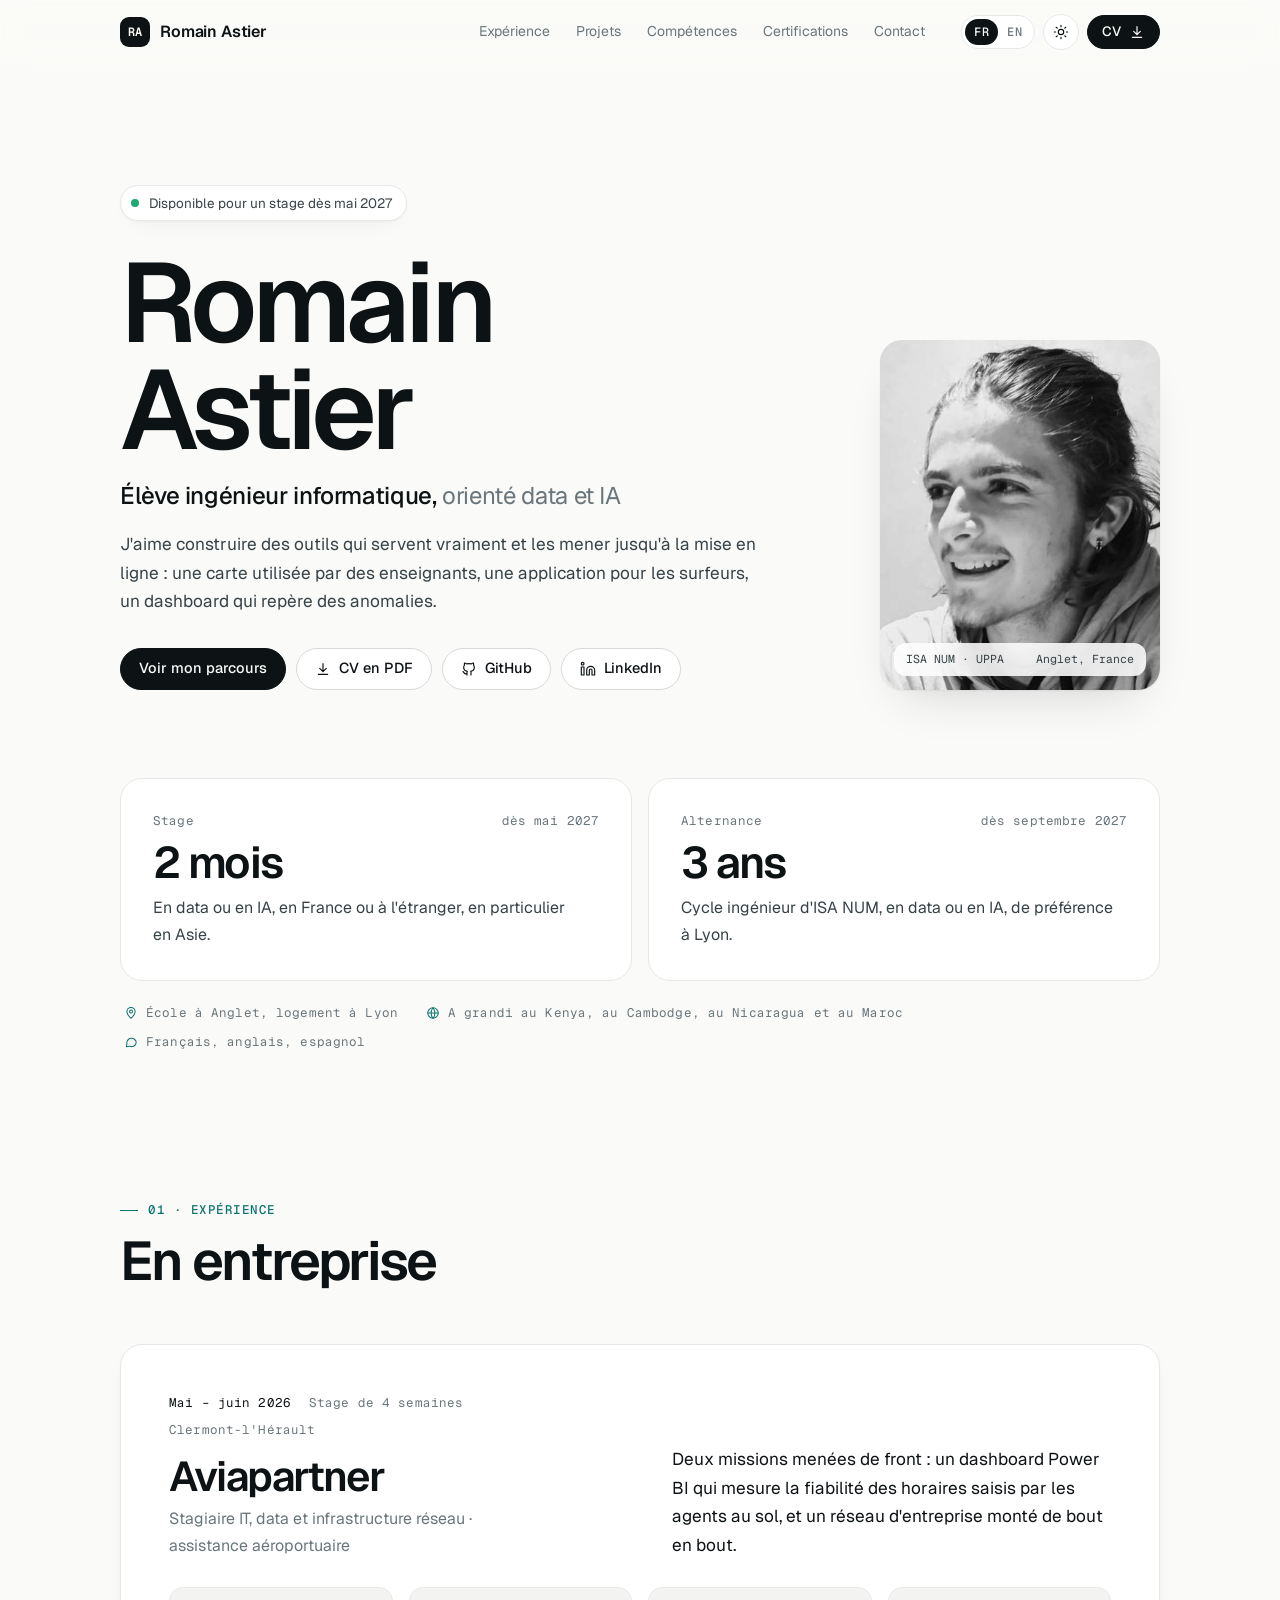
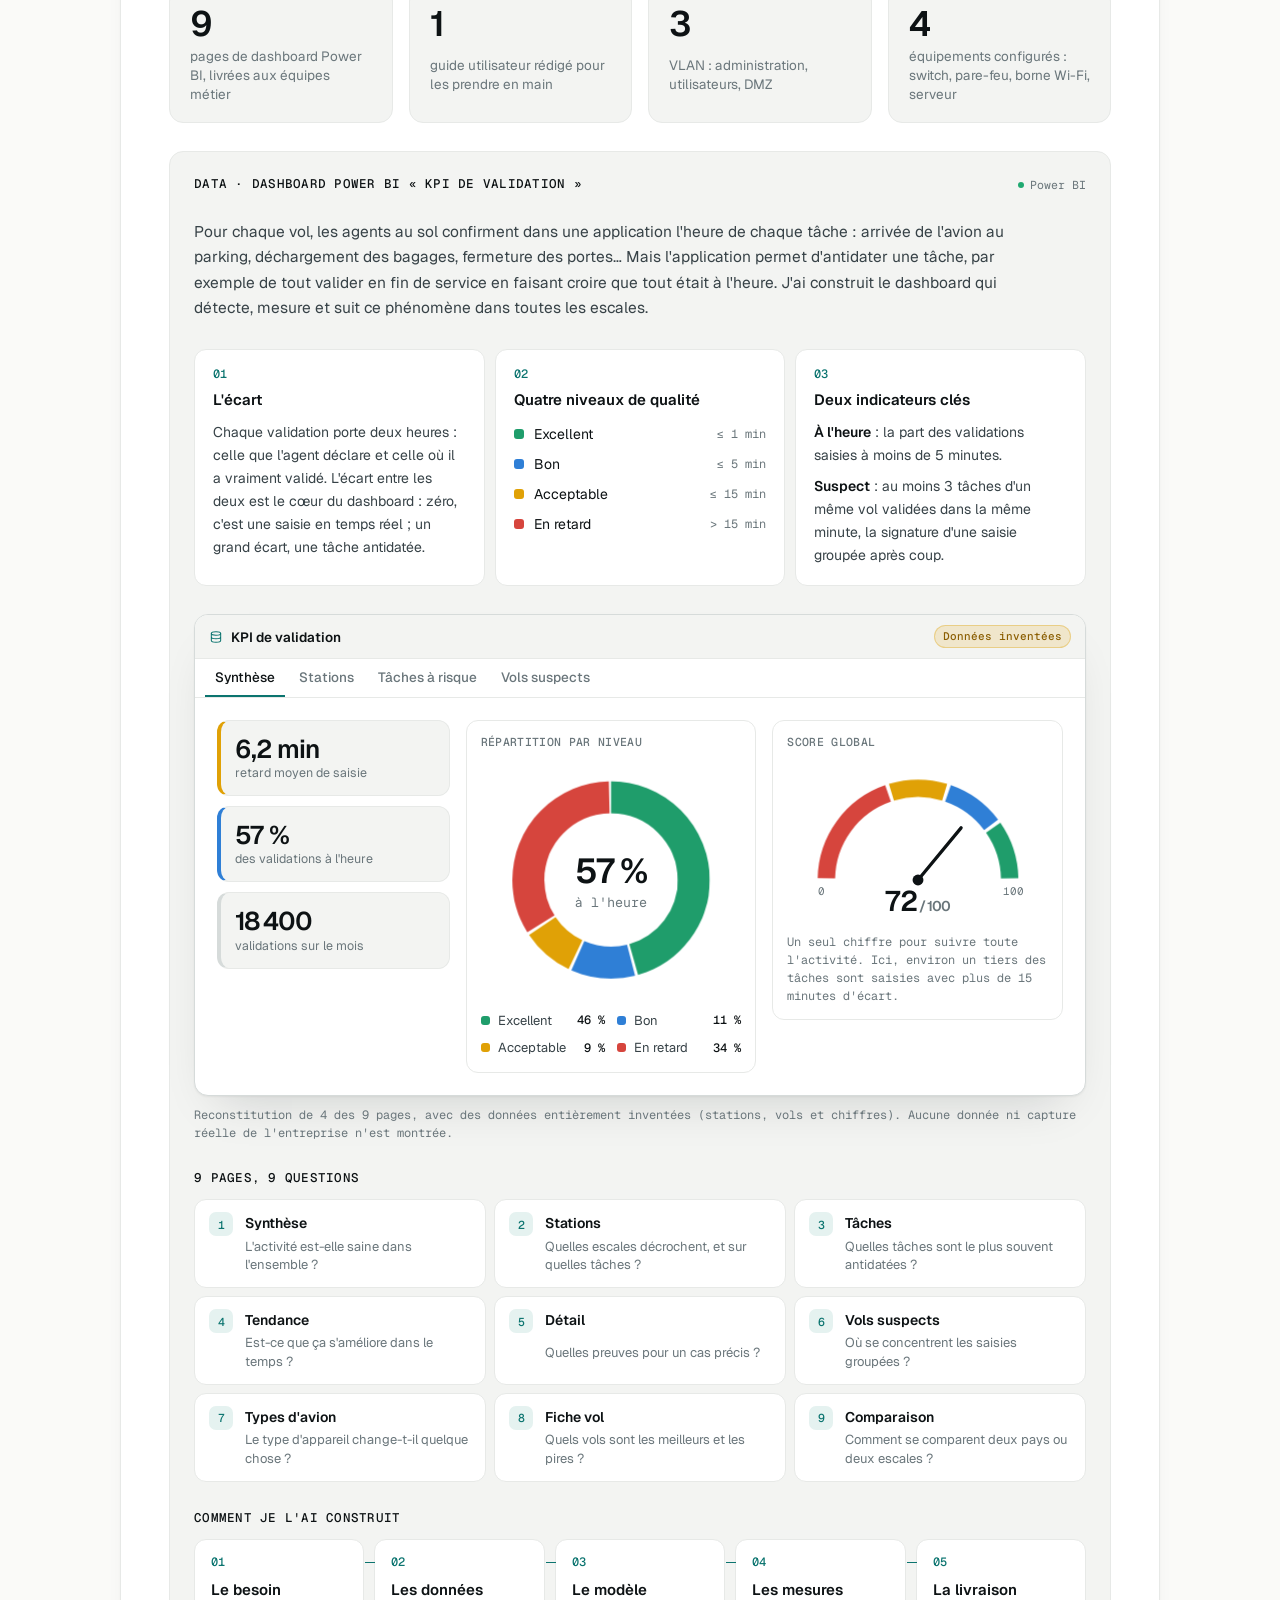
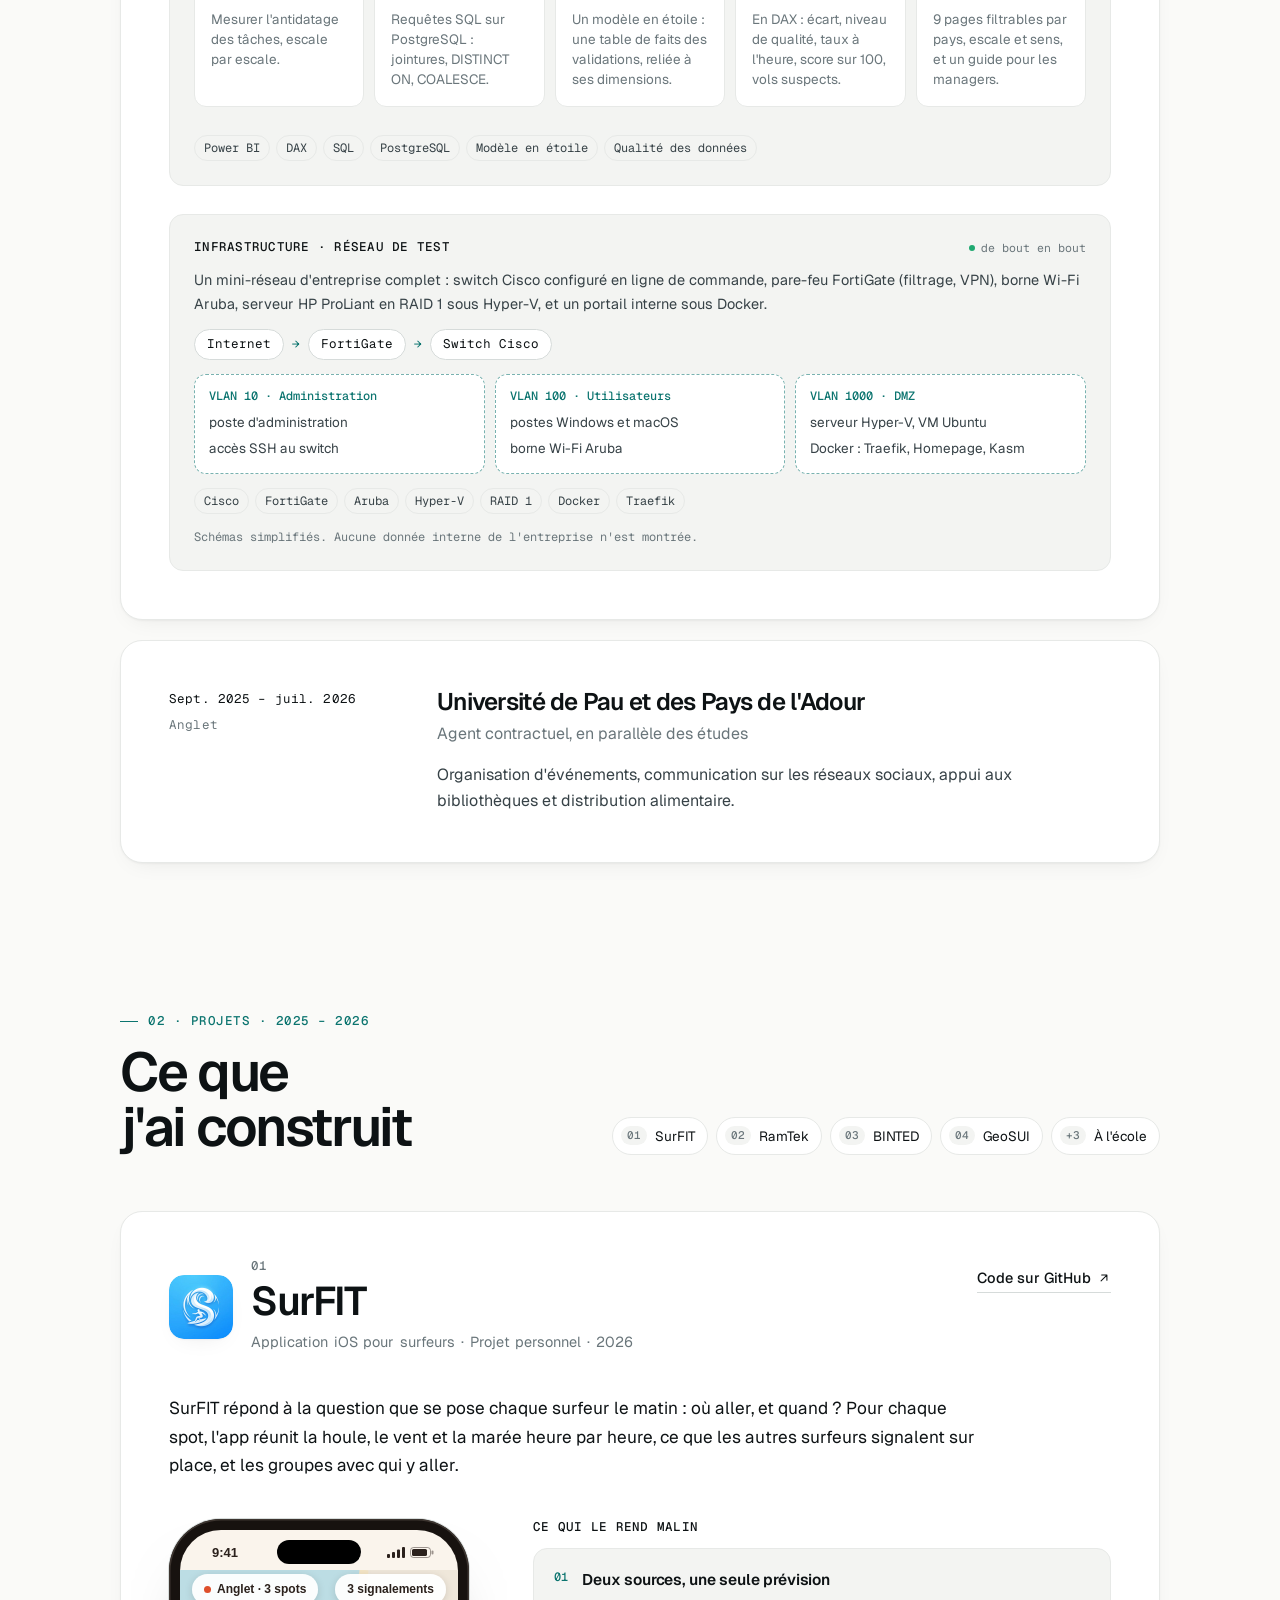
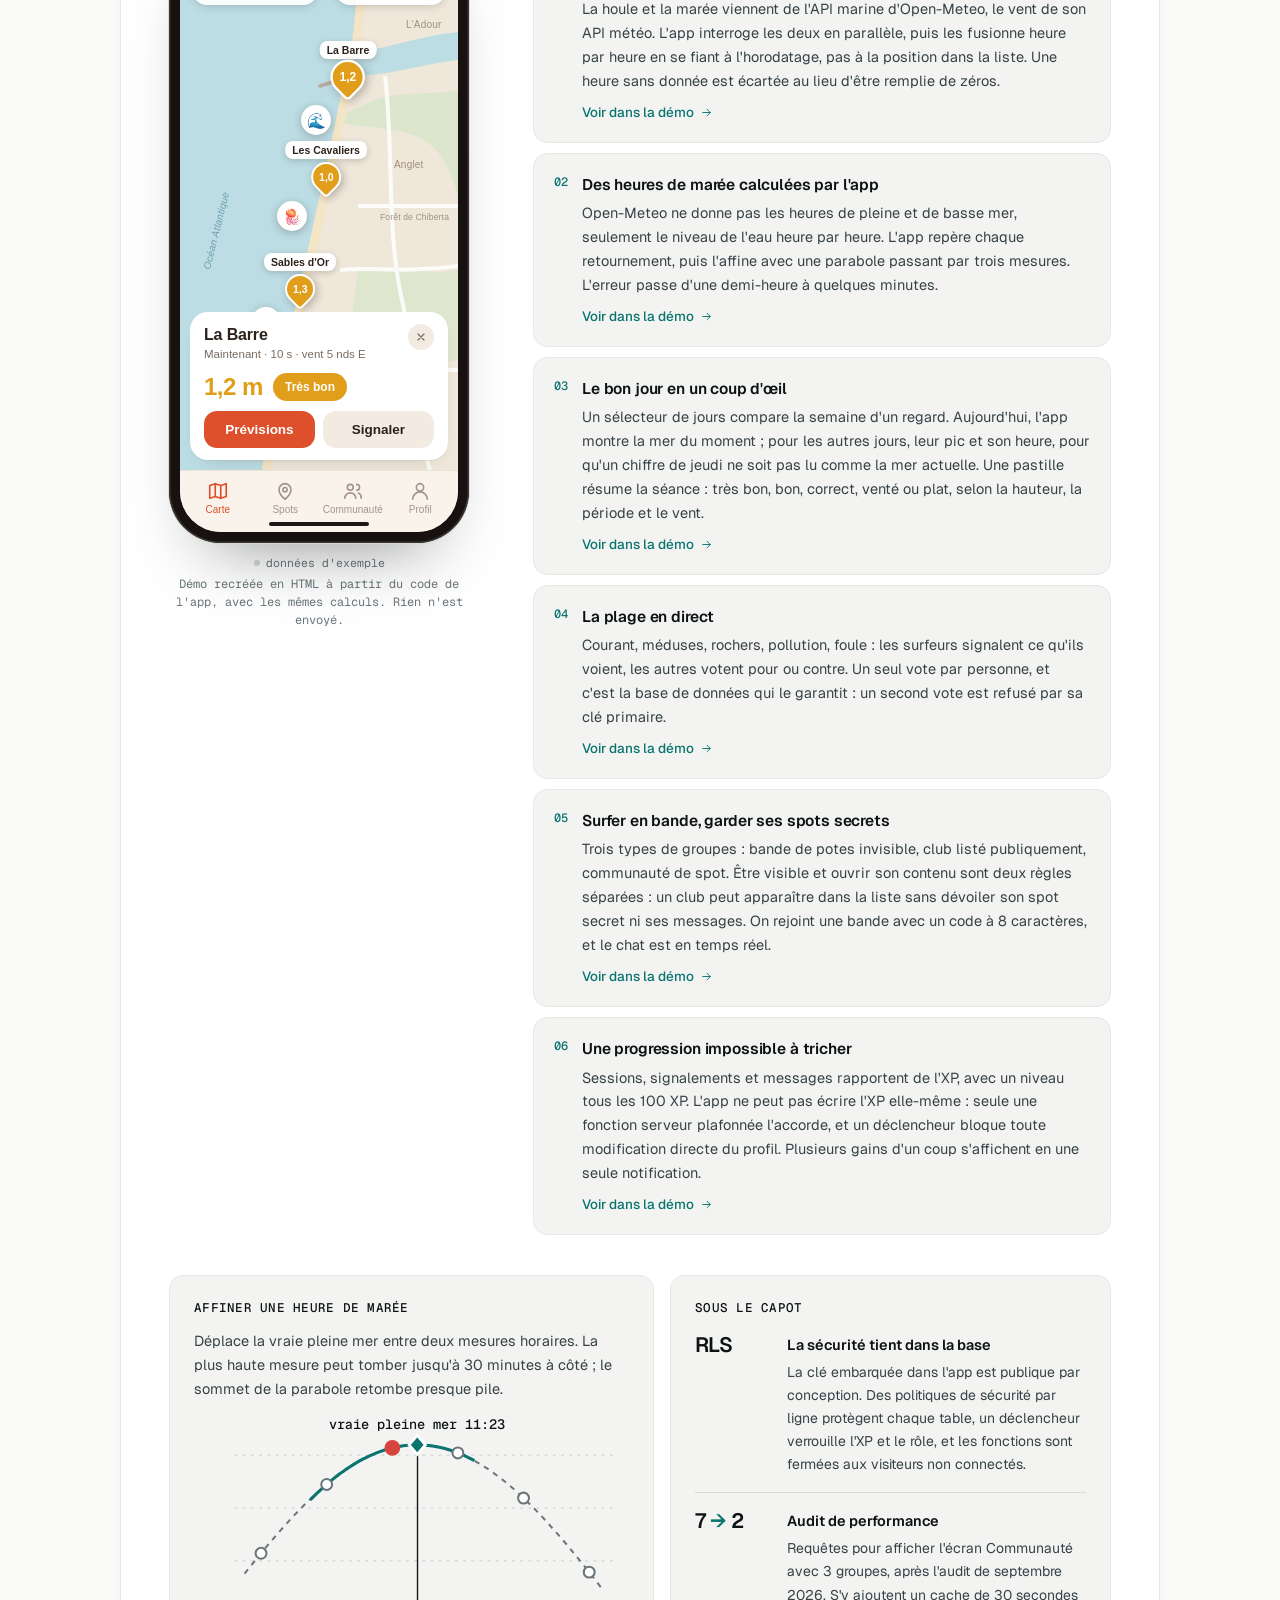
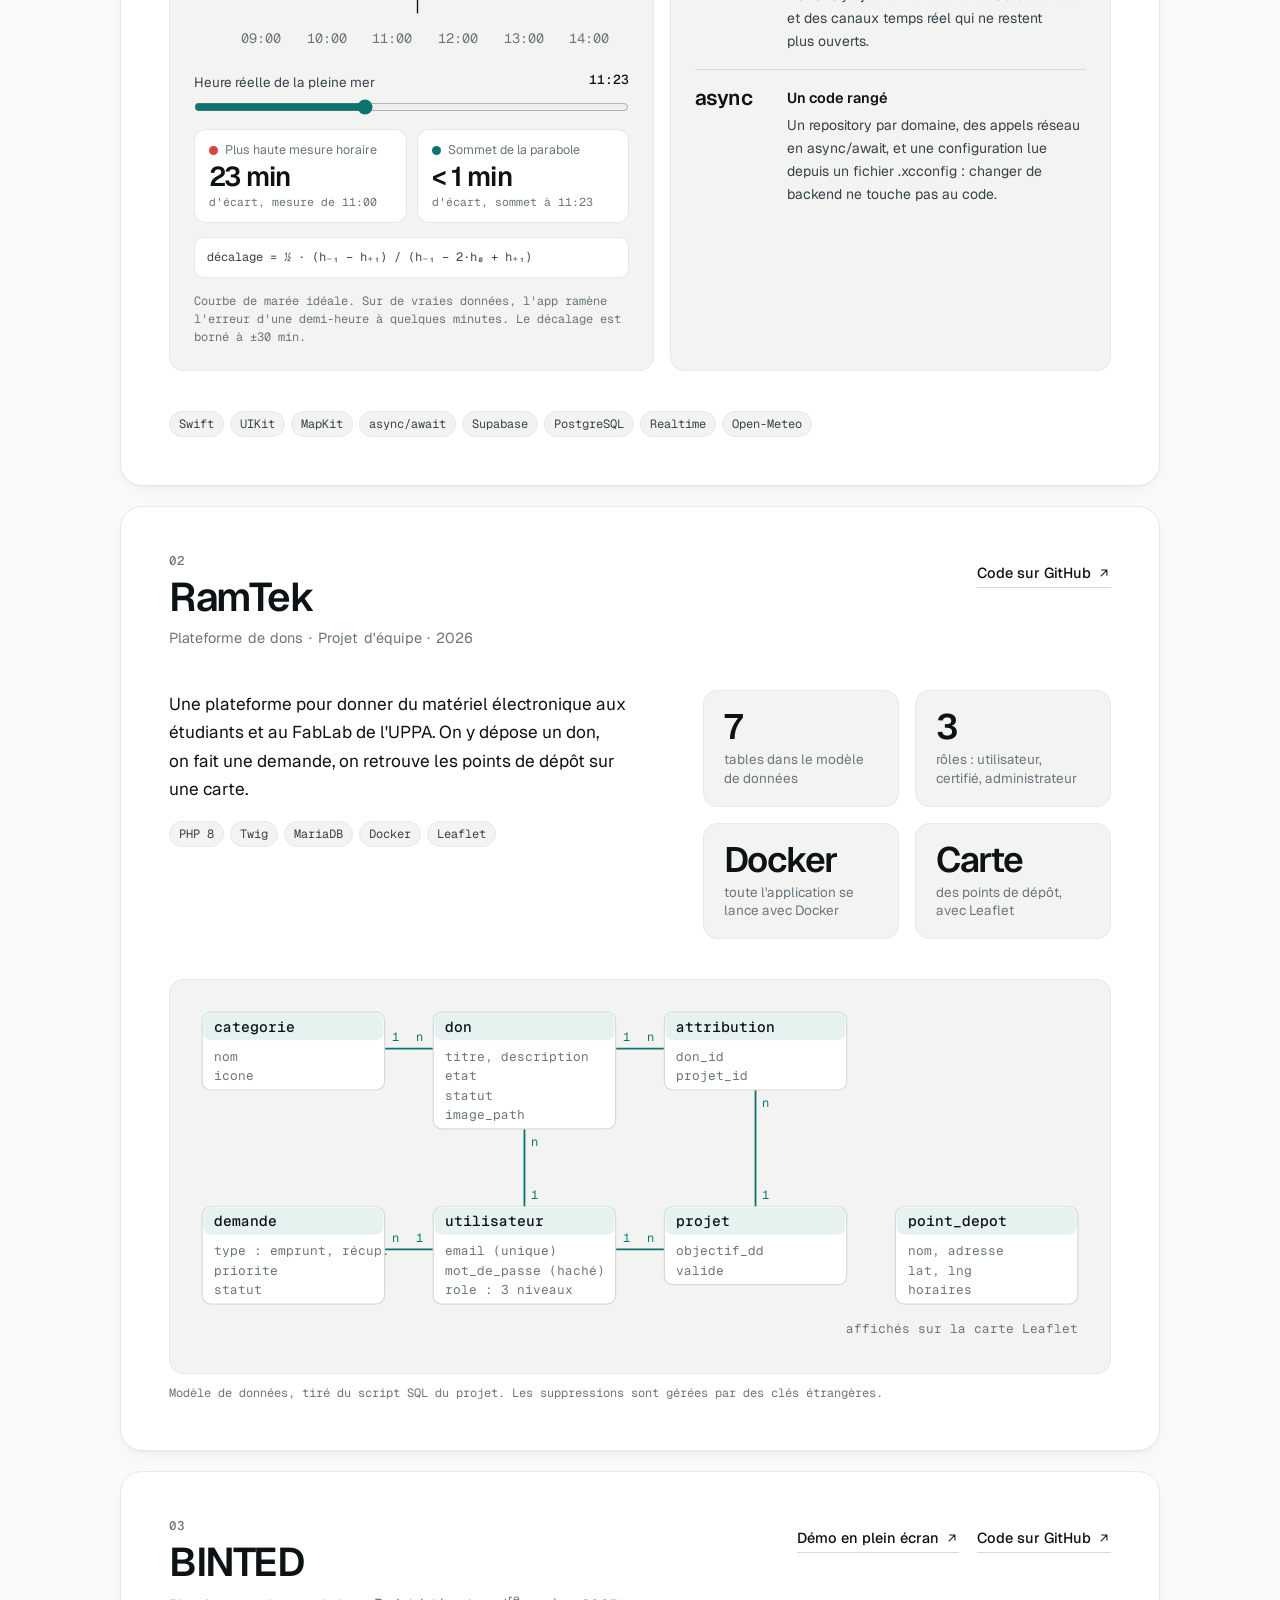
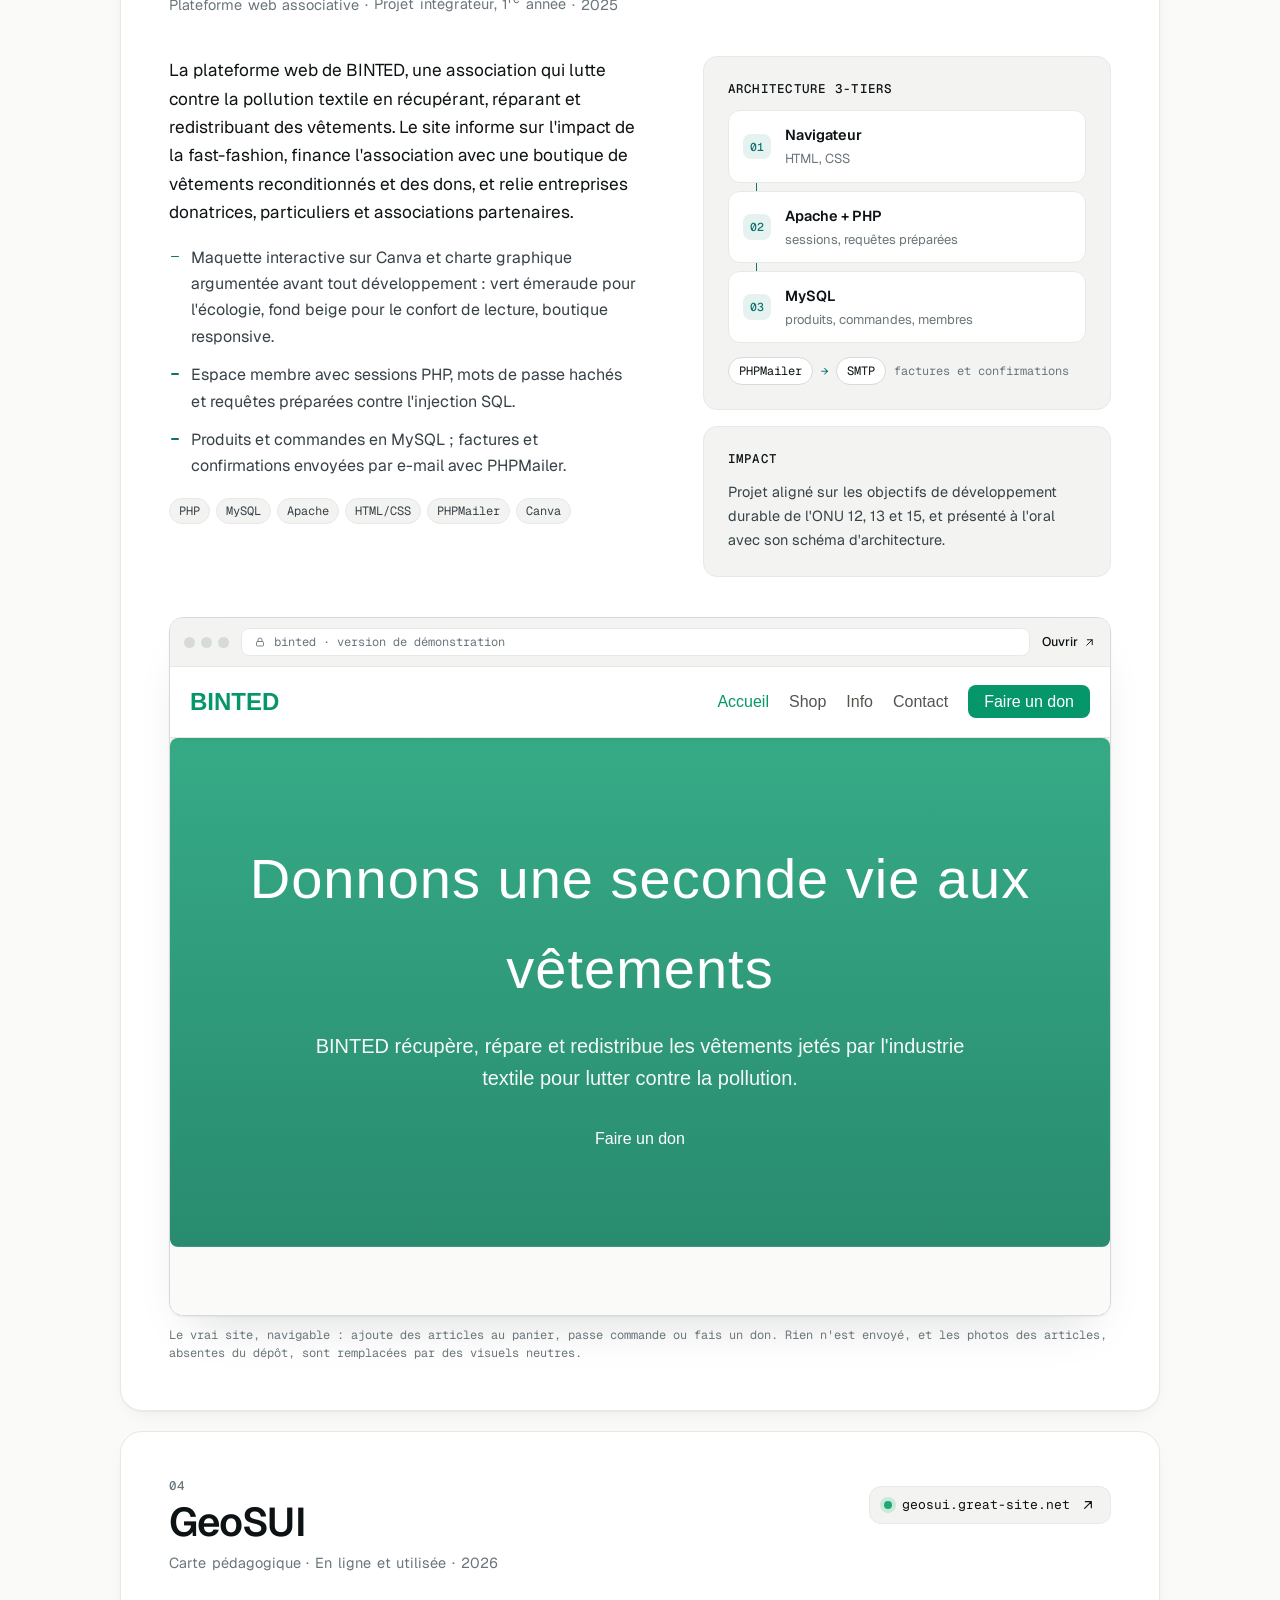
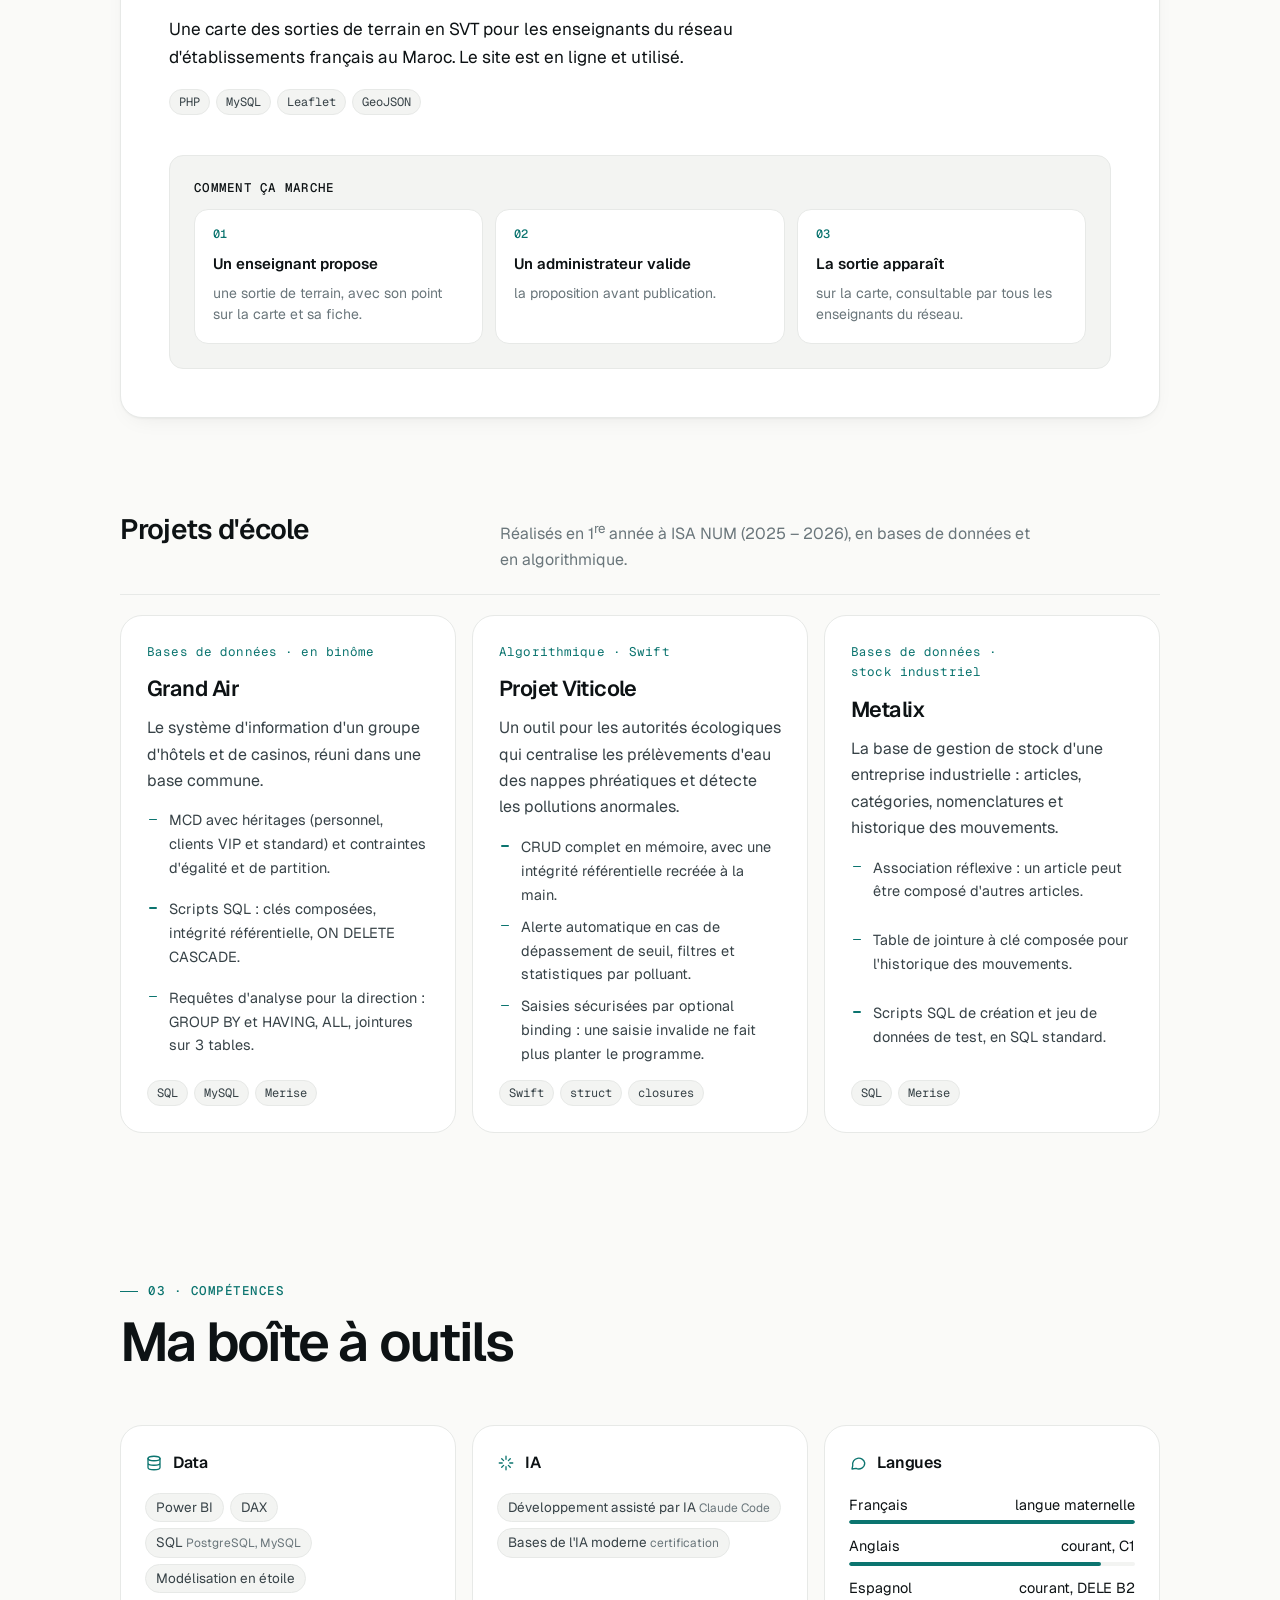
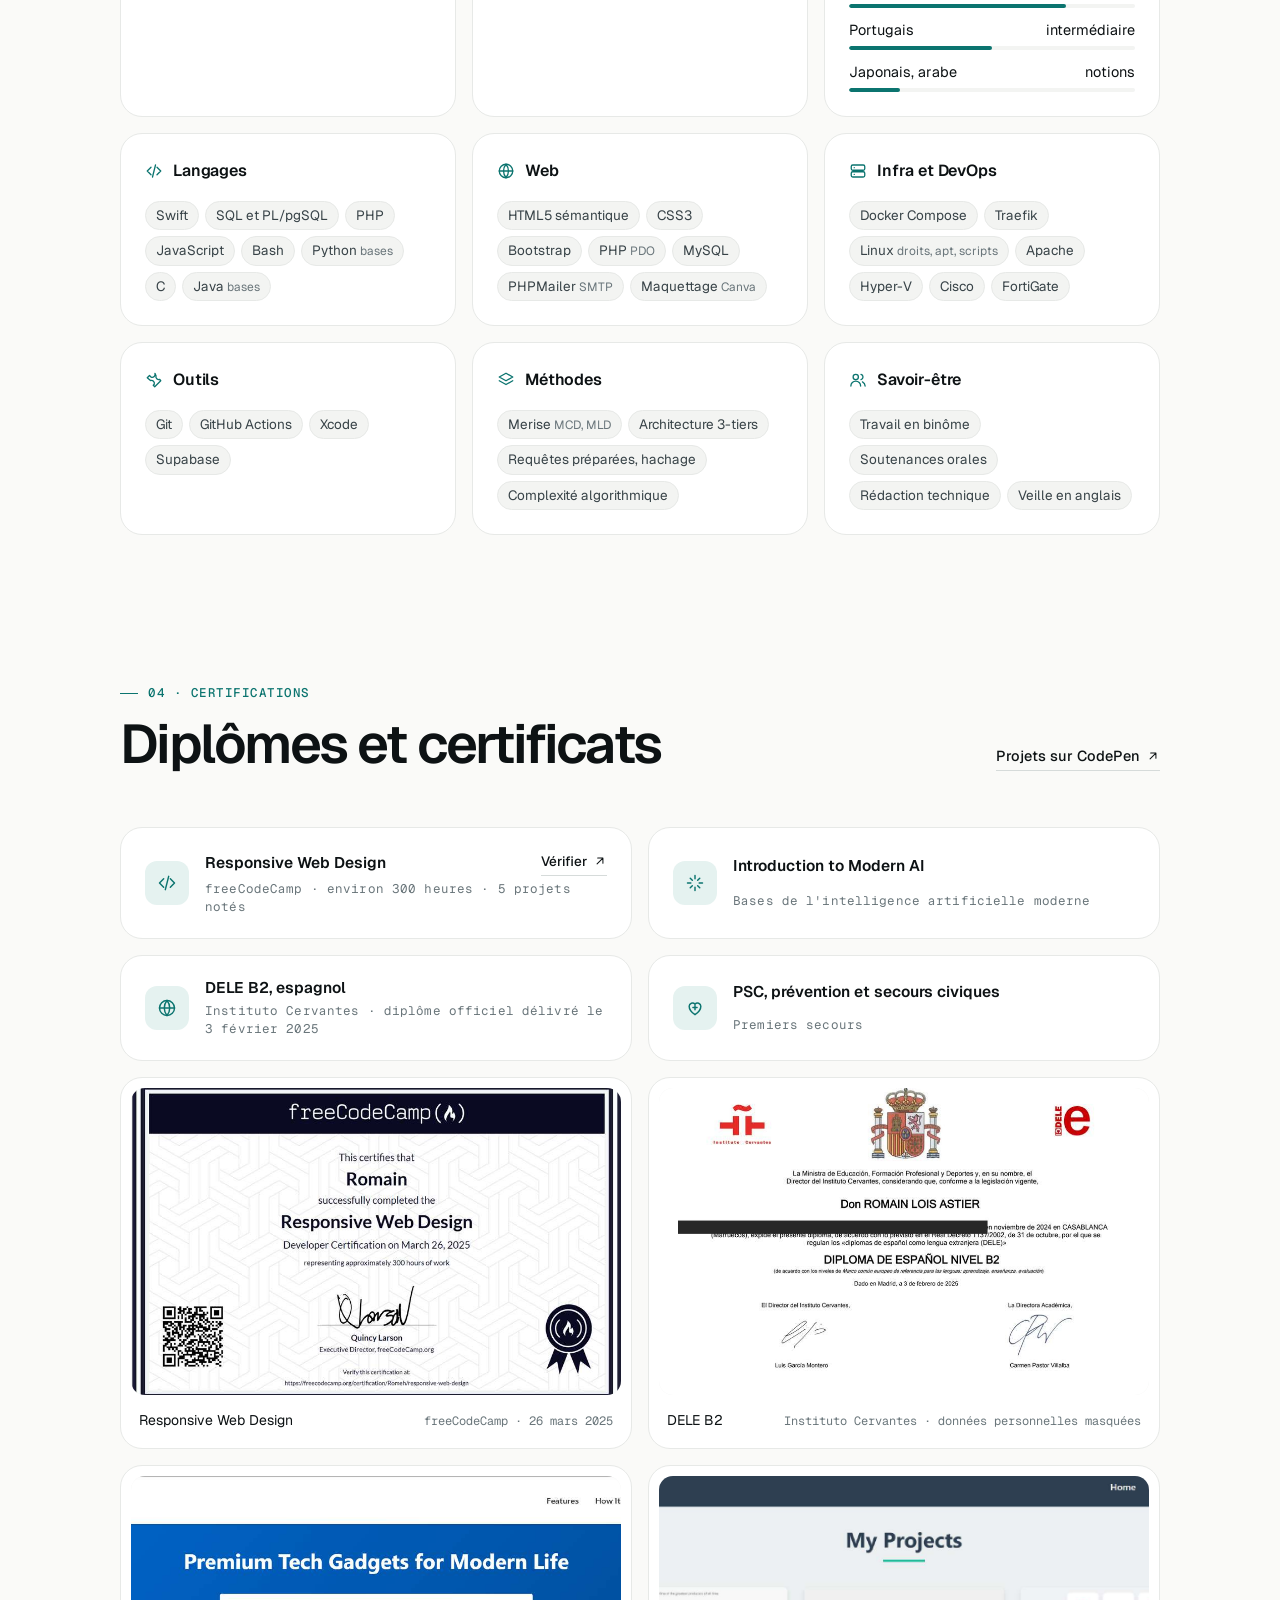
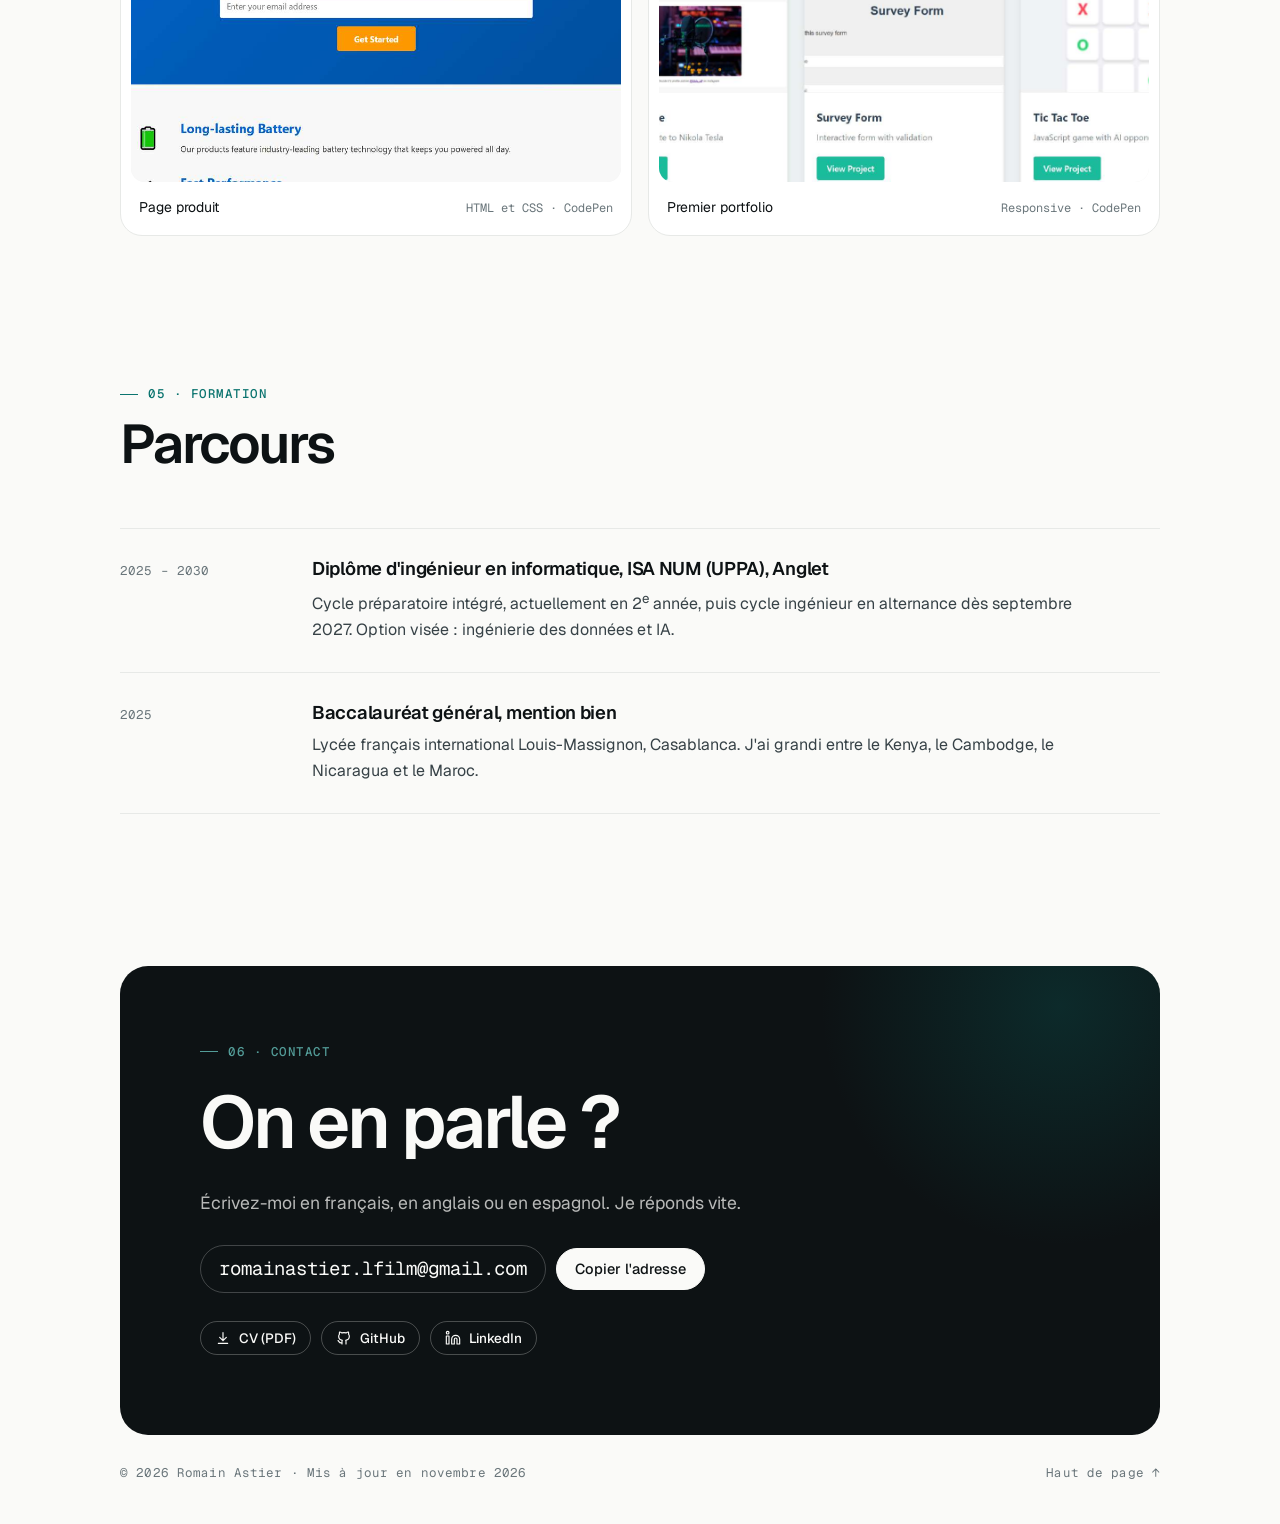
==== index.html @ 0659355c "Portfolio de Romain Astier (FR et EN)" ====
<!DOCTYPE html>
<html lang="fr" class="no-js">
<head>
<meta charset="utf-8">
<meta name="viewport" content="width=device-width, initial-scale=1, viewport-fit=cover">
<title>Romain Astier · Portfolio</title>
<meta name="description" content="Portfolio de Romain Astier, élève ingénieur informatique orienté data et IA. Recherche un stage de 2 mois dès mai 2027 (France ou étranger) et une alternance dès septembre 2027.">
<meta property="og:title" content="Romain Astier · Portfolio">
<meta property="og:description" content="Élève ingénieur informatique · data et IA">
<meta name="theme-color" content="#fafaf8" media="(prefers-color-scheme: light)">
<meta name="theme-color" content="#0b0e0f" media="(prefers-color-scheme: dark)">
<link rel="alternate" hreflang="fr" href="index.html">
<link rel="alternate" hreflang="en" href="en.html">
<link rel="preconnect" href="https://fonts.googleapis.com">
<link rel="preconnect" href="https://fonts.gstatic.com" crossorigin>
<link rel="stylesheet" href="https://fonts.googleapis.com/css2?family=Geist:wght@400;500;600;700&family=Geist+Mono:wght@400;500&display=swap">
<script>
  document.documentElement.classList.remove('no-js');
  document.documentElement.classList.add('js');
  try { var t = localStorage.getItem('ra-theme'); if (t) document.documentElement.setAttribute('data-theme', t); } catch (e) {}
</script>
<style>
  /* ---------- Jetons ---------- */
  :root {
    --bg: #fafaf8;
    --surface: #ffffff;
    --surface-2: #f3f4f2;
    --ink: #0d1214;
    --ink-2: #374247;
    --muted: #6a767b;
    --line: #e7e9e7;
    --line-2: #d6dbda;
    --accent: #0b746f;
    --accent-ink: #ffffff;
    --accent-soft: #e5f2f0;
    --shadow: 0 1px 2px rgba(13, 18, 20, .04), 0 8px 24px -12px rgba(13, 18, 20, .10);
    --shadow-lg: 0 1px 2px rgba(13, 18, 20, .05), 0 24px 48px -24px rgba(13, 18, 20, .18);
    --sans: "Geist", ui-sans-serif, system-ui, -apple-system, "Segoe UI", Roboto, Arial, sans-serif;
    --mono: "Geist Mono", ui-monospace, "SF Mono", Menlo, Consolas, monospace;
    --r-sm: 8px;
    --r: 14px;
    --r-lg: 22px;
    --max: 1120px;
    --gutter: clamp(20px, 5vw, 40px);
    --ease: cubic-bezier(.2, .7, .2, 1);
    color-scheme: light;
  }
  :root[data-theme="dark"] {
    --bg: #0b0e0f; --surface: #121718; --surface-2: #171d1f; --ink: #eef2f2; --ink-2: #c3cccd; --muted: #8b989b;
    --line: #20282a; --line-2: #2c3537; --accent: #4fc9bf; --accent-ink: #062321; --accent-soft: #12302e;
    --shadow: 0 1px 2px rgba(0, 0, 0, .3), 0 8px 24px -12px rgba(0, 0, 0, .5);
    --shadow-lg: 0 1px 2px rgba(0, 0, 0, .3), 0 24px 48px -24px rgba(0, 0, 0, .6);
    color-scheme: dark;
  }
  @media (prefers-color-scheme: dark) {
    :root:not([data-theme="light"]) {
      --bg: #0b0e0f; --surface: #121718; --surface-2: #171d1f; --ink: #eef2f2; --ink-2: #c3cccd; --muted: #8b989b;
      --line: #20282a; --line-2: #2c3537; --accent: #4fc9bf; --accent-ink: #062321; --accent-soft: #12302e;
      --shadow: 0 1px 2px rgba(0, 0, 0, .3), 0 8px 24px -12px rgba(0, 0, 0, .5);
      --shadow-lg: 0 1px 2px rgba(0, 0, 0, .3), 0 24px 48px -24px rgba(0, 0, 0, .6);
      color-scheme: dark;
    }
  }

  /* ---------- Base ---------- */
  *, *::before, *::after { box-sizing: border-box; }
  html { scroll-behavior: smooth; scroll-padding-top: 88px; -webkit-text-size-adjust: 100%; }
  @media (prefers-reduced-motion: reduce) { html { scroll-behavior: auto; } }
  body {
    margin: 0; background: var(--bg); color: var(--ink-2);
    font-family: var(--sans); font-size: 16px; line-height: 1.65;
    -webkit-font-smoothing: antialiased; -moz-osx-font-smoothing: grayscale;
    text-rendering: optimizeLegibility; font-feature-settings: "ss01", "cv11";
    padding-left: env(safe-area-inset-left); padding-right: env(safe-area-inset-right);
  }
  img, svg { display: block; max-width: 100%; }
  a { color: inherit; text-decoration: none; }
  p a, .inline-link { color: var(--accent); text-decoration: underline; text-decoration-thickness: 1px; text-underline-offset: 3px; }
  :focus-visible { outline: 2px solid var(--accent); outline-offset: 3px; border-radius: 6px; }
  h1, h2, h3, h4 { margin: 0; color: var(--ink); font-weight: 600; text-wrap: balance; }
  p { margin: 0; text-wrap: pretty; }
  ul, ol { margin: 0; padding: 0; }
  figure { margin: 0; }
  ::selection { background: var(--accent); color: var(--accent-ink); }
  .wrap { max-width: var(--max); margin-inline: auto; padding-inline: var(--gutter); }
  .mono { font-family: var(--mono); font-size: 12.5px; letter-spacing: .01em; }
  .muted { color: var(--muted); }
  .sr-only { position: absolute; width: 1px; height: 1px; margin: -1px; padding: 0; border: 0; overflow: hidden; clip: rect(0 0 0 0); white-space: nowrap; }
  .skip { position: absolute; left: 12px; top: -48px; z-index: 100; background: var(--ink); color: var(--bg); padding: 8px 14px; border-radius: 8px; font-size: 14px; }
  .skip:focus { top: 12px; }
  .ico { width: 16px; height: 16px; flex: none; fill: none; stroke: currentColor; stroke-width: 1.75; stroke-linecap: round; stroke-linejoin: round; }

  /* ---------- Boutons et liens ---------- */
  .btn {
    display: inline-flex; align-items: center; justify-content: center; gap: 8px;
    height: 42px; padding: 0 18px; border-radius: 999px; border: 1px solid var(--line-2);
    background: var(--surface); color: var(--ink); font: 500 14.5px/1 var(--sans); cursor: pointer; white-space: nowrap;
    transition: border-color .2s, background-color .2s, color .2s, transform .2s var(--ease), box-shadow .2s;
  }
  .btn:hover { border-color: var(--ink); }
  .btn:active { transform: translateY(1px); }
  .btn.primary { background: var(--ink); border-color: var(--ink); color: var(--bg); }
  .btn.primary:hover { background: var(--accent); border-color: var(--accent); color: var(--accent-ink); }
  .btn.sm { height: 34px; padding: 0 14px; font-size: 13.5px; }
  .arrow-link { display: inline-flex; align-items: center; gap: 6px; font-weight: 500; font-size: 14.5px; color: var(--ink); border-bottom: 1px solid var(--line-2); padding-bottom: 2px; transition: color .2s, border-color .2s; }
  .arrow-link:hover { color: var(--accent); border-color: var(--accent); }
  .arrow-link .ico { width: 14px; height: 14px; transition: transform .2s var(--ease); }
  .arrow-link:hover .ico { transform: translate(2px, -2px); }

  /* ---------- En-tête ---------- */
  .site-head { position: sticky; top: 0; z-index: 50; padding-top: env(safe-area-inset-top); background: color-mix(in srgb, var(--bg) 82%, transparent); -webkit-backdrop-filter: saturate(1.4) blur(14px); backdrop-filter: saturate(1.4) blur(14px); border-bottom: 1px solid transparent; transition: border-color .25s; }
  .site-head.scrolled { border-bottom-color: var(--line); }
  .head-in { height: 64px; display: flex; align-items: center; gap: 24px; }
  .brand { display: inline-flex; align-items: center; gap: 10px; font-weight: 600; color: var(--ink); letter-spacing: -.01em; margin-right: auto; }
  .brand-mark { width: 30px; height: 30px; border-radius: 9px; background: var(--ink); color: var(--bg); display: grid; place-items: center; font: 600 12px/1 var(--mono); letter-spacing: .02em; }
  .nav { display: flex; gap: 2px; }
  .nav a { padding: 7px 12px; border-radius: 999px; font-size: 14px; color: var(--muted); transition: color .2s, background-color .2s; }
  .nav a:hover { color: var(--ink); }
  .nav a.active { color: var(--ink); background: var(--surface-2); }
  .head-tools { display: flex; align-items: center; gap: 8px; }
  .lang { display: inline-flex; padding: 3px; border: 1px solid var(--line); border-radius: 999px; background: var(--surface); }
  .lang a { font: 500 12px/1 var(--mono); padding: 7px 9px; border-radius: 999px; color: var(--muted); letter-spacing: .04em; }
  .lang a[aria-current] { background: var(--ink); color: var(--bg); }
  .lang a:not([aria-current]):hover { color: var(--ink); }
  .icon-btn { width: 36px; height: 36px; display: grid; place-items: center; border-radius: 999px; border: 1px solid var(--line); background: var(--surface); color: var(--ink); cursor: pointer; padding: 0; transition: border-color .2s; }
  .icon-btn:hover { border-color: var(--line-2); }
  .theme-btn .moon { display: none; }
  :root[data-theme="dark"] .theme-btn .sun { display: none; }
  :root[data-theme="dark"] .theme-btn .moon { display: block; }
  @media (prefers-color-scheme: dark) {
    :root:not([data-theme="light"]) .theme-btn .sun { display: none; }
    :root:not([data-theme="light"]) .theme-btn .moon { display: block; }
  }
  .menu-btn { display: none; }
  .mobile-nav { display: none; }
  @media (max-width: 880px) {
    .nav, .head-cv { display: none; }
    .menu-btn { display: grid; }
    .mobile-nav { display: block; overflow: hidden; max-height: 0; transition: max-height .35s var(--ease); border-top: 1px solid transparent; }
    .mobile-nav.open { max-height: 420px; border-top-color: var(--line); }
    .mobile-nav ul { list-style: none; padding: 8px var(--gutter) 18px; display: grid; }
    .mobile-nav li a { display: flex; justify-content: space-between; padding: 13px 0; font-size: 17px; font-weight: 500; color: var(--ink); border-bottom: 1px solid var(--line); }
    .mobile-nav li:last-child a { border-bottom: 0; }
  }

  /* ---------- Hero ---------- */
  .hero { padding-block: clamp(56px, 10vw, 120px) clamp(48px, 7vw, 88px); display: grid; grid-template-columns: minmax(0, 1fr) auto; gap: clamp(32px, 6vw, 80px); align-items: end; }
  .status { display: inline-flex; align-items: center; gap: 10px; padding: 6px 14px 6px 10px; border: 1px solid var(--line); border-radius: 999px; background: var(--surface); font-size: 13.5px; color: var(--ink-2); box-shadow: var(--shadow); }
  .pulse { position: relative; width: 8px; height: 8px; border-radius: 50%; background: #1fa971; }
  .pulse::after { content: ""; position: absolute; inset: -4px; border-radius: 50%; border: 2px solid #1fa971; opacity: 0; }
  @media (prefers-reduced-motion: no-preference) { .pulse::after { animation: ping 2.4s var(--ease) infinite; } }
  @keyframes ping { 0% { transform: scale(.6); opacity: .7; } 80%, 100% { transform: scale(1.6); opacity: 0; } }
  .hero h1 { margin-top: 28px; font-size: clamp(3.1rem, 9.5vw, 7rem); line-height: .95; letter-spacing: -.045em; font-weight: 600; }
  .hero .role { margin-top: 18px; font-size: clamp(1.15rem, 2.2vw, 1.5rem); line-height: 1.35; letter-spacing: -.015em; color: var(--ink); font-weight: 500; }
  .hero .role span { color: var(--muted); font-weight: 400; }
  .hero .lead { margin-top: 18px; max-width: 58ch; font-size: 1.075rem; }
  .hero .actions { margin-top: 32px; display: flex; flex-wrap: wrap; gap: 10px; }
  .portrait { position: relative; width: clamp(200px, 24vw, 280px); }
  .portrait img { width: 100%; height: auto; aspect-ratio: 4 / 5; object-fit: cover; border-radius: var(--r-lg); box-shadow: var(--shadow-lg); background: var(--surface-2); }
  .portrait figcaption { position: absolute; left: 14px; right: 14px; bottom: 14px; display: flex; align-items: center; justify-content: space-between; gap: 8px; padding: 9px 12px; border-radius: 12px; background: color-mix(in srgb, var(--surface) 86%, transparent); -webkit-backdrop-filter: blur(10px); backdrop-filter: blur(10px); font: 400 11.5px/1.3 var(--mono); color: var(--ink-2); }
  @media (max-width: 760px) {
    .hero { grid-template-columns: 1fr; align-items: start; padding-top: 36px; }
    .portrait { order: -1; width: 96px; }
    .portrait img { aspect-ratio: 1; border-radius: 24px; }
    .portrait figcaption { display: none; }
    .hero h1 { margin-top: 20px; }
  }

  /* ---------- Ce que je recherche ---------- */
  .seek { display: grid; grid-template-columns: repeat(2, minmax(0, 1fr)); gap: 16px; }
  .seek-card { background: var(--surface); border: 1px solid var(--line); border-radius: var(--r-lg); padding: clamp(22px, 3vw, 32px); display: grid; gap: 10px; align-content: start; }
  .seek-card .k { display: flex; justify-content: space-between; gap: 12px; color: var(--muted); }
  .seek-card strong { font-size: clamp(2rem, 4vw, 2.75rem); line-height: 1; letter-spacing: -.035em; font-weight: 600; color: var(--ink); }
  .seek-card p { color: var(--ink-2); }
  .facts { grid-column: 1 / -1; display: flex; flex-wrap: wrap; gap: 8px 28px; padding: 6px 4px 0; color: var(--muted); }
  .facts span { display: inline-flex; align-items: center; gap: 8px; }
  .facts .ico { width: 14px; height: 14px; color: var(--accent); }
  @media (max-width: 640px) { .seek { grid-template-columns: 1fr; } }

  /* ---------- Sections ---------- */
  .section { padding-top: clamp(96px, 13vw, 152px); }
  .sec-head { display: grid; grid-template-columns: minmax(0, 1fr) auto; align-items: end; gap: 16px 32px; margin-bottom: clamp(32px, 5vw, 56px); }
  .eyebrow { display: flex; align-items: center; gap: 10px; font: 500 12.5px/1 var(--mono); color: var(--accent); letter-spacing: .04em; text-transform: uppercase; margin-bottom: 16px; }
  .eyebrow::before { content: ""; width: 18px; height: 1px; background: currentColor; }
  .sec-head h2 { font-size: clamp(2.1rem, 5vw, 3.4rem); line-height: 1.02; letter-spacing: -.04em; }
  .sec-head p { max-width: 46ch; }
  @media (max-width: 760px) { .sec-head { grid-template-columns: 1fr; } }

  /* Index des projets */
  .jump { display: flex; flex-wrap: wrap; gap: 8px; }
  .jump a { display: inline-flex; align-items: center; gap: 8px; padding: 7px 12px 7px 8px; border: 1px solid var(--line); border-radius: 999px; background: var(--surface); font-size: 13.5px; color: var(--ink); transition: border-color .2s; }
  .jump a:hover { border-color: var(--line-2); }
  .jump b { font: 500 11px/1 var(--mono); color: var(--muted); background: var(--surface-2); border-radius: 999px; padding: 4px 6px; }

  /* ---------- Cartes projet ---------- */
  .projects, .proj, .jobs, .job-main, .panel, .certs, .gallery { grid-template-columns: minmax(0, 1fr); }
  .proj > *, .panel > *, .job-main > * { min-width: 0; }
  .projects { display: grid; gap: 20px; }
  .proj { background: var(--surface); border: 1px solid var(--line); border-radius: var(--r-lg); padding: clamp(22px, 4vw, 48px); display: grid; gap: clamp(28px, 4vw, 40px); box-shadow: var(--shadow); }
  .proj-head { display: grid; grid-template-columns: minmax(0, 1fr) auto; gap: 16px 24px; align-items: start; }
  .proj-title { display: flex; align-items: center; gap: 18px; }
  .proj-num { font: 500 12.5px/1 var(--mono); color: var(--muted); }
  .proj h3 { font-size: clamp(1.75rem, 3.6vw, 2.5rem); line-height: 1.05; letter-spacing: -.035em; margin-top: 8px; }
  .proj-sub { margin-top: 8px; color: var(--muted); font-size: 14.5px; word-spacing: .12em; }
  .proj-links { display: flex; gap: 18px; flex-wrap: wrap; padding-top: 6px; }
  .app-icon { width: 64px; height: 64px; border-radius: 15px; flex: none; box-shadow: var(--shadow); }
  @media (max-width: 640px) { .proj-head { grid-template-columns: 1fr; } .proj-links { padding-top: 0; } .app-icon { width: 52px; height: 52px; border-radius: 12px; } }
  .proj-body { display: grid; grid-template-columns: minmax(0, 1.15fr) minmax(0, 1fr); gap: clamp(28px, 5vw, 64px); }
  .proj-body.single { grid-template-columns: minmax(0, 1fr); }
  @media (max-width: 860px) { .proj-body { grid-template-columns: 1fr; } }
  .prose { display: grid; gap: 18px; align-content: start; min-width: 0; }
  .prose > p:first-child { font-size: 1.075rem; color: var(--ink); }
  .points { list-style: none; display: grid; gap: 12px; }
  .points li { position: relative; padding-left: 22px; }
  .points li::before { content: ""; position: absolute; left: 2px; top: .7em; width: 8px; height: 1.5px; background: var(--accent); border-radius: 2px; }
  .tags { display: flex; flex-wrap: wrap; gap: 6px; }
  .tags span { font: 400 12px/1 var(--mono); padding: 6px 9px; border-radius: 999px; background: var(--surface-2); color: var(--ink-2); border: 1px solid var(--line); }
  .panel { background: var(--surface-2); border: 1px solid var(--line); border-radius: var(--r); padding: clamp(18px, 2.5vw, 24px); display: grid; gap: 14px; align-content: start; min-width: 0; }
  .panel h4 { font: 500 12.5px/1.2 var(--mono); color: var(--ink); letter-spacing: .02em; text-transform: uppercase; }
  .panel { font-size: 14.5px; }
  .note { font: 400 12px/1.5 var(--mono); color: var(--muted); }
  .grid-2 { display: grid; grid-template-columns: repeat(2, minmax(0, 1fr)); gap: 16px; }
  @media (max-width: 860px) { .grid-2 { grid-template-columns: 1fr; } }
  .side { display: grid; gap: 16px; align-content: start; min-width: 0; }

  /* En-tête de panneau et indicateur « en direct » */
  .chart-head { display: flex; justify-content: space-between; align-items: baseline; gap: 12px; }
  .live-dot { display: inline-flex; align-items: center; gap: 6px; font: 400 11.5px/1 var(--mono); color: var(--muted); }
  .live-dot::before { content: ""; width: 6px; height: 6px; border-radius: 50%; background: var(--line-2); }
  .live-dot.on::before { background: #1fa971; }

  /* Chiffres clés */
  .stats { display: grid; grid-template-columns: repeat(2, minmax(0, 1fr)); gap: 16px; }
  .stat { background: var(--surface-2); border: 1px solid var(--line); border-radius: var(--r); padding: 18px 20px; display: grid; gap: 4px; }
  .stat strong { font-size: clamp(1.7rem, 3vw, 2.2rem); font-weight: 600; letter-spacing: -.035em; line-height: 1.05; color: var(--ink); }
  .stats-3 { align-content: start; }
  .stat strong em { font-style: normal; color: var(--accent); }
  .stat span { font-size: 13.5px; color: var(--muted); line-height: 1.4; }

  /* Schéma de données */
  .schema .scroll { overflow-x: auto; border: 1px solid var(--line); border-radius: var(--r); background: var(--surface-2); padding: clamp(12px, 2vw, 20px); }
  .schema svg { width: 100%; min-width: 600px; height: auto; }
  .schema .tbl rect { fill: var(--surface); stroke: var(--line-2); }
  .schema .tbl .hd { fill: var(--accent-soft); stroke: none; }
  .schema .tbl .name { fill: var(--ink); font-family: var(--mono); font-size: 12px; font-weight: 500; }
  .schema .tbl .f, .schema .cap-text { fill: var(--muted); font-family: var(--mono); font-size: 10.5px; }
  .schema .link { stroke: var(--accent); stroke-width: 1.5; fill: none; }
  .schema .card { fill: var(--accent); font-family: var(--mono); font-size: 10px; }
  figcaption.cap { margin-top: 10px; font: 400 12px/1.5 var(--mono); color: var(--muted); }

  /* Fenêtre de navigateur */
  .browser .win { border: 1px solid var(--line-2); border-radius: var(--r); overflow: hidden; background: var(--surface); box-shadow: var(--shadow-lg); }
  .browser .bar { display: flex; align-items: center; gap: 12px; padding: 10px 14px; border-bottom: 1px solid var(--line); background: var(--surface-2); }
  .browser .dots { display: flex; gap: 6px; flex: none; }
  .browser .dots i { width: 11px; height: 11px; border-radius: 50%; background: var(--line-2); display: block; }
  .browser .addr { flex: 1; min-width: 0; display: flex; align-items: center; gap: 8px; height: 28px; padding: 0 12px; border-radius: 8px; background: var(--surface); border: 1px solid var(--line); font: 400 12px/1 var(--mono); color: var(--muted); white-space: nowrap; overflow: hidden; text-overflow: ellipsis; }
  .browser .addr .ico { width: 12px; height: 12px; }
  .browser .open { flex: none; font: 500 12.5px/1 var(--sans); color: var(--ink); display: inline-flex; align-items: center; gap: 5px; }
  .browser .open:hover { color: var(--accent); }
  .browser .open .ico { width: 13px; height: 13px; }
  .browser .viewport { position: relative; height: clamp(480px, 72vh, 700px); overflow: hidden; background: #fff; }
  .browser iframe { position: absolute; inset: 0 auto auto 0; display: block; width: 100%; height: 100%; border: 0; background: #fff; transform-origin: 0 0; }
  @media (max-width: 760px) { .browser .viewport { height: 440px; } }
  @media (max-width: 560px) { .browser .dots { display: none; } .browser .viewport { height: 300px; } }

  /* Étapes GeoSUI */
  .flow { list-style: none; display: grid; grid-template-columns: repeat(3, minmax(0, 1fr)); gap: 12px; counter-reset: step; }
  .flow li { counter-increment: step; background: var(--surface); border: 1px solid var(--line); border-radius: var(--r); padding: 18px; display: grid; gap: 6px; align-content: start; }
  .flow li::before { content: "0" counter(step); font: 500 12px/1 var(--mono); color: var(--accent); margin-bottom: 6px; }
  .flow strong { color: var(--ink); font-weight: 600; font-size: 15px; }
  .flow span { font-size: 14px; color: var(--muted); line-height: 1.5; }
  @media (max-width: 640px) { .flow { grid-template-columns: 1fr; } }
  .live-link { display: inline-flex; align-items: center; gap: 10px; padding: 10px 14px; border-radius: 12px; border: 1px solid var(--line); background: var(--surface-2); font: 400 13px/1.2 var(--mono); color: var(--ink); justify-self: start; transition: border-color .2s; }
  .live-link:hover { border-color: var(--accent); }
  .live-link i { width: 8px; height: 8px; border-radius: 50%; background: #1fa971; box-shadow: 0 0 0 4px color-mix(in srgb, #1fa971 18%, transparent); }

  /* Architecture 3-tiers */
  .tiers { list-style: none; display: grid; gap: 8px; }
  .tiers li { display: flex; align-items: center; gap: 14px; background: var(--surface); border: 1px solid var(--line); border-radius: 12px; padding: 12px 14px; position: relative; }
  .tiers li + li::before { content: ""; position: absolute; left: 27px; top: -9px; width: 1.5px; height: 8px; background: var(--accent); }
  .tiers b { font: 500 11.5px/1 var(--mono); color: var(--accent); background: var(--accent-soft); border-radius: 8px; padding: 7px 7px; flex: none; }
  .tiers span { display: grid; gap: 1px; min-width: 0; }
  .tiers strong { color: var(--ink); font-weight: 600; font-size: 14.5px; }
  .tiers small { color: var(--muted); font-size: 13px; }
  .tier-side { display: flex; flex-wrap: wrap; align-items: center; gap: 8px; font: 400 12px/1 var(--mono); color: var(--ink); }
  .tier-side span { padding: 7px 10px; border: 1px solid var(--line-2); border-radius: 999px; background: var(--surface); }
  .tier-side i { font-style: normal; color: var(--accent); }
  .tier-side em { font-style: normal; color: var(--muted); }

  /* Projets d'école */
  .school { margin-top: clamp(56px, 8vw, 88px); }
  .school-head { display: flex; flex-wrap: wrap; align-items: baseline; justify-content: space-between; gap: 8px 32px; padding-bottom: 20px; margin-bottom: 20px; border-bottom: 1px solid var(--line); }
  .school-head h3 { font-size: clamp(1.4rem, 2.6vw, 1.75rem); letter-spacing: -.03em; }
  .school-head p { color: var(--muted); max-width: 60ch; }
  .minis { display: grid; grid-template-columns: repeat(3, minmax(0, 1fr)); gap: 16px; }
  @media (max-width: 960px) { .minis { grid-template-columns: 1fr; } }
  .mini { background: var(--surface); border: 1px solid var(--line); border-radius: var(--r-lg); padding: 26px; display: grid; gap: 14px; align-content: start; grid-template-rows: auto auto auto 1fr auto; transition: border-color .25s, transform .25s var(--ease), box-shadow .25s; }
  .mini:hover { border-color: var(--line-2); transform: translateY(-2px); box-shadow: var(--shadow); }
  .mini-k { color: var(--accent); }
  .mini h4 { font-size: 1.35rem; letter-spacing: -.025em; line-height: 1.15; }
  .mini > p:not(.mini-k) { color: var(--ink-2); }
  .mini .points { font-size: 14.5px; gap: 8px; }

  /* ---------- Expérience ---------- */
  .jobs { display: grid; gap: 20px; }
  .job { display: grid; grid-template-columns: 220px minmax(0, 1fr); gap: clamp(20px, 4vw, 48px); background: var(--surface); border: 1px solid var(--line); border-radius: var(--r-lg); padding: clamp(22px, 4vw, 48px); box-shadow: var(--shadow); }
  .job-meta { display: grid; gap: 6px; align-content: start; color: var(--muted); }
  .job-meta .when { color: var(--ink); }
  .job h3 { font-size: clamp(1.5rem, 3vw, 2rem); letter-spacing: -.03em; line-height: 1.1; }
  .job-role { margin-top: 6px; color: var(--muted); }
  .job-main { display: grid; gap: 28px; min-width: 0; }
  .job.compact h3 { font-size: clamp(1.25rem, 2.4vw, 1.5rem); }
  @media (max-width: 760px) { .job { grid-template-columns: 1fr; } .job-meta { grid-auto-flow: column; justify-content: start; gap: 6px 16px; flex-wrap: wrap; display: flex; } }
  .job.wide { grid-template-columns: minmax(0, 1fr); gap: clamp(20px, 3vw, 28px); }
  .job.wide .job-meta { display: flex; flex-wrap: wrap; gap: 6px 18px; margin-bottom: 14px; }
  .job.wide h3 { font-size: clamp(1.9rem, 4vw, 2.6rem); letter-spacing: -.035em; }
  .job-top { display: grid; grid-template-columns: minmax(0, 1fr) minmax(0, 1fr); gap: 16px clamp(24px, 5vw, 64px); align-items: end; }
  .job-lead { font-size: 1.075rem; color: var(--ink); }
  @media (max-width: 860px) { .job-top { grid-template-columns: 1fr; } }
  .stats-4 { grid-template-columns: repeat(4, minmax(0, 1fr)); }
  @media (max-width: 860px) { .stats-4 { grid-template-columns: repeat(2, minmax(0, 1fr)); } }
  .pipeline { list-style: none; display: grid; grid-template-columns: repeat(5, minmax(0, 1fr)); gap: 10px; counter-reset: pstep; }
  .pipeline li { counter-increment: pstep; position: relative; background: var(--surface); border: 1px solid var(--line); border-radius: 12px; padding: 16px; display: grid; gap: 6px; align-content: start; }
  .pipeline li::before { content: "0" counter(pstep); font: 500 12px/1 var(--mono); color: var(--accent); margin-bottom: 4px; }
  .pipeline li + li::after { content: ""; position: absolute; left: -10px; top: 22px; width: 10px; height: 1.5px; background: var(--accent); }
  .pipeline strong { color: var(--ink); font-weight: 600; font-size: 15px; }
  .pipeline span { font-size: 13.5px; color: var(--muted); line-height: 1.5; }
  @media (max-width: 960px) { .pipeline { grid-template-columns: 1fr; } .pipeline li + li::after { left: 26px; top: -10px; width: 1.5px; height: 10px; } }
  @media (max-width: 560px) { .job .live-dot { display: none; } }
  .big-num { font-size: clamp(2.6rem, 5vw, 3.4rem); font-weight: 600; letter-spacing: -.045em; line-height: 1; color: var(--ink); }
  .big-num small { font-size: .45em; letter-spacing: -.01em; color: var(--muted); font-weight: 500; margin-left: 6px; }
  .net-chain { display: flex; flex-wrap: wrap; align-items: center; gap: 8px; font: 400 12.5px/1 var(--mono); color: var(--ink); }
  .net-chain span { padding: 8px 12px; border: 1px solid var(--line-2); border-radius: 999px; background: var(--surface); }
  .net-chain i { color: var(--accent); font-style: normal; }
  .zones { display: grid; grid-template-columns: repeat(3, minmax(0, 1fr)); gap: 10px; }
  @media (max-width: 760px) { .zones { grid-template-columns: 1fr; } }
  .zone { border: 1px dashed color-mix(in srgb, var(--accent) 55%, transparent); border-radius: 12px; padding: 14px; display: grid; gap: 8px; align-content: start; background: var(--surface); }
  .zone b { font: 500 12px/1.2 var(--mono); color: var(--accent); }
  .zone ul { list-style: none; display: grid; gap: 3px; font-size: 13.5px; }

  /* ---------- Compétences ---------- */
  .skills { display: grid; grid-template-columns: repeat(3, minmax(0, 1fr)); gap: 16px; }
  @media (max-width: 960px) { .skills { grid-template-columns: repeat(2, minmax(0, 1fr)); } }
  @media (max-width: 600px) { .skills { grid-template-columns: 1fr; } }
  .skill { background: var(--surface); border: 1px solid var(--line); border-radius: var(--r-lg); padding: 24px; display: grid; gap: 16px; align-content: start; transition: border-color .25s, transform .25s var(--ease); }
  .skill:hover { border-color: var(--line-2); transform: translateY(-2px); }
  .skill h3 { display: flex; align-items: center; gap: 10px; font-size: 16px; letter-spacing: -.01em; }
  .skill h3 .ico { width: 18px; height: 18px; color: var(--accent); }
  .chips { display: flex; flex-wrap: wrap; gap: 6px; list-style: none; }
  .chips li { font-size: 13.5px; padding: 5px 10px; border-radius: 999px; background: var(--surface-2); border: 1px solid var(--line); color: var(--ink-2); line-height: 1.3; }
  .chips li small { color: var(--muted); font-size: 12px; }
  .langs { list-style: none; display: grid; gap: 10px; }
  .langs li { display: grid; grid-template-columns: minmax(0, 1fr) auto; gap: 4px 12px; align-items: center; font-size: 14.5px; color: var(--ink); }
  .langs li span:last-child { font-size: 13px; color: var(--muted); text-align: right; }
  .meter { grid-column: 1 / -1; height: 4px; border-radius: 999px; background: var(--surface-2); overflow: hidden; }
  .meter i { display: block; height: 100%; width: var(--w); background: var(--accent); border-radius: inherit; }
  .js .langs .meter i { width: 0; }
  .js .langs.in .meter i { width: var(--w); transition: width 1s var(--ease); }
  .skill.wide { grid-row: span 2; }
  @media (max-width: 960px) { .skill.wide { grid-row: auto; } }

  /* ---------- Certifications ---------- */
  .certs { display: grid; grid-template-columns: repeat(2, minmax(0, 1fr)); gap: 16px; }
  @media (max-width: 760px) { .certs { grid-template-columns: 1fr; } }
  .cert { background: var(--surface); border: 1px solid var(--line); border-radius: var(--r-lg); padding: 22px 24px; display: grid; grid-template-columns: auto minmax(0, 1fr) auto; gap: 4px 16px; align-items: center; }
  .cert .badge { grid-row: span 2; width: 44px; height: 44px; border-radius: 12px; background: var(--accent-soft); color: var(--accent); display: grid; place-items: center; }
  .cert .badge .ico { width: 20px; height: 20px; }
  .cert strong { color: var(--ink); font-weight: 600; font-size: 15.5px; line-height: 1.3; }
  .cert .mono { grid-column: 2 / -1; color: var(--muted); line-height: 1.45; }
  .cert .verify { grid-row: 1; grid-column: 3; font-size: 13.5px; }
  .gallery { margin-top: 16px; display: grid; grid-template-columns: repeat(2, minmax(0, 1fr)); gap: 16px; }
  @media (max-width: 640px) { .gallery { grid-template-columns: 1fr; } }
  .shot { background: var(--surface); border: 1px solid var(--line); border-radius: var(--r-lg); padding: 10px; display: grid; gap: 0; transition: border-color .25s, box-shadow .25s; }
  .shot:hover { border-color: var(--line-2); box-shadow: var(--shadow); }
  .shot .frame { border-radius: 14px; overflow: hidden; background: var(--surface-2); aspect-ratio: 16 / 10; }
  .shot img { width: 100%; height: 100%; object-fit: cover; object-position: top center; transition: transform .6s var(--ease); }
  .shot a:hover img { transform: scale(1.025); }
  .shot figcaption { padding: 14px 8px 6px; display: flex; justify-content: space-between; gap: 12px; align-items: baseline; font-size: 14px; color: var(--ink); }
  .shot figcaption span { font: 400 12px/1.4 var(--mono); color: var(--muted); text-align: right; }

  /* ---------- Formation ---------- */
  .edu { display: grid; border-top: 1px solid var(--line); }
  .edu-row { display: grid; grid-template-columns: 160px minmax(0, 1fr); gap: 16px 32px; padding: 28px 0; border-bottom: 1px solid var(--line); }
  .edu-row h3 { font-size: 1.15rem; letter-spacing: -.015em; line-height: 1.35; }
  .edu-row p { margin-top: 6px; max-width: 70ch; }
  .edu-row .mono { color: var(--muted); padding-top: 4px; }
  @media (max-width: 640px) { .edu-row { grid-template-columns: 1fr; gap: 4px; } }

  /* ---------- Contact ---------- */
  .contact { --c-bg: var(--ink); --c-fg: var(--bg); margin-top: clamp(96px, 13vw, 152px); background: var(--c-bg); color: color-mix(in srgb, var(--c-fg) 72%, var(--c-bg)); border-radius: calc(var(--r-lg) + 6px); padding: clamp(32px, 7vw, 80px); display: grid; gap: 28px; position: relative; overflow: hidden; }
  .contact::before { content: ""; position: absolute; width: 520px; height: 520px; right: -160px; top: -220px; border-radius: 50%; background: radial-gradient(circle, color-mix(in srgb, var(--accent) 45%, transparent), transparent 65%); opacity: .55; pointer-events: none; }
  .contact > * { position: relative; }
  .contact .eyebrow { color: color-mix(in srgb, var(--accent) 70%, var(--c-fg)); margin-bottom: 0; }
  .contact h2 { color: var(--c-fg); font-size: clamp(2.4rem, 7vw, 4.6rem); line-height: 1; letter-spacing: -.045em; }
  .contact > p:not(.eyebrow) { font-size: 1.1rem; max-width: 48ch; }
  .mailbox { display: flex; flex-wrap: wrap; align-items: center; gap: 10px; }
  .mail { font: 400 clamp(13.5px, 3.6vw, 19px)/1.2 var(--mono); color: var(--c-fg); padding: 12px 18px; border-radius: 999px; border: 1px solid color-mix(in srgb, var(--c-fg) 22%, transparent); user-select: all; overflow-wrap: anywhere; }
  @media (max-width: 560px) { .contact { padding: 40px 24px; } .mail { padding: 11px 16px; } }
  .contact .btn { background: var(--c-fg); color: var(--c-bg); border-color: var(--c-fg); }
  .contact .btn:hover { background: var(--accent); border-color: var(--accent); color: var(--accent-ink); }
  .contact .btn.ghost { background: transparent; color: var(--c-fg); border-color: color-mix(in srgb, var(--c-fg) 25%, transparent); }
  .contact .btn.ghost:hover { border-color: var(--c-fg); background: transparent; color: var(--c-fg); }
  .copied { font: 400 12.5px/1.4 var(--mono); color: color-mix(in srgb, var(--accent) 70%, var(--c-fg)); min-height: 1em; }
  .contact .links { display: flex; flex-wrap: wrap; gap: 10px; }
  :root[data-theme="dark"] .contact { --c-bg: #121a1c; --c-fg: #eef2f2; border: 1px solid var(--line-2); }
  @media (prefers-color-scheme: dark) { :root:not([data-theme="light"]) .contact { --c-bg: #121a1c; --c-fg: #eef2f2; border: 1px solid var(--line-2); } }
  .foot { display: flex; justify-content: space-between; flex-wrap: wrap; gap: 8px 24px; padding: 28px 0 calc(40px + env(safe-area-inset-bottom)); color: var(--muted); }
  .foot a:hover { color: var(--ink); }

  /* Dashboard reconstitué (données inventées) */
  :root { --t1: #1f9d6b; --t2: #2f7fd6; --t3: #e0a106; --t4: #d6453d; --fake-ink: #8a5d00; }
  :root[data-theme="dark"] { --t1: #34c088; --t2: #5a9df0; --t3: #f0b429; --t4: #ec6159; --fake-ink: #f3c560; }
  @media (prefers-color-scheme: dark) { :root:not([data-theme="light"]) { --t1: #34c088; --t2: #5a9df0; --t3: #f0b429; --t4: #ec6159; --fake-ink: #f3c560; } }
  .data-panel { gap: 28px; }
  .dp-lead { font-size: 15.5px; color: var(--ink-2); max-width: 82ch; }
  .dp-block { display: grid; gap: 14px; }
  .logic { display: grid; grid-template-columns: repeat(3, minmax(0, 1fr)); gap: 10px; }
  @media (max-width: 860px) { .logic { grid-template-columns: 1fr; } }
  .logic-card { background: var(--surface); border: 1px solid var(--line); border-radius: 12px; padding: 18px; display: grid; gap: 8px; align-content: start; font-size: 14px; }
  .logic-n { font: 500 12px/1 var(--mono); color: var(--accent); }
  .logic-card strong { color: var(--ink); font-size: 15px; font-weight: 600; }
  .logic-card b { color: var(--ink); font-weight: 600; }
  .tiers-list { list-style: none; display: grid; gap: 7px; margin-top: 2px; }
  .tiers-list li { display: flex; align-items: center; gap: 10px; color: var(--ink); }
  .tiers-list i { width: 10px; height: 10px; border-radius: 3px; flex: none; }
  .tiers-list span { margin-left: auto; font: 400 12px/1 var(--mono); color: var(--muted); }

  .dash-win { border: 1px solid var(--line-2); border-radius: var(--r); overflow: hidden; background: var(--surface); box-shadow: var(--shadow-lg); }
  .dash-bar { display: flex; align-items: center; justify-content: space-between; gap: 12px; padding: 10px 14px; background: var(--surface-2); border-bottom: 1px solid var(--line); }
  .dash-title { display: inline-flex; align-items: center; gap: 8px; font-weight: 600; font-size: 13.5px; color: var(--ink); }
  .dash-title .ico { width: 14px; height: 14px; color: var(--accent); }
  .fake { font: 500 11px/1 var(--mono); color: var(--fake-ink); background: color-mix(in srgb, var(--t3) 16%, transparent); border: 1px solid color-mix(in srgb, var(--t3) 35%, transparent); padding: 5px 8px; border-radius: 999px; white-space: nowrap; }
  .dash-tabs { display: flex; gap: 4px; padding: 0 10px; border-bottom: 1px solid var(--line); overflow-x: auto; scrollbar-width: none; }
  .dash-tabs::-webkit-scrollbar { display: none; }
  .dash-tabs button { appearance: none; background: none; border: 0; border-bottom: 2px solid transparent; padding: 12px 10px 10px; font: 500 13.5px/1 var(--sans); color: var(--muted); cursor: pointer; white-space: nowrap; transition: color .2s, border-color .2s; }
  .dash-tabs button:hover { color: var(--ink); }
  .dash-tabs button[aria-selected="true"] { color: var(--ink); border-bottom-color: var(--accent); }
  .dash-view { padding: clamp(14px, 2.5vw, 22px); }
  .dv { display: grid; gap: 16px; }
  .dv-1 { grid-template-columns: minmax(0, .8fr) minmax(0, 1fr) minmax(0, 1fr); align-items: start; }
  .dv-2, .dv-4 { grid-template-columns: minmax(0, 1fr) minmax(0, 1fr); align-items: start; }
  .dv-3 { grid-template-columns: minmax(0, 1.6fr) minmax(0, 1fr); align-items: start; }
  @media (max-width: 860px) { .dv-1, .dv-2, .dv-3, .dv-4 { grid-template-columns: minmax(0, 1fr); } }
  .dv-card { border: 1px solid var(--line); border-radius: 12px; padding: 14px; display: grid; gap: 10px; align-content: start; min-width: 0; }
  .dv-card h5 { margin: 0; font: 500 11.5px/1.3 var(--mono); color: var(--muted); text-transform: uppercase; letter-spacing: .03em; }
  .dv-full { grid-column: 1 / -1; }
  .kpis { display: grid; gap: 10px; }
  @media (max-width: 860px) { .kpis { grid-template-columns: repeat(3, minmax(0, 1fr)); } }
  .kpi { border-radius: 12px; padding: 14px; background: var(--surface-2); border: 1px solid var(--line); border-left: 4px solid var(--c, var(--accent)); display: grid; gap: 2px; min-width: 0; }
  .kpi strong { font-size: clamp(1.25rem, 2.4vw, 1.6rem); font-weight: 600; letter-spacing: -.03em; color: var(--ink); line-height: 1.1; }
  .kpi span { font-size: 12.5px; color: var(--muted); line-height: 1.3; }
  .dash svg { width: 100%; height: auto; overflow: visible; }
  .dash svg text { font-family: var(--mono); font-size: 10px; fill: var(--muted); }
  .dash svg .big { font-family: var(--sans); font-size: 26px; font-weight: 600; fill: var(--ink); letter-spacing: -.03em; }
  .dash svg .lbl-ink { fill: var(--ink); }
  .dash svg .gridl { stroke: var(--line-2); stroke-width: 1; }
  .dash svg .line { fill: none; stroke: var(--ink); stroke-width: 2; stroke-linejoin: round; }
  .dash svg .pt { fill: var(--surface); stroke: var(--ink); stroke-width: 2; }
  .dash svg .quad { fill: color-mix(in srgb, var(--t4) 10%, transparent); stroke: color-mix(in srgb, var(--t4) 45%, transparent); stroke-dasharray: 3 4; }
  .dash svg .dot { stroke: var(--surface); stroke-width: 1.5; }
  .dash svg .needle { stroke: var(--ink); stroke-width: 3; stroke-linecap: round; }
  .legend-list { list-style: none; display: grid; grid-template-columns: repeat(2, minmax(0, 1fr)); gap: 6px 12px; font-size: 13px; color: var(--ink-2); }
  .legend-list li { display: flex; align-items: center; gap: 8px; }
  .legend-list i { width: 9px; height: 9px; border-radius: 3px; flex: none; }
  .legend-list b { margin-left: auto; font: 500 12px/1 var(--mono); color: var(--ink); }
  .heat-wrap { overflow-x: auto; }
  .heat { width: 100%; border-collapse: separate; border-spacing: 3px; font: 400 11px/1 var(--mono); min-width: 360px; }
  .heat th { color: var(--muted); font-weight: 500; padding: 4px; text-align: center; }
  .heat th:first-child { text-align: left; }
  .heat td { text-align: center; padding: 7px 2px; border-radius: 5px; color: #fff; font-weight: 500; }
  .heat td:first-child { text-align: left; color: var(--ink-2); font-family: var(--sans); font-size: 12px; font-weight: 400; padding-left: 0; white-space: nowrap; }
  .heat td.na { background: var(--surface-2); color: var(--muted); }
  .prio { list-style: none; display: grid; gap: 8px; }
  .prio li { display: grid; grid-template-columns: minmax(0, 1fr) auto; gap: 2px 10px; padding: 10px 12px; border-radius: 10px; background: var(--surface-2); border: 1px solid var(--line); font-size: 13.5px; color: var(--ink); }
  .prio li span { font: 400 11.5px/1.4 var(--mono); color: var(--muted); grid-column: 1 / -1; }
  .prio li b { font: 500 12px/1.4 var(--mono); color: var(--t4); }
  .ftable { width: 100%; border-collapse: collapse; font-size: 13px; }
  .ftable th { font: 500 11px/1.3 var(--mono); color: var(--muted); text-transform: uppercase; letter-spacing: .03em; text-align: left; padding: 6px 8px; border-bottom: 1px solid var(--line-2); }
  .ftable td { padding: 8px; border-bottom: 1px solid var(--line); color: var(--ink-2); }
  .ftable td:first-child { font-family: var(--mono); color: var(--ink); }
  .ftable .pill { display: inline-block; min-width: 26px; text-align: center; padding: 3px 7px; border-radius: 999px; font: 500 11.5px/1 var(--mono); color: #fff; background: var(--t4); }
  .dash-note { font: 400 12px/1.5 var(--mono); color: var(--muted); }
  .qgrid { list-style: none; display: grid; grid-template-columns: repeat(3, minmax(0, 1fr)); gap: 8px; counter-reset: q; }
  @media (max-width: 860px) { .qgrid { grid-template-columns: 1fr; } }
  .qgrid li { counter-increment: q; display: grid; grid-template-columns: auto minmax(0, 1fr); gap: 2px 12px; background: var(--surface); border: 1px solid var(--line); border-radius: 12px; padding: 12px 14px; }
  .qgrid li::before { content: counter(q); grid-row: span 2; width: 24px; height: 24px; border-radius: 7px; display: grid; place-items: center; background: var(--accent-soft); color: var(--accent); font: 500 11.5px/1 var(--mono); }
  .qgrid b { color: var(--ink); font-weight: 600; font-size: 14px; }
  .qgrid span { color: var(--muted); font-size: 13px; line-height: 1.45; }
  @media (prefers-reduced-motion: no-preference) {
    .dash-view:not([hidden]) .gy { transform-box: fill-box; transform-origin: 50% 100%; animation: gy .7s var(--ease) both; }
    .dash-view:not([hidden]) .gx { transform-box: fill-box; transform-origin: 0 50%; animation: gx .7s var(--ease) both; }
    .dash-view:not([hidden]) .fade { animation: fd .6s var(--ease) both; }
  }
  .legend-list b, .ftable td { white-space: nowrap; }
  .dv-1 .dv-card svg { max-width: 240px; margin-inline: auto; }
  .dash-title { white-space: nowrap; }
  @media (max-width: 560px) {
    .job.wide { padding: 18px; }
    .data-panel { padding: 14px; }
    .dash-view { padding: 14px 12px; }
    .dv-card { padding: 0; border: 0; }
    .dv { gap: 22px; }
    .dash svg text { font-size: 13px; }
    .dash svg .big { font-size: 28px; }
    .kpis { grid-template-columns: 1fr; }
    .kpi { grid-template-columns: auto minmax(0, 1fr); align-items: center; gap: 12px; padding: 10px 12px; }
    .legend-list { grid-template-columns: 1fr; }
    .dash-bar { padding: 10px 12px; }
    .fake { font-size: 10px; padding: 4px 7px; }
  }
  @keyframes gy { from { transform: scaleY(0); } }
  @keyframes gx { from { transform: scaleX(0); } }
  @keyframes fd { from { opacity: 0; } }

  /* ---------- SurFIT : démo et points forts ---------- */
  .sf-lead { font-size: 1.075rem; color: var(--ink); max-width: 74ch; }
  .sf-row { display: grid; grid-template-columns: 300px minmax(0, 1fr); gap: clamp(28px, 5vw, 64px); align-items: start; }
  .sf-demo { position: sticky; top: 84px; display: grid; gap: 14px; justify-items: center; }
  @media (max-width: 900px) { .sf-row { grid-template-columns: minmax(0, 1fr); } .sf-demo { position: static; } }
  @media (max-height: 780px) { .sf-demo { position: static; } }
  .sf-cap { display: grid; gap: 6px; justify-items: center; text-align: center; max-width: 300px; font: 400 12px/1.5 var(--mono); color: var(--muted); }
  .sf-k { font: 500 12.5px/1.2 var(--mono); color: var(--ink); letter-spacing: .02em; text-transform: uppercase; margin-bottom: 14px; }
  .sf-list { list-style: none; display: grid; gap: 10px; counter-reset: sf; }
  .sf-list li { counter-increment: sf; background: var(--surface-2); border: 1px solid var(--line); border-radius: var(--r); padding: 18px 20px; display: grid; grid-template-columns: auto minmax(0, 1fr); gap: 4px 14px; transition: border-color .25s, background-color .25s; }
  .sf-list li::before { content: "0" counter(sf); grid-row: span 3; font: 500 12px/1.75 var(--mono); color: var(--accent); }
  .sf-list strong { color: var(--ink); font-size: 15.5px; font-weight: 600; letter-spacing: -.01em; }
  .sf-list p { font-size: 14.5px; color: var(--ink-2); }
  .sf-list li.on { border-color: color-mix(in srgb, var(--accent) 50%, var(--line)); background: var(--surface); }
  .sf-try { justify-self: start; margin-top: 6px; appearance: none; background: none; border: 0; border-bottom: 1px solid transparent; padding: 0 0 1px; font: 500 13.5px/1.4 var(--sans); color: var(--accent); cursor: pointer; display: inline-flex; align-items: center; gap: 6px; transition: border-color .2s; }
  .sf-try:hover { border-bottom-color: currentColor; }
  .sf-try .ico { width: 13px; height: 13px; }
  @media (max-width: 560px) { .sf-list li { padding: 16px; } }

  /* Téléphone */
  .sf { --c: #de4f2b; --c-soft: #fdebe3; --bg0: #faf4ec; --card: #ffffff; --card2: #f3ebe1; --ink0: #2b211c; --ink1: #7a6b61; --line0: #ebe1d6;
    width: 300px; height: 624px; padding: 11px; border-radius: 52px; background: #17120f; position: relative; flex: none;
    box-shadow: inset 0 0 0 1.5px #3d3530, 0 0 0 1px var(--line-2), 0 40px 70px -40px rgba(13, 18, 20, .5); }
  .sf-screen { position: relative; width: 100%; height: 100%; border-radius: 41px; overflow: hidden; background: var(--bg0); color: var(--ink0); isolation: isolate;
    display: grid; grid-template-rows: 40px minmax(0, 1fr) 62px; text-align: left;
    font: 400 13px/1.35 -apple-system, BlinkMacSystemFont, "SF Pro Text", "Segoe UI", Roboto, "Helvetica Neue", Arial, sans-serif; letter-spacing: 0; }
  .sf-screen button, .sf-screen input { font-family: inherit; letter-spacing: 0; }
  .sf-status { display: flex; align-items: center; justify-content: space-between; padding: 4px 24px 0 32px; font-size: 13px; font-weight: 600; position: relative; z-index: 3; }
  .sf-island { position: absolute; left: 50%; top: 10px; width: 84px; height: 24px; border-radius: 20px; background: #000; transform: translateX(-50%); }
  .sf-sig { display: inline-flex; gap: 5px; align-items: center; }
  .sf-sig svg { height: 11px; width: auto; fill: currentColor; }
  .sf-view { position: relative; overflow-y: auto; overflow-x: hidden; scrollbar-width: none; overscroll-behavior: contain; }
  .sf-view::-webkit-scrollbar { display: none; }
  .sf-nojs { padding: 40px 24px; text-align: center; color: var(--ink1); }
  .sf-tabs { display: grid; grid-template-columns: repeat(4, minmax(0, 1fr)); padding: 6px 4px 16px; border-top: 1px solid var(--line0); background: rgba(250, 244, 236, .94); position: relative; z-index: 3; }
  .sf-tabs button { appearance: none; background: none; border: 0; padding: 3px 0; display: grid; justify-items: center; gap: 2px; font-size: 10px; font-weight: 500; color: #a39488; cursor: pointer; }
  .sf-tabs svg, .sf-ic { width: 22px; height: 22px; fill: none; stroke: currentColor; stroke-width: 1.8; stroke-linecap: round; stroke-linejoin: round; }
  .sf-tabs button[aria-current] { color: var(--c); }
  .sf-home { position: absolute; bottom: 6px; left: 50%; width: 100px; height: 4px; border-radius: 4px; background: #1d1612; transform: translateX(-50%); z-index: 8; }
  .sf-screen :focus-visible { outline: 2px solid var(--c); outline-offset: 2px; border-radius: 8px; }

  /* Éléments communs de l'app */
  .sf-scr { min-height: 100%; }
  .sf-pad { padding: 2px 14px 18px; display: grid; grid-template-columns: minmax(0, 1fr); gap: 12px; align-content: start; }
  .sf-h1 { font-size: 27px; font-weight: 700; letter-spacing: -.02em; line-height: 1.1; margin: 4px 2px 0; color: var(--ink0); }
  .sf-h2 { font-size: 12px; font-weight: 600; color: var(--ink1); text-transform: uppercase; letter-spacing: .04em; margin: 6px 2px -4px; }
  .sf-nav { position: sticky; top: 0; z-index: 2; display: grid; grid-template-columns: 1fr auto 1fr; align-items: center; padding: 2px 8px 8px; background: var(--bg0); box-shadow: 0 1px 0 var(--line0); }
  .sf-nav b { font-size: 15px; font-weight: 600; text-align: center; white-space: nowrap; }
  .sf-link { appearance: none; background: none; border: 0; padding: 6px 4px; color: var(--c); font-size: 14px; font-weight: 500; cursor: pointer; display: inline-flex; align-items: center; gap: 1px; justify-self: start; }
  .sf-link.r { justify-self: end; }
  .sf-link svg { width: 18px; height: 18px; fill: none; stroke: currentColor; stroke-width: 2.2; stroke-linecap: round; stroke-linejoin: round; }
  .sf-card { background: var(--card); border-radius: 18px; padding: 12px 14px; display: grid; grid-template-columns: minmax(0, 1fr); gap: 8px; box-shadow: 0 1px 0 rgba(43, 33, 28, .04), 0 8px 20px -14px rgba(43, 33, 28, .35); }
  .sf-ct { display: flex; align-items: center; gap: 7px; font-size: 13px; font-weight: 600; color: var(--ink0); }
  .sf-ct svg { width: 15px; height: 15px; fill: none; stroke: var(--c); stroke-width: 2; stroke-linecap: round; stroke-linejoin: round; }
  .sf-mut { color: var(--ink1); }
  .sf-sm { font-size: 11.5px; }
  .sf-pill { display: inline-flex; align-items: center; gap: 5px; justify-self: start; border-radius: 999px; padding: 6px 12px; color: #fff; font-size: 12px; font-weight: 600; white-space: nowrap; }
  .sf-btn { appearance: none; border: 0; border-radius: 13px; background: var(--c); color: #fff; font-size: 13.5px; font-weight: 600; padding: 11px 14px; cursor: pointer; transition: opacity .2s, transform .15s; }
  .sf-btn:active { transform: scale(.98); }
  .sf-btn.ghost { background: var(--card2); color: var(--ink0); }
  .sf-btn:disabled { opacity: .4; cursor: default; }
  .sf-btns { display: grid; grid-template-columns: 1fr 1fr; gap: 8px; }
  .sf-rows { display: grid; }
  .sf-rows div { display: flex; justify-content: space-between; gap: 10px; padding: 7px 0; border-top: 1px solid var(--line0); font-size: 12.5px; }
  .sf-rows div:first-child { border-top: 0; padding-top: 2px; }
  .sf-rows span { color: var(--ink1); }
  .sf-rows b { font-weight: 600; text-align: right; }
  .sf-hl { animation: sfhl 2s var(--ease); }
  @keyframes sfhl { 0%, 55% { box-shadow: 0 0 0 3px rgba(222, 79, 43, .6); } 100% { box-shadow: 0 0 0 3px rgba(222, 79, 43, 0); } }
  @keyframes sfin { from { transform: translateX(26px); opacity: 0; } }
  @keyframes sfback { from { transform: translateX(-26px); opacity: 0; } }
  @keyframes sffade { from { opacity: 0; } }
  @keyframes sfup { from { transform: translateY(100%); } }
  @keyframes sfpop { 0% { transform: translate(-50%, -50%) scale(.2); } 70% { transform: translate(-50%, -50%) scale(1.15); } }
  .sf-scr.push { animation: sfin .32s var(--ease); }
  .sf-scr.pop { animation: sfback .32s var(--ease); }
  .sf-scr.tab { animation: sffade .25s ease; }

  /* Carte */
  .sf-map { position: relative; height: 500px; overflow: hidden; }
  .sf-map > svg { position: absolute; inset: 0; width: 278px; height: 500px; }
  .sf-map text { font-size: 10px; fill: #a0907f; font-weight: 500; letter-spacing: .02em; }
  .sf-map .sea-t { fill: #6f9fae; font-style: italic; }
  .sf-top { position: absolute; top: 4px; left: 12px; right: 12px; z-index: 2; display: flex; justify-content: space-between; align-items: center; gap: 8px; }
  .sf-chipw { background: rgba(255, 255, 255, .94); border-radius: 999px; padding: 7px 12px; font-size: 12px; font-weight: 600; box-shadow: 0 2px 10px -2px rgba(43, 33, 28, .25); display: inline-flex; align-items: center; gap: 6px; }
  .sf-chipw i { width: 7px; height: 7px; border-radius: 50%; background: var(--c); }
  .sf-pin { position: absolute; transform: translate(-50%, -100%); appearance: none; border: 0; background: none; padding: 0; cursor: pointer; display: grid; justify-items: center; gap: 3px; z-index: 1; }
  .sf-pin span { background: #fff; color: var(--ink0); border-radius: 8px; padding: 3px 7px; font-size: 10.5px; font-weight: 600; white-space: nowrap; box-shadow: 0 2px 6px rgba(43, 33, 28, .2); }
  .sf-pin i { width: 30px; height: 30px; border-radius: 50% 50% 50% 4px; transform: rotate(-45deg); border: 2.5px solid #fff; box-shadow: 0 3px 8px rgba(43, 33, 28, .3); display: grid; place-items: center; }
  .sf-pin em { transform: rotate(45deg); color: #fff; font-style: normal; font-size: 10.5px; font-weight: 700; }
  .sf-pin[aria-pressed="true"] i { transform: rotate(-45deg) scale(1.15); }
  .sf-rep { position: absolute; transform: translate(-50%, -50%); width: 30px; height: 30px; border-radius: 50%; border: 0; padding: 0; background: #fff; box-shadow: 0 2px 8px rgba(43, 33, 28, .28); display: grid; place-items: center; font-size: 15px; line-height: 1; cursor: pointer; z-index: 1; }
  .sf-rep.new { animation: sfpop .5s var(--ease); }
  .sf-rep[aria-pressed="true"] { box-shadow: 0 0 0 3px var(--c), 0 2px 8px rgba(43, 33, 28, .28); }
  .sf-callout { position: absolute; left: 10px; right: 10px; bottom: 10px; z-index: 2; animation: sffade .25s ease; }
  .sf-x { appearance: none; border: 0; background: var(--card2); width: 26px; height: 26px; border-radius: 50%; display: grid; place-items: center; cursor: pointer; color: var(--ink1); padding: 0; }
  .sf-x svg { width: 12px; height: 12px; fill: none; stroke: currentColor; stroke-width: 2.4; stroke-linecap: round; }
  .sf-head { display: flex; justify-content: space-between; align-items: start; gap: 10px; }
  .sf-head b { font-size: 16px; font-weight: 700; letter-spacing: -.01em; display: block; }
  .sf-now { display: flex; align-items: center; gap: 10px; flex-wrap: wrap; }
  .sf-now b { font-size: 24px; font-weight: 700; letter-spacing: -.02em; }
  .sf-votes { display: flex; gap: 8px; }
  .sf-vote { appearance: none; border: 1.5px solid var(--line0); background: var(--card); border-radius: 999px; padding: 7px 12px; font-size: 13px; font-weight: 600; cursor: pointer; color: var(--ink0); }
  .sf-vote[aria-pressed="true"] { border-color: var(--c); background: var(--c-soft); }
  .sf-msgline { font-size: 11.5px; color: var(--ink1); min-height: 1.35em; }
  .sf-msgline.warn { color: var(--c); }

  /* Liste des spots */
  .sf-spot { appearance: none; border: 0; width: 100%; text-align: left; color: var(--ink0); cursor: pointer; display: grid; grid-template-columns: minmax(0, 1fr) auto; gap: 2px 10px; align-items: center; }
  .sf-spot b { font-size: 15px; font-weight: 600; }
  .sf-spot .h { grid-row: span 2; text-align: right; display: grid; gap: 4px; justify-items: end; }
  .sf-spot .h strong { font-size: 20px; font-weight: 700; letter-spacing: -.02em; }
  .sf-spot .sf-pill { padding: 4px 9px; font-size: 10.5px; }
  .sf-star { color: #e0a106; }

  /* Prévisions */
  .sf-days { display: flex; gap: 6px; overflow-x: auto; scrollbar-width: none; margin: 0 -14px; padding: 2px 14px 4px; scroll-padding: 14px; }
  .sf-days::-webkit-scrollbar { display: none; }
  .sf-day { flex: none; width: 50px; appearance: none; border: 1px solid var(--line0); background: var(--card); border-radius: 15px; padding: 7px 0 8px; display: grid; justify-items: center; gap: 2px; cursor: pointer; color: var(--ink0); transition: background-color .2s, border-color .2s, color .2s; }
  .sf-day small { font-size: 10px; color: var(--ink1); font-weight: 500; }
  .sf-day b { font-size: 15px; font-weight: 700; letter-spacing: -.02em; }
  .sf-day i { width: 20px; height: 3px; border-radius: 3px; }
  .sf-day em { font-style: normal; font-size: 9.5px; color: var(--ink1); }
  .sf-day[aria-pressed="true"] { background: var(--c); border-color: var(--c); color: #fff; }
  .sf-day[aria-pressed="true"] small, .sf-day[aria-pressed="true"] em { color: rgba(255, 255, 255, .85); }
  .sf-day[aria-pressed="true"] i { background: #fff !important; }
  .sf-sum { background: linear-gradient(165deg, #fff 30%, #fff1e4); }
  .sf-big { display: flex; align-items: baseline; gap: 4px; margin: -2px 0 -2px; }
  .sf-big b { font-size: 48px; font-weight: 700; letter-spacing: -.035em; line-height: 1; }
  .sf-big span { font-size: 18px; font-weight: 600; color: var(--ink1); }
  .sf-detail { font-size: 12.5px; color: var(--ink1); line-height: 1.45; }
  .sf-chart { width: 100%; height: auto; display: block; overflow: visible; }
  .sf-chart text { font-size: 9px; fill: #9a8b80; }
  .sf-chart .v { fill: var(--ink0); font-weight: 600; font-size: 10px; }
  .sf-chart .gl { stroke: var(--line0); stroke-width: 1; }
  .sf-next { display: flex; flex-wrap: wrap; justify-content: space-between; gap: 2px 8px; font-size: 12px; }
  .sf-next > * { white-space: nowrap; }
  .sf-next b { font-weight: 600; }
  .sf-tl { display: grid; grid-template-columns: repeat(2, minmax(0, 1fr)); gap: 6px; }
  .sf-tl div { background: var(--card2); border-radius: 10px; padding: 6px 8px; font-size: 11.5px; display: grid; gap: 1px; }
  .sf-tl b { font-size: 12.5px; font-weight: 600; }

  /* Feuille du bas et signalement */
  .sf-sheet { position: absolute; inset: 0; z-index: 6; display: grid; align-items: end; background: rgba(23, 18, 15, .3); animation: sffade .2s ease; }
  .sf-sheet[hidden] { display: none; }
  .sf-sheet-in { background: var(--bg0); border-radius: 24px 24px 0 0; padding: 8px 16px 30px; display: grid; gap: 12px; max-height: 90%; overflow-y: auto; scrollbar-width: none; animation: sfup .34s var(--ease); }
  .sf-grab { width: 36px; height: 5px; border-radius: 5px; background: #dacdc0; justify-self: center; }
  .sf-sheet h5 { margin: 0; font-size: 17px; font-weight: 700; color: var(--ink0); letter-spacing: -.01em; }
  .sf-lbl { font-size: 13px; font-weight: 600; margin-bottom: -4px; }
  .sf-choices { display: grid; grid-template-columns: repeat(3, minmax(0, 1fr)); gap: 8px; }
  .sf-choice { appearance: none; border: 1.5px solid var(--line0); background: var(--card); border-radius: 15px; padding: 9px 4px; display: grid; justify-items: center; gap: 3px; font-size: 11.5px; font-weight: 500; color: var(--ink0); cursor: pointer; }
  .sf-choice span { font-size: 21px; line-height: 1.1; }
  .sf-chips { display: flex; flex-wrap: wrap; gap: 6px; }
  .sf-chip { appearance: none; border: 1.5px solid var(--line0); background: var(--card); border-radius: 999px; padding: 6px 10px; font-size: 12px; font-weight: 500; color: var(--ink0); cursor: pointer; }
  .sf-choice[aria-pressed="true"], .sf-chip[aria-pressed="true"] { border-color: var(--c); background: var(--c-soft); }
  .sf-hint { font-size: 11px; color: var(--ink1); text-align: center; margin-top: -4px; }

  /* Notification d'XP */
  .sf-toast { position: absolute; left: 10px; right: 10px; top: 44px; z-index: 7; background: #1f1814; color: #fff; border-radius: 20px; padding: 10px 14px 12px 10px; display: grid; grid-template-columns: auto minmax(0, 1fr); gap: 3px 10px; align-items: center; transform: translateY(-150%); opacity: 0; transition: transform .45s var(--ease), opacity .3s; pointer-events: none; box-shadow: 0 14px 30px -14px rgba(0, 0, 0, .6); }
  .sf-toast.show { transform: none; opacity: 1; }
  .sf-bolt { grid-row: span 3; width: 36px; height: 36px; border-radius: 50%; background: linear-gradient(135deg, #f5a524, #de4f2b); display: grid; place-items: center; }
  .sf-bolt svg { width: 18px; height: 18px; fill: #fff; }
  .sf-toast b { font-size: 17px; font-weight: 700; line-height: 1.1; }
  .sf-toast small { font-size: 11.5px; color: rgba(255, 255, 255, .78); }
  .sf-toast .bar { height: 4px; border-radius: 4px; background: rgba(255, 255, 255, .18); overflow: hidden; }
  .sf-toast .bar i { display: block; height: 100%; width: 0; background: linear-gradient(90deg, #f5a524, #ff7a45); border-radius: inherit; transition: width .9s var(--ease) .15s; }
  .sf-toast.lvl .sf-bolt { animation: sfpulse .5s ease 3; }
  @keyframes sfpulse { 50% { transform: scale(1.18); } }

  /* Communauté et chat */
  .sf-grp { appearance: none; border: 0; width: 100%; text-align: left; color: var(--ink0); cursor: pointer; display: grid; grid-template-columns: auto minmax(0, 1fr) auto; gap: 1px 10px; align-items: center; }
  .sf-gi { grid-row: span 2; width: 40px; height: 40px; border-radius: 13px; display: grid; place-items: center; color: #fff; }
  .sf-gi svg { width: 19px; height: 19px; fill: none; stroke: currentColor; stroke-width: 2; stroke-linecap: round; stroke-linejoin: round; }
  .sf-grp b { font-size: 14px; font-weight: 600; white-space: nowrap; overflow: hidden; text-overflow: ellipsis; }
  .sf-grp small { font-size: 11px; color: var(--ink1); }
  .sf-dot { grid-row: span 2; min-width: 20px; height: 20px; border-radius: 10px; background: var(--c); color: #fff; font-size: 11px; font-weight: 700; display: grid; place-items: center; padding: 0 6px; }
  .sf-join { display: flex; gap: 6px; }
  .sf-join input { flex: 1 1 0; width: 0; min-width: 0; border: 1px solid var(--line0); background: var(--card2); border-radius: 11px; padding: 9px 11px; font-size: 13px; color: var(--ink0); text-transform: uppercase; font-family: ui-monospace, "SF Mono", Menlo, monospace; letter-spacing: .06em; }
  .sf-join input::placeholder { text-transform: none; letter-spacing: 0; font-family: -apple-system, BlinkMacSystemFont, "Segoe UI", Roboto, Arial, sans-serif; color: #a89a8f; }
  .sf-join .sf-btn { padding: 9px 12px; font-size: 12.5px; }
  .sf-ghead { display: grid; grid-template-columns: auto minmax(0, 1fr); gap: 2px 12px; align-items: center; }
  .sf-ghead .sf-gi { width: 46px; height: 46px; border-radius: 15px; }
  .sf-ghead b { font-size: 16px; font-weight: 700; }
  .sf-secret { display: grid; grid-template-columns: auto minmax(0, 1fr); gap: 1px 10px; align-items: center; }
  .sf-secret > span { grid-row: span 2; width: 34px; height: 34px; border-radius: 11px; background: var(--c-soft); display: grid; place-items: center; font-size: 16px; }
  .sf-secret b { font-size: 13.5px; font-weight: 600; }
  .sf-code { display: flex; align-items: center; justify-content: space-between; gap: 8px; }
  .sf-code code { font: 600 15px/1 ui-monospace, "SF Mono", Menlo, monospace; letter-spacing: .12em; color: var(--ink0); }
  .sf-code .sf-btn { padding: 7px 11px; font-size: 12px; }
  .sf-chat { display: grid; gap: 6px; }
  .sf-msg { max-width: 82%; justify-self: start; background: var(--card); border-radius: 17px 17px 17px 5px; padding: 7px 11px; font-size: 12.5px; line-height: 1.35; box-shadow: 0 1px 0 rgba(43, 33, 28, .05); animation: sffade .3s ease; }
  .sf-msg small { display: block; font-size: 10px; font-weight: 700; color: var(--c); margin-bottom: 1px; }
  .sf-msg.me { justify-self: end; background: var(--c); color: #fff; border-radius: 17px 17px 5px 17px; }
  .sf-msg.typing { color: var(--ink1); letter-spacing: .2em; }
  .sf-live { display: inline-flex; align-items: center; gap: 5px; font-size: 10.5px; color: var(--ink1); justify-self: center; }
  .sf-live i { width: 6px; height: 6px; border-radius: 50%; background: #2fb26a; }
  .sf-input { position: sticky; bottom: 0; display: flex; gap: 6px; padding: 8px 14px 10px; margin: 0 -14px -18px; background: var(--bg0); border-top: 1px solid var(--line0); }
  .sf-input input { flex: 1; min-width: 0; border: 1px solid var(--line0); background: #fff; border-radius: 999px; padding: 8px 12px; font-size: 12.5px; color: var(--ink0); }
  .sf-send { flex: none; width: 34px; height: 34px; border-radius: 50%; border: 0; background: var(--c); color: #fff; display: grid; place-items: center; cursor: pointer; padding: 0; }
  .sf-send svg { width: 15px; height: 15px; fill: none; stroke: currentColor; stroke-width: 2.4; stroke-linecap: round; stroke-linejoin: round; }

  /* Profil */
  .sf-me { display: grid; grid-template-columns: auto minmax(0, 1fr); gap: 2px 14px; align-items: center; }
  .sf-av { grid-row: span 2; width: 60px; height: 60px; border-radius: 50%; background: linear-gradient(135deg, #f5a524, #de4f2b); color: #fff; display: grid; place-items: center; font-size: 22px; font-weight: 700; }
  .sf-me b { font-size: 18px; font-weight: 700; }
  .sf-lvl { display: flex; justify-content: space-between; align-items: baseline; }
  .sf-lvl b { font-size: 20px; font-weight: 700; letter-spacing: -.02em; }
  .sf-xp { height: 9px; border-radius: 9px; background: var(--card2); overflow: hidden; }
  .sf-xp i { display: block; height: 100%; border-radius: inherit; background: linear-gradient(90deg, #f5a524, #de4f2b); transition: width .8s var(--ease); }
  .sf-stats { display: grid; grid-template-columns: repeat(3, minmax(0, 1fr)); gap: 8px; }
  .sf-stats div { background: var(--card); border-radius: 15px; padding: 10px 6px; display: grid; justify-items: center; gap: 1px; box-shadow: 0 8px 20px -16px rgba(43, 33, 28, .4); }
  .sf-stats b { font-size: 19px; font-weight: 700; letter-spacing: -.02em; }
  .sf-stats small { font-size: 10.5px; color: var(--ink1); }
  .sf-sess { display: grid; grid-template-columns: minmax(0, 1fr) auto; gap: 1px 8px; padding: 8px 0; border-top: 1px solid var(--line0); font-size: 12.5px; }
  .sf-sess:first-of-type { border-top: 0; }
  .sf-sess b { font-weight: 600; }
  .sf-sess span { grid-row: span 2; font-size: 18px; align-self: center; }

  /* Marée : explication interactive */
  .sf-under { display: grid; grid-template-columns: minmax(0, 1.1fr) minmax(0, 1fr); gap: 16px; }
  @media (max-width: 900px) { .sf-under { grid-template-columns: minmax(0, 1fr); } }
  .tx svg { width: 100%; height: auto; overflow: visible; }
  .tx svg text { font-family: var(--mono); font-size: 10px; fill: var(--muted); }
  .tx .gl { stroke: var(--line-2); stroke-dasharray: 2 4; }
  .tx .curve { fill: none; stroke: var(--ink-2); stroke-width: 1.5; stroke-dasharray: 4 4; opacity: .7; }
  .tx .para { fill: none; stroke: var(--accent); stroke-width: 2.25; }
  .tx .smp { fill: var(--surface); stroke: var(--muted); stroke-width: 1.5; }
  .tx .smp.max { fill: var(--t4); stroke: var(--t4); }
  .tx .vx { fill: var(--accent); stroke: var(--surface); stroke-width: 2; }
  .tx .truel { stroke: var(--ink); stroke-width: 1; }
  .tx .tl { fill: var(--ink); font-weight: 500; }
  .tx-ctl { display: grid; gap: 6px; }
  .tx-ctl label { display: flex; justify-content: space-between; gap: 12px; font-size: 13.5px; color: var(--ink-2); }
  .tx-ctl output { font: 500 13px/1.4 var(--mono); color: var(--ink); }
  .tx-ctl input { width: 100%; accent-color: var(--accent); margin: 0; }
  .tx-out { display: grid; grid-template-columns: repeat(2, minmax(0, 1fr)); gap: 10px; }
  .tx-out div { background: var(--surface); border: 1px solid var(--line); border-radius: 12px; padding: 12px 14px; display: grid; gap: 2px; align-content: start; }
  .tx-out span { font-size: 12.5px; color: var(--muted); line-height: 1.35; display: flex; align-items: center; gap: 7px; }
  .tx-out span i { width: 9px; height: 9px; border-radius: 50%; flex: none; }
  .tx-out b { font-size: clamp(1.35rem, 2.6vw, 1.7rem); font-weight: 600; letter-spacing: -.03em; color: var(--ink); line-height: 1.15; }
  .tx-out small { font: 400 11.5px/1.4 var(--mono); color: var(--muted); }
  .tx-f { font: 400 12px/1.6 var(--mono); color: var(--ink-2); background: var(--surface); border: 1px solid var(--line); border-radius: 10px; padding: 10px 12px; overflow-x: auto; white-space: nowrap; }
  .hood ul { list-style: none; display: grid; }
  .hood li { display: grid; grid-template-columns: 76px minmax(0, 1fr); gap: 4px 16px; padding: 16px 0; border-top: 1px solid var(--line-2); }
  .hood li:first-child { border-top: 0; padding-top: 4px; }
  .hood li > b { grid-row: span 2; font-size: 1.3rem; font-weight: 600; letter-spacing: -.03em; color: var(--ink); line-height: 1.2; white-space: nowrap; }
  .hood li > b em { font-style: normal; color: var(--accent); }
  .hood strong { color: var(--ink); font-weight: 600; font-size: 14.5px; }
  .hood p { font-size: 14px; color: var(--ink-2); }
  @media (max-width: 400px) { .hood li { grid-template-columns: 1fr; } .hood li > b { grid-row: auto; } }

  /* ---------- Apparition au défilement ---------- */
  @media (prefers-reduced-motion: no-preference) {
    .js .reveal { opacity: 0; transform: translateY(18px); transition: opacity .8s var(--ease), transform .8s var(--ease); }
    .js .reveal.in { opacity: 1; transform: none; }
    .js .hero .reveal:nth-child(2) { transition-delay: .06s; } .js .hero .reveal:nth-child(3) { transition-delay: .12s; }
    .js .hero .reveal:nth-child(4) { transition-delay: .18s; } .js .hero .reveal:nth-child(5) { transition-delay: .24s; }
  }
  @media (prefers-reduced-motion: reduce) {
    *, *::before, *::after { transition: none !important; animation: none !important; }
    .js .langs .meter i { width: var(--w); }
  }
</style>
</head>
<body>
<a class="skip" href="#main">Aller au contenu</a>

<svg width="0" height="0" style="position:absolute" aria-hidden="true">
  <symbol id="i-arrow" viewBox="0 0 24 24"><path d="M7 17 17 7M8 7h9v9"/></symbol>
  <symbol id="i-down" viewBox="0 0 24 24"><path d="M12 4v12m0 0-5-5m5 5 5-5M5 20h14"/></symbol>
  <symbol id="i-github" viewBox="0 0 24 24"><path d="M9 19c-4.3 1.4-4.3-2.5-6-3m12 5v-3.5c0-1 .1-1.4-.5-2 2.8-.3 5.5-1.4 5.5-6a4.6 4.6 0 0 0-1.3-3.2 4.2 4.2 0 0 0-.1-3.2s-1.1-.3-3.5 1.3a12.3 12.3 0 0 0-6.2 0C6.5 2.8 5.4 3.1 5.4 3.1a4.2 4.2 0 0 0-.1 3.2A4.6 4.6 0 0 0 4 9.5c0 4.6 2.7 5.7 5.5 6-.6.6-.6 1.2-.5 2V21"/></symbol>
  <symbol id="i-linkedin" viewBox="0 0 24 24"><path d="M16 8a6 6 0 0 1 6 6v7h-4v-7a2 2 0 0 0-4 0v7h-4v-7a6 6 0 0 1 6-6zM2 9h4v12H2zM4 2a2 2 0 1 1 0 4 2 2 0 0 1 0-4z"/></symbol>
  <symbol id="i-pin" viewBox="0 0 24 24"><path d="M12 21s-7-6.2-7-11.5a7 7 0 0 1 14 0C19 14.8 12 21 12 21z"/><circle cx="12" cy="9.5" r="2.5"/></symbol>
  <symbol id="i-globe" viewBox="0 0 24 24"><circle cx="12" cy="12" r="9"/><path d="M3 12h18M12 3a14 14 0 0 1 0 18M12 3a14 14 0 0 0 0 18"/></symbol>
  <symbol id="i-chat" viewBox="0 0 24 24"><path d="M21 12a8 8 0 0 1-11.6 7.1L4 20l1-4.6A8 8 0 1 1 21 12z"/></symbol>
  <symbol id="i-check" viewBox="0 0 24 24"><path d="m5 12.5 4.5 4.5L19 7.5"/></symbol>
  <symbol id="i-x" viewBox="0 0 24 24"><path d="M7 7l10 10M17 7 7 17"/></symbol>
  <symbol id="i-lock" viewBox="0 0 24 24"><rect x="5" y="11" width="14" height="9" rx="2"/><path d="M8 11V8a4 4 0 0 1 8 0v3"/></symbol>
  <symbol id="i-sun" viewBox="0 0 24 24"><circle cx="12" cy="12" r="4"/><path d="M12 2v2m0 16v2M4.9 4.9l1.4 1.4m11.4 11.4 1.4 1.4M2 12h2m16 0h2M4.9 19.1l1.4-1.4M17.7 6.3l1.4-1.4"/></symbol>
  <symbol id="i-moon" viewBox="0 0 24 24"><path d="M20 14.5A8 8 0 1 1 9.5 4a6.5 6.5 0 0 0 10.5 10.5z"/></symbol>
  <symbol id="i-menu" viewBox="0 0 24 24"><path d="M4 8h16M4 16h16"/></symbol>
  <symbol id="i-data" viewBox="0 0 24 24"><ellipse cx="12" cy="6" rx="8" ry="3"/><path d="M4 6v6c0 1.7 3.6 3 8 3s8-1.3 8-3V6M4 12v6c0 1.7 3.6 3 8 3s8-1.3 8-3v-6"/></symbol>
  <symbol id="i-spark" viewBox="0 0 24 24"><path d="M12 3v4m0 10v4M3 12h4m10 0h4M6.3 6.3l2.5 2.5m6.4 6.4 2.5 2.5m0-11.4-2.5 2.5m-6.4 6.4-2.5 2.5"/></symbol>
  <symbol id="i-code" viewBox="0 0 24 24"><path d="m8 7-5 5 5 5m8-10 5 5-5 5M14 4l-4 16"/></symbol>
  <symbol id="i-server" viewBox="0 0 24 24"><rect x="3" y="4" width="18" height="7" rx="2"/><rect x="3" y="13" width="18" height="7" rx="2"/><path d="M7 7.5h.01M7 16.5h.01"/></symbol>
  <symbol id="i-tool" viewBox="0 0 24 24"><path d="M14.7 6.3a4 4 0 0 0 5 5L21 13l-8 8-2-2 1.3-1.3a4 4 0 0 0-5-5L3 9l3-3 2.3 2.3a4 4 0 0 0 5-5z"/></symbol>
  <symbol id="i-award" viewBox="0 0 24 24"><circle cx="12" cy="9" r="6"/><path d="m8.5 14 -1.5 7 5-3 5 3-1.5-7"/></symbol>
  <symbol id="i-layers" viewBox="0 0 24 24"><path d="m12 3 9 5-9 5-9-5 9-5z"/><path d="m3 13 9 5 9-5"/></symbol>
  <symbol id="i-users" viewBox="0 0 24 24"><circle cx="9" cy="8" r="3.5"/><path d="M2.5 20a6.5 6.5 0 0 1 13 0"/><path d="M16 4.6a3.5 3.5 0 0 1 0 6.8M18 14.5a6.5 6.5 0 0 1 3.5 5.5"/></symbol>
  <symbol id="i-heart" viewBox="0 0 24 24"><path d="M12 20s-7-4.4-7-10a4 4 0 0 1 7-2.6A4 4 0 0 1 19 10c0 5.6-7 10-7 10z"/><path d="M12 9v5m-2.5-2.5h5"/></symbol>
</svg>

<header class="site-head" id="top">
  <div class="wrap head-in">
    <a class="brand" href="#main" aria-label="Romain Astier, haut de page"><span class="brand-mark" aria-hidden="true">RA</span><span>Romain Astier</span></a>
    <nav class="nav" aria-label="Sections">
      <a href="#experience">Expérience</a>
      <a href="#projets">Projets</a>
      <a href="#competences">Compétences</a>
      <a href="#certifications">Certifications</a>
      <a href="#contact">Contact</a>
    </nav>
    <div class="head-tools">
      <div class="lang" aria-label="Langue">
        <a href="index.html" hreflang="fr" lang="fr" aria-current="page">FR</a>
        <a href="en.html" hreflang="en" lang="en" >EN</a>
      </div>
      <button class="icon-btn theme-btn" type="button" id="theme" aria-label="Changer de thème"><svg class="ico sun"><use href="#i-sun"/></svg><svg class="ico moon"><use href="#i-moon"/></svg></button>
      <a class="btn primary sm head-cv" href="cv.pdf" target="_blank" rel="noopener">CV<svg class="ico"><use href="#i-down"/></svg></a>
      <button class="icon-btn menu-btn" type="button" id="menu" aria-expanded="false" aria-controls="mnav" aria-label="Menu"><svg class="ico"><use href="#i-menu"/></svg></button>
    </div>
  </div>
  <nav class="mobile-nav" id="mnav" aria-label="Sections, mobile">
    <ul class="wrap">
      <li><a href="#experience">Expérience<span class="mono muted">01</span></a></li>
      <li><a href="#projets">Projets<span class="mono muted">02</span></a></li>
      <li><a href="#competences">Compétences<span class="mono muted">03</span></a></li>
      <li><a href="#certifications">Certifications<span class="mono muted">04</span></a></li>
      <li><a href="#contact">Contact<span class="mono muted">05</span></a></li>
      <li><a href="cv.pdf" target="_blank" rel="noopener">CV (PDF)<svg class="ico"><use href="#i-down"/></svg></a></li>
    </ul>
  </nav>
</header>

<main id="main" class="wrap">

  <section class="hero" aria-labelledby="nom">
    <div>
      <p class="status reveal"><span class="pulse" aria-hidden="true"></span>Disponible pour un stage dès mai 2027</p>
      <h1 id="nom" class="reveal">Romain Astier</h1>
      <p class="role reveal">Élève ingénieur informatique, <span>orienté data et IA</span></p>
      <p class="lead reveal">J'aime construire des outils qui servent vraiment et les mener jusqu'à la mise en ligne : une carte utilisée par des enseignants, une application pour les surfeurs, un dashboard qui repère des anomalies.</p>
      <div class="actions reveal">
        <a class="btn primary" href="#experience">Voir mon parcours</a>
        <a class="btn" href="cv.pdf" target="_blank" rel="noopener"><svg class="ico"><use href="#i-down"/></svg>CV en PDF</a>
        <a class="btn" href="https://github.com/d1styx" target="_blank" rel="noopener"><svg class="ico"><use href="#i-github"/></svg>GitHub</a>
        <a class="btn" href="https://www.linkedin.com/in/rastier" target="_blank" rel="noopener"><svg class="ico"><use href="#i-linkedin"/></svg>LinkedIn</a>
      </div>
    </div>
    <figure class="portrait reveal">
      <img src="photo-romain.jpg" alt="Portrait de Romain Astier" width="480" height="480">
      <figcaption><span>ISA NUM · UPPA</span><span>Anglet, France</span></figcaption>
    </figure>
  </section>

  <section class="seek" aria-label="Ce que je recherche">
    <div class="seek-card reveal">
      <div class="k mono"><span>Stage</span><span>dès mai 2027</span></div>
      <strong>2 mois</strong>
      <p>En data ou en IA, en France ou à l'étranger, en particulier en Asie.</p>
    </div>
    <div class="seek-card reveal">
      <div class="k mono"><span>Alternance</span><span>dès septembre 2027</span></div>
      <strong>3 ans</strong>
      <p>Cycle ingénieur d'ISA NUM, en data ou en IA, de préférence à Lyon.</p>
    </div>
    <p class="facts mono reveal">
      <span><svg class="ico"><use href="#i-pin"/></svg>École à Anglet, logement à Lyon</span>
      <span><svg class="ico"><use href="#i-globe"/></svg>A grandi au Kenya, au Cambodge, au Nicaragua et au Maroc</span>
      <span><svg class="ico"><use href="#i-chat"/></svg>Français, anglais, espagnol</span>
    </p>
  </section>

  <!-- ================= EXPÉRIENCE ================= -->
  <section class="section" id="experience" aria-labelledby="t-exp">
    <div class="sec-head reveal">
      <div>
        <p class="eyebrow">01 · Expérience</p>
        <h2 id="t-exp">En entreprise</h2>
      </div>
    </div>

    <div class="jobs">
      <article class="job wide reveal">
        <div class="job-top">
          <div>
            <div class="job-meta mono">
              <span class="when">Mai – juin 2026</span>
              <span>Stage de 4 semaines</span>
              <span>Clermont-l'Hérault</span>
            </div>
            <h3>Aviapartner</h3>
            <p class="job-role">Stagiaire IT, data et infrastructure réseau · assistance aéroportuaire</p>
          </div>
          <p class="job-lead">Deux missions menées de front : un dashboard Power BI qui mesure la fiabilité des horaires saisis par les agents au sol, et un réseau d'entreprise monté de bout en bout.</p>
        </div>

        <div class="stats stats-4">
          <div class="stat"><strong>9</strong><span>pages de dashboard Power BI, livrées aux équipes métier</span></div>
          <div class="stat"><strong>1</strong><span>guide utilisateur rédigé pour les prendre en main</span></div>
          <div class="stat"><strong>3</strong><span>VLAN : administration, utilisateurs, DMZ</span></div>
          <div class="stat"><strong>4</strong><span>équipements configurés : switch, pare-feu, borne Wi-Fi, serveur</span></div>
        </div>

        <div class="panel data-panel">
          <div class="chart-head"><h4>Data · dashboard Power BI « KPI de validation »</h4><span class="live-dot on">Power BI</span></div>
          <p class="dp-lead">Pour chaque vol, les agents au sol confirment dans une application l'heure de chaque tâche : arrivée de l'avion au parking, déchargement des bagages, fermeture des portes… Mais l'application permet d'antidater une tâche, par exemple de tout valider en fin de service en faisant croire que tout était à l'heure. J'ai construit le dashboard qui détecte, mesure et suit ce phénomène dans toutes les escales.</p>

          <div class="logic">
            <div class="logic-card">
              <span class="logic-n">01</span>
              <strong>L'écart</strong>
              <p>Chaque validation porte deux heures : celle que l'agent déclare et celle où il a vraiment validé. L'écart entre les deux est le cœur du dashboard : zéro, c'est une saisie en temps réel ; un grand écart, une tâche antidatée.</p>
            </div>
            <div class="logic-card">
              <span class="logic-n">02</span>
              <strong>Quatre niveaux de qualité</strong>
              <ul class="tiers-list">
                <li><i style="background:var(--t1)"></i>Excellent<span>≤ 1 min</span></li>
                <li><i style="background:var(--t2)"></i>Bon<span>≤ 5 min</span></li>
                <li><i style="background:var(--t3)"></i>Acceptable<span>≤ 15 min</span></li>
                <li><i style="background:var(--t4)"></i>En retard<span>&gt; 15 min</span></li>
              </ul>
            </div>
            <div class="logic-card">
              <span class="logic-n">03</span>
              <strong>Deux indicateurs clés</strong>
              <p><b>À l'heure</b> : la part des validations saisies à moins de 5 minutes.</p>
              <p><b>Suspect</b> : au moins 3 tâches d'un même vol validées dans la même minute, la signature d'une saisie groupée après coup.</p>
            </div>
          </div>

          <figure class="dash" id="dash">
            <div class="dash-win">
              <div class="dash-bar">
                <span class="dash-title"><svg class="ico" aria-hidden="true"><use href="#i-data"/></svg>KPI de validation</span>
                <span class="fake">Données inventées</span>
              </div>
              <div class="dash-tabs" role="tablist" aria-label="Pages du dashboard">
                <button type="button" role="tab" aria-selected="true" aria-controls="dv-1" id="dt-1">Synthèse</button>
                <button type="button" role="tab" aria-selected="false" aria-controls="dv-2" id="dt-2" tabindex="-1">Stations</button>
                <button type="button" role="tab" aria-selected="false" aria-controls="dv-3" id="dt-3" tabindex="-1">Tâches à risque</button>
                <button type="button" role="tab" aria-selected="false" aria-controls="dv-4" id="dt-4" tabindex="-1">Vols suspects</button>
              </div>
              <div class="dash-views">
                <div class="dash-view" role="tabpanel" id="dv-1" aria-labelledby="dt-1"></div>
                <div class="dash-view" role="tabpanel" id="dv-2" aria-labelledby="dt-2" hidden></div>
                <div class="dash-view" role="tabpanel" id="dv-3" aria-labelledby="dt-3" hidden></div>
                <div class="dash-view" role="tabpanel" id="dv-4" aria-labelledby="dt-4" hidden></div>
              </div>
            </div>
            <figcaption class="cap">Reconstitution de 4 des 9 pages, avec des données entièrement inventées (stations, vols et chiffres). Aucune donnée ni capture réelle de l'entreprise n'est montrée.</figcaption>
          </figure>

          <div class="dp-block">
            <h4>9 pages, 9 questions</h4>
            <ol class="qgrid">
              <li><b>Synthèse</b><span>L'activité est-elle saine dans l'ensemble ?</span></li>
              <li><b>Stations</b><span>Quelles escales décrochent, et sur quelles tâches ?</span></li>
              <li><b>Tâches</b><span>Quelles tâches sont le plus souvent antidatées ?</span></li>
              <li><b>Tendance</b><span>Est-ce que ça s'améliore dans le temps ?</span></li>
              <li><b>Détail</b><span>Quelles preuves pour un cas précis ?</span></li>
              <li><b>Vols suspects</b><span>Où se concentrent les saisies groupées ?</span></li>
              <li><b>Types d'avion</b><span>Le type d'appareil change-t-il quelque chose ?</span></li>
              <li><b>Fiche vol</b><span>Quels vols sont les meilleurs et les pires ?</span></li>
              <li><b>Comparaison</b><span>Comment se comparent deux pays ou deux escales ?</span></li>
            </ol>
          </div>

          <div class="dp-block">
            <h4>Comment je l'ai construit</h4>
            <ol class="pipeline">
              <li><strong>Le besoin</strong><span>Mesurer l'antidatage des tâches, escale par escale.</span></li>
              <li><strong>Les données</strong><span>Requêtes SQL sur PostgreSQL : jointures, DISTINCT ON, COALESCE.</span></li>
              <li><strong>Le modèle</strong><span>Un modèle en étoile : une table de faits des validations, reliée à ses dimensions.</span></li>
              <li><strong>Les mesures</strong><span>En DAX : écart, niveau de qualité, taux à l'heure, score sur 100, vols suspects.</span></li>
              <li><strong>La livraison</strong><span>9 pages filtrables par pays, escale et sens, et un guide pour les managers.</span></li>
            </ol>
          </div>
          <div class="tags"><span>Power BI</span><span>DAX</span><span>SQL</span><span>PostgreSQL</span><span>Modèle en étoile</span><span>Qualité des données</span></div>
        </div>

        <figure class="panel">
          <div class="chart-head"><h4>Infrastructure · réseau de test</h4><span class="live-dot on">de bout en bout</span></div>
          <p>Un mini-réseau d'entreprise complet : switch Cisco configuré en ligne de commande, pare-feu FortiGate (filtrage, VPN), borne Wi-Fi Aruba, serveur HP ProLiant en RAID 1 sous Hyper-V, et un portail interne sous Docker.</p>
          <div class="net-chain" aria-hidden="true"><span>Internet</span><i>→</i><span>FortiGate</span><i>→</i><span>Switch Cisco</span></div>
          <div class="zones">
            <div class="zone"><b>VLAN 10 · Administration</b><ul><li>poste d'administration</li><li>accès SSH au switch</li></ul></div>
            <div class="zone"><b>VLAN 100 · Utilisateurs</b><ul><li>postes Windows et macOS</li><li>borne Wi-Fi Aruba</li></ul></div>
            <div class="zone"><b>VLAN 1000 · DMZ</b><ul><li>serveur Hyper-V, VM Ubuntu</li><li>Docker : Traefik, Homepage, Kasm</li></ul></div>
          </div>
          <div class="tags"><span>Cisco</span><span>FortiGate</span><span>Aruba</span><span>Hyper-V</span><span>RAID 1</span><span>Docker</span><span>Traefik</span></div>
          <figcaption class="note">Schémas simplifiés. Aucune donnée interne de l'entreprise n'est montrée.</figcaption>
        </figure>
      </article>

      <article class="job compact reveal">
        <div class="job-meta mono">
          <span class="when">Sept. 2025 – juil. 2026</span>
          <span>Anglet</span>
        </div>
        <div class="job-main">
          <div>
            <h3>Université de Pau et des Pays de l'Adour</h3>
            <p class="job-role">Agent contractuel, en parallèle des études</p>
            <p style="margin-top:14px">Organisation d'événements, communication sur les réseaux sociaux, appui aux bibliothèques et distribution alimentaire.</p>
          </div>
        </div>
      </article>
    </div>
  </section>

  <!-- ================= PROJETS ================= -->
  <section class="section" id="projets" aria-labelledby="t-projets">
    <div class="sec-head reveal">
      <div>
        <p class="eyebrow">02 · Projets · 2025 – 2026</p>
        <h2 id="t-projets">Ce que j'ai construit</h2>
      </div>
      <nav class="jump" aria-label="Aller à un projet">
        <a href="#surfit"><b>01</b>SurFIT</a>
        <a href="#ramtek"><b>02</b>RamTek</a>
        <a href="#binted"><b>03</b>BINTED</a>
        <a href="#geosui"><b>04</b>GeoSUI</a>
        <a href="#ecole"><b>+3</b>À l'école</a>
      </nav>
    </div>

    <div class="projects">

      <!-- SurFIT -->
      <article class="proj reveal" id="surfit" aria-labelledby="t-surfit">
        <header class="proj-head">
          <div class="proj-title">
            <img class="app-icon" src="img/surfit-icon.jpg" alt="Icône de l'application SurFIT" width="64" height="64">
            <div>
              <p class="proj-num">01</p>
              <h3 id="t-surfit">SurFIT</h3>
              <p class="proj-sub"><span>Application iOS pour surfeurs</span>&nbsp;· <span>Projet personnel</span>&nbsp;· <span>2026</span></p>
            </div>
          </div>
          <div class="proj-links">
            <a class="arrow-link" href="https://github.com/d1styx/projSurFIT" target="_blank" rel="noopener">Code sur GitHub<svg class="ico"><use href="#i-arrow"/></svg></a>
          </div>
        </header>

        <p class="sf-lead">SurFIT répond à la question que se pose chaque surfeur le matin : où aller, et quand ? Pour chaque spot, l'app réunit la houle, le vent et la marée heure par heure, ce que les autres surfeurs signalent sur place, et les groupes avec qui y aller.</p>

        <div class="sf-row">
          <figure class="sf-demo">
            <div class="sf" id="sf" role="region" aria-label="Démo interactive de l'application SurFIT">
              <div class="sf-screen">
                <div class="sf-status" aria-hidden="true">
                  <span>9:41</span><i class="sf-island"></i>
                  <span class="sf-sig"><svg viewBox="0 0 18 11"><rect x="0" y="7" width="3" height="4" rx="1"/><rect x="5" y="5" width="3" height="6" rx="1"/><rect x="10" y="2.5" width="3" height="8.5" rx="1"/><rect x="15" y="0" width="3" height="11" rx="1"/></svg><svg viewBox="0 0 24 11"><rect x=".5" y=".5" width="20" height="10" rx="3" fill="none" stroke="currentColor" opacity=".45"/><rect x="2" y="2" width="15" height="7" rx="1.6"/><rect x="21.5" y="3.5" width="2" height="4" rx="1" opacity=".45"/></svg></span>
                </div>
                <div class="sf-view"><p class="sf-nojs">Activez JavaScript pour essayer la démo.</p></div>
                <nav class="sf-tabs" aria-label="Onglets de l'application">
                  <button type="button" data-tab="map" aria-current="page"><svg viewBox="0 0 24 24"><path d="M9 4 3 6v14l6-2 6 2 6-2V4l-6 2-6-2Zm0 0v14m6-12v14"/></svg>Carte</button>
                  <button type="button" data-tab="spots"><svg viewBox="0 0 24 24"><path d="M12 21s-6.5-5.6-6.5-10.5a6.5 6.5 0 1 1 13 0C18.5 15.4 12 21 12 21Z"/><circle cx="12" cy="10.5" r="2.3"/></svg>Spots</button>
                  <button type="button" data-tab="comm"><svg viewBox="0 0 24 24"><circle cx="9" cy="8" r="3.2"/><path d="M3 20c0-3.4 2.7-6 6-6s6 2.6 6 6M16 4.8a3.2 3.2 0 0 1 0 6.4M18 14.3c1.9.8 3 2.9 3 5.7"/></svg>Communauté</button>
                  <button type="button" data-tab="profile"><svg viewBox="0 0 24 24"><circle cx="12" cy="8" r="4"/><path d="M4 21c0-4.4 3.6-8 8-8s8 3.6 8 8"/></svg>Profil</button>
                </nav>
                <div class="sf-sheet" hidden></div>
                <div class="sf-toast" role="status" aria-live="polite"></div>
                <i class="sf-home" aria-hidden="true"></i>
              </div>
            </div>
            <figcaption class="sf-cap"><span class="live-dot" id="sf-src">données d'exemple</span><span>Démo recréée en HTML à partir du code de l'app, avec les mêmes calculs. Rien n'est envoyé.</span></figcaption>
          </figure>

          <div class="sf-smart">
            <h4 class="sf-k">Ce qui le rend malin</h4>
            <ol class="sf-list">
              <li>
                <strong>Deux sources, une seule prévision</strong>
                <p>La houle et la marée viennent de l'API marine d'Open-Meteo, le vent de son API météo. L'app interroge les deux en parallèle, puis les fusionne heure par heure en se fiant à l'horodatage, pas à la position dans la liste. Une heure sans donnée est écartée au lieu d'être remplie de zéros.</p>
                <button type="button" class="sf-try" data-go="merge">Voir dans la démo<svg class="ico" viewBox="0 0 24 24"><path d="M5 12h14M13 6l6 6-6 6"/></svg></button>
              </li>
              <li>
                <strong>Des heures de marée calculées par l'app</strong>
                <p>Open-Meteo ne donne pas les heures de pleine et de basse mer, seulement le niveau de l'eau heure par heure. L'app repère chaque retournement, puis l'affine avec une parabole passant par trois mesures. L'erreur passe d'une demi-heure à quelques minutes.</p>
                <button type="button" class="sf-try" data-go="tide">Voir dans la démo<svg class="ico" viewBox="0 0 24 24"><path d="M5 12h14M13 6l6 6-6 6"/></svg></button>
              </li>
              <li>
                <strong>Le bon jour en un coup d'œil</strong>
                <p>Un sélecteur de jours compare la semaine d'un regard. Aujourd'hui, l'app montre la mer du moment ; pour les autres jours, leur pic et son heure, pour qu'un chiffre de jeudi ne soit pas lu comme la mer actuelle. Une pastille résume la séance : très bon, bon, correct, venté ou plat, selon la hauteur, la période et le vent.</p>
                <button type="button" class="sf-try" data-go="days">Voir dans la démo<svg class="ico" viewBox="0 0 24 24"><path d="M5 12h14M13 6l6 6-6 6"/></svg></button>
              </li>
              <li>
                <strong>La plage en direct</strong>
                <p>Courant, méduses, rochers, pollution, foule : les surfeurs signalent ce qu'ils voient, les autres votent pour ou contre. Un seul vote par personne, et c'est la base de données qui le garantit : un second vote est refusé par sa clé primaire.</p>
                <button type="button" class="sf-try" data-go="reports">Voir dans la démo<svg class="ico" viewBox="0 0 24 24"><path d="M5 12h14M13 6l6 6-6 6"/></svg></button>
              </li>
              <li>
                <strong>Surfer en bande, garder ses spots secrets</strong>
                <p>Trois types de groupes : bande de potes invisible, club listé publiquement, communauté de spot. Être visible et ouvrir son contenu sont deux règles séparées : un club peut apparaître dans la liste sans dévoiler son spot secret ni ses messages. On rejoint une bande avec un code à 8 caractères, et le chat est en temps réel.</p>
                <button type="button" class="sf-try" data-go="groups">Voir dans la démo<svg class="ico" viewBox="0 0 24 24"><path d="M5 12h14M13 6l6 6-6 6"/></svg></button>
              </li>
              <li>
                <strong>Une progression impossible à tricher</strong>
                <p>Sessions, signalements et messages rapportent de l'XP, avec un niveau tous les 100 XP. L'app ne peut pas écrire l'XP elle-même : seule une fonction serveur plafonnée l'accorde, et un déclencheur bloque toute modification directe du profil. Plusieurs gains d'un coup s'affichent en une seule notification.</p>
                <button type="button" class="sf-try" data-go="xp">Voir dans la démo<svg class="ico" viewBox="0 0 24 24"><path d="M5 12h14M13 6l6 6-6 6"/></svg></button>
              </li>
            </ol>
          </div>
        </div>

        <div class="sf-under">
          <figure class="panel tx" id="tx">
            <h4>Affiner une heure de marée</h4>
            <p>Déplace la vraie pleine mer entre deux mesures horaires. La plus haute mesure peut tomber jusqu'à 30 minutes à côté ; le sommet de la parabole retombe presque pile.</p>
            <svg viewBox="0 0 320 178" role="img" aria-labelledby="tx-t"><title id="tx-t">Courbe de marée, mesures horaires et parabole d'affinage</title><g id="tx-g"></g></svg>
            <div class="tx-ctl">
              <label for="tx-r"><span>Heure réelle de la pleine mer</span><output id="tx-o" for="tx-r">11:23</output></label>
              <input type="range" id="tx-r" min="0" max="59" value="23" step="1">
            </div>
            <div class="tx-out">
              <div><span><i style="background:var(--t4)"></i>Plus haute mesure horaire</span><b id="tx-a">23 min</b><small id="tx-a2">d'écart</small></div>
              <div><span><i style="background:var(--accent)"></i>Sommet de la parabole</span><b id="tx-b">&lt; 1 min</b><small id="tx-b2">d'écart</small></div>
            </div>
            <p class="tx-f">décalage = ½ · (h₋₁ − h₊₁) / (h₋₁ − 2·h₀ + h₊₁)</p>
            <figcaption class="note">Courbe de marée idéale. Sur de vraies données, l'app ramène l'erreur d'une demi-heure à quelques minutes. Le décalage est borné à ±30 min.</figcaption>
          </figure>
          <div class="panel hood">
            <h4>Sous le capot</h4>
            <ul>
              <li><b>RLS</b><strong>La sécurité tient dans la base</strong><p>La clé embarquée dans l'app est publique par conception. Des politiques de sécurité par ligne protègent chaque table, un déclencheur verrouille l'XP et le rôle, et les fonctions sont fermées aux visiteurs non connectés.</p></li>
              <li><b>7 <em>→</em> 2</b><strong>Audit de performance</strong><p>Requêtes pour afficher l'écran Communauté avec 3 groupes, après l'audit de septembre 2026. S'y ajoutent un cache de 30 secondes et des canaux temps réel qui ne restent plus ouverts.</p></li>
              <li><b>async</b><strong>Un code rangé</strong><p>Un repository par domaine, des appels réseau en async/await, et une configuration lue depuis un fichier .xcconfig : changer de backend ne touche pas au code.</p></li>
            </ul>
          </div>
        </div>
        <div class="tags"><span>Swift</span><span>UIKit</span><span>MapKit</span><span>async/await</span><span>Supabase</span><span>PostgreSQL</span><span>Realtime</span><span>Open-Meteo</span></div>
      </article>

      <!-- RamTek -->
      <article class="proj reveal" id="ramtek" aria-labelledby="t-ramtek">
        <header class="proj-head">
          <div>
            <p class="proj-num">02</p>
            <h3 id="t-ramtek">RamTek</h3>
            <p class="proj-sub"><span>Plateforme de dons</span>&nbsp;· <span>Projet d'équipe</span>&nbsp;· <span>2026</span></p>
          </div>
          <div class="proj-links">
            <a class="arrow-link" href="https://github.com/d1styx/ramtek" target="_blank" rel="noopener">Code sur GitHub<svg class="ico"><use href="#i-arrow"/></svg></a>
          </div>
        </header>
        <div class="proj-body">
          <div class="prose">
            <p>Une plateforme pour donner du matériel électronique aux étudiants et au FabLab de l'UPPA. On y dépose un don, on fait une demande, on retrouve les points de dépôt sur une carte.</p>
            <div class="tags"><span>PHP 8</span><span>Twig</span><span>MariaDB</span><span>Docker</span><span>Leaflet</span></div>
          </div>
          <div class="stats stats-3">
            <div class="stat"><strong>7</strong><span>tables dans le modèle de données</span></div>
            <div class="stat"><strong>3</strong><span>rôles : utilisateur, certifié, administrateur</span></div>
            <div class="stat"><strong>Docker</strong><span>toute l'application se lance avec Docker</span></div>
            <div class="stat"><strong>Carte</strong><span>des points de dépôt, avec Leaflet</span></div>
          </div>
        </div>
        <figure class="schema">
          <div class="scroll">
<svg viewBox="0 0 740 290" role="img" aria-labelledby="ramtek-titre">
<title id="ramtek-titre">Modèle de données de RamTek : sept tables. Un utilisateur crée des dons, des demandes et des projets ; chaque don a une catégorie ; une attribution relie un don à un projet ; les points de dépôt sont placés sur la carte.</title>
<path class="link" d="M160 40 H200"/>
<path class="link" d="M350 40 H390"/>
<path class="link" d="M465 74 V170"/>
<path class="link" d="M275 106 V170"/>
<path class="link" d="M160 205 H200"/>
<path class="link" d="M390 205 H350"/>
<text class="card" x="166" y="34">1</text><text class="card" x="186" y="34">n</text>
<text class="card" x="356" y="34">1</text><text class="card" x="376" y="34">n</text>
<text class="card" x="470" y="88">n</text><text class="card" x="470" y="164">1</text>
<text class="card" x="280" y="120">n</text><text class="card" x="280" y="164">1</text>
<text class="card" x="166" y="199">n</text><text class="card" x="186" y="199">1</text>
<text class="card" x="356" y="199">1</text><text class="card" x="376" y="199">n</text>
<text class="cap-text" x="730" y="274" text-anchor="end">affichés sur la carte Leaflet</text>
<g class="tbl" transform="translate(10 10)"><rect width="150" height="64" rx="7"/><rect class="hd" x="1" y="1" width="148" height="22" rx="6"/><text class="name" x="10" y="16">categorie</text><text class="f" x="10" y="40">nom</text><text class="f" x="10" y="56">icone</text></g>
<g class="tbl" transform="translate(200 10)"><rect width="150" height="96" rx="7"/><rect class="hd" x="1" y="1" width="148" height="22" rx="6"/><text class="name" x="10" y="16">don</text><text class="f" x="10" y="40">titre, description</text><text class="f" x="10" y="56">etat</text><text class="f" x="10" y="72">statut</text><text class="f" x="10" y="88">image_path</text></g>
<g class="tbl" transform="translate(390 10)"><rect width="150" height="64" rx="7"/><rect class="hd" x="1" y="1" width="148" height="22" rx="6"/><text class="name" x="10" y="16">attribution</text><text class="f" x="10" y="40">don_id</text><text class="f" x="10" y="56">projet_id</text></g>
<g class="tbl" transform="translate(10 170)"><rect width="150" height="80" rx="7"/><rect class="hd" x="1" y="1" width="148" height="22" rx="6"/><text class="name" x="10" y="16">demande</text><text class="f" x="10" y="40">type : emprunt, récup.</text><text class="f" x="10" y="56">priorite</text><text class="f" x="10" y="72">statut</text></g>
<g class="tbl" transform="translate(200 170)"><rect width="150" height="80" rx="7"/><rect class="hd" x="1" y="1" width="148" height="22" rx="6"/><text class="name" x="10" y="16">utilisateur</text><text class="f" x="10" y="40">email (unique)</text><text class="f" x="10" y="56">mot_de_passe (haché)</text><text class="f" x="10" y="72">role : 3 niveaux</text></g>
<g class="tbl" transform="translate(390 170)"><rect width="150" height="64" rx="7"/><rect class="hd" x="1" y="1" width="148" height="22" rx="6"/><text class="name" x="10" y="16">projet</text><text class="f" x="10" y="40">objectif_dd</text><text class="f" x="10" y="56">valide</text></g>
<g class="tbl" transform="translate(580 170)"><rect width="150" height="80" rx="7"/><rect class="hd" x="1" y="1" width="148" height="22" rx="6"/><text class="name" x="10" y="16">point_depot</text><text class="f" x="10" y="40">nom, adresse</text><text class="f" x="10" y="56">lat, lng</text><text class="f" x="10" y="72">horaires</text></g>
</svg>
          </div>
          <figcaption class="cap">Modèle de données, tiré du script SQL du projet. Les suppressions sont gérées par des clés étrangères.</figcaption>
        </figure>
      </article>

      <!-- BINTED -->
      <article class="proj reveal" id="binted" aria-labelledby="t-binted">
        <header class="proj-head">
          <div>
            <p class="proj-num">03</p>
            <h3 id="t-binted">BINTED</h3>
            <p class="proj-sub"><span>Plateforme web associative</span>&nbsp;· <span>Projet intégrateur, 1<sup>re</sup> année</span>&nbsp;· <span>2025</span></p>
          </div>
          <div class="proj-links">
            <a class="arrow-link" href="demo/binted/index.html" target="_blank" rel="noopener">Démo en plein écran<svg class="ico"><use href="#i-arrow"/></svg></a>
            <a class="arrow-link" href="https://github.com/d1styx/BINTED" target="_blank" rel="noopener">Code sur GitHub<svg class="ico"><use href="#i-arrow"/></svg></a>
          </div>
        </header>
        <div class="proj-body">
          <div class="prose">
            <p>La plateforme web de BINTED, une association qui lutte contre la pollution textile en récupérant, réparant et redistribuant des vêtements. Le site informe sur l'impact de la fast-fashion, finance l'association avec une boutique de vêtements reconditionnés et des dons, et relie entreprises donatrices, particuliers et associations partenaires.</p>
            <ul class="points">
              <li>Maquette interactive sur Canva et charte graphique argumentée avant tout développement : vert émeraude pour l'écologie, fond beige pour le confort de lecture, boutique responsive.</li>
              <li>Espace membre avec sessions PHP, mots de passe hachés et requêtes préparées contre l'injection SQL.</li>
              <li>Produits et commandes en MySQL ; factures et confirmations envoyées par e-mail avec PHPMailer.</li>
            </ul>
            <div class="tags"><span>PHP</span><span>MySQL</span><span>Apache</span><span>HTML/CSS</span><span>PHPMailer</span><span>Canva</span></div>
          </div>
          <div class="side">
            <figure class="panel">
              <h4>Architecture 3-tiers</h4>
              <ol class="tiers">
                <li><b>01</b><span><strong>Navigateur</strong><small>HTML, CSS</small></span></li>
                <li><b>02</b><span><strong>Apache + PHP</strong><small>sessions, requêtes préparées</small></span></li>
                <li><b>03</b><span><strong>MySQL</strong><small>produits, commandes, membres</small></span></li>
              </ol>
              <p class="tier-side"><span>PHPMailer</span><i>→</i><span>SMTP</span><em>factures et confirmations</em></p>
            </figure>
            <div class="panel odd">
              <h4>Impact</h4>
              <p>Projet aligné sur les objectifs de développement durable de l'ONU 12, 13 et 15, et présenté à l'oral avec son schéma d'architecture.</p>
            </div>
          </div>
        </div>
        <figure class="browser">
          <div class="win">
            <div class="bar">
              <span class="dots" aria-hidden="true"><i></i><i></i><i></i></span>
              <span class="addr"><svg class="ico" aria-hidden="true"><use href="#i-lock"/></svg>binted · version de démonstration</span>
              <a class="open" href="demo/binted/index.html" target="_blank" rel="noopener">Ouvrir<svg class="ico"><use href="#i-arrow"/></svg></a>
            </div>
            <div class="viewport"><iframe src="demo/binted/index.html" title="Site BINTED, version de démonstration navigable" loading="lazy"></iframe></div>
          </div>
          <figcaption class="cap">Le vrai site, navigable : ajoute des articles au panier, passe commande ou fais un don. Rien n'est envoyé, et les photos des articles, absentes du dépôt, sont remplacées par des visuels neutres.</figcaption>
        </figure>
      </article>

      <!-- GeoSUI -->
      <article class="proj reveal" id="geosui" aria-labelledby="t-geosui">
        <header class="proj-head">
          <div>
            <p class="proj-num">04</p>
            <h3 id="t-geosui">GeoSUI</h3>
            <p class="proj-sub"><span>Carte pédagogique</span>&nbsp;· <span>En ligne et utilisée</span>&nbsp;· <span>2026</span></p>
          </div>
          <div class="proj-links">
            <a class="live-link" href="http://geosui.great-site.net" target="_blank" rel="noopener"><i aria-hidden="true"></i>geosui.great-site.net<svg class="ico" aria-hidden="true"><use href="#i-arrow"/></svg></a>
          </div>
        </header>
        <div class="proj-body single">
          <div class="prose">
            <p style="max-width:62ch">Une carte des sorties de terrain en SVT pour les enseignants du réseau d'établissements français au Maroc. Le site est en ligne et utilisé.</p>
            <div class="tags"><span>PHP</span><span>MySQL</span><span>Leaflet</span><span>GeoJSON</span></div>
          </div>
        </div>
        <div class="panel">
            <h4>Comment ça marche</h4>
            <ol class="flow">
              <li><strong>Un enseignant propose</strong><span>une sortie de terrain, avec son point sur la carte et sa fiche.</span></li>
              <li><strong>Un administrateur valide</strong><span>la proposition avant publication.</span></li>
              <li><strong>La sortie apparaît</strong><span>sur la carte, consultable par tous les enseignants du réseau.</span></li>
            </ol>
        </div>
      </article>
    </div>

    <div class="school" id="ecole">
      <div class="school-head reveal">
        <h3>Projets d'école</h3>
        <p>Réalisés en 1<sup>re</sup> année à ISA NUM (2025 – 2026), en bases de données et en algorithmique.</p>
      </div>
      <div class="minis">
        <article class="mini reveal">
          <p class="mono mini-k">Bases de données · en binôme</p>
          <h4>Grand Air</h4>
          <p>Le système d'information d'un groupe d'hôtels et de casinos, réuni dans une base commune.</p>
          <ul class="points">
            <li>MCD avec héritages (personnel, clients VIP et standard) et contraintes d'égalité et de partition.</li>
            <li>Scripts SQL : clés composées, intégrité référentielle, ON DELETE CASCADE.</li>
            <li>Requêtes d'analyse pour la direction : GROUP BY et HAVING, ALL, jointures sur 3 tables.</li>
          </ul>
          <div class="tags"><span>SQL</span><span>MySQL</span><span>Merise</span></div>
        </article>
        <article class="mini reveal">
          <p class="mono mini-k">Algorithmique · Swift</p>
          <h4>Projet Viticole</h4>
          <p>Un outil pour les autorités écologiques qui centralise les prélèvements d'eau des nappes phréatiques et détecte les pollutions anormales.</p>
          <ul class="points">
            <li>CRUD complet en mémoire, avec une intégrité référentielle recréée à la main.</li>
            <li>Alerte automatique en cas de dépassement de seuil, filtres et statistiques par polluant.</li>
            <li>Saisies sécurisées par optional binding : une saisie invalide ne fait plus planter le programme.</li>
          </ul>
          <div class="tags"><span>Swift</span><span>struct</span><span>closures</span></div>
        </article>
        <article class="mini reveal">
          <p class="mono mini-k">Bases de données · stock industriel</p>
          <h4>Metalix</h4>
          <p>La base de gestion de stock d'une entreprise industrielle : articles, catégories, nomenclatures et historique des mouvements.</p>
          <ul class="points">
            <li>Association réflexive : un article peut être composé d'autres articles.</li>
            <li>Table de jointure à clé composée pour l'historique des mouvements.</li>
            <li>Scripts SQL de création et jeu de données de test, en SQL standard.</li>
          </ul>
          <div class="tags"><span>SQL</span><span>Merise</span></div>
        </article>
      </div>
    </div>
  </section>

  <!-- ================= COMPÉTENCES ================= -->
  <section class="section" id="competences" aria-labelledby="t-comp">
    <div class="sec-head reveal">
      <div>
        <p class="eyebrow">03 · Compétences</p>
        <h2 id="t-comp">Ma boîte à outils</h2>
      </div>
    </div>
    <div class="skills">
      <div class="skill reveal">
        <h3><svg class="ico"><use href="#i-data"/></svg>Data</h3>
        <ul class="chips"><li>Power BI</li><li>DAX</li><li>SQL <small>PostgreSQL, MySQL</small></li><li>Modélisation en étoile</li></ul>
      </div>
      <div class="skill reveal">
        <h3><svg class="ico"><use href="#i-spark"/></svg>IA</h3>
        <ul class="chips"><li>Développement assisté par IA <small>Claude Code</small></li><li>Bases de l'IA moderne <small>certification</small></li></ul>
      </div>
      <div class="skill reveal">
        <h3><svg class="ico"><use href="#i-chat"/></svg>Langues</h3>
        <ul class="langs" data-reveal-self>
          <li><span>Français</span><span>langue maternelle</span><span class="meter"><i style="--w:100%"></i></span></li>
          <li><span>Anglais</span><span>courant, C1</span><span class="meter"><i style="--w:88%"></i></span></li>
          <li><span>Espagnol</span><span>courant, DELE B2</span><span class="meter"><i style="--w:76%"></i></span></li>
          <li><span>Portugais</span><span>intermédiaire</span><span class="meter"><i style="--w:50%"></i></span></li>
          <li><span>Japonais, arabe</span><span>notions</span><span class="meter"><i style="--w:18%"></i></span></li>
        </ul>
      </div>
      <div class="skill reveal">
        <h3><svg class="ico"><use href="#i-code"/></svg>Langages</h3>
        <ul class="chips"><li>Swift</li><li>SQL et PL/pgSQL</li><li>PHP</li><li>JavaScript</li><li>Bash</li><li>Python <small>bases</small></li><li>C</li><li>Java <small>bases</small></li></ul>
      </div>
      <div class="skill reveal">
        <h3><svg class="ico"><use href="#i-globe"/></svg>Web</h3>
        <ul class="chips"><li>HTML5 sémantique</li><li>CSS3</li><li>Bootstrap</li><li>PHP <small>PDO</small></li><li>MySQL</li><li>PHPMailer <small>SMTP</small></li><li>Maquettage <small>Canva</small></li></ul>
      </div>
      <div class="skill reveal">
        <h3><svg class="ico"><use href="#i-server"/></svg>Infra et DevOps</h3>
        <ul class="chips"><li>Docker Compose</li><li>Traefik</li><li>Linux <small>droits, apt, scripts</small></li><li>Apache</li><li>Hyper-V</li><li>Cisco</li><li>FortiGate</li></ul>
      </div>
      <div class="skill reveal">
        <h3><svg class="ico"><use href="#i-tool"/></svg>Outils</h3>
        <ul class="chips"><li>Git</li><li>GitHub Actions</li><li>Xcode</li><li>Supabase</li></ul>
      </div>
      <div class="skill reveal">
        <h3><svg class="ico"><use href="#i-layers"/></svg>Méthodes</h3>
        <ul class="chips"><li>Merise <small>MCD, MLD</small></li><li>Architecture 3-tiers</li><li>Requêtes préparées, hachage</li><li>Complexité algorithmique</li></ul>
      </div>
      <div class="skill reveal">
        <h3><svg class="ico"><use href="#i-users"/></svg>Savoir-être</h3>
        <ul class="chips"><li>Travail en binôme</li><li>Soutenances orales</li><li>Rédaction technique</li><li>Veille en anglais</li></ul>
      </div>
    </div>
  </section>

  <!-- ================= CERTIFICATIONS ================= -->
  <section class="section" id="certifications" aria-labelledby="t-cert">
    <div class="sec-head reveal">
      <div>
        <p class="eyebrow">04 · Certifications</p>
        <h2 id="t-cert">Diplômes et certificats</h2>
      </div>
      <a class="arrow-link" href="https://codepen.io/collection/KwPmRE" target="_blank" rel="noopener">Projets sur CodePen<svg class="ico"><use href="#i-arrow"/></svg></a>
    </div>
    <div class="certs">
      <div class="cert reveal">
        <span class="badge"><svg class="ico"><use href="#i-code"/></svg></span>
        <strong>Responsive Web Design</strong>
        <a class="arrow-link verify" href="https://freecodecamp.org/certification/Romeh/responsive-web-design" target="_blank" rel="noopener">Vérifier<svg class="ico"><use href="#i-arrow"/></svg></a>
        <span class="mono">freeCodeCamp · environ 300 heures · 5 projets notés</span>
      </div>
      <div class="cert reveal">
        <span class="badge"><svg class="ico"><use href="#i-spark"/></svg></span>
        <strong>Introduction to Modern AI</strong>
        <span></span>
        <span class="mono">Bases de l'intelligence artificielle moderne</span>
      </div>
      <div class="cert reveal">
        <span class="badge"><svg class="ico"><use href="#i-globe"/></svg></span>
        <strong>DELE B2, espagnol</strong>
        <span></span>
        <span class="mono">Instituto Cervantes · diplôme officiel délivré le 3 février 2025</span>
      </div>
      <div class="cert reveal">
        <span class="badge"><svg class="ico"><use href="#i-heart"/></svg></span>
        <strong>PSC, prévention et secours civiques</strong>
        <span></span>
        <span class="mono">Premiers secours</span>
      </div>
    </div>
    <div class="gallery">
      <figure class="shot reveal">
        <a class="frame" href="https://freecodecamp.org/certification/Romeh/responsive-web-design" target="_blank" rel="noopener"><img src="img/cert-fcc.jpg" alt="Certificat freeCodeCamp Responsive Web Design délivré à Romain le 26 mars 2025, environ 300 heures de travail" width="883" height="552" loading="lazy"></a>
        <figcaption>Responsive Web Design<span>freeCodeCamp · 26 mars 2025</span></figcaption>
      </figure>
      <figure class="shot reveal">
        <div class="frame"><img src="img/cert-dele.jpg" alt="Diplôme DELE B2 d'espagnol de l'Instituto Cervantes, délivré à Romain Astier le 3 février 2025" width="975" height="607" loading="lazy"></div>
        <figcaption>DELE B2<span>Instituto Cervantes · données personnelles masquées</span></figcaption>
      </figure>
      <figure class="shot reveal">
        <a class="frame" href="https://codepen.io/D1styx/pen/OPJwZJE" target="_blank" rel="noopener"><img src="img/codepen-landing.jpg" alt="Page produit « Premium Tech Gadgets for Modern Life » avec formulaire d'inscription" width="1049" height="590" loading="lazy"></a>
        <figcaption>Page produit<span>HTML et CSS · CodePen</span></figcaption>
      </figure>
      <figure class="shot reveal">
        <a class="frame" href="https://codepen.io/D1styx/pen/mydjxgB" target="_blank" rel="noopener"><img src="img/codepen-portfolio.jpg" alt="Page « My Projects » d'un premier portfolio, avec trois cartes de projets" width="1500" height="688" loading="lazy"></a>
        <figcaption>Premier portfolio<span>Responsive · CodePen</span></figcaption>
      </figure>
    </div>
  </section>

  <!-- ================= FORMATION ================= -->
  <section class="section" id="formation" aria-labelledby="t-form">
    <div class="sec-head reveal">
      <div>
        <p class="eyebrow">05 · Formation</p>
        <h2 id="t-form">Parcours</h2>
      </div>
    </div>
    <div class="edu">
      <div class="edu-row reveal">
        <span class="mono">2025 – 2030</span>
        <div>
          <h3>Diplôme d'ingénieur en informatique, ISA NUM (UPPA), Anglet</h3>
          <p>Cycle préparatoire intégré, actuellement en 2<sup>e</sup> année, puis cycle ingénieur en alternance dès septembre 2027. Option visée : ingénierie des données et IA.</p>
        </div>
      </div>
      <div class="edu-row reveal">
        <span class="mono">2025</span>
        <div>
          <h3>Baccalauréat général, mention bien</h3>
          <p>Lycée français international Louis-Massignon, Casablanca. J'ai grandi entre le Kenya, le Cambodge, le Nicaragua et le Maroc.</p>
        </div>
      </div>
    </div>
  </section>

  <!-- ================= CONTACT ================= -->
  <section class="contact reveal" id="contact" aria-labelledby="t-contact">
    <p class="eyebrow">06 · Contact</p>
    <h2 id="t-contact">On en parle ?</h2>
    <p>Écrivez-moi en français, en anglais ou en espagnol. Je réponds vite.</p>
    <div class="mailbox">
      <span class="mail" id="mail">romainastier.lfilm@gmail.com</span>
      <button class="btn" id="copy" type="button">Copier l'adresse</button>
      <span class="copied" id="copied" role="status" aria-live="polite"></span>
    </div>
    <div class="links">
      <a class="btn ghost sm" href="cv.pdf" target="_blank" rel="noopener"><svg class="ico"><use href="#i-down"/></svg>CV (PDF)</a>
      <a class="btn ghost sm" href="https://github.com/d1styx" target="_blank" rel="noopener"><svg class="ico"><use href="#i-github"/></svg>GitHub</a>
      <a class="btn ghost sm" href="https://www.linkedin.com/in/rastier" target="_blank" rel="noopener"><svg class="ico"><use href="#i-linkedin"/></svg>LinkedIn</a>
    </div>
  </section>

  <footer class="foot mono">
    <span>© 2026 Romain Astier · Mis à jour en novembre 2026</span>
    <a href="#top">Haut de page ↑</a>
  </footer>
</main>

<script>
(function () {
  var root = document.documentElement;

  // Thème clair / sombre (mémorisé si possible)
  var themeBtn = document.getElementById('theme');
  themeBtn.addEventListener('click', function () {
    var cur = root.getAttribute('data-theme');
    if (!cur) cur = window.matchMedia('(prefers-color-scheme: dark)').matches ? 'dark' : 'light';
    var next = cur === 'dark' ? 'light' : 'dark';
    root.setAttribute('data-theme', next);
    try { localStorage.setItem('ra-theme', next); } catch (e) {}
  });

  // Menu mobile
  var menu = document.getElementById('menu'), mnav = document.getElementById('mnav');
  menu.addEventListener('click', function () {
    var open = mnav.classList.toggle('open');
    menu.setAttribute('aria-expanded', open ? 'true' : 'false');
  });
  mnav.addEventListener('click', function (e) {
    if (e.target.closest('a')) { mnav.classList.remove('open'); menu.setAttribute('aria-expanded', 'false'); }
  });

  // Bordure de l'en-tête au défilement
  var head = document.querySelector('.site-head');
  function onScroll() { head.classList.toggle('scrolled', window.scrollY > 8); }
  window.addEventListener('scroll', onScroll, { passive: true }); onScroll();

  // Apparitions et animations
  var targets = document.querySelectorAll('.reveal, .chart, [data-reveal-self]');
  if ('IntersectionObserver' in window) {
    var io = new IntersectionObserver(function (entries) {
      entries.forEach(function (en) {
        if (en.isIntersecting) { en.target.classList.add('in'); io.unobserve(en.target); }
      });
    }, { rootMargin: '0px 0px -8% 0px', threshold: 0.08 });
    targets.forEach(function (t) { io.observe(t); });
  } else {
    targets.forEach(function (t) { t.classList.add('in'); });
  }

  // Lien actif dans la navigation
  var links = document.querySelectorAll('.nav a');
  var secs = [].map.call(links, function (a) { return document.getElementById(a.getAttribute('href').slice(1)); });
  var ticking = false;
  function spy() {
    ticking = false;
    var cur = -1, line = window.innerHeight * 0.4;
    secs.forEach(function (sec, i) { if (sec && sec.getBoundingClientRect().top < line) cur = i; });
    if ((window.innerHeight + window.scrollY) >= document.documentElement.scrollHeight - 4) cur = secs.length - 1;
    links.forEach(function (a, i) { a.classList.toggle('active', i === cur); });
  }
  window.addEventListener('scroll', function () { if (!ticking) { ticking = true; requestAnimationFrame(spy); } }, { passive: true });
  spy();

  // Dashboard reconstitué : toutes les données ci-dessous sont inventées.
  (function () {
    var dash = document.getElementById('dash');
    if (!dash) return;
    var T = ['var(--t1)', 'var(--t2)', 'var(--t3)', 'var(--t4)'];
    var DEC = ',';
    function f(n, d) { return n.toFixed(d || 0).replace('.', DEC); }
    function k(n) { return n.toLocaleString('fr-FR'); }
    function esc(t) { return String(t).replace(/&/g, '&amp;').replace(/</g, '&lt;'); }
    function svg(w, h, inner, label) { return '<svg viewBox="0 0 ' + w + ' ' + h + '" role="img" aria-label="' + esc(label) + '">' + inner + '</svg>'; }
    function tierOfDelay(m) { return m <= 1 ? 0 : m <= 5 ? 1 : m <= 15 ? 2 : 3; }
    function tierOfRate(p) { return p >= 80 ? 0 : p >= 65 ? 1 : p >= 50 ? 2 : 3; }
    var seed = 20260513;
    function rnd() { seed |= 0; seed = seed + 0x6D2B79F5 | 0; var t = Math.imul(seed ^ seed >>> 15, 1 | seed); t = t + Math.imul(t ^ t >>> 7, 61 | t) ^ t; return ((t ^ t >>> 14) >>> 0) / 4294967296; }

    // ---------- Page 1 : synthèse
    var tiers = [46, 11, 9, 34];
    var tierNames = ['Excellent', 'Bon', 'Acceptable', 'En retard'];
    function donut() {
      var r = 62, C = 2 * Math.PI * r, off = 0, out = '';
      tiers.forEach(function (p, i) {
        var len = C * p / 100;
        out += '<circle class="fade" cx="90" cy="90" r="' + r + '" fill="none" stroke="' + T[i] + '" stroke-width="24" stroke-dasharray="' + (len - 2) + ' ' + (C - len + 2) + '" stroke-dashoffset="' + (-off) + '" transform="rotate(-90 90 90)" style="animation-delay:' + (i * .08) + 's"/>';
        off += len;
      });
      out += '<text x="90" y="92" text-anchor="middle" class="big">' + (tiers[0] + tiers[1]) + ' %</text><text x="90" y="110" text-anchor="middle">à l\'heure</text>';
      return svg(180, 180, out, 'Répartition des validations par niveau de qualité');
    }
    function gauge(score) {
      var cx = 110, cy = 110, R = 84, segs = [[0, 40, 3], [40, 60, 2], [60, 80, 1], [80, 100, 0]], out = '';
      function pt(v, rr) { var a = Math.PI * (1 - v / 100); return [cx + rr * Math.cos(a), cy - rr * Math.sin(a)]; }
      segs.forEach(function (s) {
        var a = pt(s[0] + .6, R), b = pt(s[1] - .6, R);
        out += '<path class="fade" d="M' + a[0].toFixed(1) + ' ' + a[1].toFixed(1) + ' A' + R + ' ' + R + ' 0 0 1 ' + b[0].toFixed(1) + ' ' + b[1].toFixed(1) + '" fill="none" stroke="' + T[s[2]] + '" stroke-width="16"/>';
      });
      var n = pt(score, R - 22);
      out += '<line class="needle" x1="' + cx + '" y1="' + cy + '" x2="' + n[0].toFixed(1) + '" y2="' + n[1].toFixed(1) + '"/><circle cx="' + cx + '" cy="' + cy + '" r="5" fill="var(--ink)"/>';
      out += '<text x="' + cx + '" y="' + (cy + 28) + '" text-anchor="middle" class="big">' + score + '<tspan style="font-size:13px;fill:var(--muted)"> / 100</tspan></text>';
      out += '<text x="22" y="' + (cy + 14) + '" text-anchor="middle">0</text><text x="198" y="' + (cy + 14) + '" text-anchor="middle">100</text>';
      return svg(220, 150, out, 'Score global : ' + score + ' / 100');
    }
    var v1 = '<div class="dv dv-1">' +
      '<div class="kpis">' +
        '<div class="kpi" style="--c:var(--t3)"><strong>' + f(6.2, 1) + ' min</strong><span>retard moyen de saisie</span></div>' +
        '<div class="kpi" style="--c:var(--t2)"><strong>' + (tiers[0] + tiers[1]) + ' %</strong><span>des validations à l\'heure</span></div>' +
        '<div class="kpi" style="--c:var(--line-2)"><strong>' + k(18400) + '</strong><span>validations sur le mois</span></div>' +
      '</div>' +
      '<div class="dv-card"><h5>Répartition par niveau</h5>' + donut() + '<ul class="legend-list">' +
        tiers.map(function (p, i) { return '<li><i style="background:' + T[i] + '"></i>' + tierNames[i] + '<b>' + p + ' %</b></li>'; }).join('') + '</ul></div>' +
      '<div class="dv-card"><h5>Score global</h5>' + gauge(72) + '<p class="dash-note">Un seul chiffre pour suivre toute l\'activité. Ici, environ un tiers des tâches sont saisies avec plus de 15 minutes d\'écart.</p></div>' +
    '</div>';

    // ---------- Page 2 : stations
    var st = ['A', 'B', 'C', 'D', 'E', 'F', 'G', 'H'];
    var rate = [81, 76, 70, 64, 57, 49, 42, 35];
    var vol = [1300, 2500, 900, 3200, 2100, 1700, 2800, 1500];
    function combo() {
      var W = 360, H = 220, x0 = 38, x1 = 326, y0 = 20, y1 = 180, n = st.length, bw = (x1 - x0) / n, out = '';
      [0, 1000, 2000, 3000].forEach(function (v) { var y = y1 - (y1 - y0) * v / 3500; out += '<line class="gridl" x1="' + x0 + '" x2="' + x1 + '" y1="' + y + '" y2="' + y + '"' + (v ? ' stroke-dasharray="2 4"' : '') + '/><text x="' + (x0 - 6) + '" y="' + (y + 3) + '" text-anchor="end">' + (v ? (v / 1000) + 'k' : '0') + '</text>'; });
      [40, 60, 80].forEach(function (p) { var y = y1 - (y1 - y0) * (p - 20) / 80; out += '<text x="' + (x1 + 6) + '" y="' + (y + 3) + '">' + p + '%</text>'; });
      var pts = [];
      st.forEach(function (s, i) {
        var h = (y1 - y0) * vol[i] / 3500, x = x0 + i * bw + bw * .18;
        out += '<rect class="gy" x="' + x.toFixed(1) + '" y="' + (y1 - h).toFixed(1) + '" width="' + (bw * .64).toFixed(1) + '" height="' + h.toFixed(1) + '" rx="3" fill="' + T[tierOfRate(rate[i])] + '" opacity=".85" style="animation-delay:' + (i * .04) + 's"><title>Station ' + s + ' : ' + k(vol[i]) + ' validations, ' + rate[i] + ' % à l\'heure</title></rect>';
        out += '<text x="' + (x0 + i * bw + bw / 2).toFixed(1) + '" y="' + (y1 + 14) + '" text-anchor="middle">' + s + '</text>';
        pts.push([x0 + i * bw + bw / 2, y1 - (y1 - y0) * (rate[i] - 20) / 80]);
      });
      out += '<polyline class="line fade" points="' + pts.map(function (p) { return p[0].toFixed(1) + ',' + p[1].toFixed(1); }).join(' ') + '"/>';
      pts.forEach(function (p) { out += '<circle class="pt fade" cx="' + p[0].toFixed(1) + '" cy="' + p[1].toFixed(1) + '" r="3.5"/>'; });
      return svg(W, H, out, 'Volume de validations et taux à l\'heure par station');
    }
    var tasks = ['Avion au parking', 'Portes fermées', 'Premier bus', 'Déchargement bagages', 'Chargement soute', 'Nettoyage terminé'];
    var toff = [12, 6, 0, -6, -12, -20];
    function heat() {
      var h = '<div class="heat-wrap"><table class="heat"><thead><tr><th>Tâche</th>' + st.map(function (s) { return '<th>' + s + '</th>'; }).join('') + '</tr></thead><tbody>';
      tasks.forEach(function (t, j) {
        h += '<tr><td>' + t + '</td>';
        st.forEach(function (s, i) {
          var v = Math.round(Math.max(6, Math.min(98, rate[i] + toff[j] + (rnd() - .5) * 18)));
          if (rnd() < .07) { h += '<td class="na">–</td>'; return; }
          h += '<td style="background:' + T[tierOfRate(v)] + '" title="Station ' + s + ' · ' + t + ' : ' + v + ' %">' + v + '</td>';
        });
        h += '</tr>';
      });
      return h + '</tbody></table></div>';
    }
    var v2 = '<div class="dv dv-2">' +
      '<div class="dv-card"><h5>Volume (barres) et % à l\'heure (ligne)</h5>' + combo() + '<p class="dash-note">Stations triées de la meilleure à la moins bonne : la ligne descend.</p></div>' +
      '<div class="dv-card"><h5>% à l\'heure par tâche et par station</h5>' + heat() + '<p class="dash-note">On voit tout de suite quelle tâche fait décrocher quelle station.</p></div>' +
    '</div>';

    // ---------- Page 3 : tâches à risque
    var risk = [
      ['Avion au parking', 2.1, 2900], ['Calage des roues', 1.4, 2700], ['Portes fermées', 4.2, 2800],
      ['Début déchargement bagages', 8.5, 2600], ['Fin déchargement bagages', 11.2, 2450], ['Premier bus passagers', 6.4, 1800],
      ['Nettoyage terminé', 31.5, 2250], ['Enregistrement ouvert', 18.7, 1500], ['Avitaillement terminé', 14.3, 1200],
      ['Chargement soute terminé', 22.4, 2400], ['Dernier passager à la porte', 9.8, 2000], ['Dégivrage terminé', 3.4, 300]
    ];
    function scatter() {
      var W = 360, H = 230, x0 = 38, x1 = 350, y0 = 14, y1 = 196, out = '';
      function X(m) { return x0 + (x1 - x0) * m / 40; } function Y(v) { return y1 - (y1 - y0) * v / 3200; }
      out += '<rect class="quad" x="' + X(15) + '" y="' + Y(3200) + '" width="' + (X(40) - X(15)) + '" height="' + (Y(1800) - Y(3200)) + '" rx="6"/>';
      out += '<text x="' + (X(40) - 8) + '" y="' + (Y(3200) + 16) + '" text-anchor="end" style="fill:var(--t4)">à traiter en priorité</text>';
      [0, 1000, 2000, 3000].forEach(function (v) { out += '<line class="gridl" x1="' + x0 + '" x2="' + x1 + '" y1="' + Y(v) + '" y2="' + Y(v) + '"' + (v ? ' stroke-dasharray="2 4"' : '') + '/><text x="' + (x0 - 6) + '" y="' + (Y(v) + 3) + '" text-anchor="end">' + (v ? (v / 1000) + 'k' : '0') + '</text>'; });
      [0, 10, 20, 30, 40].forEach(function (m) { out += '<text x="' + X(m) + '" y="' + (y1 + 14) + '" text-anchor="middle">' + m + '</text>'; });
      out += '<text x="' + x1 + '" y="' + (y1 + 28) + '" text-anchor="end">retard moyen (min) →</text>';
      risk.forEach(function (r, i) {
        out += '<circle class="dot fade" cx="' + X(r[1]).toFixed(1) + '" cy="' + Y(r[2]).toFixed(1) + '" r="6.5" fill="' + T[tierOfDelay(r[1])] + '" style="animation-delay:' + (i * .04) + 's"><title>' + esc(r[0]) + ' : ' + f(r[1], 1) + ' min, ' + k(r[2]) + ' validations</title></circle>';
      });
      return svg(W, H + 14, out, 'Carte des risques : fréquence et retard moyen de chaque tâche');
    }
    var top = risk.filter(function (r) { return r[1] > 15 && r[2] >= 1800; }).sort(function (a, b) { return b[1] * b[2] - a[1] * a[2]; });
    var v3 = '<div class="dv dv-3">' +
      '<div class="dv-card"><h5>Carte des risques · une tâche = un point</h5>' + scatter() + '</div>' +
      '<div class="dv-card"><h5>Fréquentes et saisies en retard</h5><ul class="prio">' +
        top.map(function (r) { return '<li>' + esc(r[0]) + '<b>' + f(r[1], 1) + ' min</b><span>' + k(r[2]) + ' validations sur le mois</span></li>'; }).join('') +
      '</ul><p class="dash-note">Plutôt que de courir après les cas rares, on corrige d\'abord les tâches faites tout le temps et saisies en retard : c\'est là que le gain est le plus grand.</p></div>' +
    '</div>';

    // ---------- Page 4 : vols suspects
    var bins = [['<0', 180], ['0–1', 3900], ['1–5', 1100], ['5–15', 820], ['15–30', 560], ['30–60', 390], ['60+', 310]];
    function histo() {
      var W = 360, H = 200, x0 = 38, x1 = 352, y0 = 12, y1 = 166, n = bins.length, bw = (x1 - x0) / n, out = '';
      [0, 2000, 4000].forEach(function (v) { var y = y1 - (y1 - y0) * v / 4200; out += '<line class="gridl" x1="' + x0 + '" x2="' + x1 + '" y1="' + y + '" y2="' + y + '"' + (v ? ' stroke-dasharray="2 4"' : '') + '/><text x="' + (x0 - 6) + '" y="' + (y + 3) + '" text-anchor="end">' + (v ? (v / 1000) + 'k' : '0') + '</text>'; });
      var col = [2, 0, 1, 2, 3, 3, 3];
      bins.forEach(function (b, i) {
        var h = (y1 - y0) * b[1] / 4200, x = x0 + i * bw + bw * .14;
        out += '<rect class="gy" x="' + x.toFixed(1) + '" y="' + (y1 - h).toFixed(1) + '" width="' + (bw * .72).toFixed(1) + '" height="' + h.toFixed(1) + '" rx="3" fill="' + T[col[i]] + '" style="animation-delay:' + (i * .05) + 's"><title>' + b[0] + ' min : ' + k(b[1]) + ' validations</title></rect>';
        out += '<text x="' + (x0 + i * bw + bw / 2).toFixed(1) + '" y="' + (y1 + 14) + '" text-anchor="middle">' + b[0] + '</text>';
      });
      out += '<text x="' + x1 + '" y="' + (y1 + 30) + '" text-anchor="end">écart entre heure déclarée et saisie (min)</text>';
      return svg(W, H + 6, out, 'Nombre de validations par écart');
    }
    var sus = [['D', 412], ['G', 365], ['B', 240], ['F', 198], ['A', 120], ['E', 96], ['H', 64], ['C', 22]];
    function hbars() {
      var W = 360, H = 200, x0 = 70, x1 = 330, out = '', rowH = 22;
      sus.forEach(function (s, i) {
        var y = 8 + i * rowH, w = (x1 - x0) * s[1] / 420;
        out += '<text x="' + (x0 - 8) + '" y="' + (y + 12) + '" text-anchor="end" class="lbl-ink">Station ' + s[0] + '</text>';
        out += '<rect class="gx" x="' + x0 + '" y="' + y + '" width="' + w.toFixed(1) + '" height="15" rx="3" fill="var(--t4)" opacity="' + (1 - i * .08).toFixed(2) + '" style="animation-delay:' + (i * .04) + 's"/>';
        out += '<text x="' + (x0 + w + 6).toFixed(1) + '" y="' + (y + 12) + '">' + s[1] + '</text>';
      });
      return svg(W, H - 10, out, 'Validations suspectes par station');
    }
    var flights = [['0214', 'D', 7, 42], ['0588', 'G', 6, 37], ['0902', 'B', 5, 51], ['0131', 'D', 5, 29], ['0377', 'F', 4, 18]];
    var v4 = '<div class="dv dv-4">' +
      '<div class="dv-card"><h5>Toutes les validations, par écart</h5>' + histo() + '<p class="dash-note">Le pic à zéro, ce sont les saisies en temps réel. La traîne à droite, ce sont les tâches antidatées.</p></div>' +
      '<div class="dv-card"><h5>Validations suspectes par station</h5>' + hbars() + '</div>' +
      '<div class="dv-card dv-full"><h5>Vols avec des saisies groupées</h5><div class="heat-wrap"><table class="ftable"><thead><tr><th>Vol</th><th>Station</th><th>Même minute</th><th>Retard moyen</th></tr></thead><tbody>' +
        flights.map(function (r) { return '<tr><td>Vol ' + r[0] + '</td><td>' + r[1] + '</td><td><span class="pill">' + r[2] + '</span></td><td>' + r[3] + ' min</td></tr>'; }).join('') +
      '</tbody></table></div></div>' +
    '</div>';

    var views = [v1, v2, v3, v4];
    views.forEach(function (html, i) { document.getElementById('dv-' + (i + 1)).innerHTML = html; });

    // Onglets
    var tabs = [].slice.call(dash.querySelectorAll('[role="tab"]'));
    function select(i, focus) {
      tabs.forEach(function (t, j) {
        var on = i === j;
        t.setAttribute('aria-selected', on ? 'true' : 'false');
        t.tabIndex = on ? 0 : -1;
        document.getElementById(t.getAttribute('aria-controls')).hidden = !on;
      });
      if (focus) tabs[i].focus();
    }
    tabs.forEach(function (t, i) {
      t.addEventListener('click', function () { select(i); });
      t.addEventListener('keydown', function (e) {
        if (e.key === 'ArrowRight') { e.preventDefault(); select((i + 1) % tabs.length, true); }
        if (e.key === 'ArrowLeft') { e.preventDefault(); select((i + tabs.length - 1) % tabs.length, true); }
      });
    });
  })();

  // Démo BINTED : sur petit écran, on affiche le site en version ordinateur, réduit pour tenir dans le cadre
  var vp = document.querySelector('.browser .viewport');
  if (vp) {
    var fr = vp.querySelector('iframe'), BASE = 1100;
    var fit = function () {
      var w = vp.clientWidth, h = vp.clientHeight;
      if (w >= 820) { fr.style.width = '100%'; fr.style.height = '100%'; fr.style.transform = ''; return; }
      var k = w / BASE;
      fr.style.width = BASE + 'px'; fr.style.height = (h / k) + 'px'; fr.style.transform = 'scale(' + k + ')';
    };
    fit();
    if (window.ResizeObserver) new ResizeObserver(fit).observe(vp); else window.addEventListener('resize', fit);
  }

  // Copier l'adresse
  var btn = document.getElementById('copy'), out = document.getElementById('copied'), mail = document.getElementById('mail');
  btn.addEventListener('click', function () {
    var text = mail.textContent.trim();
    function fallback() {
      var r = document.createRange(); r.selectNodeContents(mail);
      var s = window.getSelection(); s.removeAllRanges(); s.addRange(r);
      out.textContent = 'Adresse sélectionnée, copiez-la avec Ctrl+C';
    }
    try {
      navigator.clipboard.writeText(text).then(function () { out.textContent = 'Adresse copiée'; }, fallback);
    } catch (e) { fallback(); }
  });

  // Démo SurFIT : l'app iOS recréée en HTML, avec les mêmes règles que le code Swift
  (function () {
    var root = document.getElementById('sf');
    if (!root) return;
    var screen = root.querySelector('.sf-screen'), view = root.querySelector('.sf-view'), sheet = root.querySelector('.sf-sheet'),
        toast = root.querySelector('.sf-toast'), tabBtns = root.querySelectorAll('.sf-tabs button'), src = document.getElementById('sf-src');
    var RM = window.matchMedia && window.matchMedia('(prefers-reduced-motion: reduce)').matches;
    var DEC = ',';
    function n1(v) { return (Math.round(v * 10) / 10).toFixed(1).replace('.', DEC).replace('-', '−'); }
    function pad(n) { return (n < 10 ? '0' : '') + n; }
    function esc(t) { return String(t).replace(/&/g, '&amp;').replace(/</g, '&lt;').replace(/>/g, '&gt;').replace(/"/g, '&quot;'); }
    var KN = ' nds';
    var ROSE = ['N', 'NNE', 'NE', 'ENE', 'E', 'ESE', 'SE', 'SSE', 'S', 'SSO', 'SO', 'OSO', 'O', 'ONO', 'NO', 'NNO'];
    var WD = ['Dim.', 'Lun.', 'Mar.', 'Mer.', 'Jeu.', 'Ven.', 'Sam.'];
    function rose(d) { return ROSE[Math.round((((d % 360) + 360) % 360) / 22.5) % 16]; }
    // Couleurs et seuils repris de WeatherStyle.swift et FormatMeteo.swift
    function waveColor(h) { return h < .8 ? '#33ad94' : h < 1.5 ? '#e09e1a' : h < 2.5 ? '#e86138' : '#de384d'; }
    function windColor(v) { return v < 10 ? '#33ad94' : v < 20 ? '#e09e1a' : '#de384d'; }
    function appre(c) {
      if (c.h < .3) return 'Plat';
      if (c.ws > 25) return 'Venté';
      if (c.p >= 10 && c.ws < 12) return 'Très bon';
      if (c.p >= 8 && c.ws < 18) return 'Bon';
      return 'Correct';
    }
    function pill(c, extra) { return '<span class="sf-pill" style="background:' + waveColor(c.h) + '">' + appre(c) + (extra || '') + '</span>'; }
    var I = {
      back: '<svg viewBox="0 0 24 24"><path d="M15 5l-7 7 7 7"/></svg>',
      x: '<svg viewBox="0 0 24 24"><path d="M6 6l12 12M18 6 6 18"/></svg>',
      wave: '<svg viewBox="0 0 24 24"><path d="M2 15c2.5 0 2.5-2 5-2s2.5 2 5 2 2.5-2 5-2 2.5 2 5 2M2 20c2.5 0 2.5-2 5-2s2.5 2 5 2 2.5-2 5-2 2.5 2 5 2M12 10c-2-3 0-7 5-7"/></svg>',
      bars: '<svg viewBox="0 0 24 24"><path d="M5 20v-6M10 20V8M15 20v-9M20 20V5"/></svg>',
      info: '<svg viewBox="0 0 24 24"><circle cx="12" cy="12" r="9"/><path d="M12 11v6M12 7.5v.5"/></svg>',
      send: '<svg viewBox="0 0 24 24"><path d="M12 19V5M6 11l6-6 6 6"/></svg>',
      bolt: '<svg viewBox="0 0 24 24"><path d="M13 2 4 14h7l-1 8 9-12h-7l1-8Z"/></svg>',
      amis: '<svg viewBox="0 0 24 24"><circle cx="9" cy="8" r="3"/><path d="M3 20c0-3.3 2.7-6 6-6s6 2.7 6 6M16 5a3 3 0 0 1 0 6M18 14.5c1.8.8 3 2.8 3 5.5"/></svg>',
      club: '<svg viewBox="0 0 24 24"><path d="M5 21V4M5 4h11l-2 4 2 4H5"/></svg>',
      spot: '<svg viewBox="0 0 24 24"><path d="M12 21s-6-5.3-6-10a6 6 0 1 1 12 0c0 4.7-6 10-6 10Z"/><circle cx="12" cy="11" r="2"/></svg>'
    };
    var GT = {
      amis: { c: '#de4f2b', l: 'Bande de potes', d: 'Invisible. On y entre uniquement sur invitation ou avec un code.' },
      club: { c: '#cc870f', l: 'Club', d: 'Listé publiquement. Les autres peuvent demander à rejoindre.' },
      spot: { c: '#d64563', l: 'Communauté de spot', d: 'Rattaché à un spot public, pour ses habitués.' }
    };
    var ADH = { invitation: 'Sur invitation', demande: 'Sur demande', libre: 'Ouvert à tous' };

    // ---------- Données : spots, signalements, groupes (tout est fictif)
    var SPOTS = [
      { name: 'La Barre', x: 168, y: 122, lat: 43.53, lon: -1.56, fav: true },
      { name: 'Les Cavaliers', x: 146, y: 222, lat: 43.52, lon: -1.565, fav: true },
      { name: "Sables d'Or", x: 120, y: 334, lat: 43.50, lon: -1.57, fav: false }
    ];
    var RT = {
      bonnes: ['🤙', 'Bonnes vagues'], moyennes: ['😐', 'Vagues moyennes'], mauvaises: ['👎', 'Mauvaises vagues'],
      courant: ['🌊', 'Courant'], meduse: ['🪼', 'Méduses'], rocher: ['🪨', 'Rocher'], pollution: ['🛢️', 'Pollution'], foule: ['🏄', 'Foule']
    };
    var REPORTS = [
      { spot: 1, type: 'meduse', x: 112, y: 246, up: 4, down: 0, ago: 25 },
      { spot: 0, type: 'courant', x: 136, y: 150, up: 7, down: 1, ago: 50 },
      { spot: 2, type: 'bonnes', x: 86, y: 352, up: 3, down: 0, ago: 15 }
    ];
    var GROUPS = [
      { name: 'Les lève-tôt', type: 'amis', adh: 'invitation', n: 5, unread: 2, code: '7F3A9C21', secret: 'La crique du phare',
        msgs: [['Mia', "Quelqu'un à la Barre demain à 8 h ? Vent de terre annoncé."], ['Tom', 'Chaud. Par contre méduses signalées aux Cavaliers, on évite.'], ['', 'Je regarde la marée et je vous dis.']] },
      { name: 'Club de la digue', type: 'club', adh: 'demande', n: 24, unread: 0, code: null, secret: 'Le pic nord',
        msgs: [['Zoe', 'Sortie club samedi, rendez-vous 9 h au parking.'], ['Leo', "J'amène deux planches en plus pour les débutants."]] },
      { name: 'Habitués de La Barre', type: 'spot', adh: 'libre', n: 41, unread: 0, code: null, secret: null,
        msgs: [['Nao', 'Ça rentre bien sur la digue ce matin.']] }
    ];
    var JOINABLE = { name: 'Bande du dimanche', type: 'amis', adh: 'invitation', n: 4, unread: 0, code: 'B4E19D07', secret: 'Le banc de sable', msgs: [['Leo', 'Bienvenue dans la bande !']] };
    var REPLIES = [['Zoe', 'Marée montante vers 9 h, ça devrait être bien 🤙'], ['Leo', 'Je ramène le café.'], ['Mia', 'Top, à demain !']];
    var S = { tab: 'map', scr: 'map', from: 'map', spot: 0, day: 0, sel: { kind: 'spot', i: 0 }, group: 0, xp: 285, sessions: 12, nrep: 4, voted: {},
      log: [[0, 'Hier', '1 h 30', '🤙'], [1, 'Lun.', '2 h', '😐']], replyAt: 0 };
    function lvl(xp) { return Math.floor(xp / 100) + 1; }

    // ---------- Prévisions d'exemple : 7 jours heure par heure, même structure que l'API
    function synth(si) {
      var off = -new Date().getTimezoneOffset() * 60, nowS = Date.now() + off * 1000;
      var dayN = Math.floor(nowS / 864e5), start = dayN * 864e5 - off * 1000;
      var base = [1.3, 1.7, 2.3, 1.6, 1.0, .18, 1.1], per = [10, 9, 13, 11, 7, 6, 8];
      var wmin = [5, 4, 24, 6, 5, 3, 9], wmax = [14, 9, 31, 16, 11, 6, 22];
      var sOff = [0, -.2, .15][si], t0 = (dayN * .8417) % 12.42, hrs = [];
      for (var i = 0; i < 168; i++) {
        var d = Math.floor(i / 24), hr = i % 24;
        var bump = .78 + .38 * Math.sin(Math.PI * Math.min(1, Math.max(0, (hr - 4) / 18)));
        var h = Math.max(.12, base[d] * bump + sOff * base[d] / 1.5 + .05 * Math.sin((i + si * 5) / 3.1));
        var aft = Math.max(0, Math.sin(Math.PI * (hr - 9) / 12));
        var ws = wmin[d] + (wmax[d] - wmin[d]) * aft;
        var amp = 1.45 + .3 * Math.cos(2 * Math.PI * (dayN + i / 24) / 14.77);
        hrs.push({ ms: start + i * 36e5, h: h, p: per[d] + .4 * Math.sin(i / 7), dir: 290, sh: h * .86, sp: per[d] + 1.5, sd: 292 + 6 * Math.sin(i / 9),
          ws: ws, wd: d === 2 ? 235 : (aft > .35 ? 295 : 100), wg: ws * 1.35 + 2, sst: 15.4 - d * .1, ta: 12 + 5 * aft, sl: amp * Math.cos(2 * Math.PI * (i - t0) / 12.42) });
      }
      return { off: off, hrs: hrs, live: false };
    }
    var DATA = [synth(0), synth(1), synth(2)];

    // Pleines et basses mers : extremums affinés par une parabole sur trois points (Maree.swift)
    function tides(hrs) {
      var out = [];
      for (var i = 1; i < hrs.length - 1; i++) {
        var a = hrs[i - 1].sl, b = hrs[i].sl, c = hrs[i + 1].sl;
        var high = b > a && b >= c, low = b < a && b <= c;
        if (!high && !low) continue;
        var den = a - 2 * b + c, dx = 0, h = b;
        if (Math.abs(den) > 1e-9) { var k = .5 * (a - c) / den; if (isFinite(k) && Math.abs(k) <= .5) { dx = k; h = b - .25 * (a - c) * k; } }
        out.push({ high: high, ms: hrs[i].ms + dx * 36e5, h: h });
      }
      return out;
    }
    function local(ms, off) { return new Date(ms + off * 1000); }
    function hm(ms, off) { var d = local(ms, off); return pad(d.getUTCHours()) + ':' + pad(d.getUTCMinutes()); }
    function dkey(ms, off) { var d = local(ms, off); return d.getUTCFullYear() * 1e4 + d.getUTCMonth() * 100 + d.getUTCDate(); }
    function days(si) {
      var D = DATA[si], out = [], map = {};
      D.hrs.forEach(function (c) {
        var k = dkey(c.ms, D.off);
        if (!map[k]) { map[k] = { key: k, hrs: [], wd: local(c.ms, D.off).getUTCDay() }; out.push(map[k]); }
        map[k].hrs.push(c);
      });
      var today = dkey(Date.now(), D.off);
      return out.filter(function (d) { return d.key >= today; }).slice(0, 7);
    }
    // Aujourd'hui : l'heure la plus proche de maintenant. Autres jours : le pic de houle (PrevisionRepository.miseEnAvant)
    function highlight(day, isToday) {
      if (isToday) {
        var now = Date.now();
        return day.hrs.reduce(function (a, b) { return Math.abs(b.ms - now) < Math.abs(a.ms - now) ? b : a; });
      }
      return day.hrs.reduce(function (a, b) { return b.h > a.h ? b : a; });
    }
    function nowCond(si) { var ds = days(si); return ds.length ? highlight(ds[0], true) : DATA[si].hrs[0]; }
    function delay(ms) {
      var m = Math.max(0, Math.round((ms - Date.now()) / 6e4));
      return m < 60 ? m + ' min' : Math.floor(m / 60) + ' h ' + pad(m % 60);
    }

    // ---------- Rendu des écrans
    function mapScreen() {
      var svg = '<svg viewBox="0 0 278 500" aria-hidden="true">' +
        '<rect width="278" height="500" fill="#efe7da"/>' +
        '<path d="M150 150c30 10 60 4 90 18s38 60 38 60V120c-30 6-62 0-88 12Z" fill="#dbe6cc"/>' +
        '<path d="M178 300c30-6 70 6 100 0v90c-40 10-76-6-112 2Z" fill="#dbe6cc" opacity=".8"/>' +
        '<path d="M190 0c4 40 2 64 6 84h82V0Z" fill="#efe7da"/>' +
        '<path d="M0 0H184L176 80L170 104L150 200L128 300L106 400L86 500H0Z" fill="#bcdde4"/>' +
        '<path d="M184 0L176 80L170 104L150 200L128 300L106 400L86 500" fill="none" stroke="#f4e5c6" stroke-width="9" stroke-linejoin="round"/>' +
        '<path d="M175 82C205 80 238 66 278 62V90C240 94 210 106 172 106Z" fill="#bcdde4"/>' +
        '<path d="M172 106L140 116" stroke="#b5aa9d" stroke-width="3.5" stroke-linecap="round"/>' +
        '<path d="M205 106C214 180 206 260 222 330S236 450 250 500M178 236H278M160 300C190 296 220 304 278 296M196 400H278" fill="none" stroke="#fff" stroke-width="4" opacity=".85"/>' +
        '<text x="226" y="58">L\'Adour</text><text x="214" y="198">Anglet</text><text x="200" y="250" style="font-size:8.5px">Forêt de Chiberta</text>' +
        '<text class="sea-t" x="30" y="300" transform="rotate(-76 30 300)">Océan Atlantique</text></svg>';
      var pins = SPOTS.map(function (s, i) {
        var c = nowCond(i), on = !!S.sel && S.sel.kind === 'spot' && S.sel.i === i;
        return '<button type="button" class="sf-pin" style="left:' + s.x + 'px;top:' + s.y + 'px" data-act="pin" data-i="' + i + '" aria-pressed="' + on + '" aria-label="' + esc(s.name) + '">' +
          '<span>' + esc(s.name) + '</span><i style="background:' + waveColor(c.h) + '"><em>' + n1(c.h) + '</em></i></button>';
      }).join('');
      var reps = REPORTS.map(function (r, i) {
        var on = !!S.sel && S.sel.kind === 'rep' && S.sel.i === i;
        return '<button type="button" class="sf-rep' + (r.fresh ? ' new' : '') + '" style="left:' + r.x + 'px;top:' + r.y + 'px" data-act="rep" data-i="' + i + '" aria-pressed="' + on + '" aria-label="' + esc(RT[r.type][1]) + '">' + RT[r.type][0] + '</button>';
      }).join('');
      REPORTS.forEach(function (r) { r.fresh = false; });
      return '<div class="sf-map">' + svg + '<div class="sf-top"><span class="sf-chipw"><i></i>Anglet · 3 spots</span><span class="sf-chipw">' + REPORTS.length + ' signalements</span></div>' + reps + pins + callout() + '</div>';
    }
    function callout() {
      if (!S.sel) return '';
      if (S.sel.kind === 'spot') {
        var s = SPOTS[S.sel.i], c = nowCond(S.sel.i);
        return '<div class="sf-callout sf-card"><div class="sf-head"><div><b>' + esc(s.name) + '</b><span class="sf-mut sf-sm">Maintenant · ' + Math.round(c.p) + ' s · vent ' + Math.round(c.ws) + KN + ' ' + rose(c.wd) + '</span></div>' +
          '<button type="button" class="sf-x" data-act="close" aria-label="Fermer">' + I.x + '</button></div>' +
          '<div class="sf-now"><b style="color:' + waveColor(c.h) + '">' + n1(c.h) + ' m</b>' + pill(c) + '</div>' +
          '<div class="sf-btns"><button type="button" class="sf-btn" data-act="forecast" data-i="' + S.sel.i + '">Prévisions</button><button type="button" class="sf-btn ghost" data-act="report" data-i="' + S.sel.i + '">Signaler</button></div></div>';
      }
      var r = REPORTS[S.sel.i], v = S.voted[S.sel.i];
      return '<div class="sf-callout sf-card" id="sf-repc"><div class="sf-head"><div><b>' + RT[r.type][0] + ' ' + esc(RT[r.type][1]) + '</b><span class="sf-mut sf-sm">' + esc(SPOTS[r.spot].name) + ' · signalé il y a ' + r.ago + ' min</span></div>' +
        '<button type="button" class="sf-x" data-act="close" aria-label="Fermer">' + I.x + '</button></div>' +
        '<div class="sf-votes"><button type="button" class="sf-vote" data-act="vote" data-up="1" aria-pressed="' + (v === 'up') + '">👍 ' + r.up + '</button><button type="button" class="sf-vote" data-act="vote" data-up="0" aria-pressed="' + (v === 'down') + '">👎 ' + r.down + '</button></div>' +
        '<p class="sf-msgline" id="sf-vmsg">' + (v ? 'Vote enregistré.' : 'Ce signalement est-il toujours vrai ?') + '</p></div>';
    }
    function spotsScreen() {
      var rows = SPOTS.map(function (s, i) {
        var c = nowCond(i);
        return '<button type="button" class="sf-card sf-spot" data-act="forecast" data-i="' + i + '"><b>' + esc(s.name) + (s.fav ? ' <span class="sf-star" aria-label="favori">★</span>' : '') + '</b>' +
          '<span class="h"><strong style="color:' + waveColor(c.h) + '">' + n1(c.h) + ' m</strong>' + pill(c) + '</span>' +
          '<span class="sf-mut sf-sm">' + Math.round(c.p) + ' s · vent ' + Math.round(c.ws) + KN + ' ' + rose(c.wd) + ' · eau ' + Math.round(c.sst) + '°</span></button>';
      }).join('');
      return '<div class="sf-pad"><h3 class="sf-h1">Spots</h3><p class="sf-h2">Anglet</p>' + rows + '</div>';
    }
    function forecastScreen() {
      var si = S.spot, D = DATA[si], ds = days(si);
      if (!ds.length) return '';
      if (S.day >= ds.length) S.day = 0;
      var day = ds[S.day], isToday = S.day === 0, c = highlight(day, isToday);
      var chips = ds.map(function (d, i) {
        var hi = d.hrs.reduce(function (a, b) { return b.h > a.h ? b : a; });
        var dayHrs = d.hrs.filter(function (x) { var h = local(x.ms, D.off).getUTCHours(); return h >= 6 && h <= 21; });
        var w = dayHrs.length ? dayHrs.reduce(function (a, b) { return a + b.ws; }, 0) / dayHrs.length : hi.ws;
        return '<button type="button" class="sf-day" data-act="day" data-i="' + i + '" aria-pressed="' + (i === S.day) + '"><small>' + (i === 0 ? 'Auj.' : WD[d.wd]) + '</small><b>' + n1(hi.h) + '</b><i style="background:' + waveColor(hi.h) + '"></i><em>' + Math.round(w) + KN + '</em></button>';
      }).join('');
      var sum = '<div class="sf-card sf-sum" id="sf-sum"><span class="sf-mut sf-sm" style="font-weight:600">' + (isToday ? 'Maintenant' : 'Pic vers ' + hm(c.ms, D.off)) + '</span>' +
        '<div class="sf-big"><b>' + n1(c.h) + '</b><span>m</span></div>' +
        '<p class="sf-detail">' + Math.round(c.p) + ' s · houle ' + rose(c.sd) + '<br>Vent ' + Math.round(c.ws) + KN + ' ' + rose(c.wd) + ' · eau ' + Math.round(c.sst) + '°</p>' + pill(c) + '</div>';
      return '<div class="sf-nav"><button type="button" class="sf-link" data-act="back">' + I.back + (S.from === 'spots' ? 'Spots' : 'Carte') + '</button><b>' + esc(SPOTS[si].name) + '</b><button type="button" class="sf-link r" data-act="report" data-i="' + si + '">Signaler</button></div>' +
        '<div class="sf-pad"><div class="sf-days" id="sf-days" role="group" aria-label="Jour affiché">' + chips + '</div>' + sum +
        '<div class="sf-card"><span class="sf-ct">' + I.bars + (isToday ? "Houle aujourd'hui" : 'Houle ce jour-là') + '</span>' + swellChart(day, D.off) + '</div>' +
        '<div class="sf-card" id="sf-tide"><span class="sf-ct">' + I.wave + 'Marées' + '</span>' + tideBlock(si, day, isToday) + '</div>' +
        '<div class="sf-card"><span class="sf-ct">' + I.info + 'Détail des conditions' + '</span><div class="sf-rows">' +
        '<div><span>Houle</span><b>' + n1(c.sh) + ' m · ' + Math.round(c.sp) + ' s · ' + rose(c.sd) + '</b></div>' +
        '<div><span>Mer totale</span><b>' + n1(c.h) + ' m · ' + Math.round(c.p) + ' s</b></div>' +
        '<div><span>Vent</span><b style="color:' + windColor(c.ws) + '">' + Math.round(c.ws) + KN + ' ' + rose(c.wd) + '</b></div>' +
        '<div><span>Rafales</span><b>' + Math.round(c.wg) + KN + '</b></div>' +
        '<div><span>Eau</span><b>' + Math.round(c.sst) + '°</b></div><div><span>Air</span><b>' + Math.round(c.ta) + '°</b></div></div></div>' +
        '<p class="sf-hint">' + (D.live ? 'Prévisions réelles Open-Meteo' : "Données d'exemple") + '</p></div>';
    }
    // Histogramme heure par heure (GraphiqueHouleView) : barres colorées selon la hauteur, flèches de vent dessous
    function swellChart(day, off) {
      var hrs = day.hrs.filter(function (x) { var h = local(x.ms, off).getUTCHours(); return h >= 6 && h <= 21; });
      if (!hrs.length) hrs = day.hrs;
      var max = Math.max(2, Math.ceil(Math.max.apply(null, hrs.map(function (x) { return x.h; })))), W = 250, step = W / hrs.length, bw = Math.min(11, step - 3), top = 14, H = 84, out = '';
      var best = 0;
      hrs.forEach(function (x, i) { if (x.h > hrs[best].h) best = i; });
      out += '<line class="gl" x1="0" x2="' + W + '" y1="' + (top + H) + '" y2="' + (top + H) + '"/><line class="gl" x1="0" x2="' + W + '" y1="' + (top + H / 2) + '" y2="' + (top + H / 2) + '" stroke-dasharray="2 3"/>';
      hrs.forEach(function (x, i) {
        var bh = Math.max(2, x.h / max * H), cx = i * step + step / 2, hr = local(x.ms, off).getUTCHours();
        out += '<rect x="' + (cx - bw / 2).toFixed(1) + '" y="' + (top + H - bh).toFixed(1) + '" width="' + bw.toFixed(1) + '" height="' + bh.toFixed(1) + '" rx="3" fill="' + waveColor(x.h) + '"/>';
        out += '<g transform="translate(' + cx.toFixed(1) + ' ' + (top + H + 12) + ') rotate(' + Math.round(x.wd + 180) + ')"><path d="M0 -5V5M-3 1.5 0 5 3 1.5" fill="none" stroke="' + windColor(x.ws) + '" stroke-width="1.6" stroke-linecap="round" stroke-linejoin="round"/></g>';
        if (hr % 3 === 0) out += '<text x="' + cx.toFixed(1) + '" y="' + (top + H + 31) + '" text-anchor="middle">' + hr + 'h</text>';
      });
      var bx = best * step + step / 2, by = top + H - hrs[best].h / max * H - 4;
      out += '<text class="v" x="' + bx.toFixed(1) + '" y="' + by.toFixed(1) + '" text-anchor="middle">' + n1(hrs[best].h) + '</text>';
      return '<svg class="sf-chart" viewBox="0 0 ' + W + ' ' + (top + H + 35) + '" role="img" aria-label="Houle heure par heure, avec le vent">' + out + '</svg>';
    }
    // Courbe de marée (CourbeMareeView) avec les extrêmes calculés et le curseur « maintenant »
    function tideBlock(si, day, isToday) {
      var D = DATA[si], all = tides(D.hrs), t0 = day.hrs[0].ms - local(day.hrs[0].ms, D.off).getUTCHours() * 36e5, t1 = t0 + 864e5;
      var lo = Math.min.apply(null, D.hrs.map(function (x) { return x.sl; })), hi = Math.max.apply(null, D.hrs.map(function (x) { return x.sl; }));
      var W = 250, H = 70, top = 16;
      function X(ms) { return (ms - t0) / 864e5 * W; }
      function Y(v) { return top + H - (v - lo) / ((hi - lo) || 1) * H; }
      var pts = D.hrs.filter(function (x) { return x.ms >= t0 - 36e5 && x.ms <= t1 + 36e5; }).map(function (x) { return [X(x.ms), Y(x.sl)]; });
      var d = 'M' + pts[0][0].toFixed(1) + ' ' + pts[0][1].toFixed(1);
      for (var i = 1; i < pts.length; i++) {
        var p0 = pts[i - 2] || pts[i - 1], p1 = pts[i - 1], p2 = pts[i], p3 = pts[i + 1] || p2;
        d += 'C' + (p1[0] + (p2[0] - p0[0]) / 6).toFixed(1) + ' ' + (p1[1] + (p2[1] - p0[1]) / 6).toFixed(1) + ' ' + (p2[0] - (p3[0] - p1[0]) / 6).toFixed(1) + ' ' + (p2[1] - (p3[1] - p1[1]) / 6).toFixed(1) + ' ' + p2[0].toFixed(1) + ' ' + p2[1].toFixed(1);
      }
      var ext = all.filter(function (e) { return e.ms >= t0 && e.ms < t1; });
      var svg = '<defs><linearGradient id="sf-tg" x1="0" x2="0" y1="0" y2="1"><stop offset="0" stop-color="#5aa9bd" stop-opacity=".35"/><stop offset="1" stop-color="#5aa9bd" stop-opacity="0"/></linearGradient><clipPath id="sf-tc"><rect x="0" y="0" width="' + W + '" height="' + (top + H + 4) + '"/></clipPath></defs>' +
        '<g clip-path="url(#sf-tc)"><path d="' + d + 'L' + W + ' ' + (top + H + 4) + 'L0 ' + (top + H + 4) + 'Z" fill="url(#sf-tg)"/><path d="' + d + '" fill="none" stroke="#3f93aa" stroke-width="2"/></g>';
      ext.forEach(function (e) {
        var x = X(e.ms), y = Y(e.h);
        svg += '<circle cx="' + x.toFixed(1) + '" cy="' + y.toFixed(1) + '" r="3.5" fill="#fff" stroke="#3f93aa" stroke-width="2"/>' + (e.high ? '<text x="' + Math.min(W - 14, Math.max(14, x)).toFixed(1) + '" y="' + (y - 7).toFixed(1) + '" text-anchor="middle" class="v">' + hm(e.ms, D.off) + '</text>' : '');
      });
      if (isToday) {
        var nx = X(Date.now());
        if (nx > 0 && nx < W) svg += '<line x1="' + nx.toFixed(1) + '" x2="' + nx.toFixed(1) + '" y1="4" y2="' + (top + H + 4) + '" stroke="#de4f2b" stroke-width="1.5" stroke-dasharray="3 3"/><text x="' + nx.toFixed(1) + '" y="' + (top + H + 16) + '" text-anchor="middle" fill="#de4f2b" style="fill:#de4f2b;font-weight:600">maintenant</text>';
      }
      [0, 6, 12, 18].forEach(function (h) { if (!isToday || Math.abs(X(Date.now()) - h / 24 * W) > 26) svg += '<text x="' + (h / 24 * W + (h ? 0 : 6)).toFixed(1) + '" y="' + (top + H + 16) + '" text-anchor="middle">' + h + 'h</text>'; });
      var html = '';
      if (isToday) {
        var nx2 = all.filter(function (e) { return e.ms > Date.now(); })[0];
        if (nx2) html += '<div class="sf-next"><span>' + (nx2.high ? 'Pleine mer' : 'Basse mer') + ' dans ' + delay(nx2.ms) + '</span><b>' + hm(nx2.ms, D.off) + ' · ' + n1(nx2.h) + ' m</b></div>';
      }
      html += '<svg class="sf-chart" viewBox="0 0 ' + W + ' ' + (top + H + 20) + '" role="img" aria-label="Courbe de marée de la journée">' + svg + '</svg>';
      html += '<div class="sf-tl">' + ext.map(function (e) { return '<div><span class="sf-mut">' + (e.high ? '↑ ' + 'Pleine mer' : '↓ ' + 'Basse mer') + '</span><b>' + hm(e.ms, D.off) + ' · ' + n1(e.h) + ' m</b></div>'; }).join('') + '</div>';
      return html;
    }
    function commScreen() {
      var rows = GROUPS.map(function (g, i) {
        var t = GT[g.type];
        return '<button type="button" class="sf-card sf-grp" data-act="group" data-i="' + i + '"><span class="sf-gi" style="background:' + t.c + '">' + I[g.type] + '</span><b>' + esc(g.name) + '</b>' +
          (g.unread ? '<span class="sf-dot">' + g.unread + '</span>' : '<span></span>') + '<small>' + t.l + ' · ' + g.n + ' membres</small></button>';
      }).join('');
      return '<div class="sf-pad"><h3 class="sf-h1">Communauté</h3><p class="sf-h2">Mes groupes</p>' + rows +
        '<p class="sf-h2">Rejoindre avec un code</p><div class="sf-card"><form class="sf-join" data-form="join"><input name="code" maxlength="12" autocomplete="off" spellcheck="false" placeholder="Code reçu par SMS" aria-label="Code d\'invitation"><button class="sf-btn" type="submit">Rejoindre</button></form>' +
        '<p class="sf-msgline" id="sf-jmsg">Essaie le code ' + JOINABLE.code + '</p></div></div>';
    }
    function groupScreen() {
      var g = GROUPS[S.group], t = GT[g.type];
      g.unread = 0;
      var msgs = g.msgs.map(function (m) { return '<div class="sf-msg' + (m[0] ? '' : ' me') + '">' + (m[0] ? '<small>' + esc(m[0]) + '</small>' : '') + esc(m[1]) + '</div>'; }).join('');
      return '<div class="sf-nav"><button type="button" class="sf-link" data-act="back">' + I.back + 'Groupes' + '</button><b></b><span></span></div>' +
        '<div class="sf-pad"><div class="sf-ghead"><span class="sf-gi" style="background:' + t.c + '">' + I[g.type] + '</span><div><b>' + esc(g.name) + '</b><br><span class="sf-mut sf-sm">' + t.l + ' · ' + ADH[g.adh] + ' · ' + g.n + ' membres</span></div></div>' +
        '<p class="sf-mut sf-sm">' + t.d + '</p>' +
        (g.secret ? '<div class="sf-card sf-secret" id="sf-secret"><span>🔒</span><b>' + esc(g.secret) + '</b><span class="sf-mut sf-sm" style="grid-row:auto;width:auto;height:auto;background:none;display:block;font-size:11.5px">Spot secret, visible des membres uniquement</span></div>' : '') +
        (g.code ? '<div class="sf-card"><span class="sf-mut sf-sm">Code d\'invitation, à partager par SMS</span><div class="sf-code"><code>' + g.code + '</code><button type="button" class="sf-btn ghost" data-act="share">Partager</button></div></div>' : '') +
        '<span class="sf-live"><i></i>Chat en temps réel</span><div class="sf-chat" id="sf-chat">' + msgs + '</div>' +
        '<form class="sf-input" data-form="msg"><input name="t" autocomplete="off" placeholder="Message (+5 XP)" aria-label="Message"><button class="sf-send" type="submit" aria-label="Envoyer">' + I.send + '</button></form></div>';
    }
    function profileScreen() {
      var L = lvl(S.xp), inL = S.xp - (L - 1) * 100;
      var log = S.log.map(function (s) { return '<div class="sf-sess"><b>' + esc(SPOTS[s[0]].name) + '</b><span>' + s[3] + '</span><small class="sf-mut">' + s[1] + ' · ' + s[2] + '</small></div>'; }).join('');
      return '<div class="sf-pad"><h3 class="sf-h1">Profil</h3><div class="sf-me"><span class="sf-av">S</span><b>surfeur.anglet</b><span class="sf-mut sf-sm">Membre depuis mars 2026</span></div>' +
        '<div class="sf-card"><div class="sf-lvl"><b>Niveau ' + L + '</b><span class="sf-mut sf-sm">' + inL + ' / 100 XP</span></div><div class="sf-xp"><i style="width:' + inL + '%"></i></div>' +
        '<span class="sf-mut sf-sm">Session +20 · signalement +15 · message +5</span></div>' +
        '<div class="sf-stats"><div><b>' + S.sessions + '</b><small>sessions</small></div><div><b>' + S.nrep + '</b><small>signalements</small></div><div><b>' + GROUPS.length + '</b><small>groupes</small></div></div>' +
        '<button type="button" class="sf-btn" id="sf-add" data-act="session">Ajouter une session</button>' +
        '<div class="sf-card"><span class="sf-ct">' + I.wave + 'Dernières sessions' + '</span>' + log + '</div></div>';
    }
    var SCREENS = { map: mapScreen, spots: spotsScreen, forecast: forecastScreen, comm: commScreen, group: groupScreen, profile: profileScreen };
    function render(anim, keepScroll) {
      var y = view.scrollTop;
      view.innerHTML = '<div class="sf-scr' + (anim && !RM ? ' ' + anim : '') + '">' + SCREENS[S.scr]() + '</div>';
      view.scrollTop = keepScroll ? y : 0;
      tabBtns.forEach(function (b) { if (b.getAttribute('data-tab') === S.tab) b.setAttribute('aria-current', 'page'); else b.removeAttribute('aria-current'); });
      if (S.scr === 'group') { var ch = view.querySelector('#sf-chat'); if (ch && !keepScroll) view.scrollTop = view.scrollHeight; }
    }
    function go(scr, anim) { S.scr = scr; render(anim); }
    function hl(sel) {
      var el = view.querySelector(sel) || root.querySelector(sel);
      if (!el) return;
      el.classList.remove('sf-hl'); void el.offsetWidth; el.classList.add('sf-hl');
      if (el.closest('.sf-view')) view.scrollTo({ top: Math.max(0, el.offsetTop - 56), behavior: RM ? 'auto' : 'smooth' });
    }

    // ---------- Feuilles du bas : signalement et ajout de session
    function openSheet(html) {
      sheet.innerHTML = '<div class="sf-sheet-in" role="dialog" aria-modal="true" aria-label="' + esc(html.title) + '"><span class="sf-grab"></span>' + html.body + '</div>';
      sheet.hidden = false;
      var f = sheet.querySelector('button, input'); if (f) f.focus({ preventScroll: true });
    }
    function closeSheet() { sheet.hidden = true; sheet.innerHTML = ''; }
    var R = null;
    function reportSheet(si) {
      R = { spot: si, cond: null, haz: {} };
      var conds = [['bonnes', '🤙', 'Bonnes'], ['moyennes', '😐', 'Moyennes'], ['mauvaises', '👎', 'Mauvaises']];
      var haz = ['courant', 'meduse', 'rocher', 'pollution', 'foule'];
      openSheet({ title: 'Signaler', body: '<h5>Signaler à ' + esc(SPOTS[si].name) + '</h5>' +
        '<p class="sf-lbl">Les vagues ?</p><div class="sf-choices">' + conds.map(function (c) { return '<button type="button" class="sf-choice" data-act="cond" data-v="' + c[0] + '" aria-pressed="false"><span>' + c[1] + '</span>' + c[2] + '</button>'; }).join('') + '</div>' +
        '<p class="sf-lbl">Un danger ? (optionnel)</p><div class="sf-chips">' + haz.map(function (h) { return '<button type="button" class="sf-chip" data-act="haz" data-v="' + h + '" aria-pressed="false">' + RT[h][0] + ' ' + esc(RT[h][1]) + '</button>'; }).join('') + '</div>' +
        '<button type="button" class="sf-btn" data-act="send-report" disabled>Signaler</button><p class="sf-hint">Une ligne par élément coché, 15 XP chacune, réunies en une seule notification.</p>' });
    }
    function updReport() {
      var n = (R.cond ? 1 : 0) + Object.keys(R.haz).filter(function (k) { return R.haz[k]; }).length;
      var b = sheet.querySelector('[data-act="send-report"]');
      b.disabled = !n;
      b.textContent = n ? 'Signaler (+' + (15 * n) + ' XP)' : 'Signaler';
    }
    function sendReport() {
      var items = (R.cond ? [R.cond] : []).concat(Object.keys(R.haz).filter(function (k) { return R.haz[k]; }));
      var s = SPOTS[R.spot];
      items.forEach(function (t, k) {
        var ang = (k * 72 + 200) * Math.PI / 180;
        REPORTS.push({ spot: R.spot, type: t, x: Math.round(s.x - 34 + 16 * Math.cos(ang)), y: Math.round(s.y + 8 + 22 * Math.sin(ang) + k * 3), up: 0, down: 0, ago: 0, fresh: true });
      });
      S.nrep += items.length;
      closeSheet();
      S.tab = 'map'; S.sel = null;
      go('map', 'tab');
      gain(15 * items.length, items.length > 1 ? items.length + ' signalements envoyés' : 'Signalement envoyé');
    }
    var NS = null;
    function sessionSheet() {
      NS = { spot: 0, dur: '1 h 30', feel: '🤙' };
      openSheet({ title: 'Nouvelle session', body: '<h5>Nouvelle session</h5><p class="sf-lbl">Spot</p><div class="sf-chips">' +
        SPOTS.map(function (s, i) { return '<button type="button" class="sf-chip" data-act="ns-spot" data-v="' + i + '" aria-pressed="' + (i === 0) + '">' + esc(s.name) + '</button>'; }).join('') + '</div>' +
        '<p class="sf-lbl">Durée</p><div class="sf-chips">' + ['1 h', '1 h 30', '2 h', '3 h'].map(function (d) { return '<button type="button" class="sf-chip" data-act="ns-dur" data-v="' + d + '" aria-pressed="' + (d === '1 h 30') + '">' + d + '</button>'; }).join('') + '</div>' +
        '<p class="sf-lbl">Ressenti</p><div class="sf-choices">' + [['🤙', 'Top'], ['😐', 'Moyen'], ['👎', 'Bof']].map(function (c, i) { return '<button type="button" class="sf-choice" data-act="ns-feel" data-v="' + c[0] + '" aria-pressed="' + (i === 0) + '"><span>' + c[0] + '</span>' + c[1] + '</button>'; }).join('') + '</div>' +
        '<button type="button" class="sf-btn" data-act="save-session">Enregistrer (+20 XP)</button>' });
    }
    function pressOne(btn) {
      btn.parentNode.querySelectorAll('[aria-pressed]').forEach(function (b) { b.setAttribute('aria-pressed', b === btn ? 'true' : 'false'); });
    }

    // ---------- Gain d'XP : une seule notification, compteur animé et barre de niveau (XPToastView)
    var toastTimer = null;
    function gain(amount, label) {
      var before = S.xp, after = before + amount; S.xp = after;
      var lb = lvl(before), la = lvl(after), up = la > lb;
      var from = up ? 0 : before - (lb - 1) * 100, to = after - (la - 1) * 100;
      toast.className = 'sf-toast' + (up ? ' lvl' : '');
      toast.innerHTML = '<span class="sf-bolt">' + I.bolt + '</span><b>+0 XP</b><small>' + (up ? 'Niveau ' + la + ' atteint !' : esc(label)) + '</small><span class="bar"><i style="width:' + from + '%"></i></span>';
      var b = toast.querySelector('b'), bar = toast.querySelector('.bar i');
      requestAnimationFrame(function () {
        toast.classList.add('show');
        requestAnimationFrame(function () { bar.style.width = Math.max(4, to) + '%'; });
      });
      var t0 = null;
      function step(ts) {
        if (!t0) t0 = ts;
        var k = Math.min(1, (ts - t0) / 700), e = 1 - Math.pow(1 - k, 3);
        b.textContent = '+' + Math.round(amount * e) + ' XP';
        if (k < 1) requestAnimationFrame(step);
      }
      if (RM) b.textContent = '+' + amount + ' XP'; else requestAnimationFrame(step);
      clearTimeout(toastTimer);
      toastTimer = setTimeout(function () { toast.classList.remove('show'); }, 2800);
      if (S.scr === 'profile') render(null, true);
    }

    // ---------- Interactions
    root.addEventListener('click', function (e) {
      var t = e.target.closest('[data-tab], [data-act]');
      if (!t || !root.contains(t)) return;
      var tab = t.getAttribute('data-tab');
      if (tab) {
        closeSheet();
        if (tab === S.tab && S.scr === tab) { view.scrollTo({ top: 0, behavior: RM ? 'auto' : 'smooth' }); return; }
        S.tab = tab; go(tab, 'tab'); return;
      }
      var act = t.getAttribute('data-act'), i = +t.getAttribute('data-i');
      if (act === 'pin') { S.sel = { kind: 'spot', i: i }; render(null, true); }
      else if (act === 'rep') { S.sel = { kind: 'rep', i: i }; render(null, true); }
      else if (act === 'close') { S.sel = null; render(null, true); }
      else if (act === 'forecast') { S.spot = i; S.day = 0; S.from = S.scr === 'spots' ? 'spots' : 'map'; go('forecast', 'push'); }
      else if (act === 'back') { if (S.scr === 'forecast') go(S.from, 'pop'); else go('comm', 'pop'); }
      else if (act === 'day') { S.day = i; render(null, true); var c = view.querySelector('.sf-day[aria-pressed="true"]'); if (c) c.scrollIntoView({ block: 'nearest', inline: 'nearest' }); }
      else if (act === 'report') { reportSheet(i); }
      else if (act === 'vote') {
        var ri = S.sel.i, r = REPORTS[ri], msg = view.querySelector('#sf-vmsg');
        if (S.voted[ri]) { msg.textContent = 'Un seul vote par personne : la base refuse le second.'; msg.className = 'sf-msgline warn'; return; }
        var upv = t.getAttribute('data-up') === '1';
        if (upv) r.up++; else r.down++;
        S.voted[ri] = upv ? 'up' : 'down';
        render(null, true);
      }
      else if (act === 'cond') { R.cond = t.getAttribute('aria-pressed') === 'true' ? null : t.getAttribute('data-v'); t.parentNode.querySelectorAll('.sf-choice').forEach(function (b) { b.setAttribute('aria-pressed', b.getAttribute('data-v') === R.cond ? 'true' : 'false'); }); updReport(); }
      else if (act === 'haz') { var v = t.getAttribute('data-v'); R.haz[v] = !R.haz[v]; t.setAttribute('aria-pressed', R.haz[v] ? 'true' : 'false'); updReport(); }
      else if (act === 'send-report') { sendReport(); }
      else if (act === 'group') { S.group = i; go('group', 'push'); }
      else if (act === 'share') { t.textContent = 'Copié'; }
      else if (act === 'session') { sessionSheet(); }
      else if (act === 'ns-spot') { NS.spot = +t.getAttribute('data-v'); pressOne(t); }
      else if (act === 'ns-dur') { NS.dur = t.getAttribute('data-v'); pressOne(t); }
      else if (act === 'ns-feel') { NS.feel = t.getAttribute('data-v'); pressOne(t); }
      else if (act === 'save-session') { S.log.unshift([NS.spot, "Aujourd'hui", NS.dur, NS.feel]); S.log = S.log.slice(0, 3); S.sessions++; closeSheet(); gain(20, 'Session enregistrée'); }
    });
    sheet.addEventListener('click', function (e) { if (e.target === sheet) closeSheet(); });
    root.addEventListener('keydown', function (e) { if (e.key === 'Escape' && !sheet.hidden) { closeSheet(); e.stopPropagation(); } });
    root.addEventListener('submit', function (e) {
      e.preventDefault();
      var f = e.target, kind = f.getAttribute('data-form');
      if (kind === 'join') {
        var code = f.code.value.trim().toUpperCase(), m = view.querySelector('#sf-jmsg');
        if (GROUPS.some(function (g) { return g.code === code; })) { m.textContent = 'Tu es déjà membre de ce groupe.'; return; }
        if (code === JOINABLE.code) { GROUPS.push(JOINABLE); go('comm'); view.querySelector('#sf-jmsg').textContent = 'Groupe rejoint : ' + JOINABLE.name; hl('.sf-grp:last-of-type'); return; }
        m.textContent = /^[0-9A-F]{8}$/.test(code) ? 'Aucun groupe avec ce code.' : 'Un code fait 8 caractères, comme ' + JOINABLE.code + '.';
      } else if (kind === 'msg') {
        var txt = f.t.value.trim();
        if (!txt) return;
        var g = GROUPS[S.group], chat = view.querySelector('#sf-chat');
        g.msgs.push(['', txt]);
        chat.insertAdjacentHTML('beforeend', '<div class="sf-msg me">' + esc(txt) + '</div>');
        f.t.value = '';
        view.scrollTop = view.scrollHeight;
        gain(5, 'Message envoyé');
        var who = REPLIES[S.replyAt++ % REPLIES.length], gi = S.group;
        setTimeout(function () {
          if (S.scr !== 'group' || S.group !== gi) { g.msgs.push(who); return; }
          var c2 = view.querySelector('#sf-chat');
          c2.insertAdjacentHTML('beforeend', '<div class="sf-msg typing" id="sf-typing"><small>' + who[0] + '</small>•••</div>');
          view.scrollTop = view.scrollHeight;
          setTimeout(function () {
            g.msgs.push(who);
            var ty = view.querySelector('#sf-typing');
            if (ty) { ty.outerHTML = '<div class="sf-msg"><small>' + esc(who[0]) + '</small>' + esc(who[1]) + '</div>'; view.scrollTop = view.scrollHeight; }
          }, 1300);
        }, 900);
      }
    });

    // Liens « Voir dans la démo » depuis la liste des points forts
    document.querySelectorAll('.sf-try').forEach(function (b) {
      b.addEventListener('click', function () {
        var k = b.getAttribute('data-go');
        document.querySelectorAll('.sf-list li').forEach(function (li) { li.classList.toggle('on', li.contains(b)); });
        closeSheet();
        if (k === 'merge' || k === 'tide' || k === 'days') {
          S.tab = 'map'; S.spot = 0; S.from = 'map'; S.day = k === 'days' ? 1 : 0; go('forecast', 'push');
          hl(k === 'merge' ? '#sf-sum' : k === 'tide' ? '#sf-tide' : '.sf-day[aria-pressed="true"]');
        } else if (k === 'reports') {
          S.tab = 'map'; S.sel = { kind: 'rep', i: 0 }; go('map', 'tab'); hl('#sf-repc');
        } else if (k === 'groups') {
          S.tab = 'comm'; S.group = 0; go('group', 'push'); hl('#sf-secret');
        } else if (k === 'xp') {
          S.tab = 'profile'; go('profile', 'tab'); hl('#sf-add');
        }
        if (window.innerWidth <= 900) {
          var rc = root.getBoundingClientRect();
          if (rc.top < 60 || rc.bottom > window.innerHeight) root.scrollIntoView({ behavior: RM ? 'auto' : 'smooth', block: 'center' });
        }
      });
    });

    // Sur un écran étroit, le téléphone est réduit pour tenir dans la colonne
    var demo = root.parentNode;
    function fitPhone() {
      var w = demo.clientWidth, z = Math.min(1, w / 300);
      root.style.zoom = z < 1 ? z.toFixed(3) : '';
    }
    fitPhone();
    if (window.ResizeObserver) new ResizeObserver(fitPhone).observe(demo); else window.addEventListener('resize', fitPhone);

    render();

    // Prévisions réelles : les deux API Open-Meteo en parallèle, fusionnées par horodatage (PrevisionRepository.swift)
    function live() {
      if (!window.fetch || !window.Promise) return;
      var lat = SPOTS.map(function (s) { return s.lat; }).join(','), lon = SPOTS.map(function (s) { return s.lon; }).join(',');
      var q = '?latitude=' + lat + '&longitude=' + lon + '&timezone=auto&forecast_days=7&hourly=';
      var mU = 'https://marine-api.open-meteo.com/v1/marine' + q + 'wave_height,wave_period,wave_direction,swell_wave_height,swell_wave_period,swell_wave_direction,sea_level_height_msl,sea_surface_temperature';
      var wU = 'https://api.open-meteo.com/v1/forecast' + q + 'wind_speed_10m,wind_direction_10m,wind_gusts_10m,temperature_2m&wind_speed_unit=kn';
      var ctrl = window.AbortController ? new AbortController() : null, timer = setTimeout(function () { if (ctrl) ctrl.abort(); }, 7000);
      function get(u) { return fetch(u, ctrl ? { signal: ctrl.signal } : {}).then(function (r) { if (!r.ok) throw new Error('http'); return r.json(); }); }
      Promise.all([get(mU), get(wU)]).then(function (res) {
        clearTimeout(timer);
        var M = [].concat(res[0]), W = [].concat(res[1]), ok = 0;
        SPOTS.forEach(function (s, si) {
          var m = M[si], w = W[si];
          if (!m || !w || !m.hourly || !w.hourly) return;
          var mh = m.hourly, wh = w.hourly, idx = {}, off = m.utc_offset_seconds || 0, hrs = [];
          wh.time.forEach(function (t, j) { idx[t] = j; });
          mh.time.forEach(function (t, i) {
            var h = mh.wave_height[i], sl = mh.sea_level_height_msl[i];
            if (h == null || sl == null) return;
            var j = idx[t], p = t.split(/[-T:]/);
            var ms = Date.UTC(+p[0], +p[1] - 1, +p[2], +p[3], +p[4]) - off * 1000;
            function wv(k) { return j == null ? null : wh[k][j]; }
            var ws = wv('wind_speed_10m');
            hrs.push({ ms: ms, h: h, p: mh.wave_period[i] || 0, dir: mh.wave_direction[i] || 0, sh: mh.swell_wave_height[i] != null ? mh.swell_wave_height[i] : h,
              sp: mh.swell_wave_period[i] || 0, sd: mh.swell_wave_direction[i] || 0, ws: ws || 0, wd: wv('wind_direction_10m') || 0,
              wg: wv('wind_gusts_10m') != null ? wv('wind_gusts_10m') : (ws || 0), sst: mh.sea_surface_temperature[i] || 0, ta: wv('temperature_2m') || 0, sl: sl });
          });
          if (hrs.length >= 48) { DATA[si] = { off: off, hrs: hrs, live: true }; ok++; }
        });
        if (!ok) return;
        src.textContent = 'prévisions réelles Open-Meteo'; src.classList.add('on');
        if (S.scr === 'map' || S.scr === 'spots' || S.scr === 'forecast') render(null, true);
      }).catch(function () { clearTimeout(timer); });
    }
    if ('IntersectionObserver' in window) {
      var lio = new IntersectionObserver(function (en) { if (en[0].isIntersecting) { lio.disconnect(); live(); } }, { rootMargin: '400px 0px' });
      lio.observe(root);
    } else live();
  })();

  // Affinage d'une marée : la même formule que Maree.swift, appliquée à une marée idéale
  (function () {
    var box = document.getElementById('tx');
    if (!box) return;
    var g = box.querySelector('#tx-g'), r = box.querySelector('#tx-r'), out = box.querySelector('#tx-o'),
        a = box.querySelector('#tx-a'), a2 = box.querySelector('#tx-a2'), b = box.querySelector('#tx-b'), b2 = box.querySelector('#tx-b2');
    var P = 12.42, T0 = 9, T1 = 14;
    function lv(t, tp) { return 1.6 * Math.cos(2 * Math.PI * (t - tp) / P); }
    function X(t) { return 30 + (t - 8.6) / 5.8 * 280; }
    function Y(v) { return 146 - v / 1.65 * 128; }
    function clock(t) { var m = Math.round(t * 60); return pad(Math.floor(m / 60)) + ':' + pad(m % 60); }
    function pad(n) { return (n < 10 ? '0' : '') + n; }
    function mins(x) { var m = Math.round(Math.abs(x) * 60); return m < 1 ? '&lt; 1 min' : m + ' min'; }
    function draw() {
      var tp = 11 + r.value / 60, smp = [], best = 0, s = '';
      for (var t = T0; t <= T1; t++) smp.push([t, lv(t, tp)]);
      smp.forEach(function (p, i) { if (p[1] > smp[best][1]) best = i; });
      var pv = smp[best - 1][1], cu = smp[best][1], nx = smp[best + 1][1], den = pv - 2 * cu + nx, k = Math.abs(den) > 1e-9 ? .5 * (pv - nx) / den : 0;
      if (!isFinite(k) || Math.abs(k) > .5) k = 0;
      var tv = smp[best][0] + k, hv = cu - .25 * (pv - nx) * k;
      [.5, 1, 1.5].forEach(function (v) { s += '<line class="gl" x1="30" x2="310" y1="' + Y(v).toFixed(1) + '" y2="' + Y(v).toFixed(1) + '"/>'; });
      var c = '';
      for (var u = Math.max(8.75, tp - 3.05); u <= Math.min(14.25, tp + 3.05); u += .05) c += (c ? 'L' : 'M') + X(u).toFixed(1) + ' ' + Y(lv(u, tp)).toFixed(1);
      s += '<path class="curve" d="' + c + '"/>';
      var A = (pv + nx - 2 * cu) / 2, B = (nx - pv) / 2, pp = '';
      for (var x = -1.25; x <= 1.251; x += .05) pp += (pp ? 'L' : 'M') + X(smp[best][0] + x).toFixed(1) + ' ' + Y(A * x * x + B * x + cu).toFixed(1);
      s += '<path class="para" d="' + pp + '"/>';
      s += '<line class="truel" x1="' + X(tp).toFixed(1) + '" x2="' + X(tp).toFixed(1) + '" y1="16" y2="146"/><text class="tl" x="' + X(tp).toFixed(1) + '" y="10" text-anchor="middle">vraie pleine mer ' + clock(tp) + '</text>';
      smp.forEach(function (p, i) {
        s += '<circle class="smp' + (i === best ? ' max' : '') + '" cx="' + X(p[0]).toFixed(1) + '" cy="' + Y(p[1]).toFixed(1) + '" r="' + (i === best ? 5 : 4) + '"/>';
        s += '<text x="' + X(p[0]).toFixed(1) + '" y="168" text-anchor="middle">' + pad(p[0]) + ':00</text>';
      });
      s += '<path class="vx" d="M' + X(tv).toFixed(1) + ' ' + (Y(hv) - 7).toFixed(1) + 'l6 7-6 7-6-7Z"/>';
      g.innerHTML = s;
      out.textContent = clock(tp);
      a.innerHTML = mins(smp[best][0] - tp); a2.textContent = "d'écart, mesure de " + clock(smp[best][0]);
      b.innerHTML = mins(tv - tp); b2.textContent = "d'écart, sommet à " + clock(tv);
    }
    r.addEventListener('input', draw);
    draw();
  })();
})();
</script>
</body>
</html>
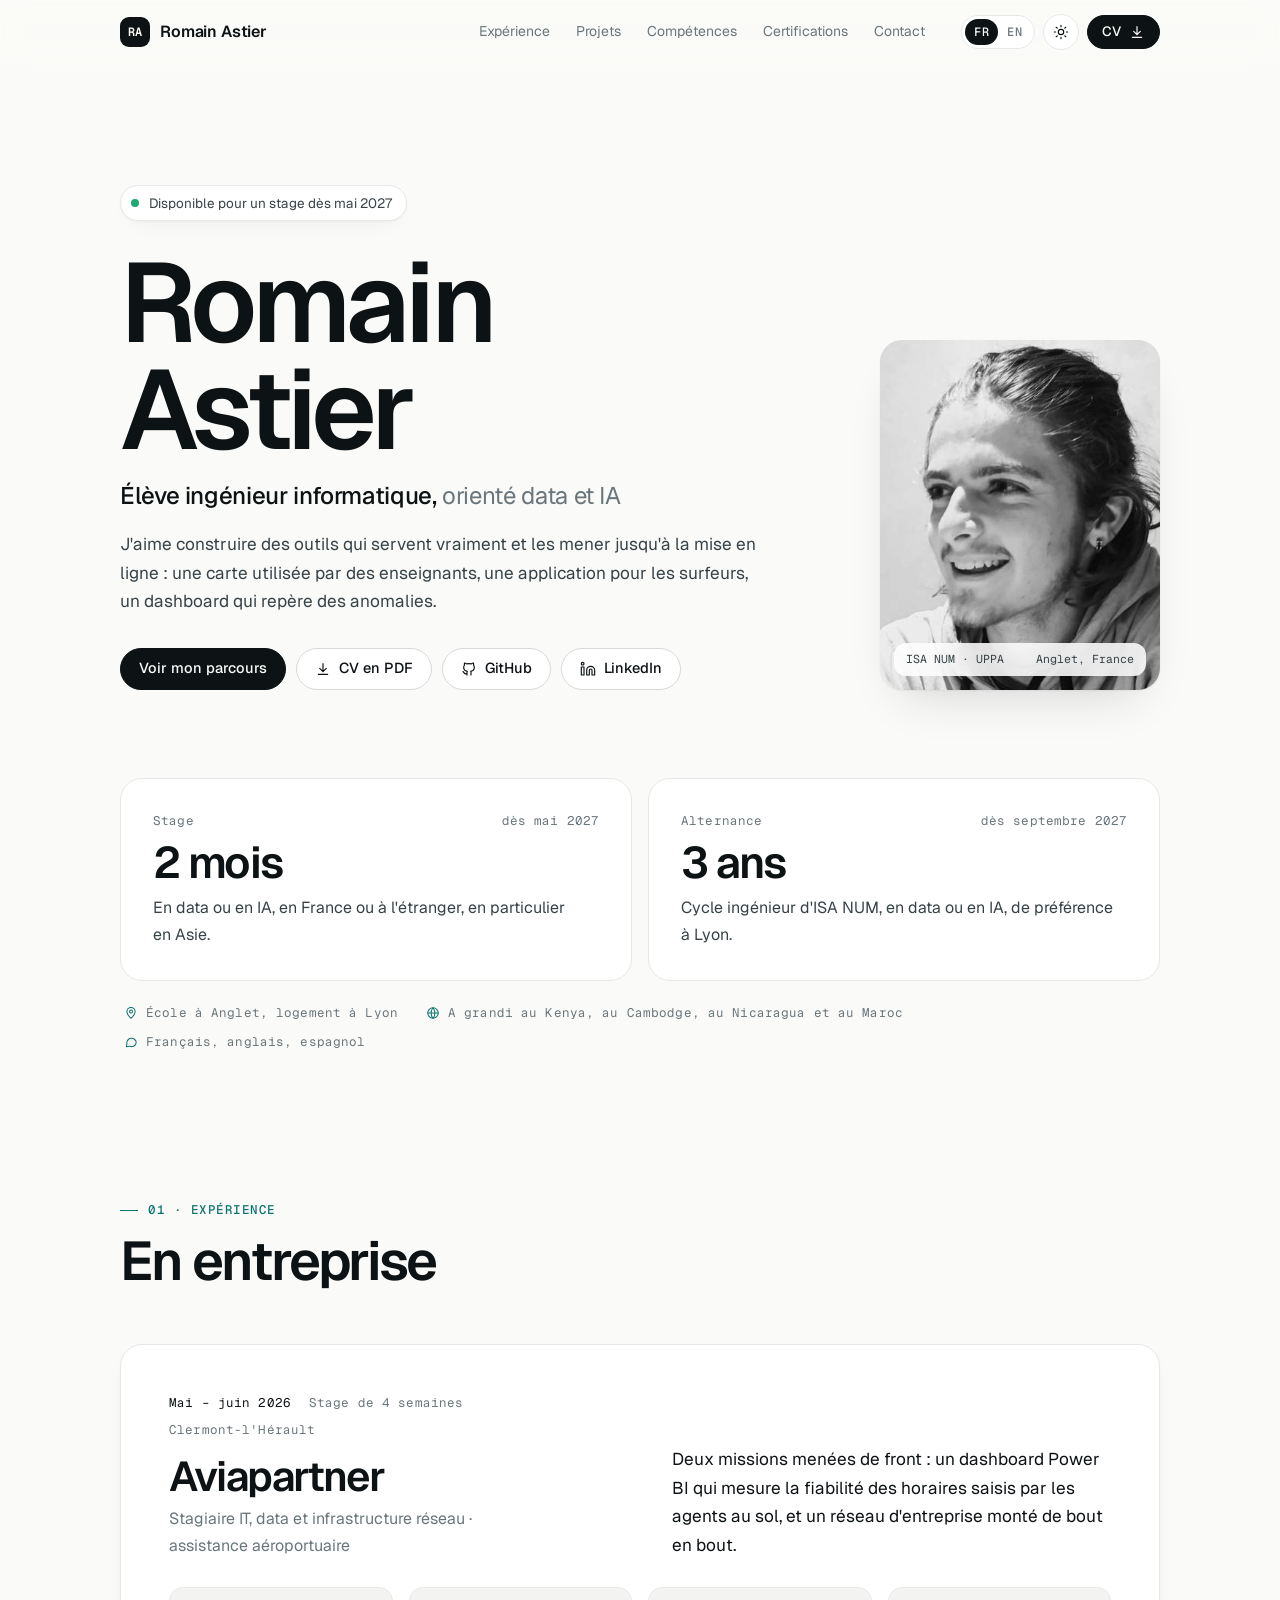
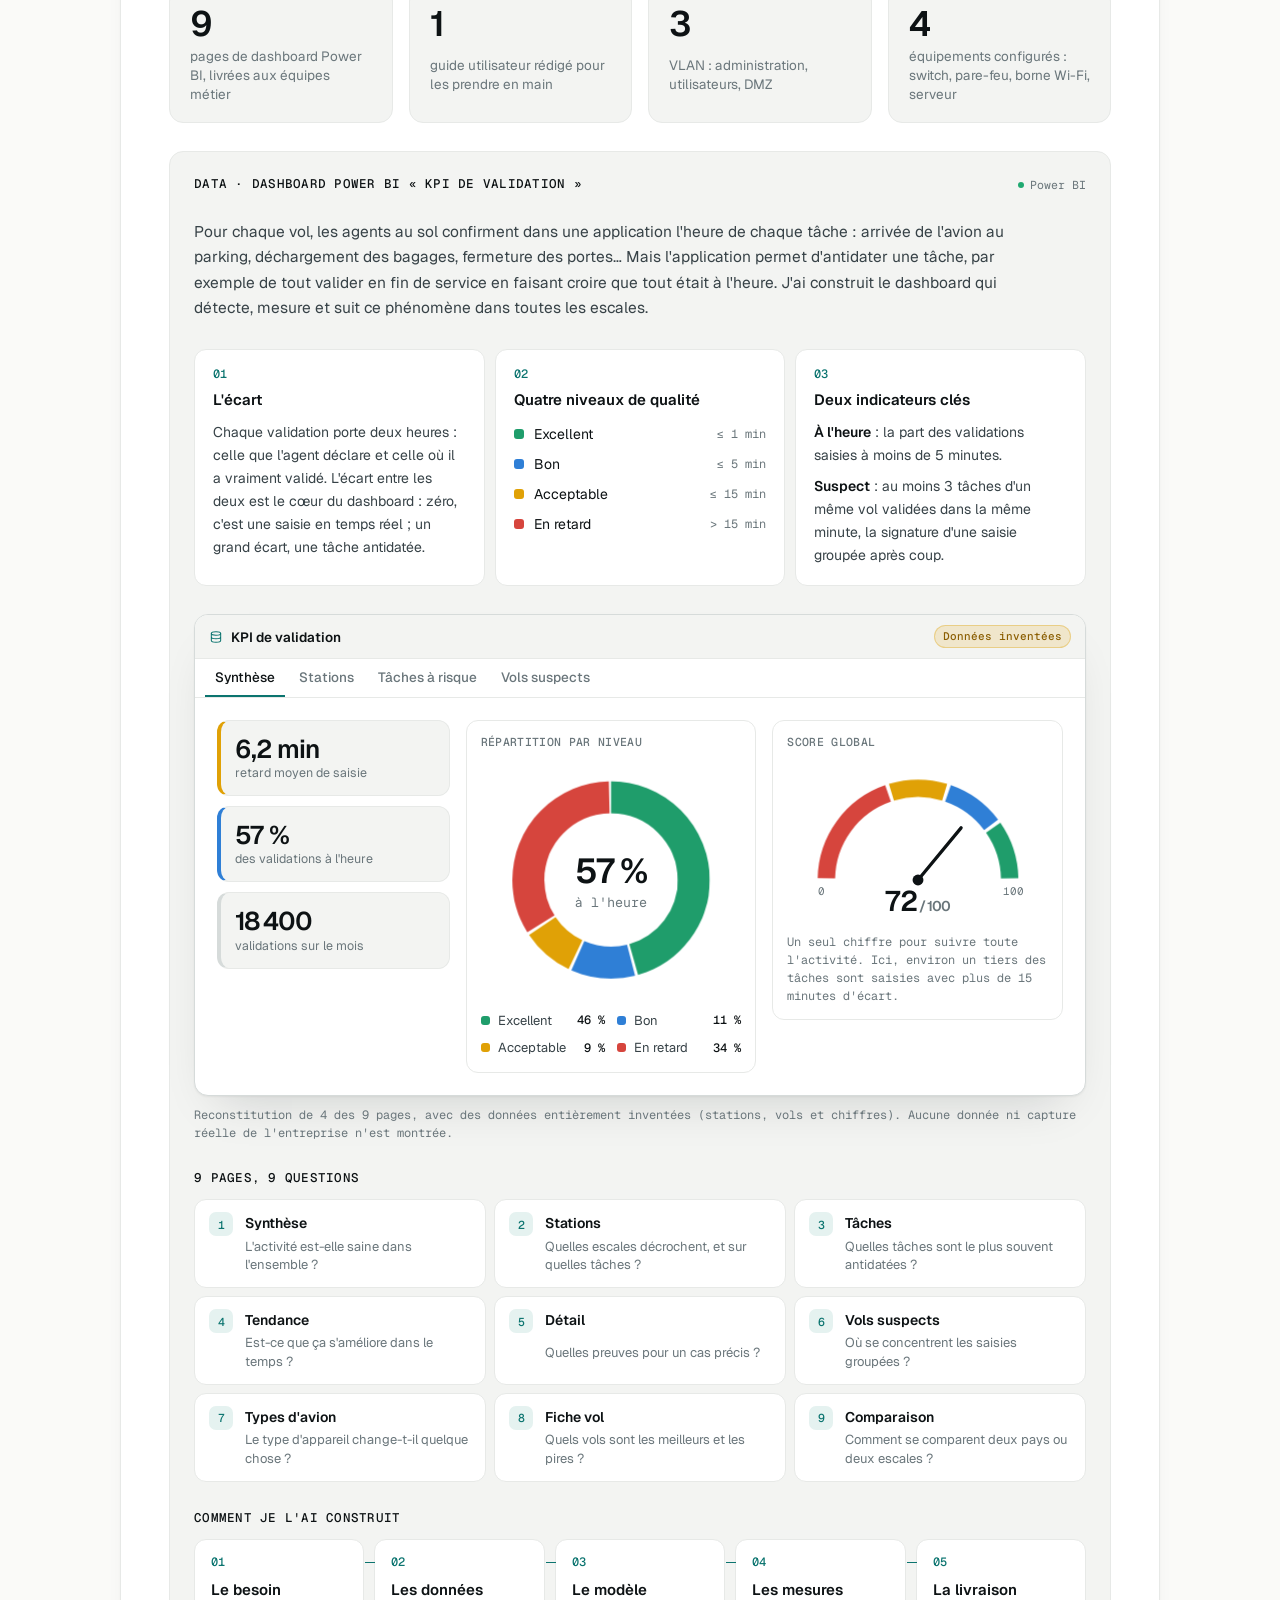
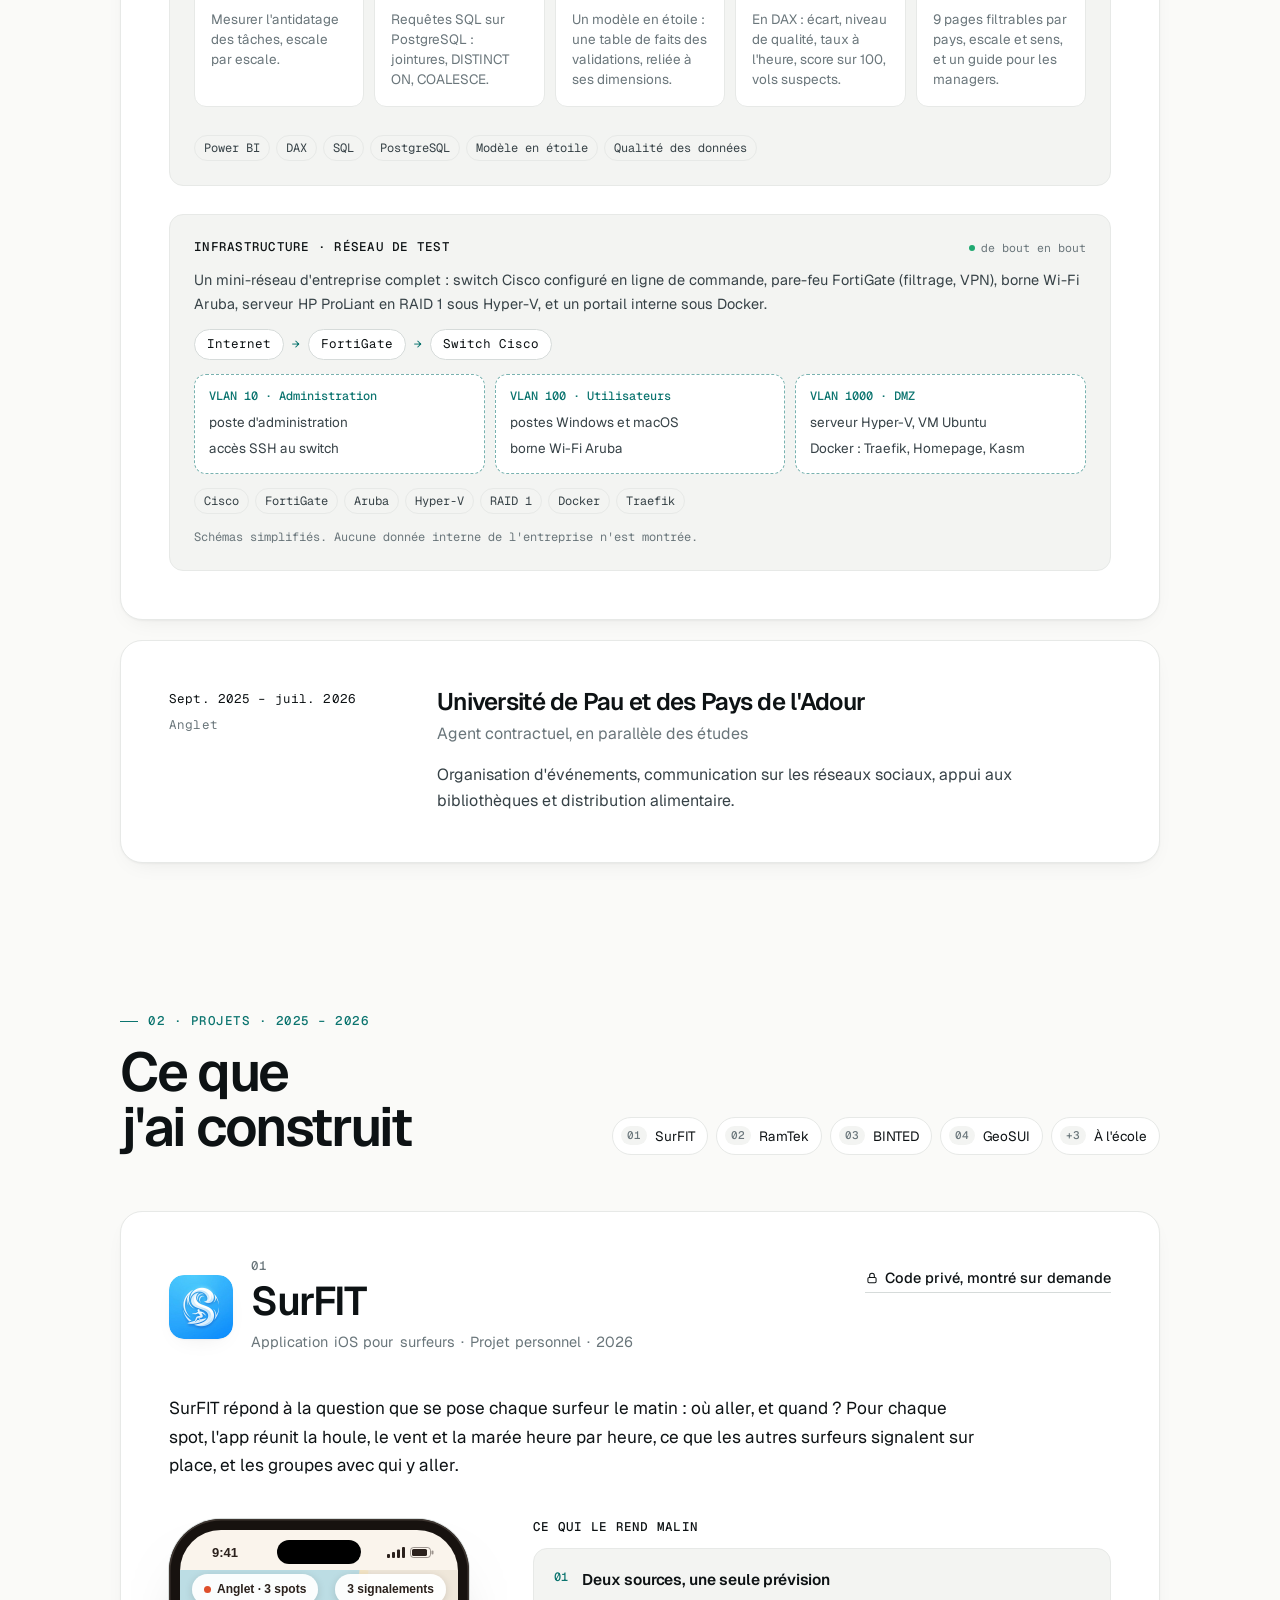
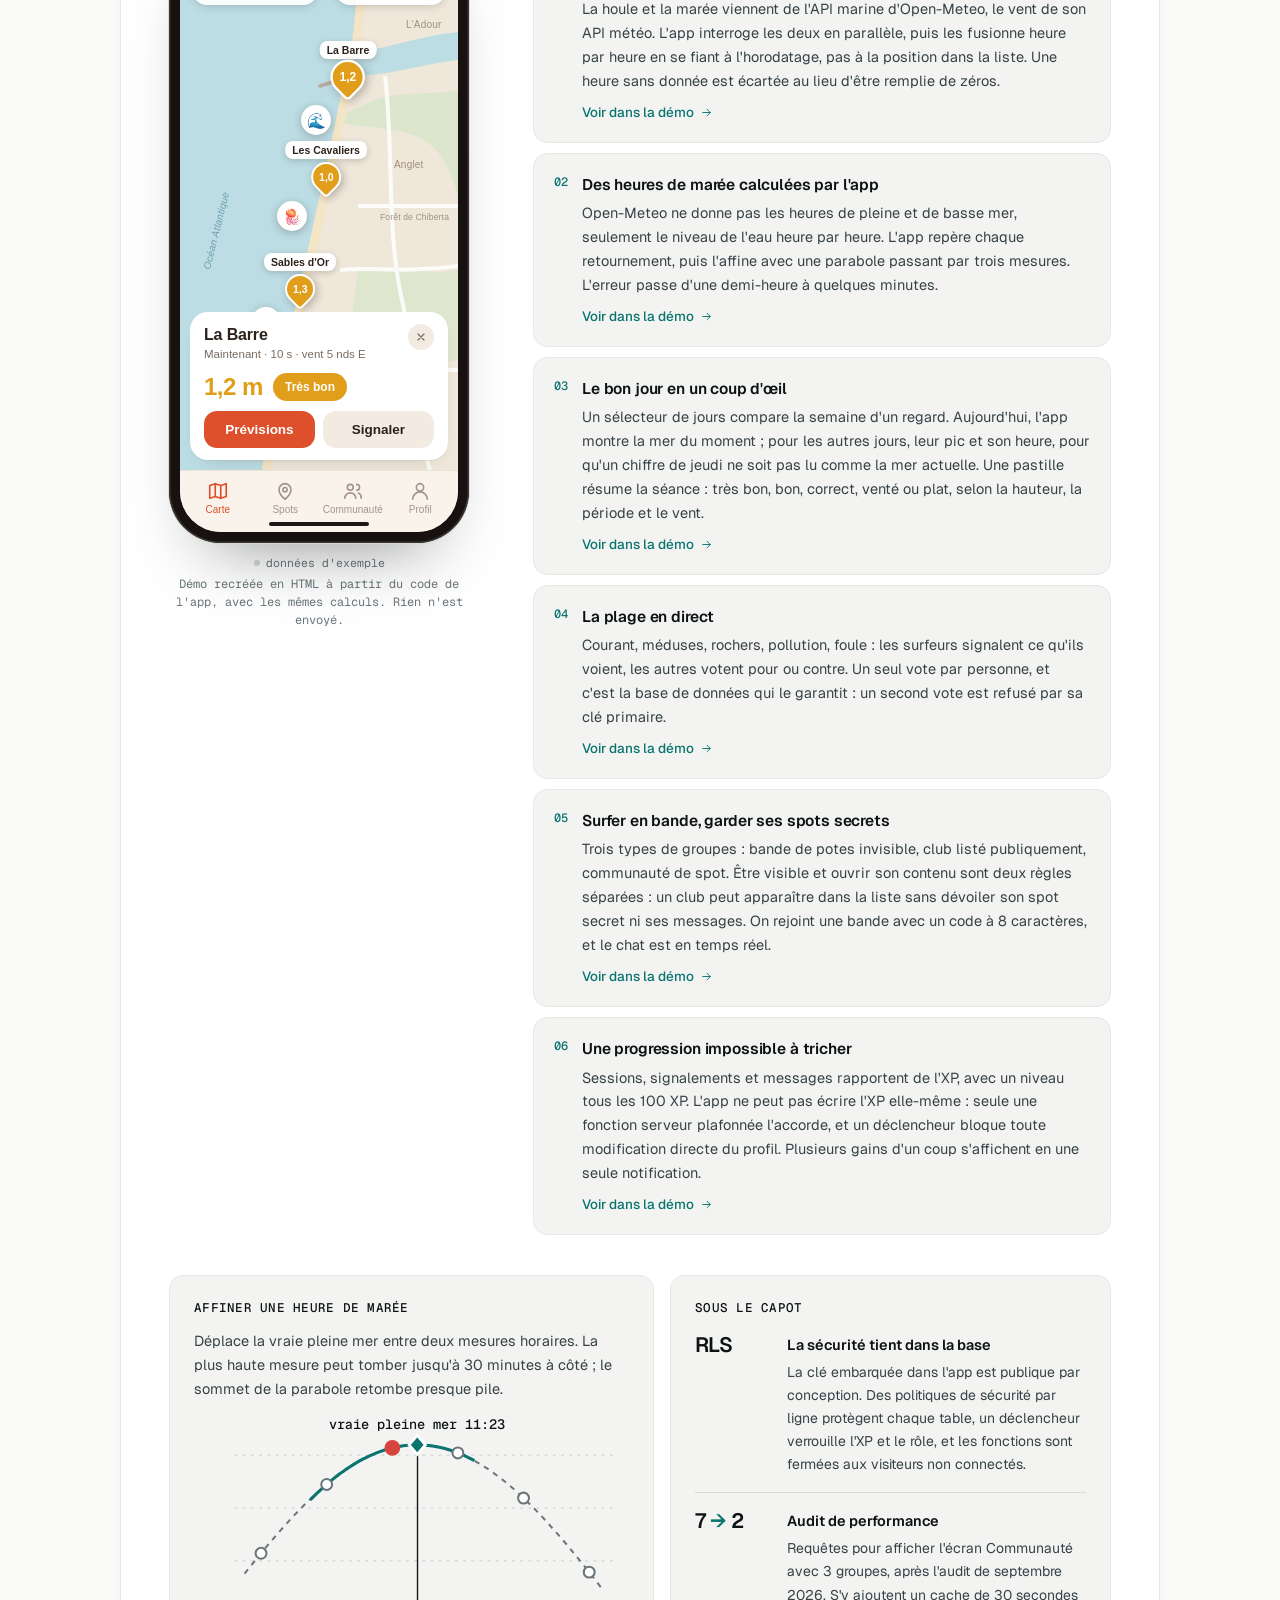
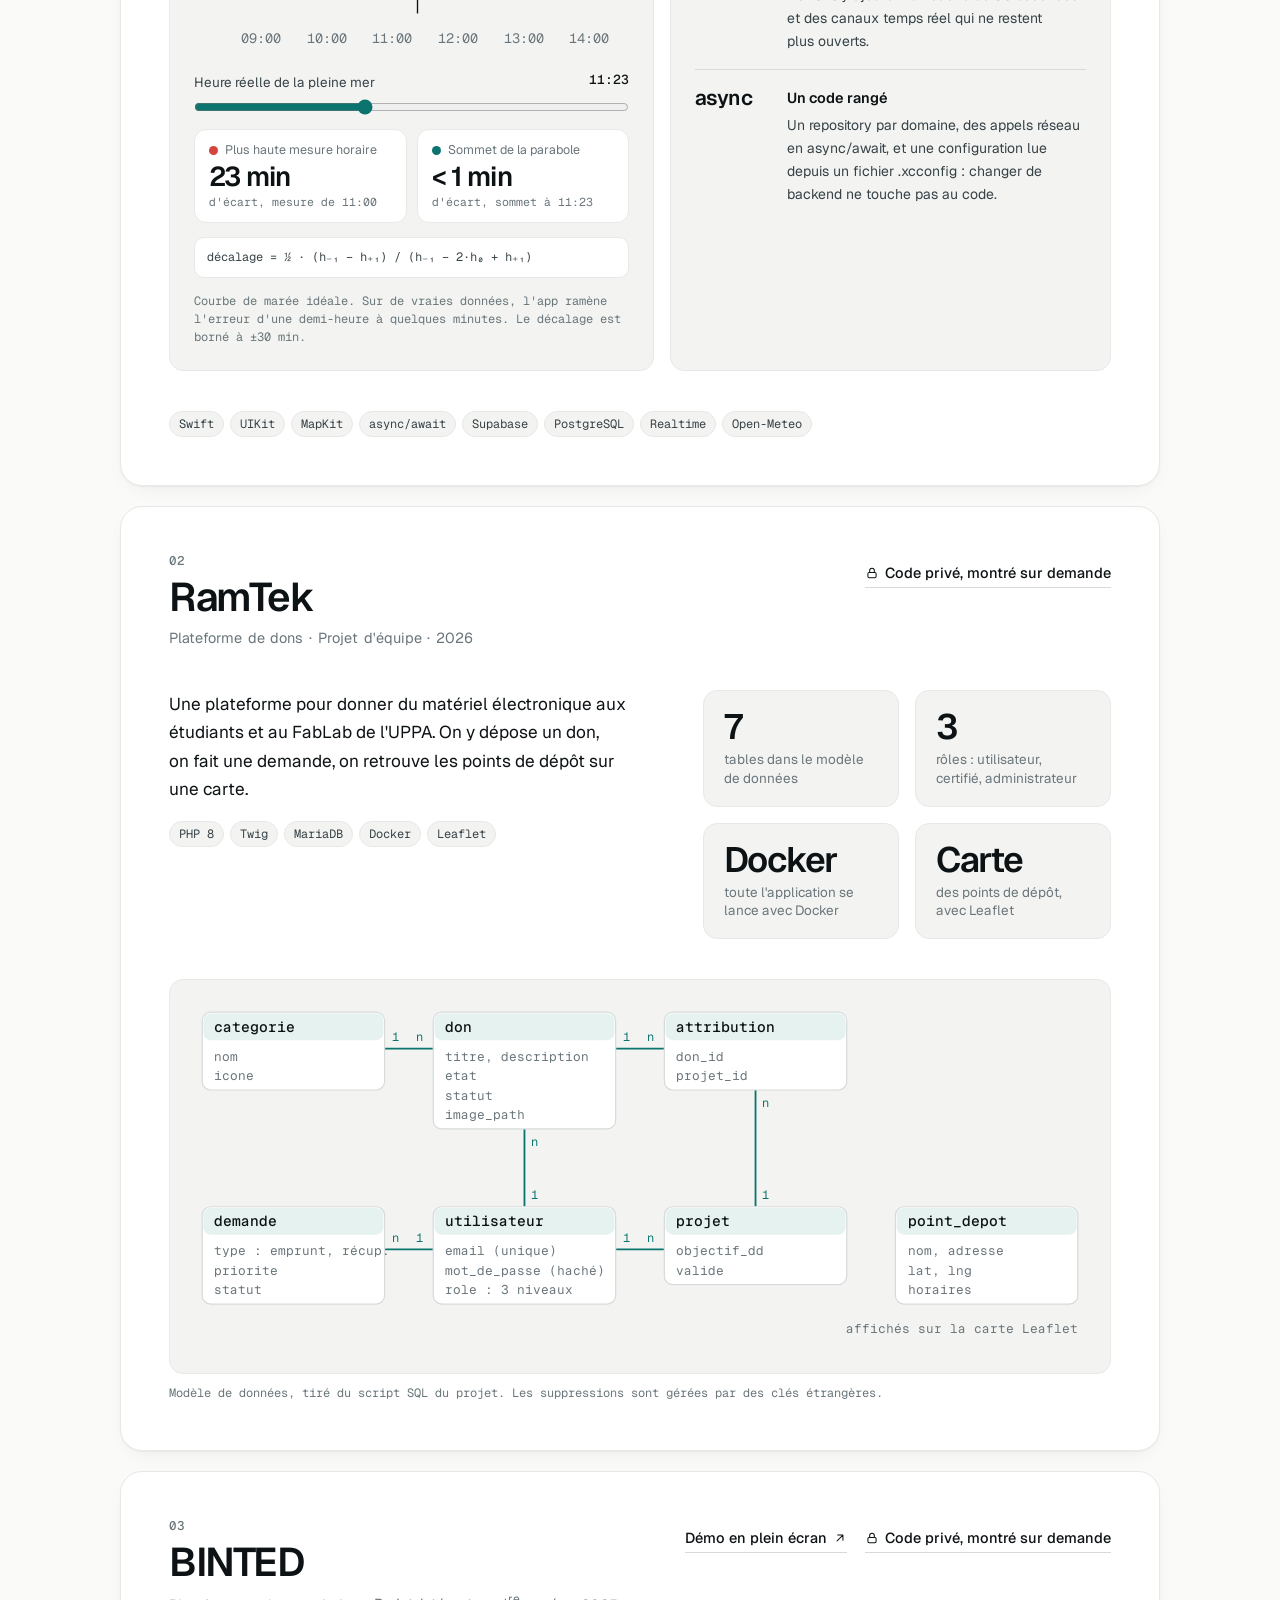
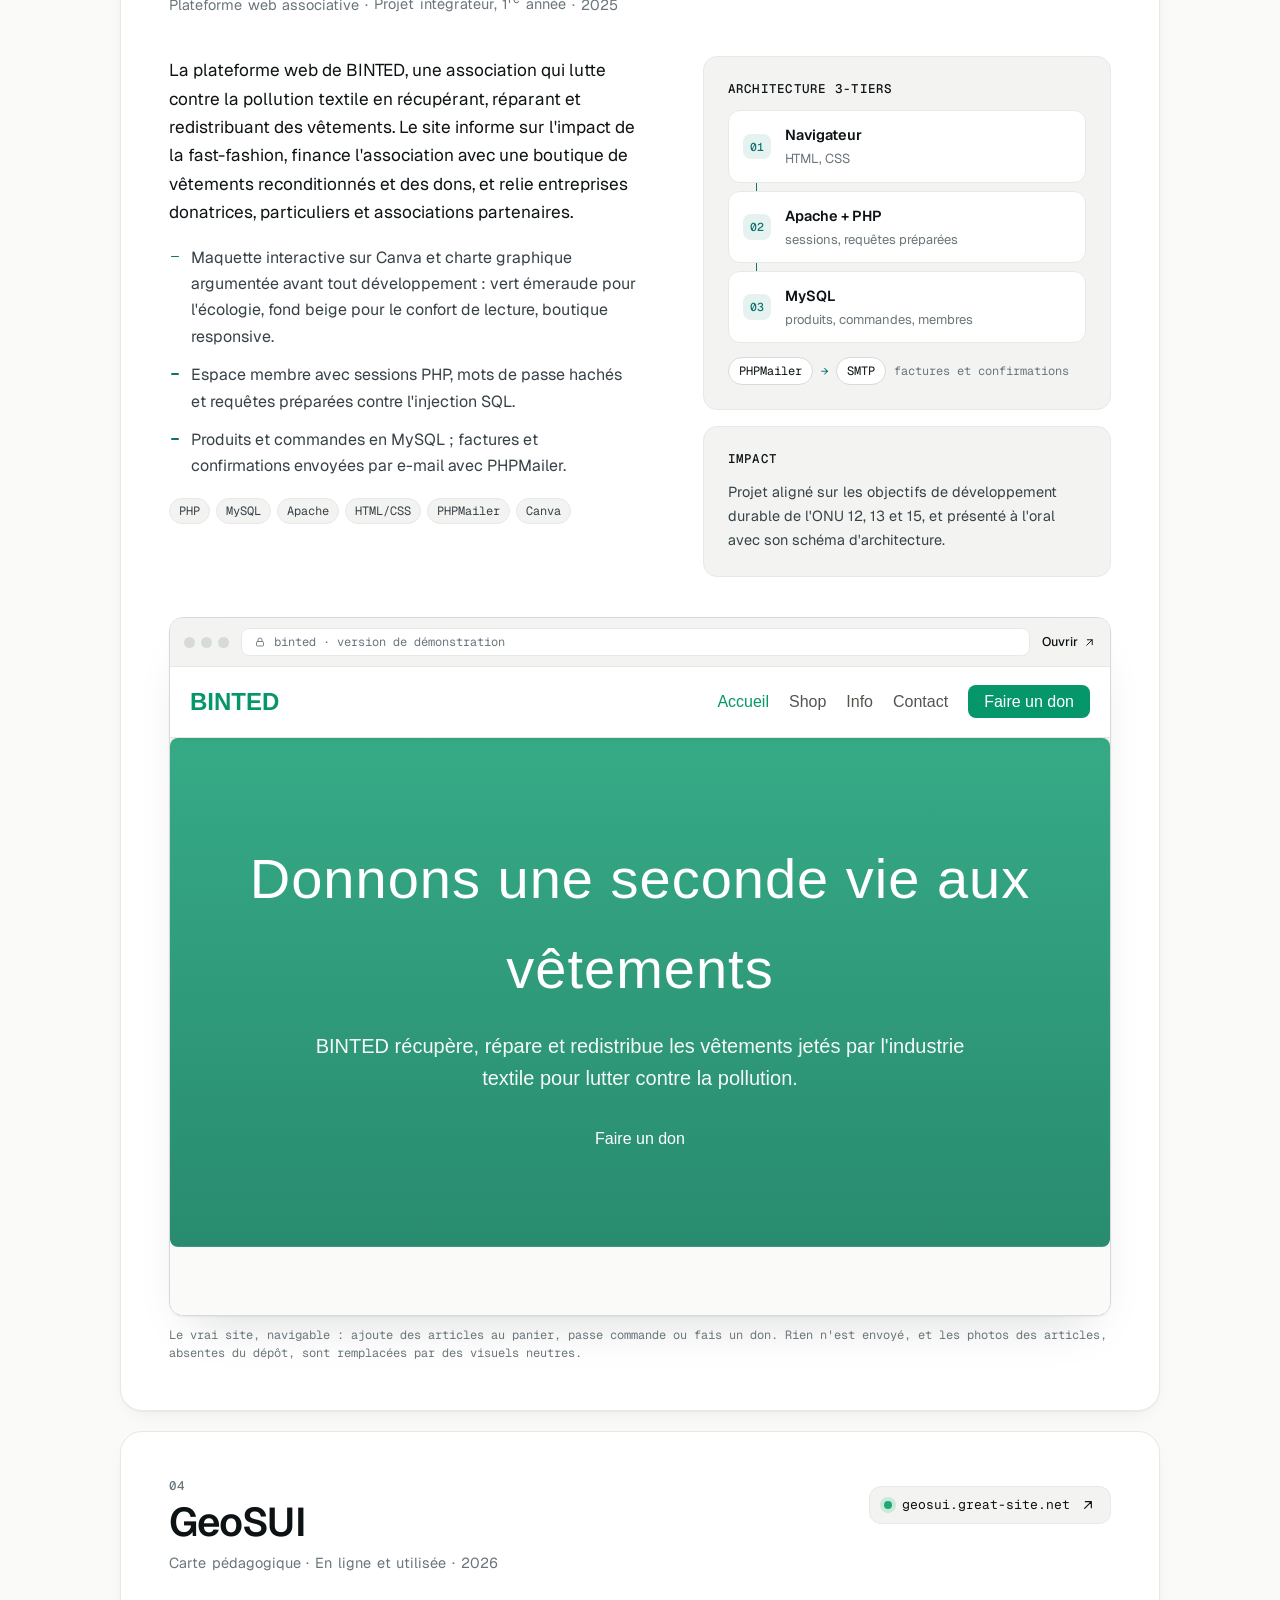
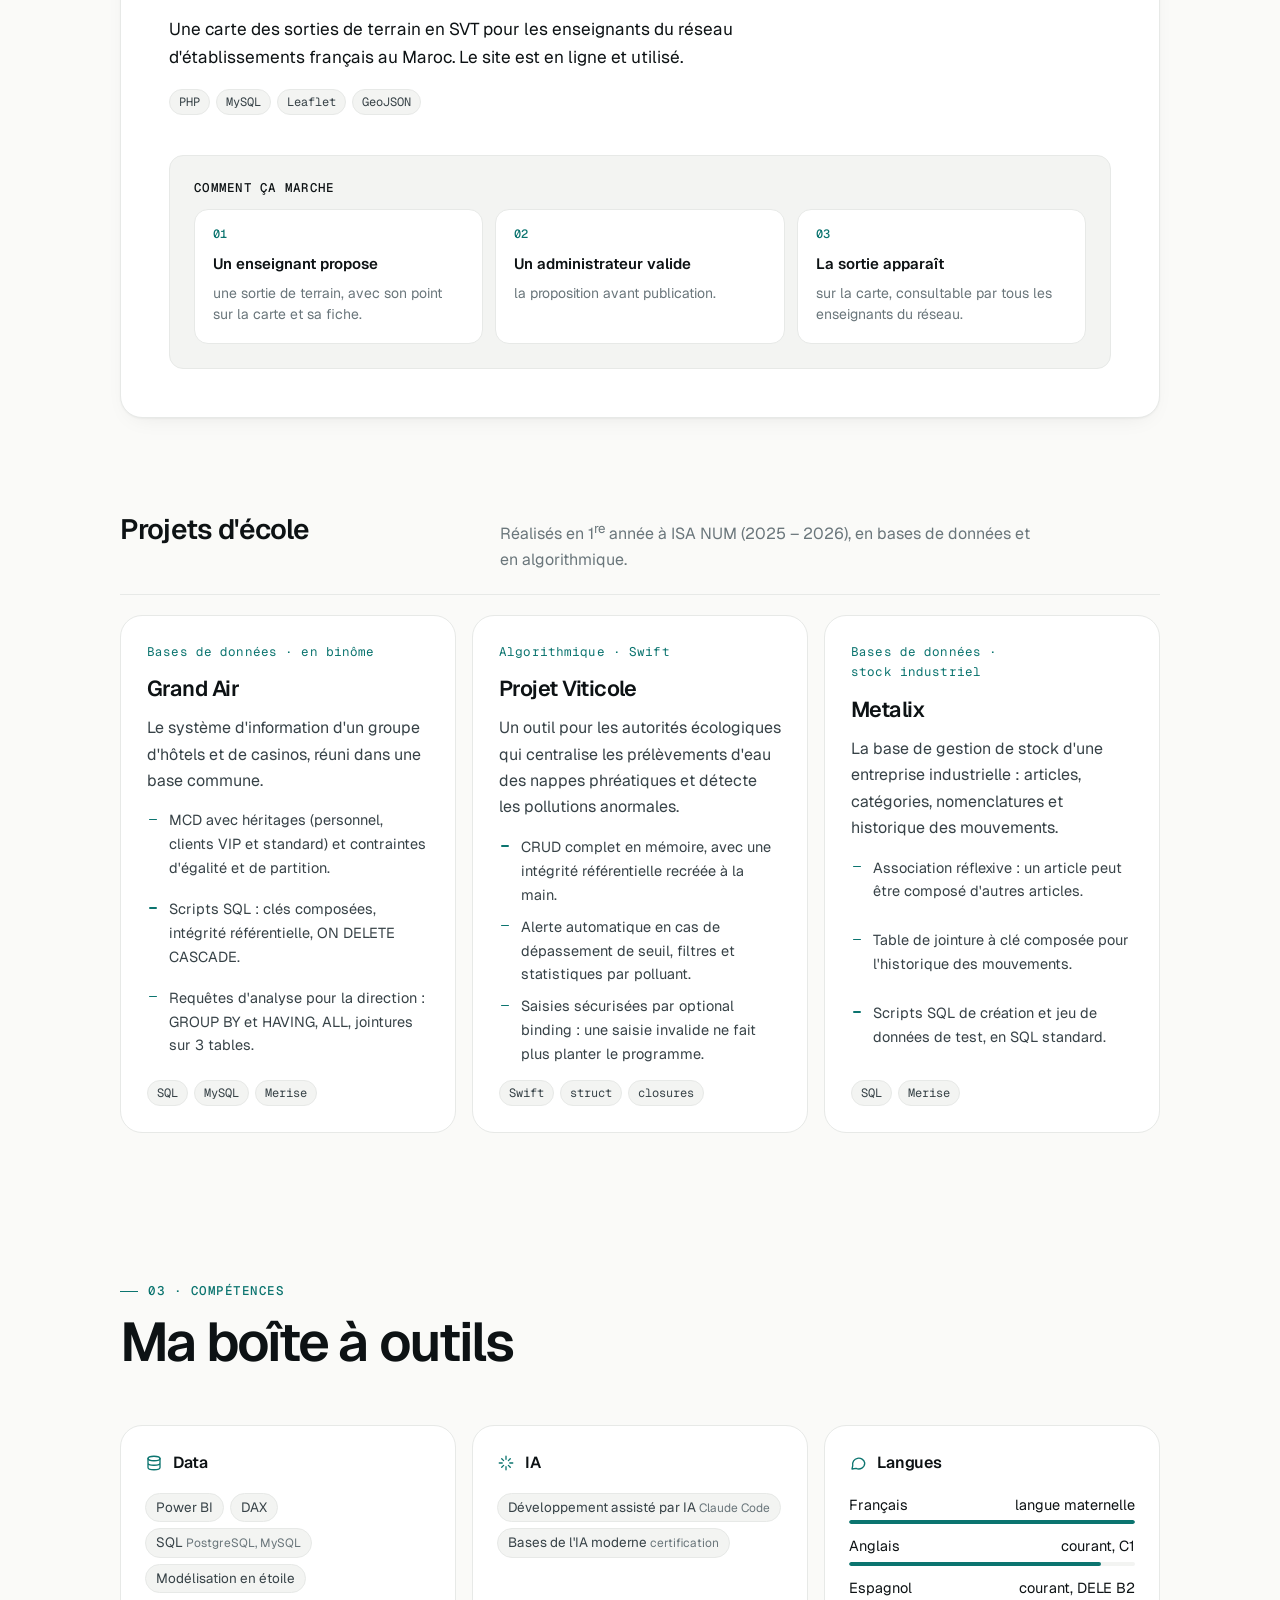
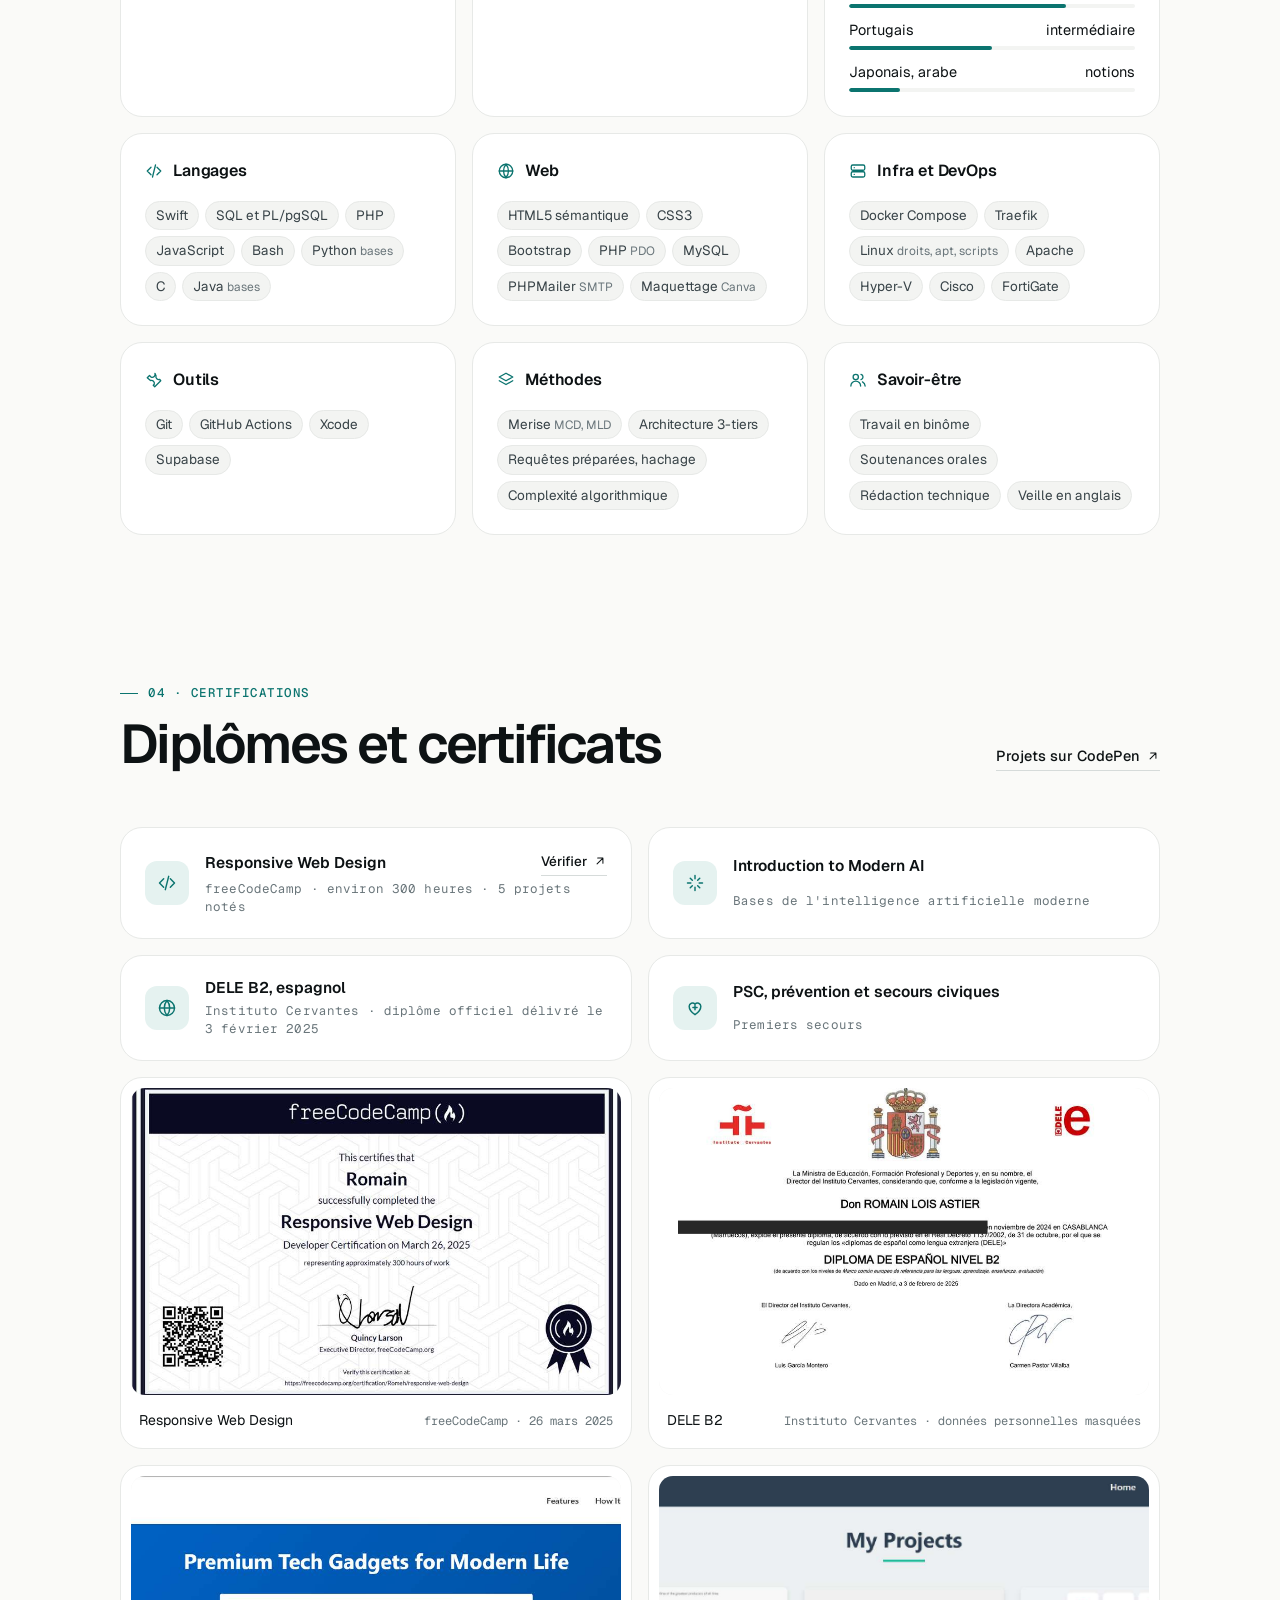
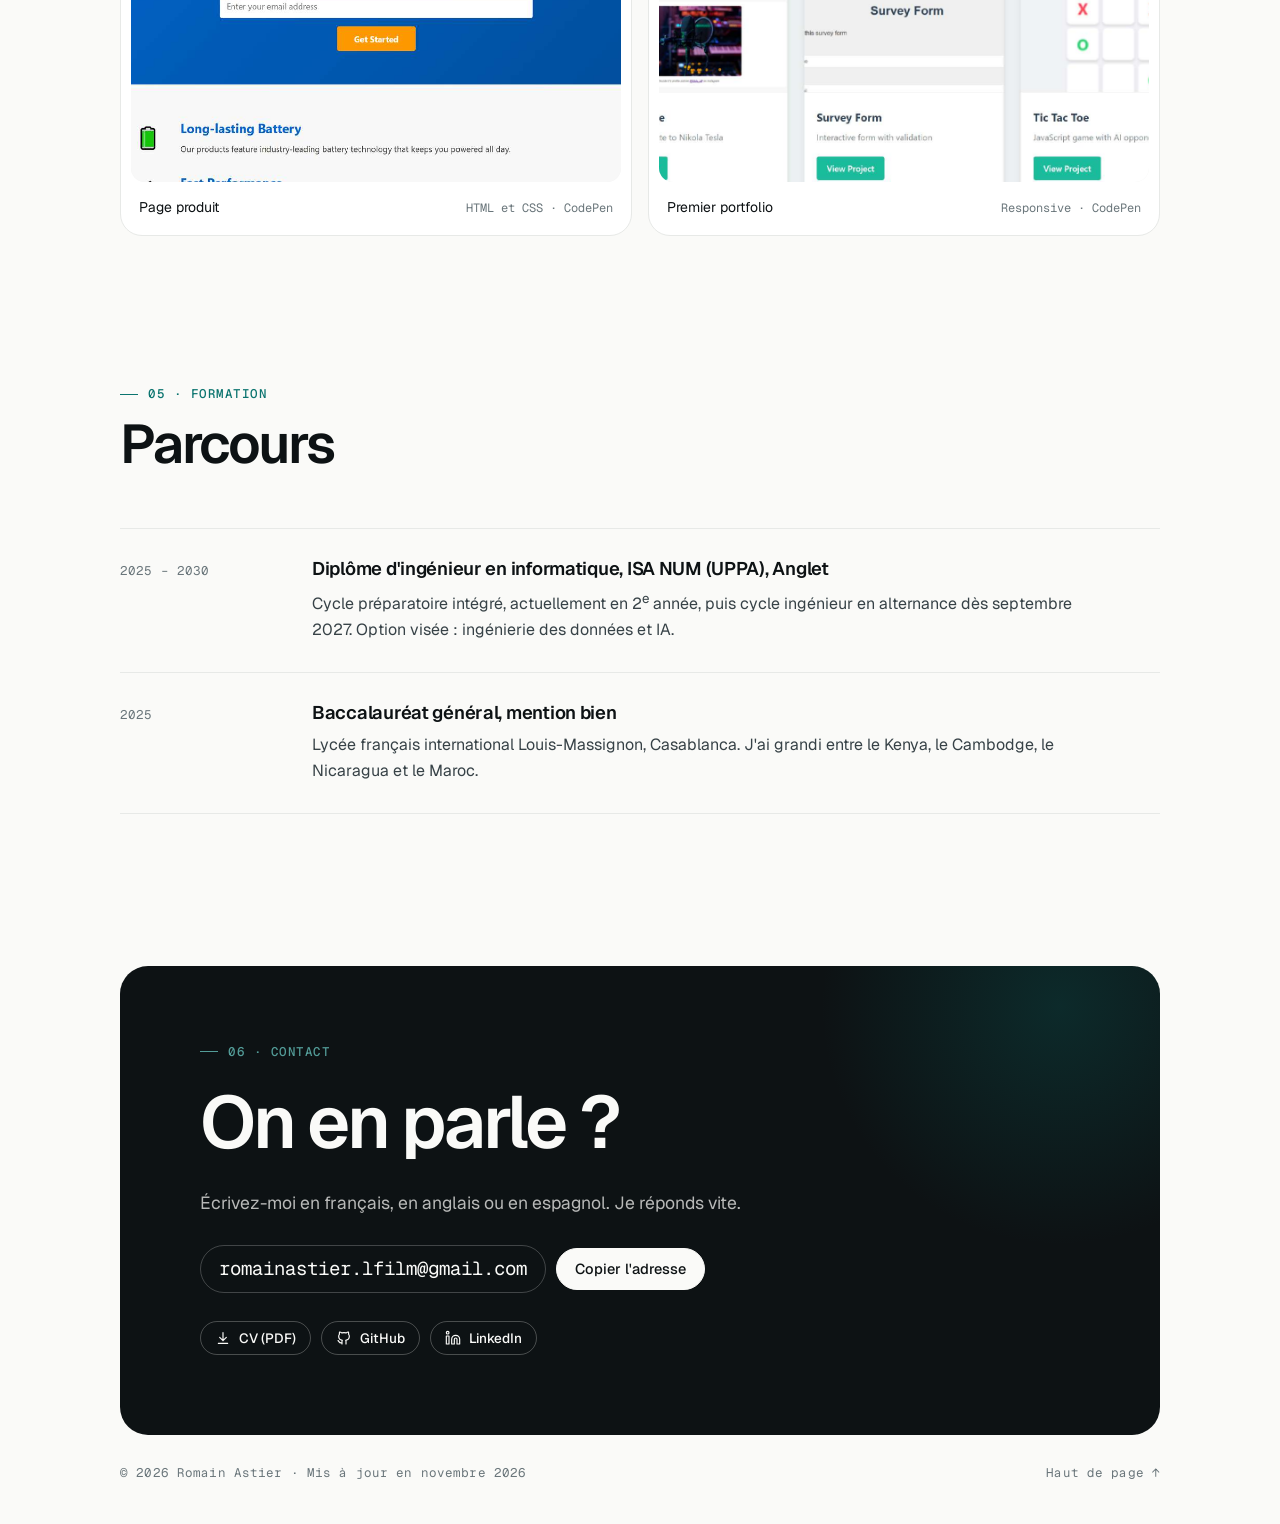
==== commit 7fde6818: "Retire les liens vers les dépôts privés" ====
--- a/index.html
+++ b/index.html
@@ -1044,7 +1044,7 @@
             </div>
           </div>
           <div class="proj-links">
-            <a class="arrow-link" href="https://github.com/d1styx/projSurFIT" target="_blank" rel="noopener">Code sur GitHub<svg class="ico"><use href="#i-arrow"/></svg></a>
+            <a class="arrow-link" href="#contact"><svg class="ico" aria-hidden="true"><use href="#i-lock"/></svg>Code privé, montré sur demande</a>
           </div>
         </header>
 
@@ -1147,7 +1147,7 @@
             <p class="proj-sub"><span>Plateforme de dons</span>&nbsp;· <span>Projet d'équipe</span>&nbsp;· <span>2026</span></p>
           </div>
           <div class="proj-links">
-            <a class="arrow-link" href="https://github.com/d1styx/ramtek" target="_blank" rel="noopener">Code sur GitHub<svg class="ico"><use href="#i-arrow"/></svg></a>
+            <a class="arrow-link" href="#contact"><svg class="ico" aria-hidden="true"><use href="#i-lock"/></svg>Code privé, montré sur demande</a>
           </div>
         </header>
         <div class="proj-body">
@@ -1202,7 +1202,7 @@
           </div>
           <div class="proj-links">
             <a class="arrow-link" href="demo/binted/index.html" target="_blank" rel="noopener">Démo en plein écran<svg class="ico"><use href="#i-arrow"/></svg></a>
-            <a class="arrow-link" href="https://github.com/d1styx/BINTED" target="_blank" rel="noopener">Code sur GitHub<svg class="ico"><use href="#i-arrow"/></svg></a>
+            <a class="arrow-link" href="#contact"><svg class="ico" aria-hidden="true"><use href="#i-lock"/></svg>Code privé, montré sur demande</a>
           </div>
         </header>
         <div class="proj-body">
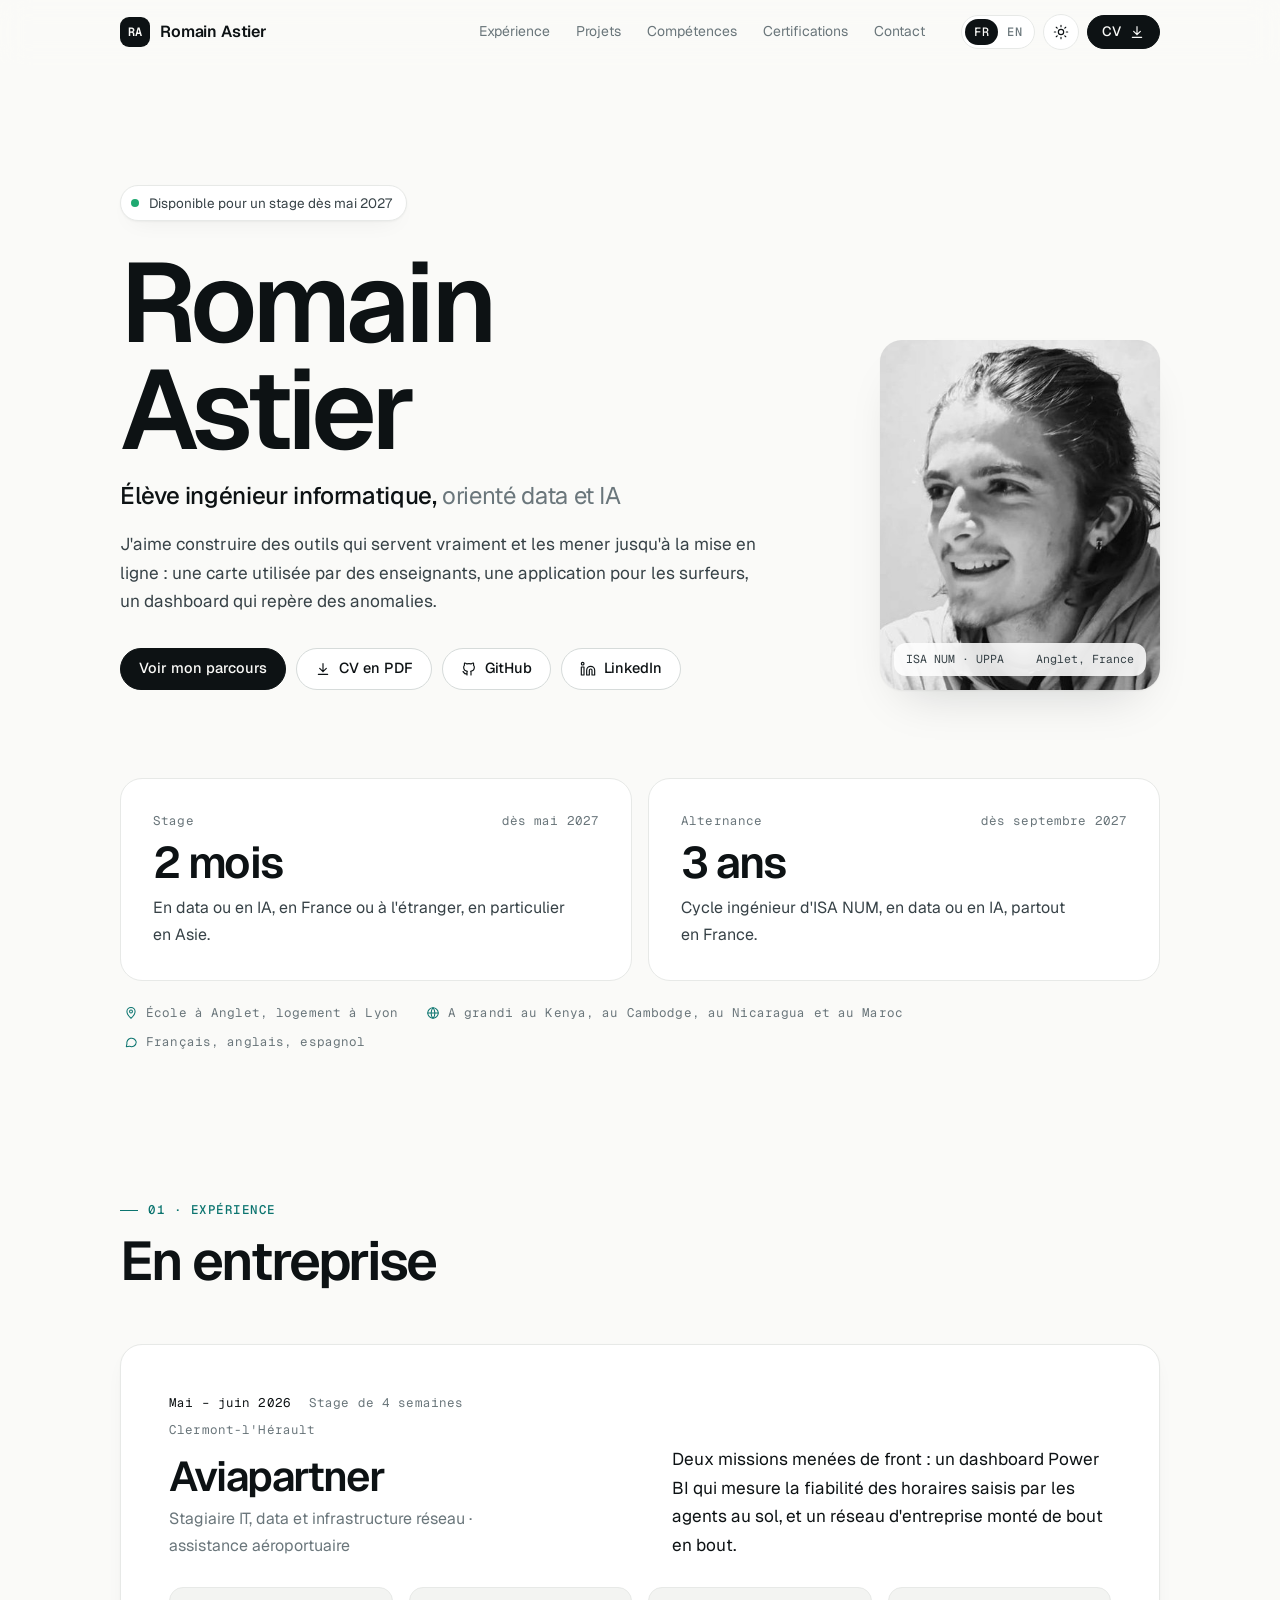
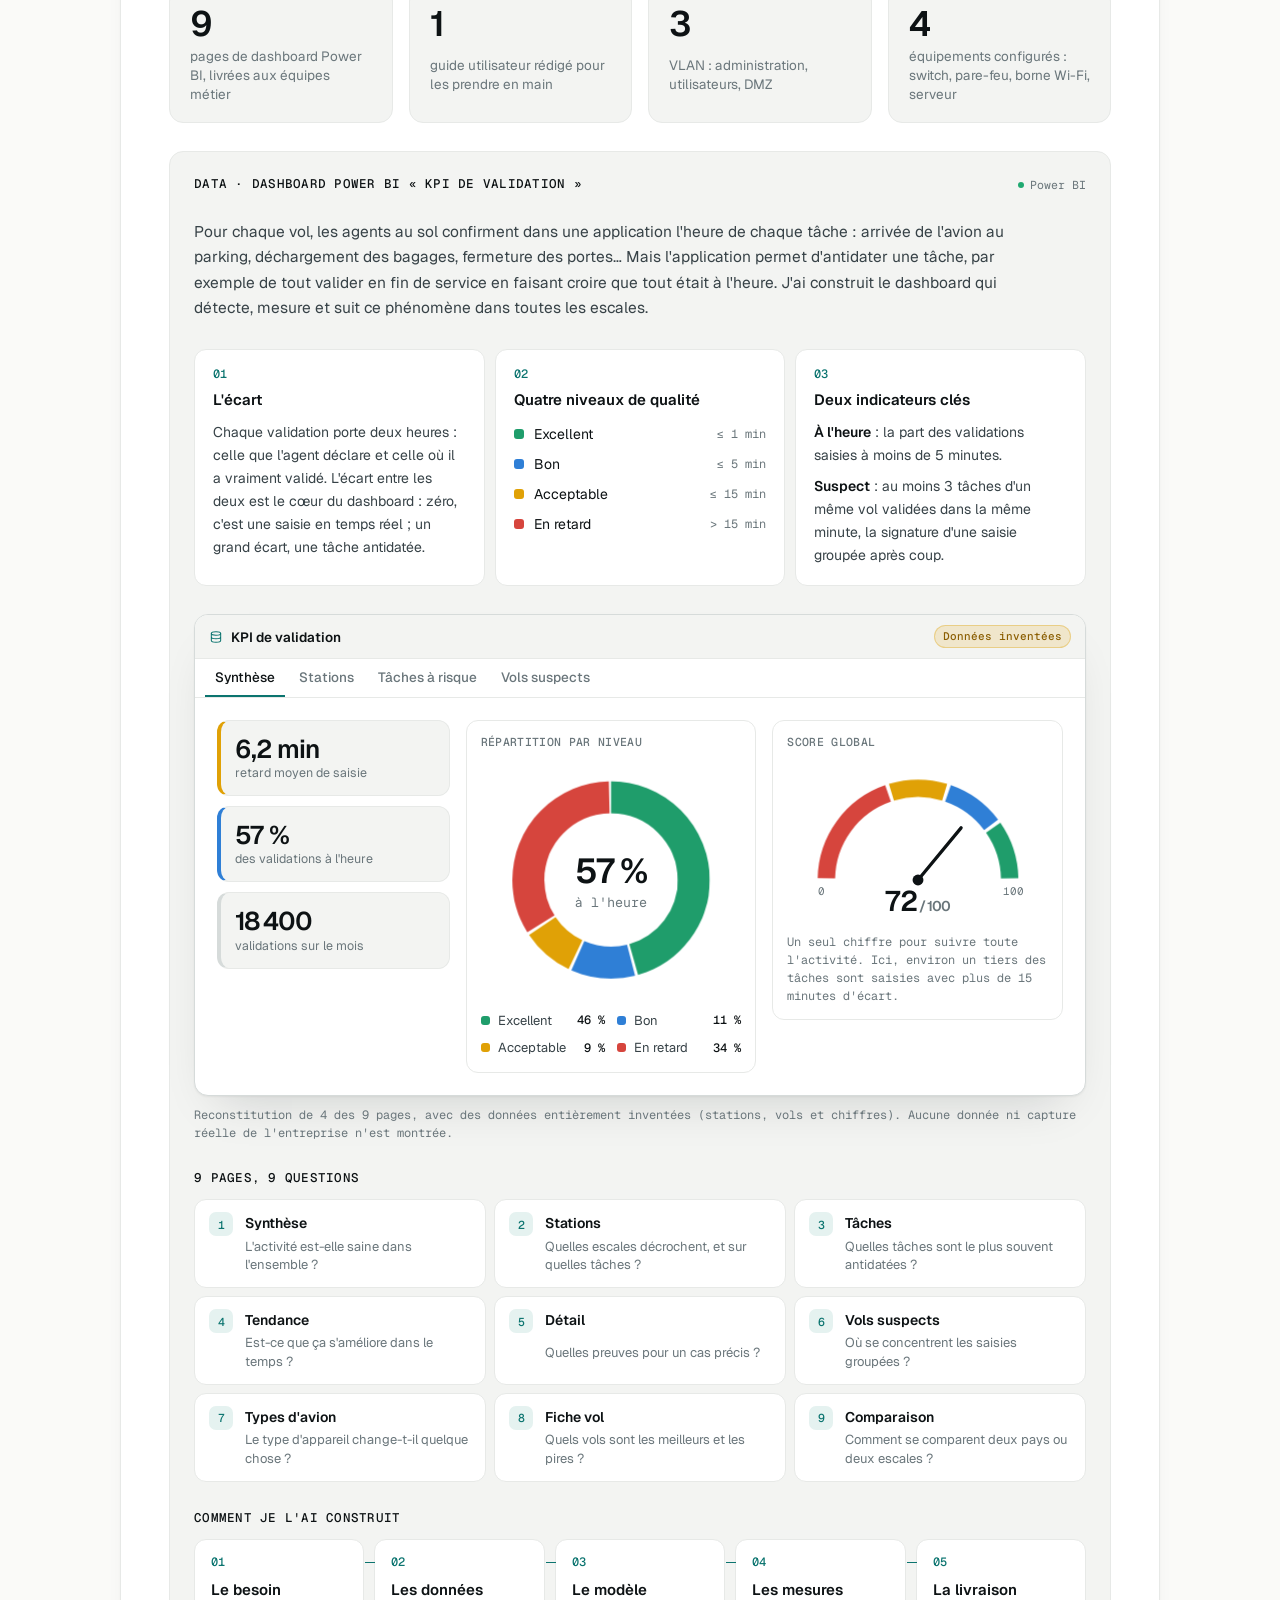
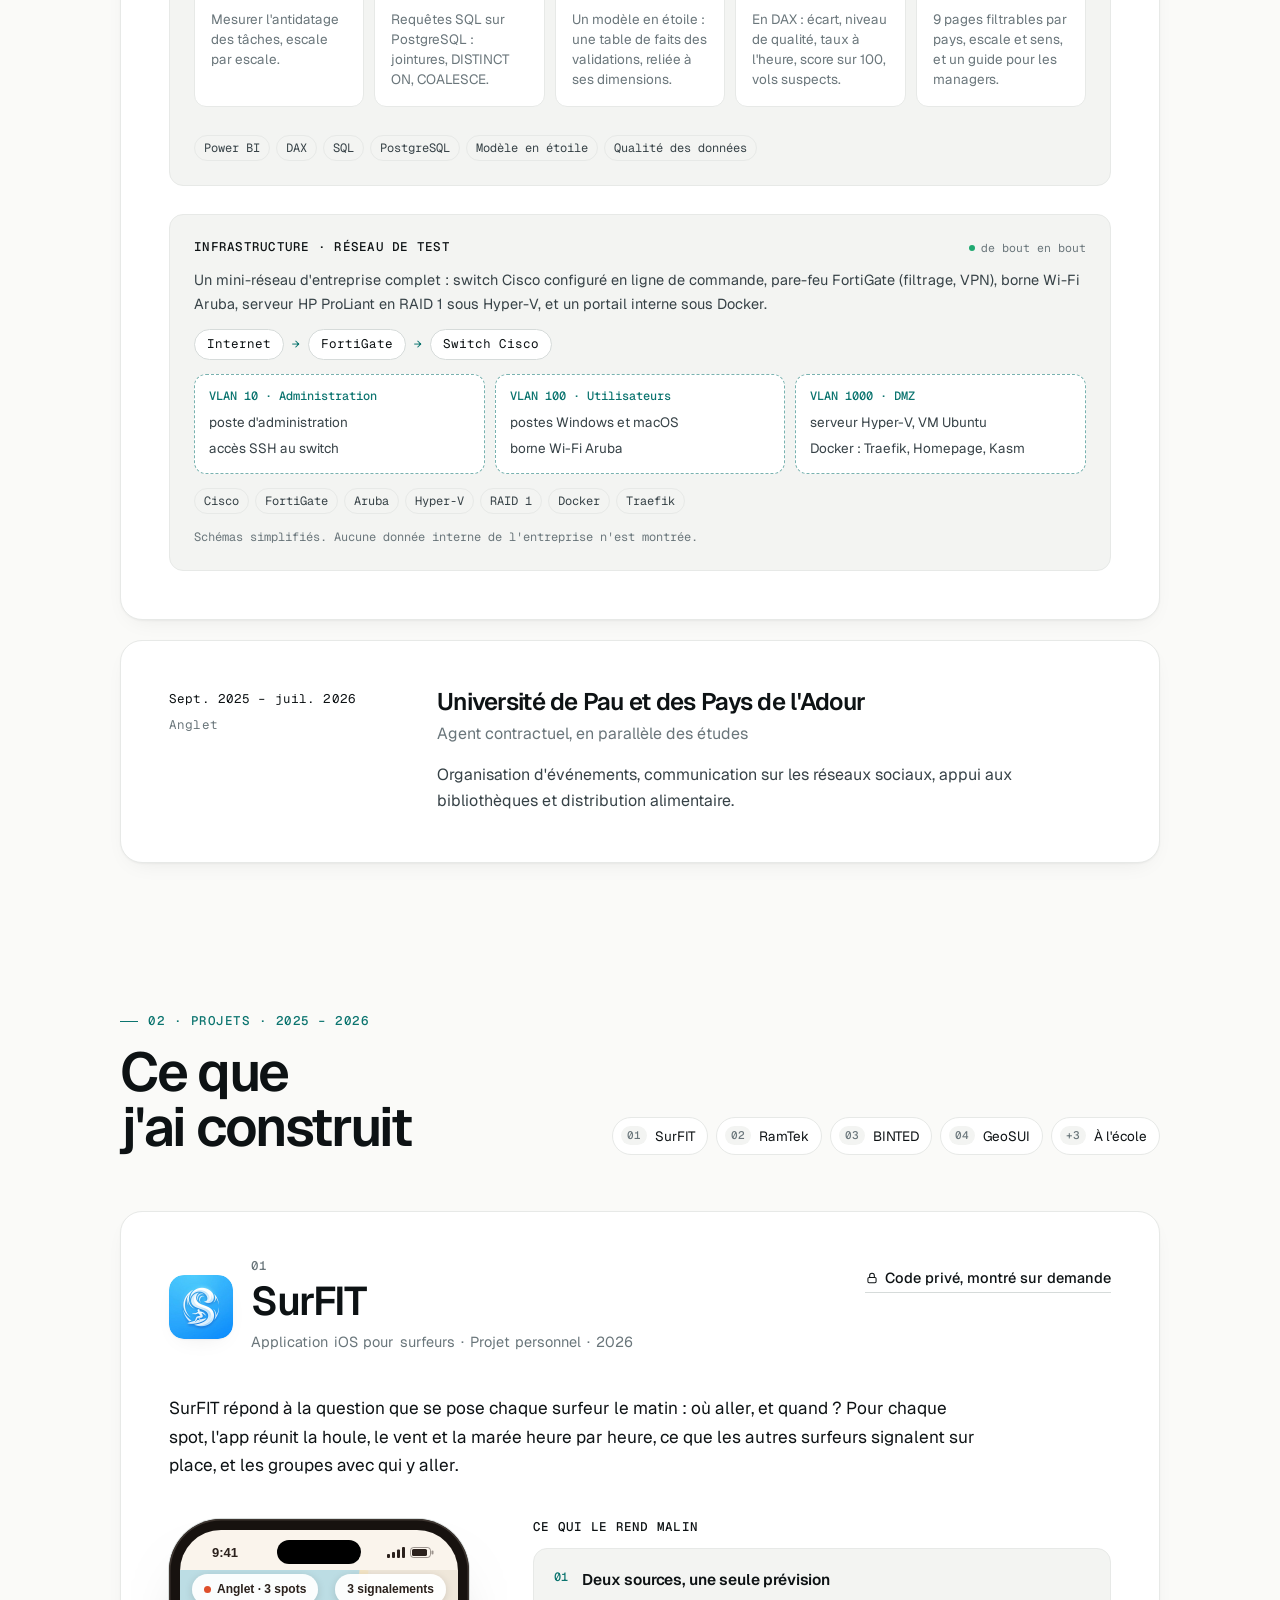
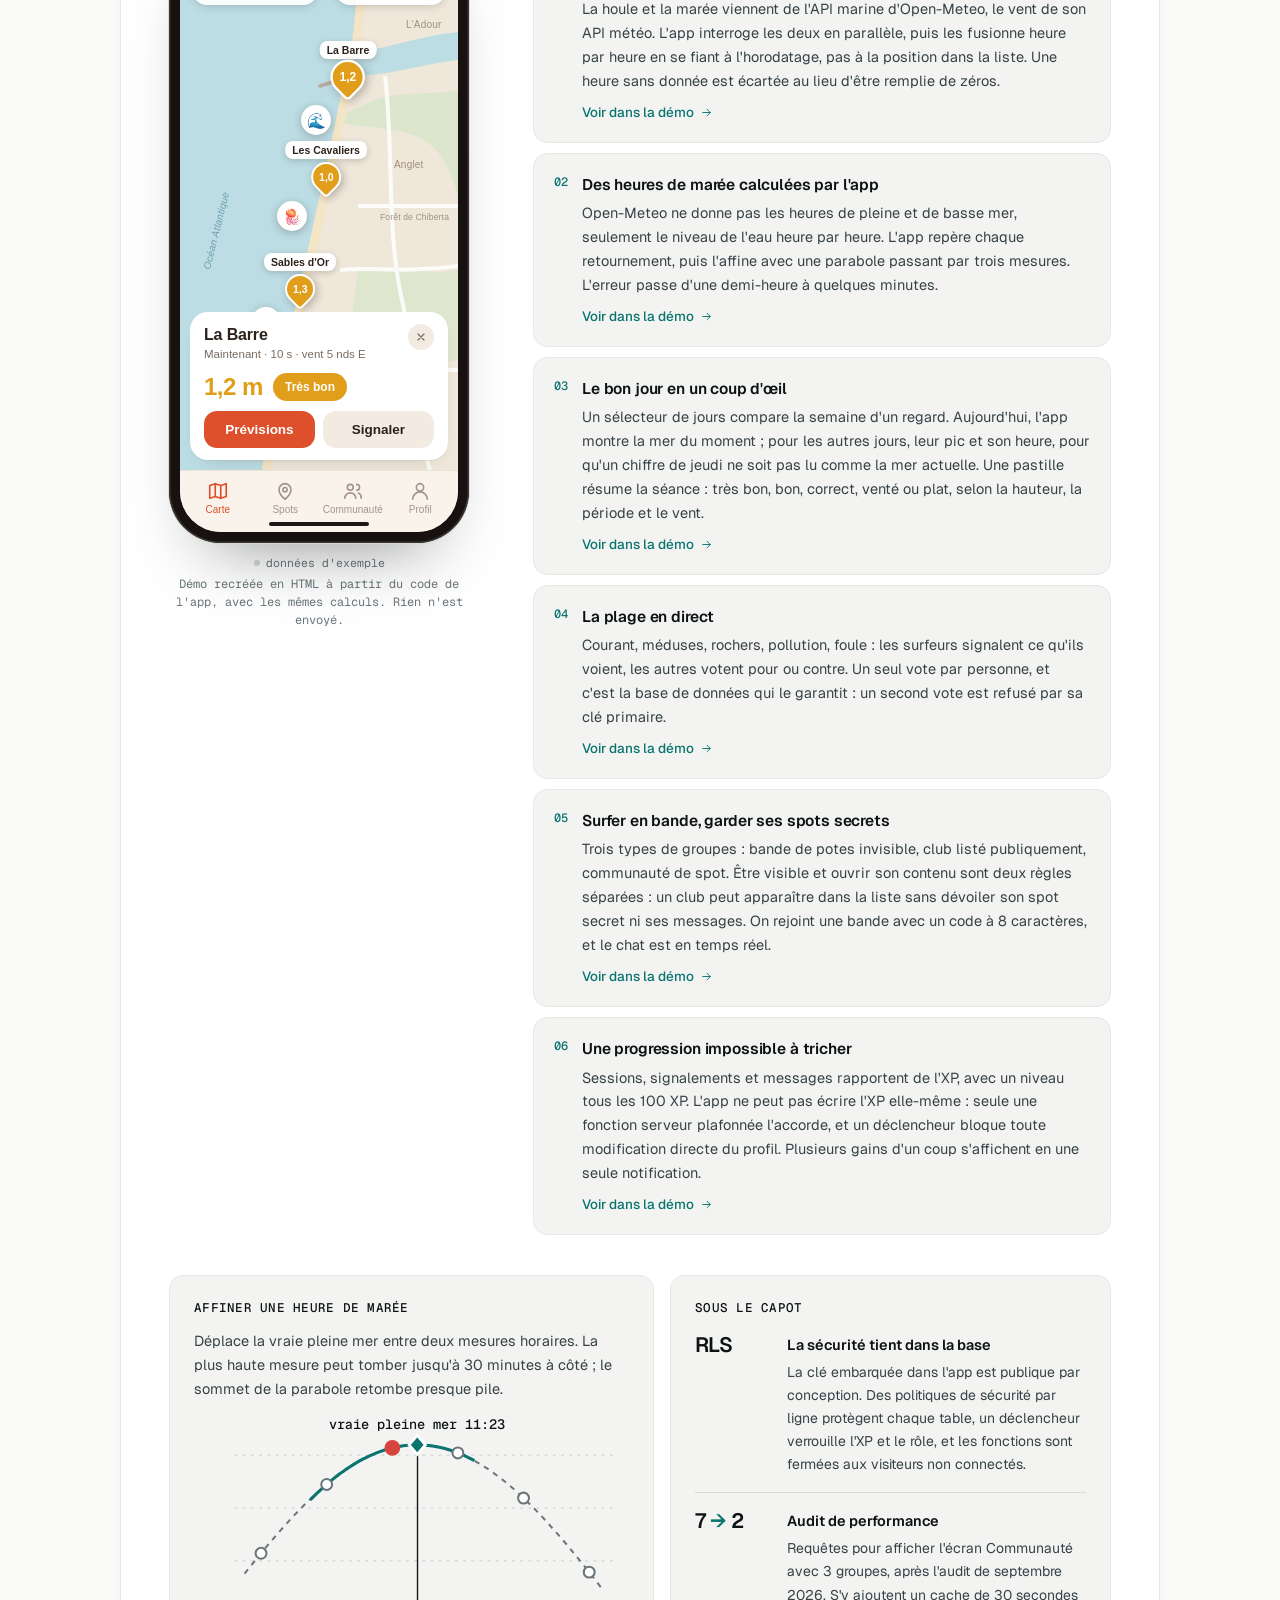
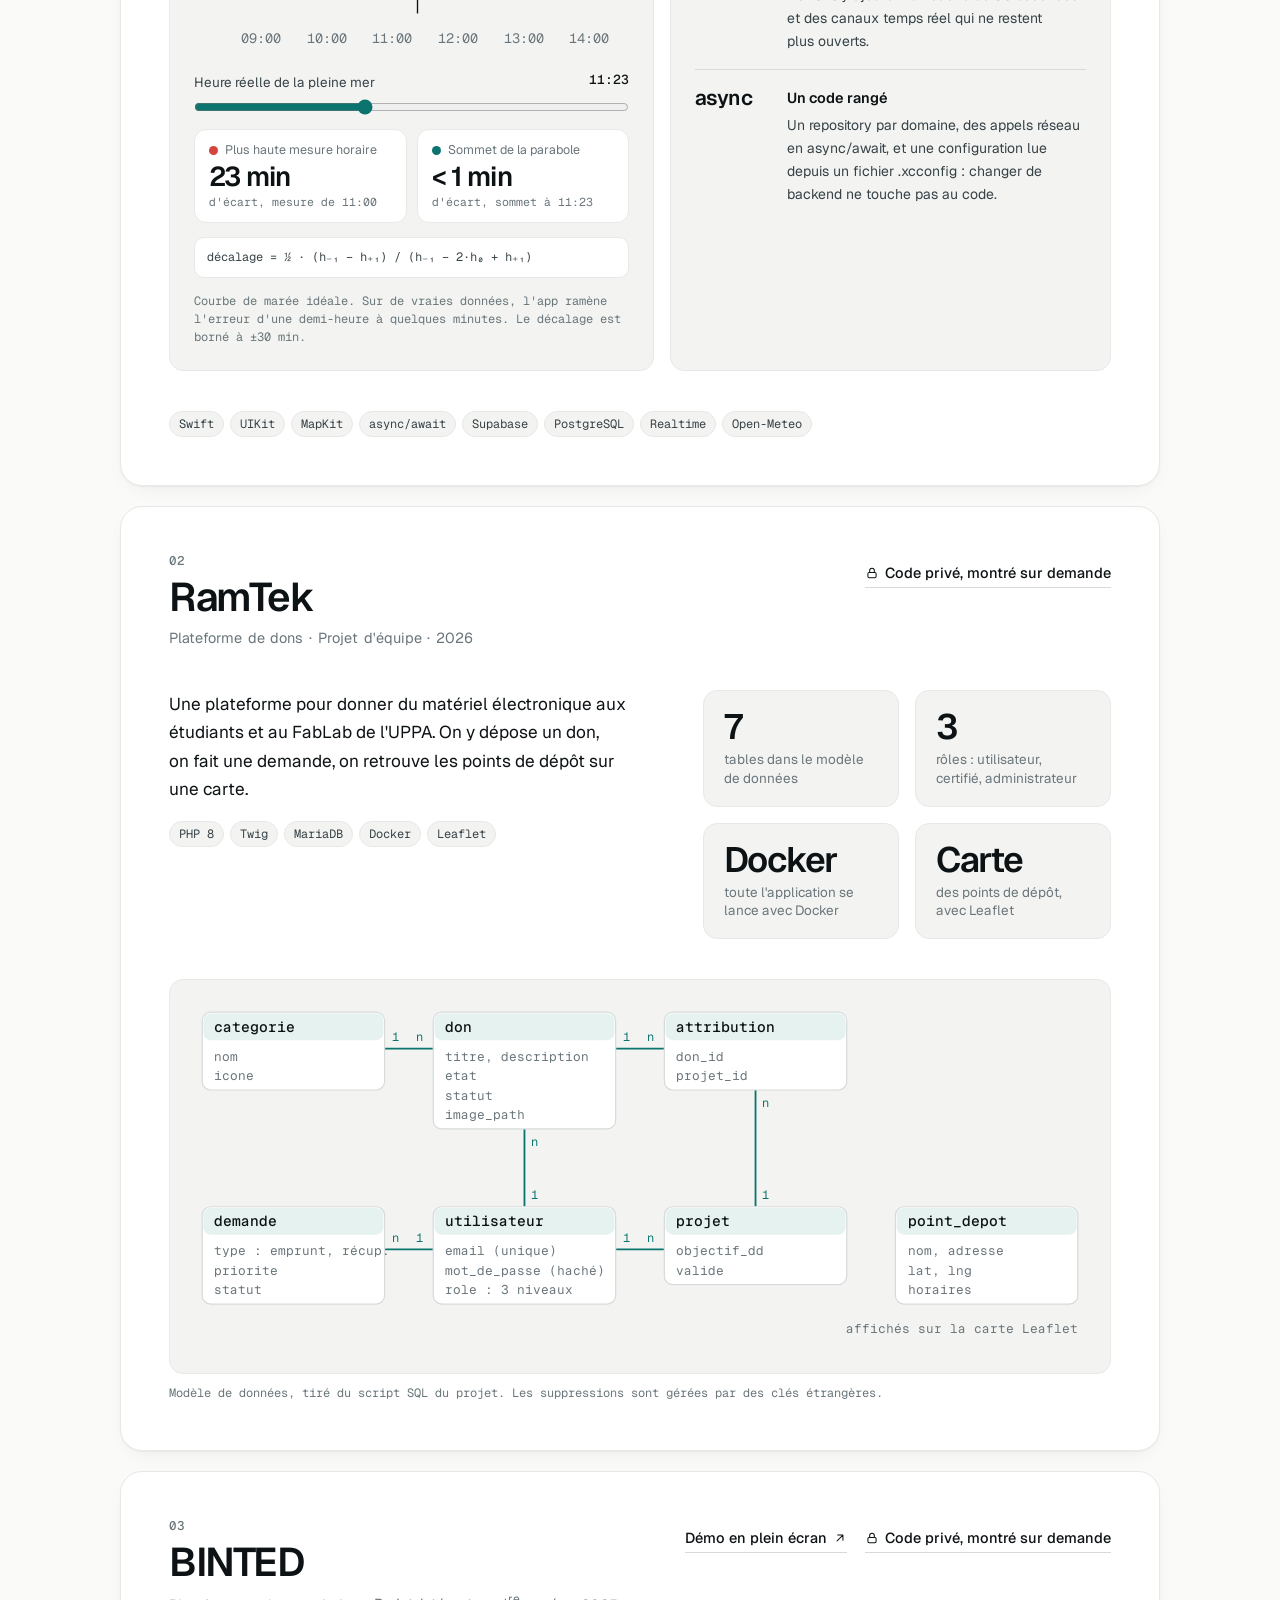
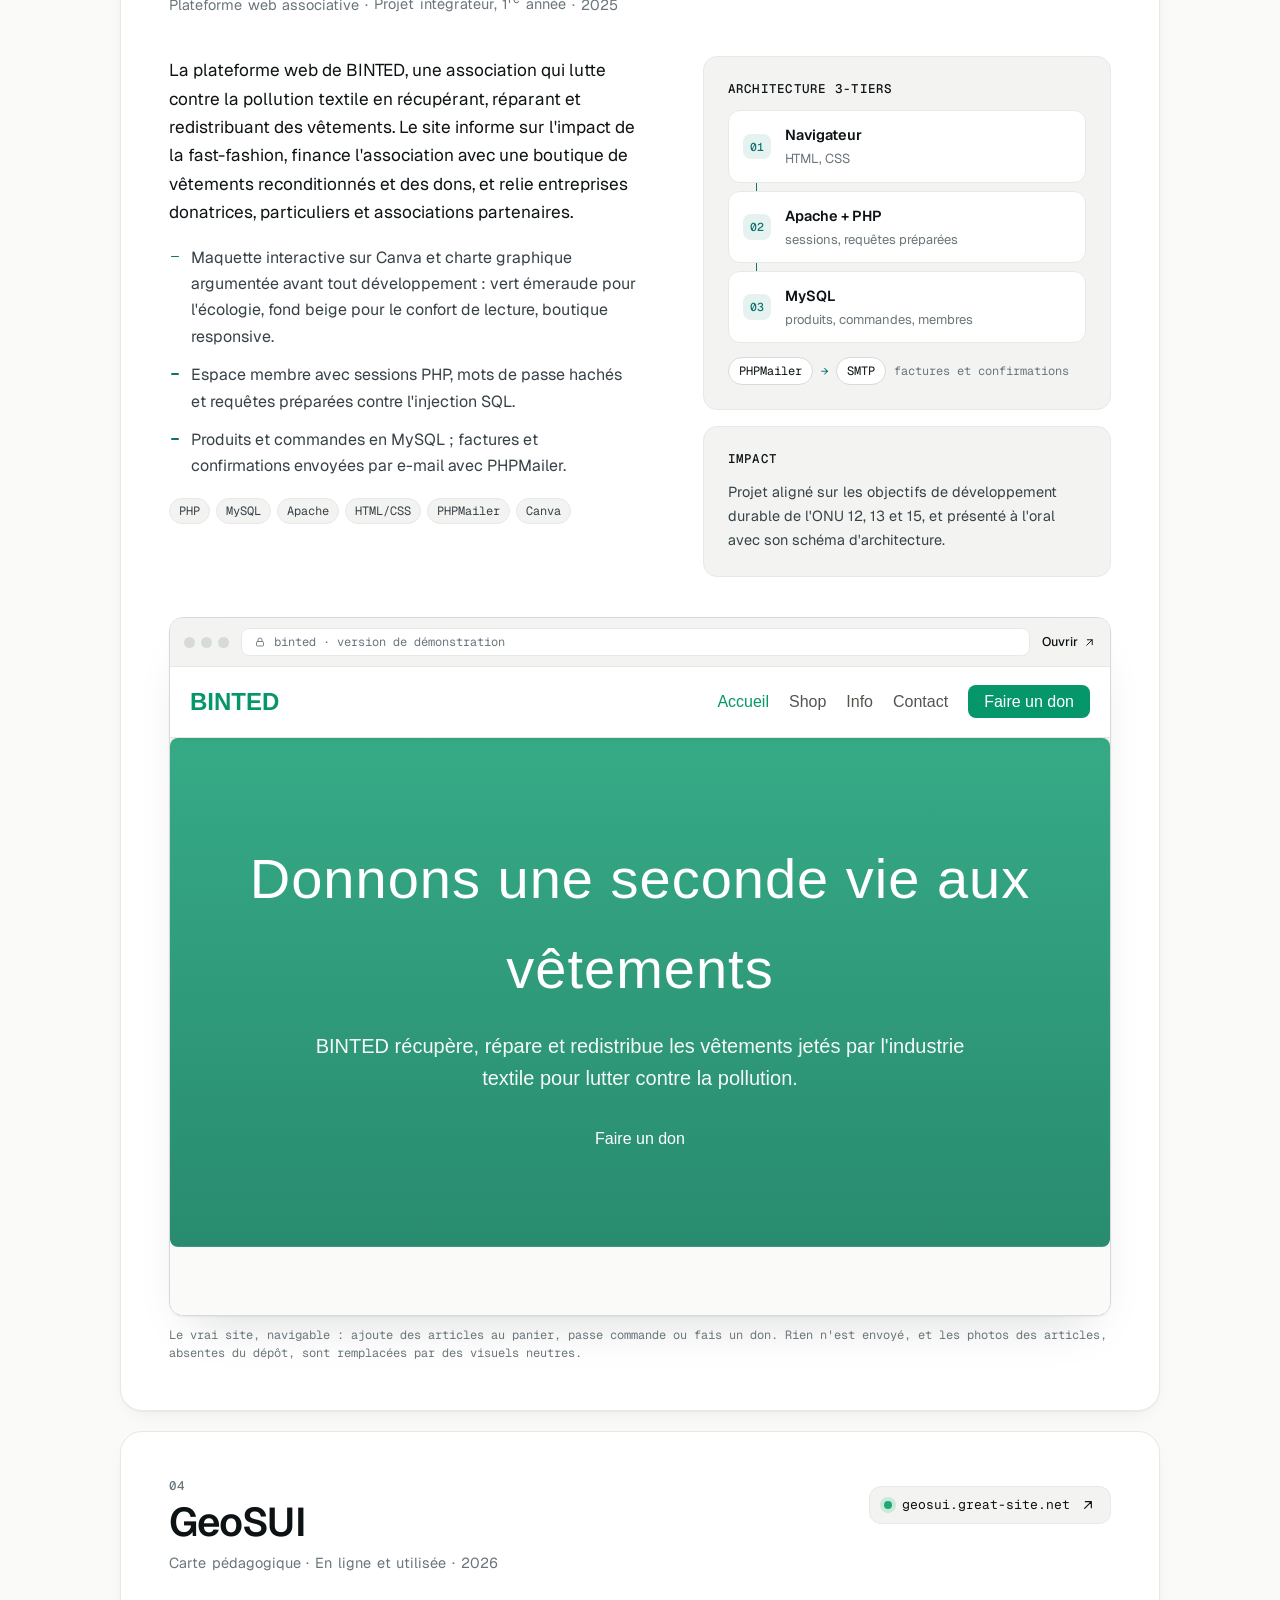
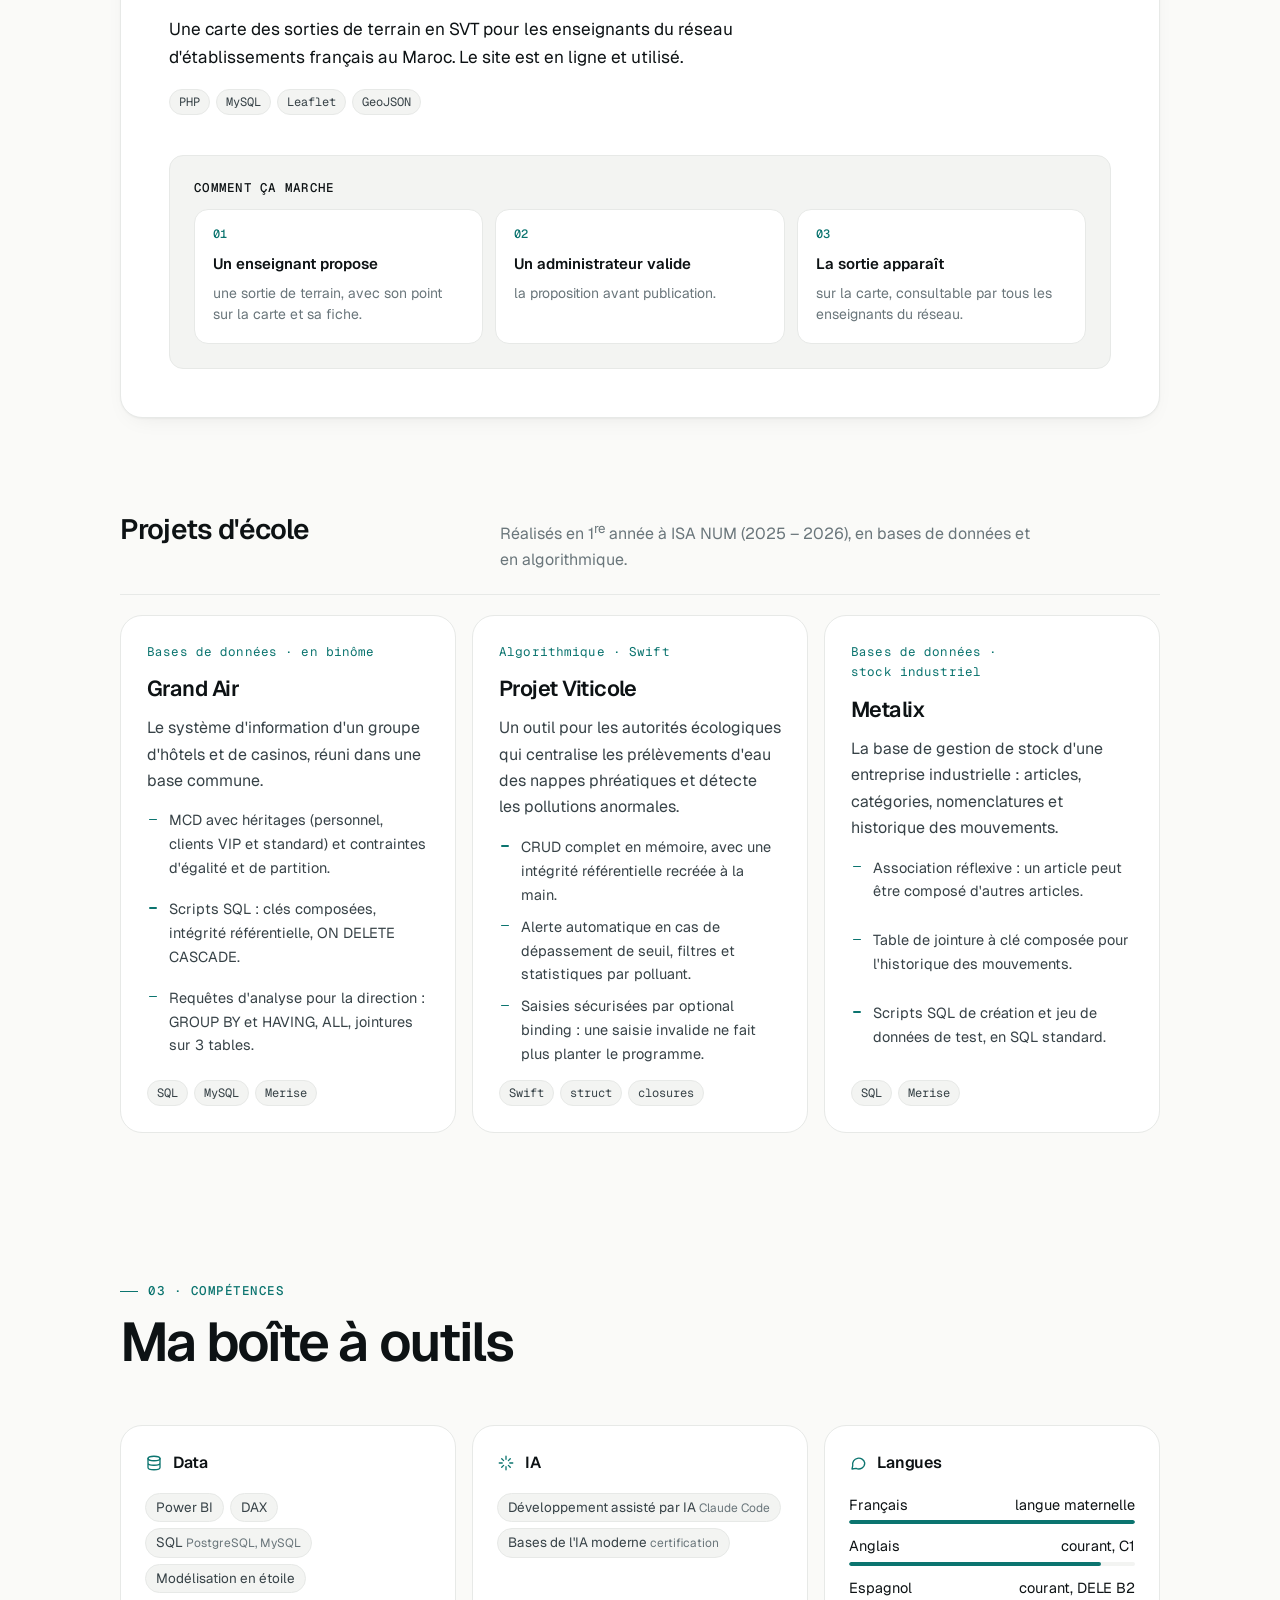
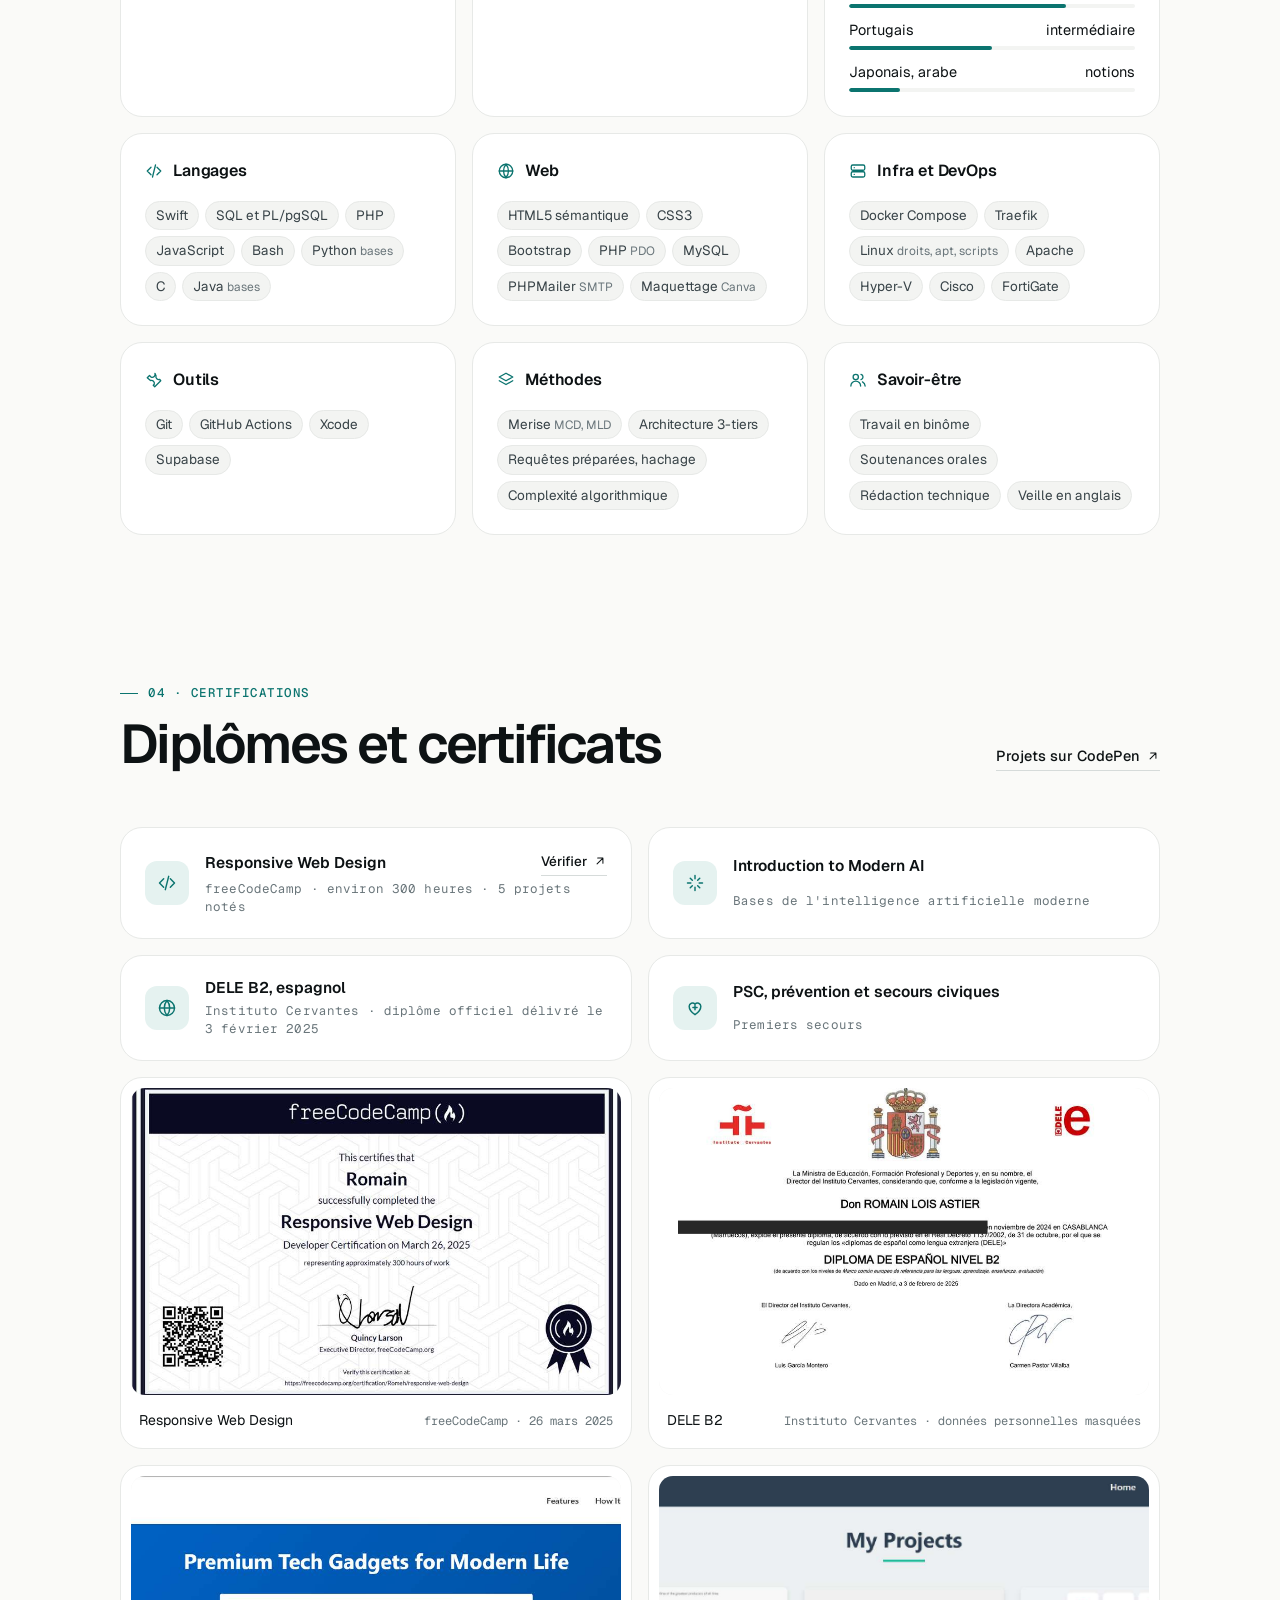
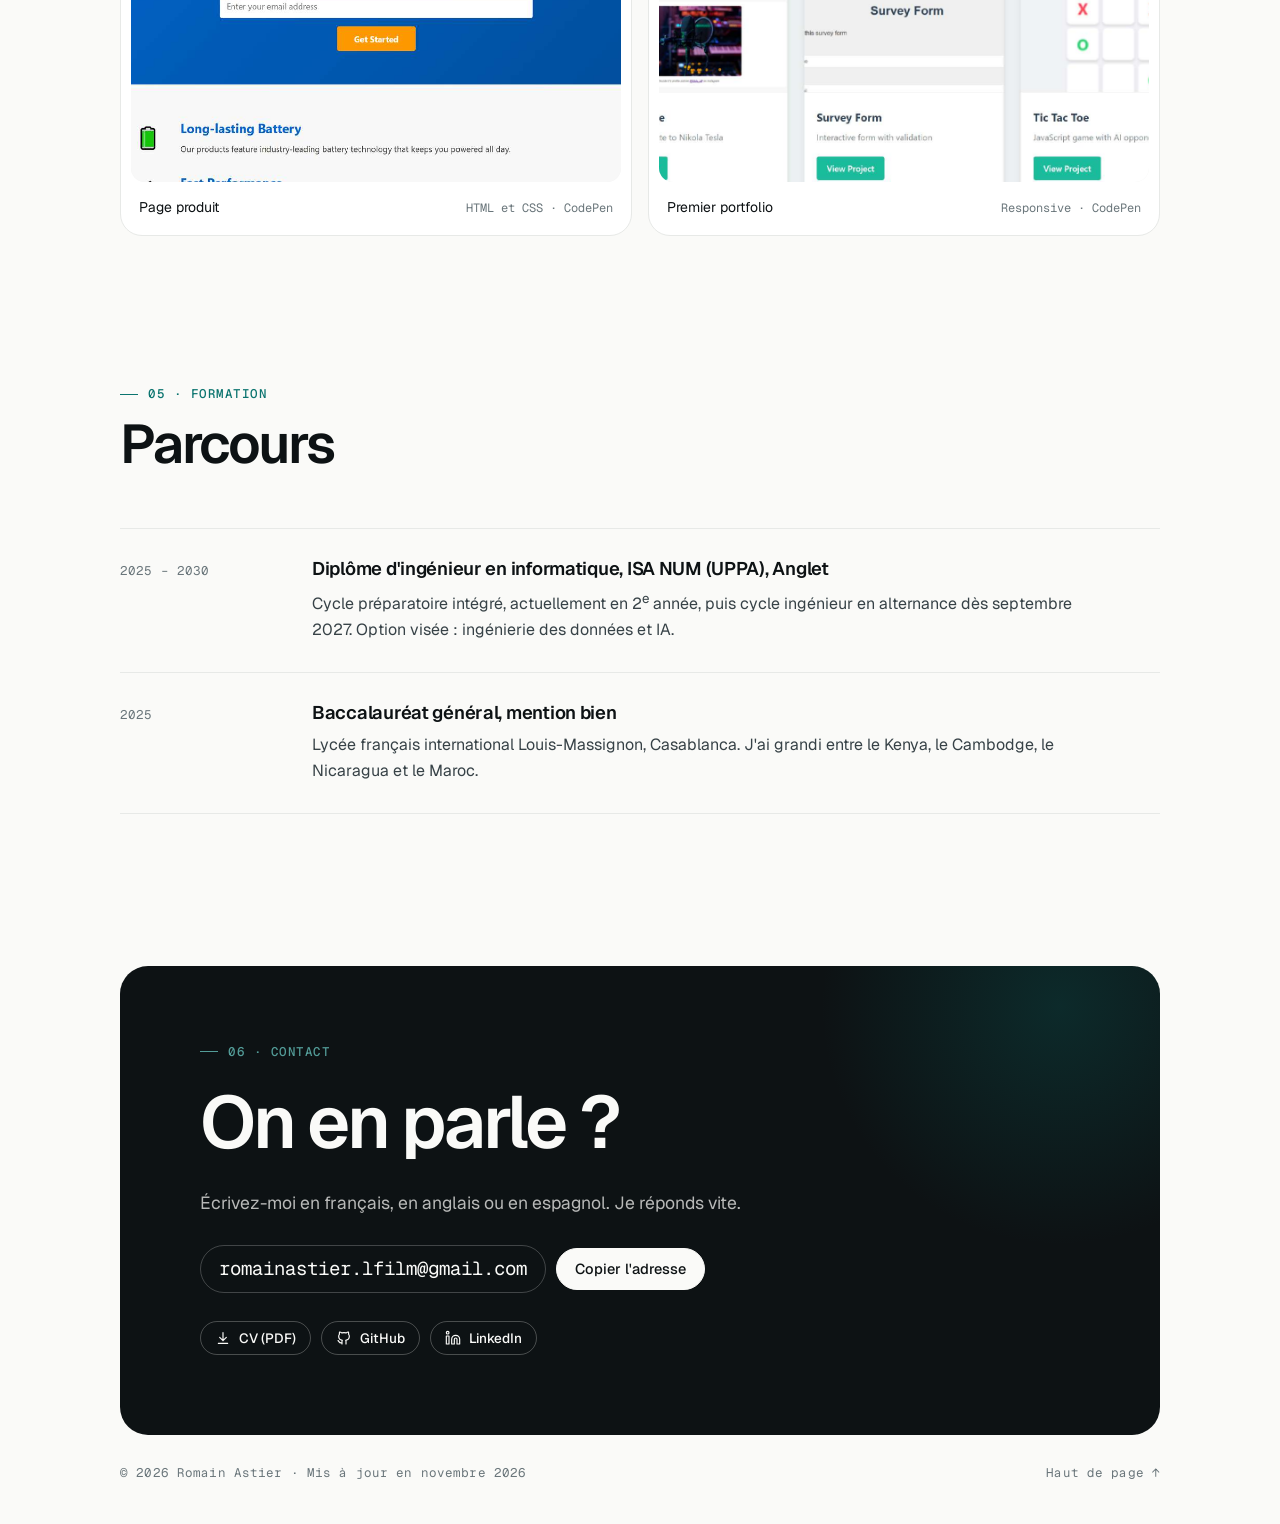
==== commit 0e1e4dbf: "Retire la préférence pour Lyon (CV et portfolio) Co-Authored-By: Claude Opus 5.5 <noreply@anthropic." ====
--- a/index.html
+++ b/index.html
@@ -866,7 +866,7 @@
     <div class="seek-card reveal">
       <div class="k mono"><span>Alternance</span><span>dès septembre 2027</span></div>
       <strong>3 ans</strong>
-      <p>Cycle ingénieur d'ISA NUM, en data ou en IA, de préférence à Lyon.</p>
+      <p>Cycle ingénieur d'ISA NUM, en data ou en IA, partout en France.</p>
     </div>
     <p class="facts mono reveal">
       <span><svg class="ico"><use href="#i-pin"/></svg>École à Anglet, logement à Lyon</span>
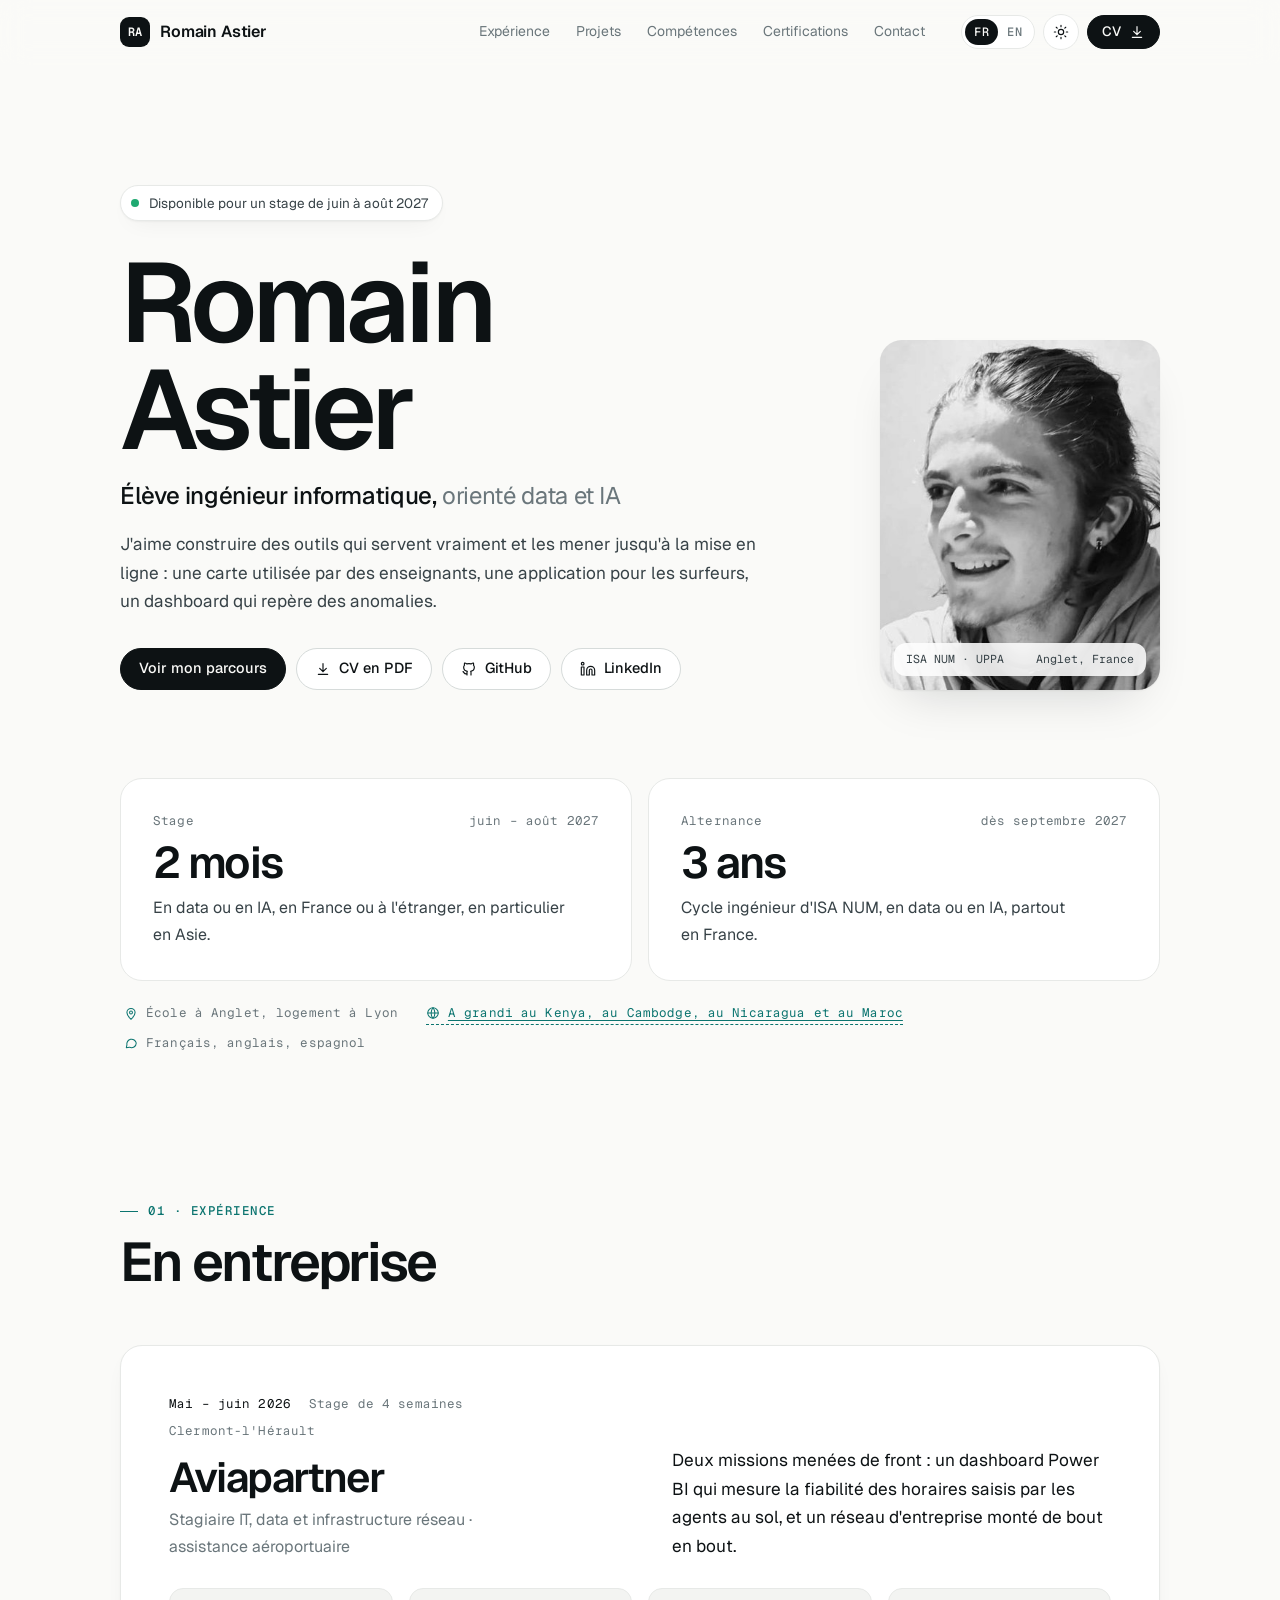
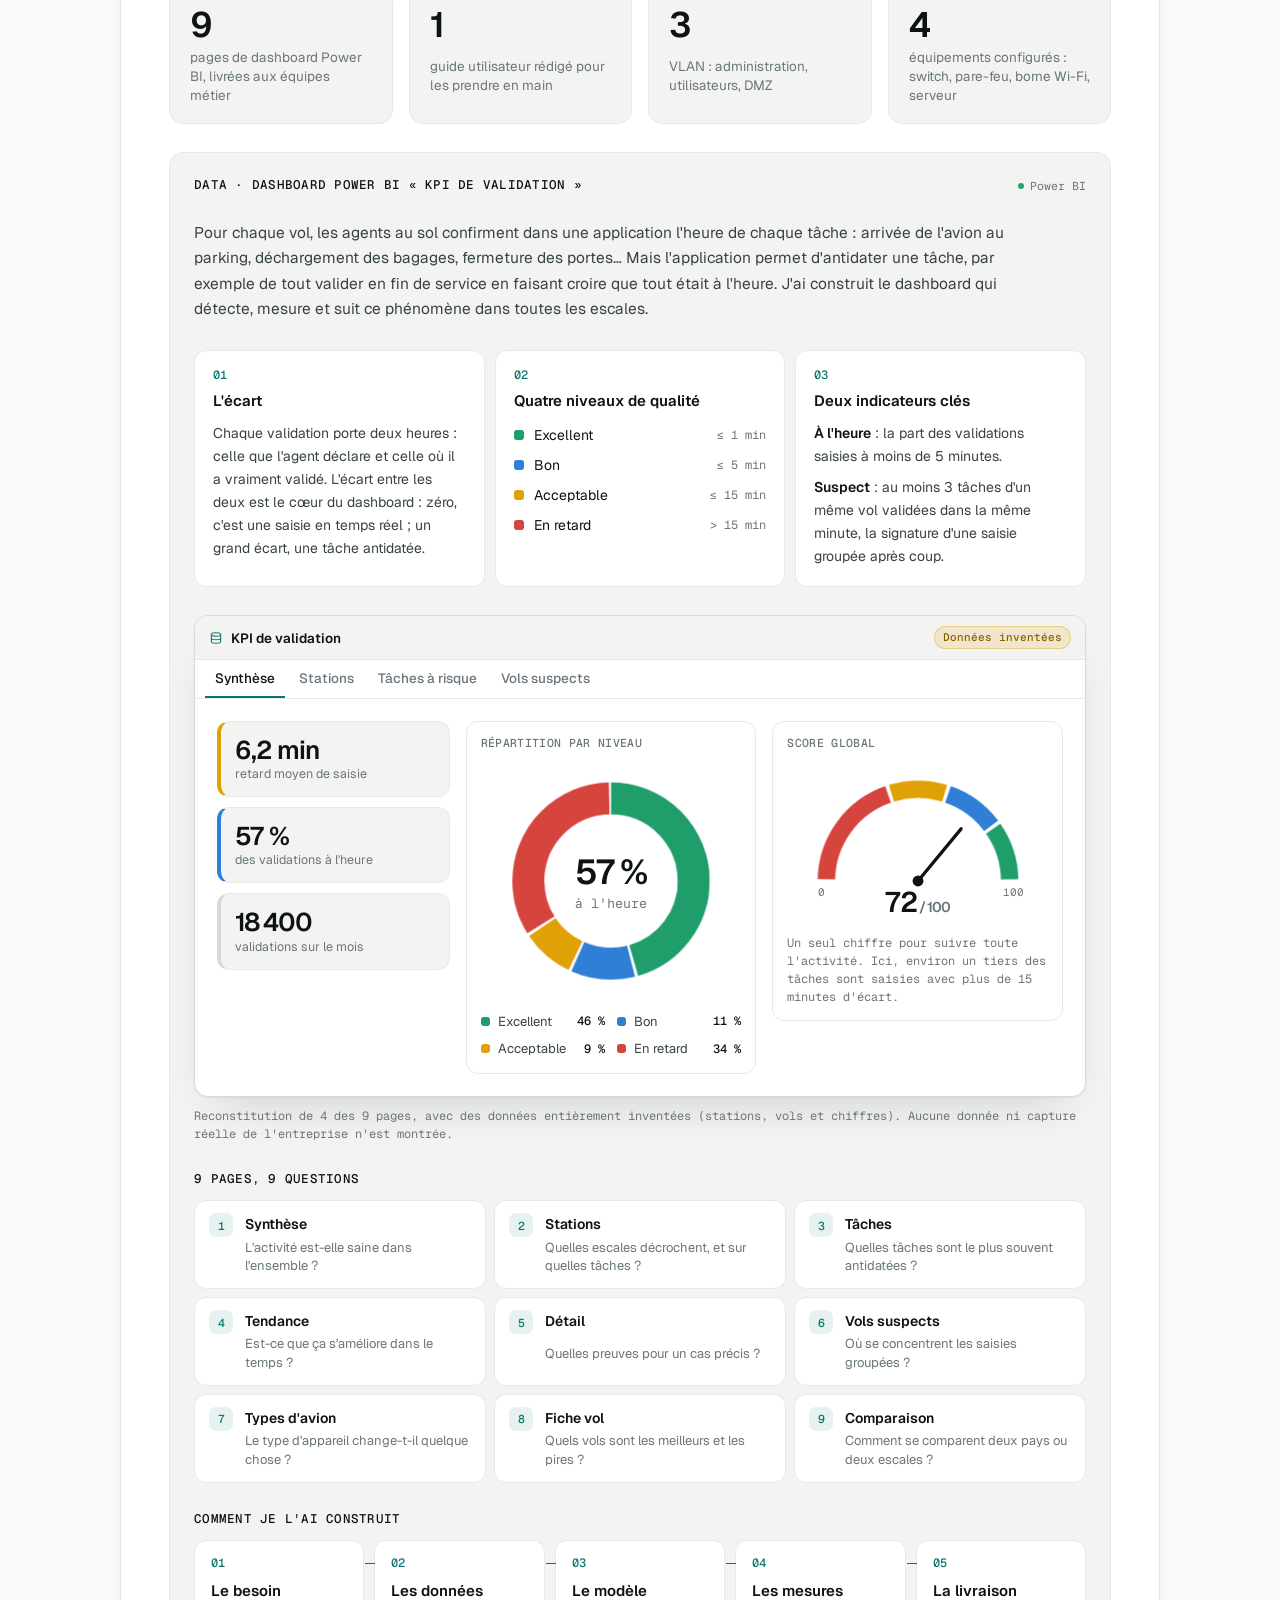
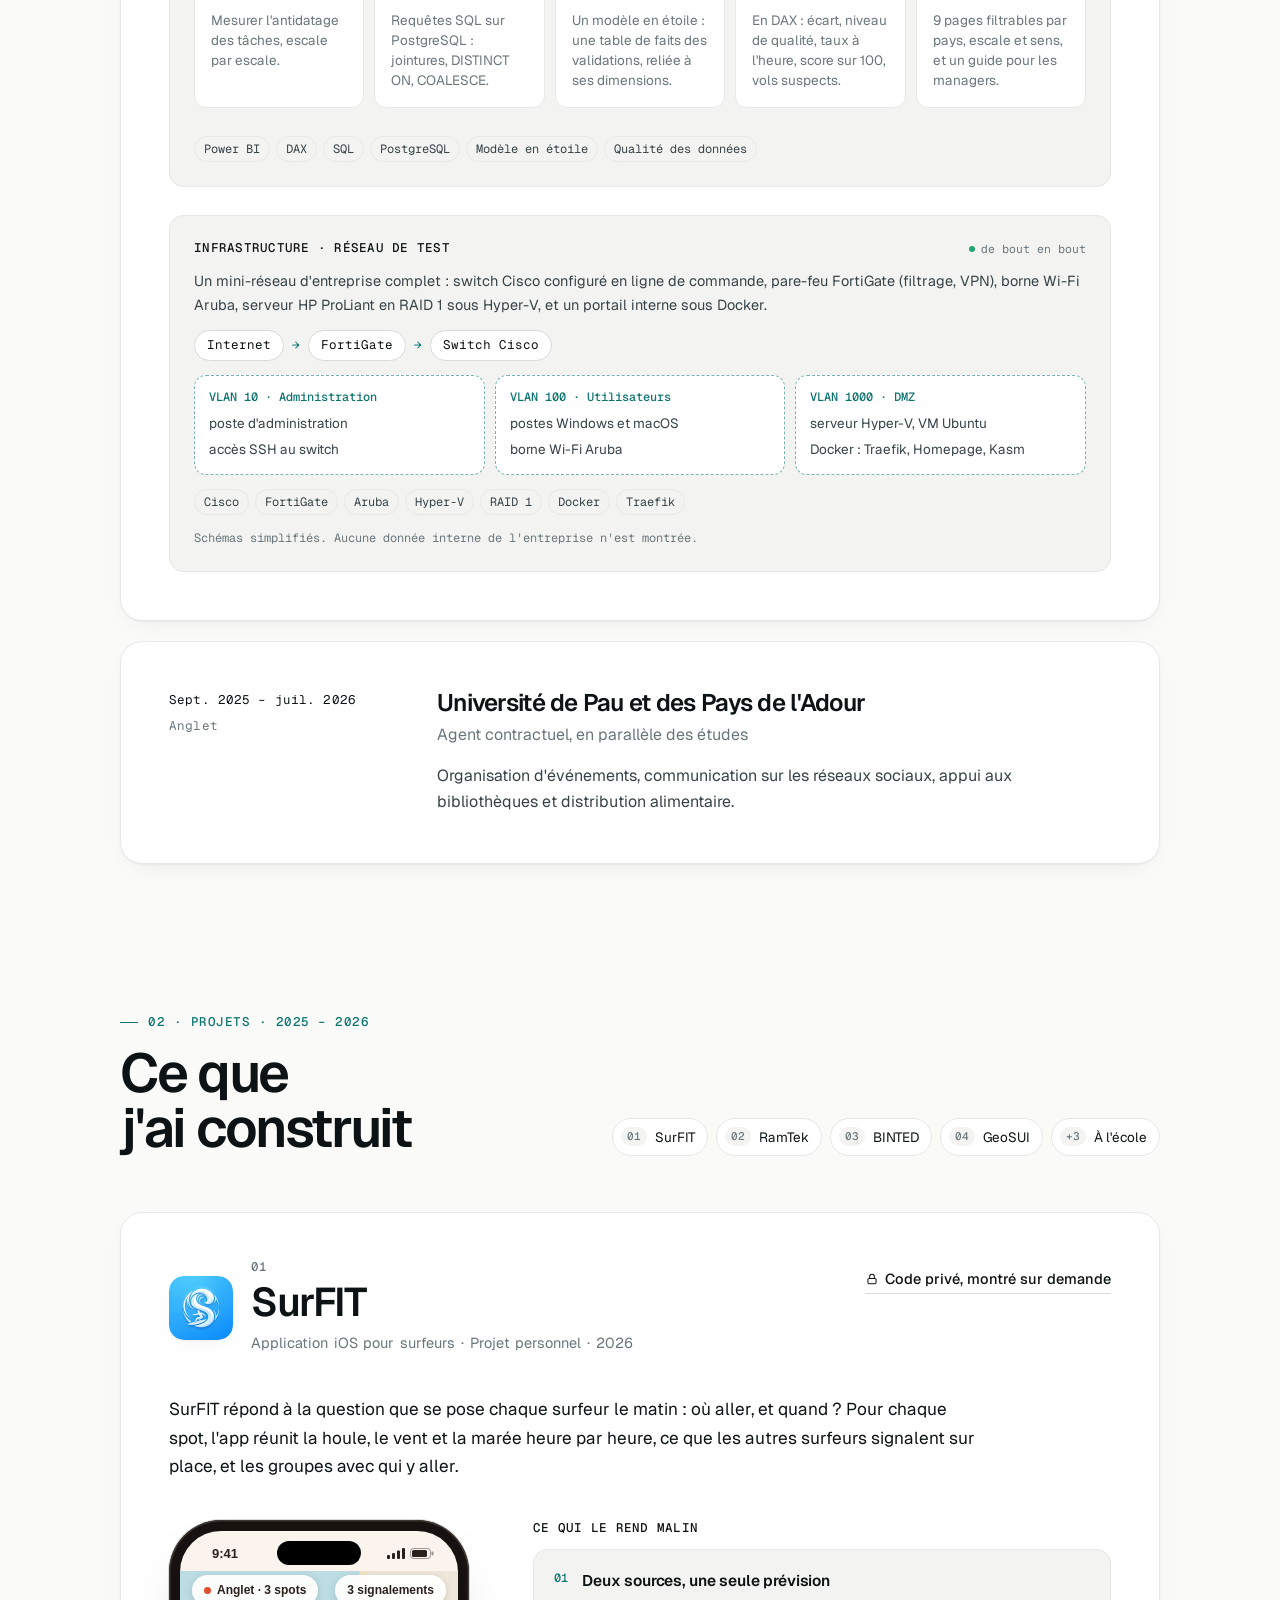
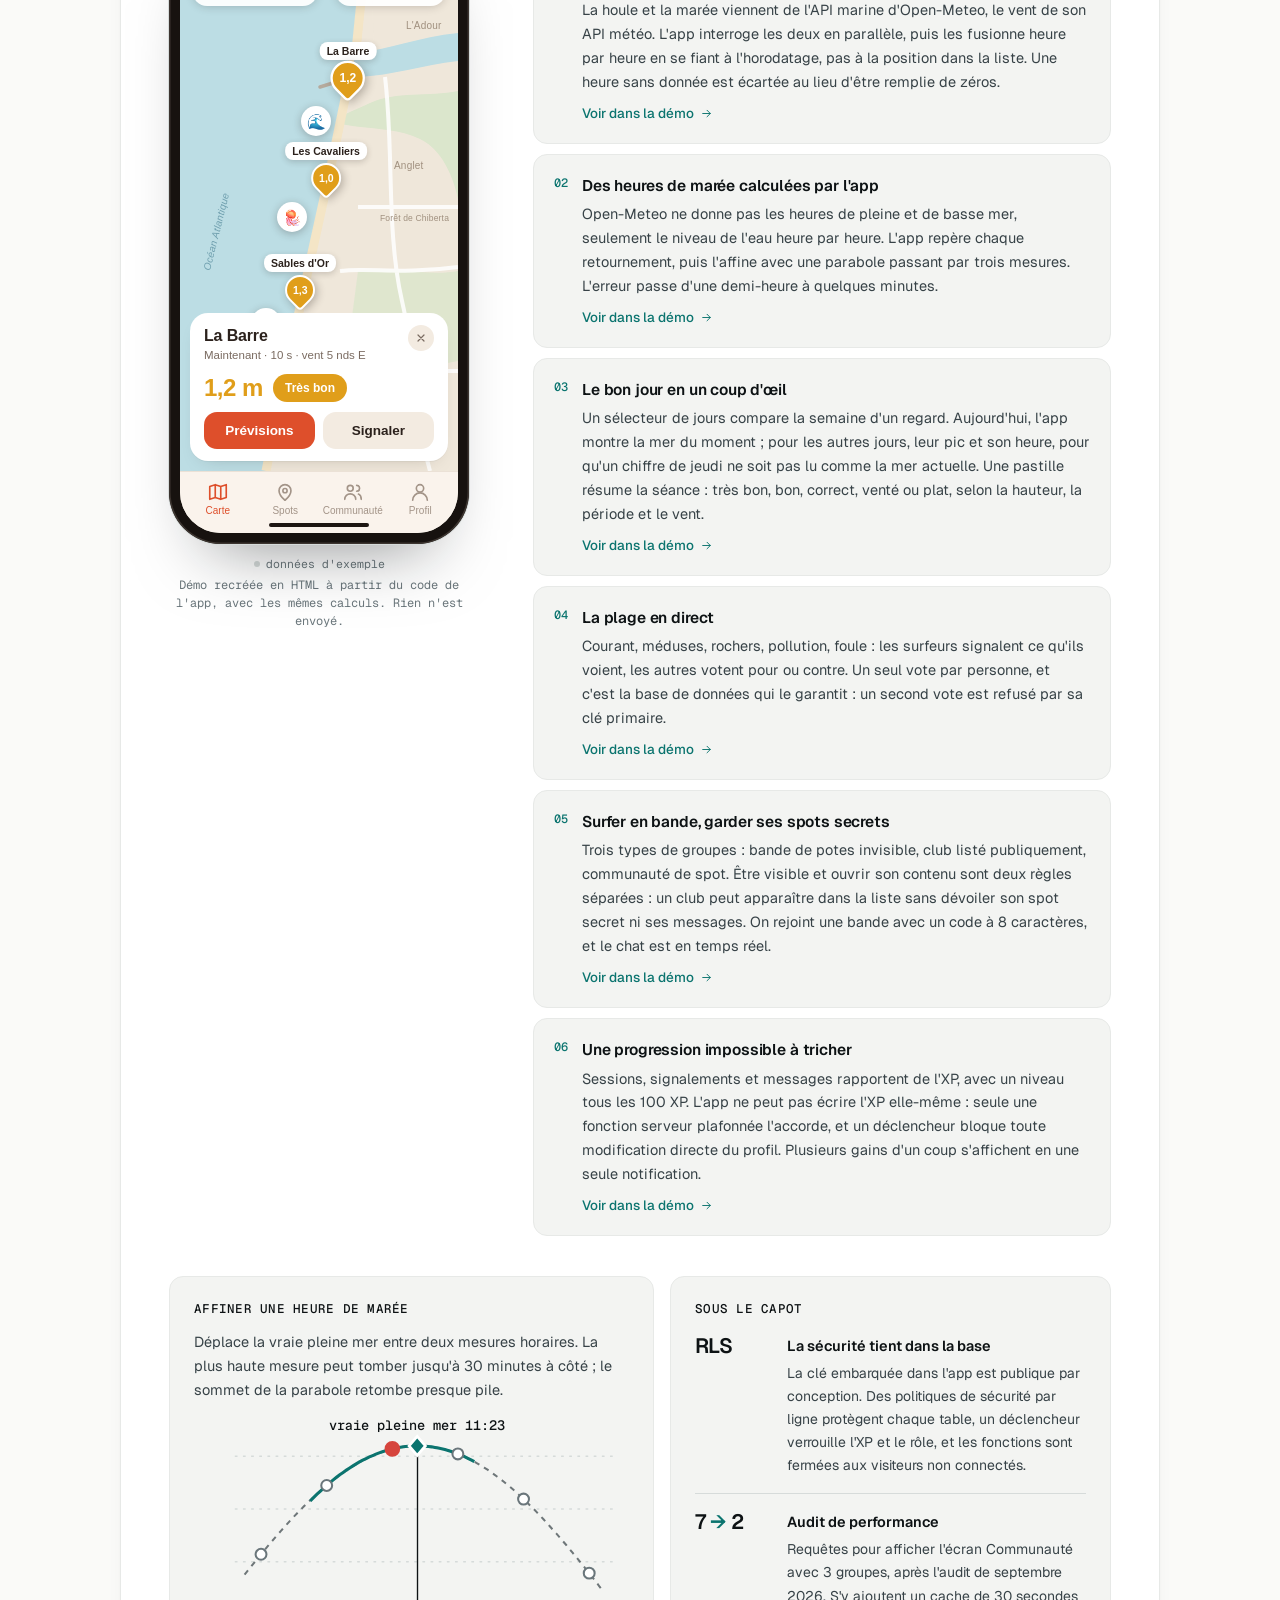
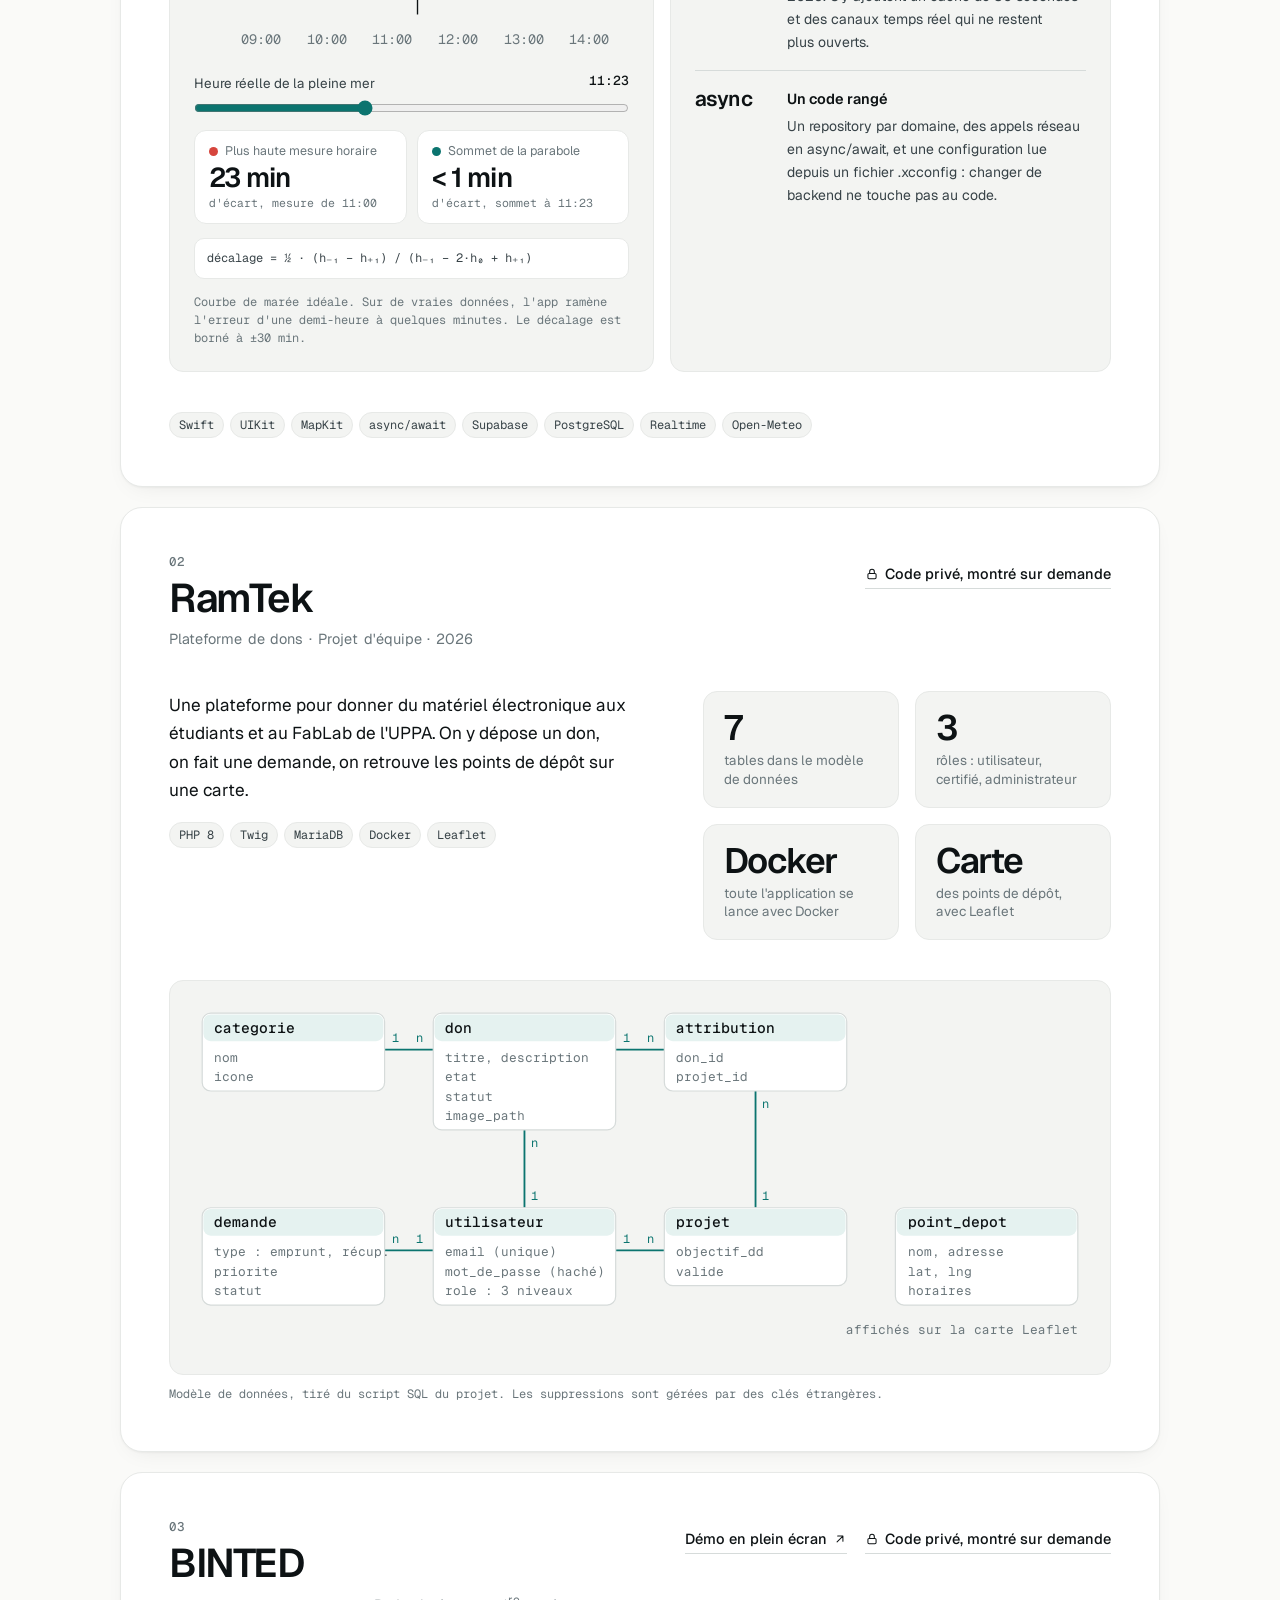
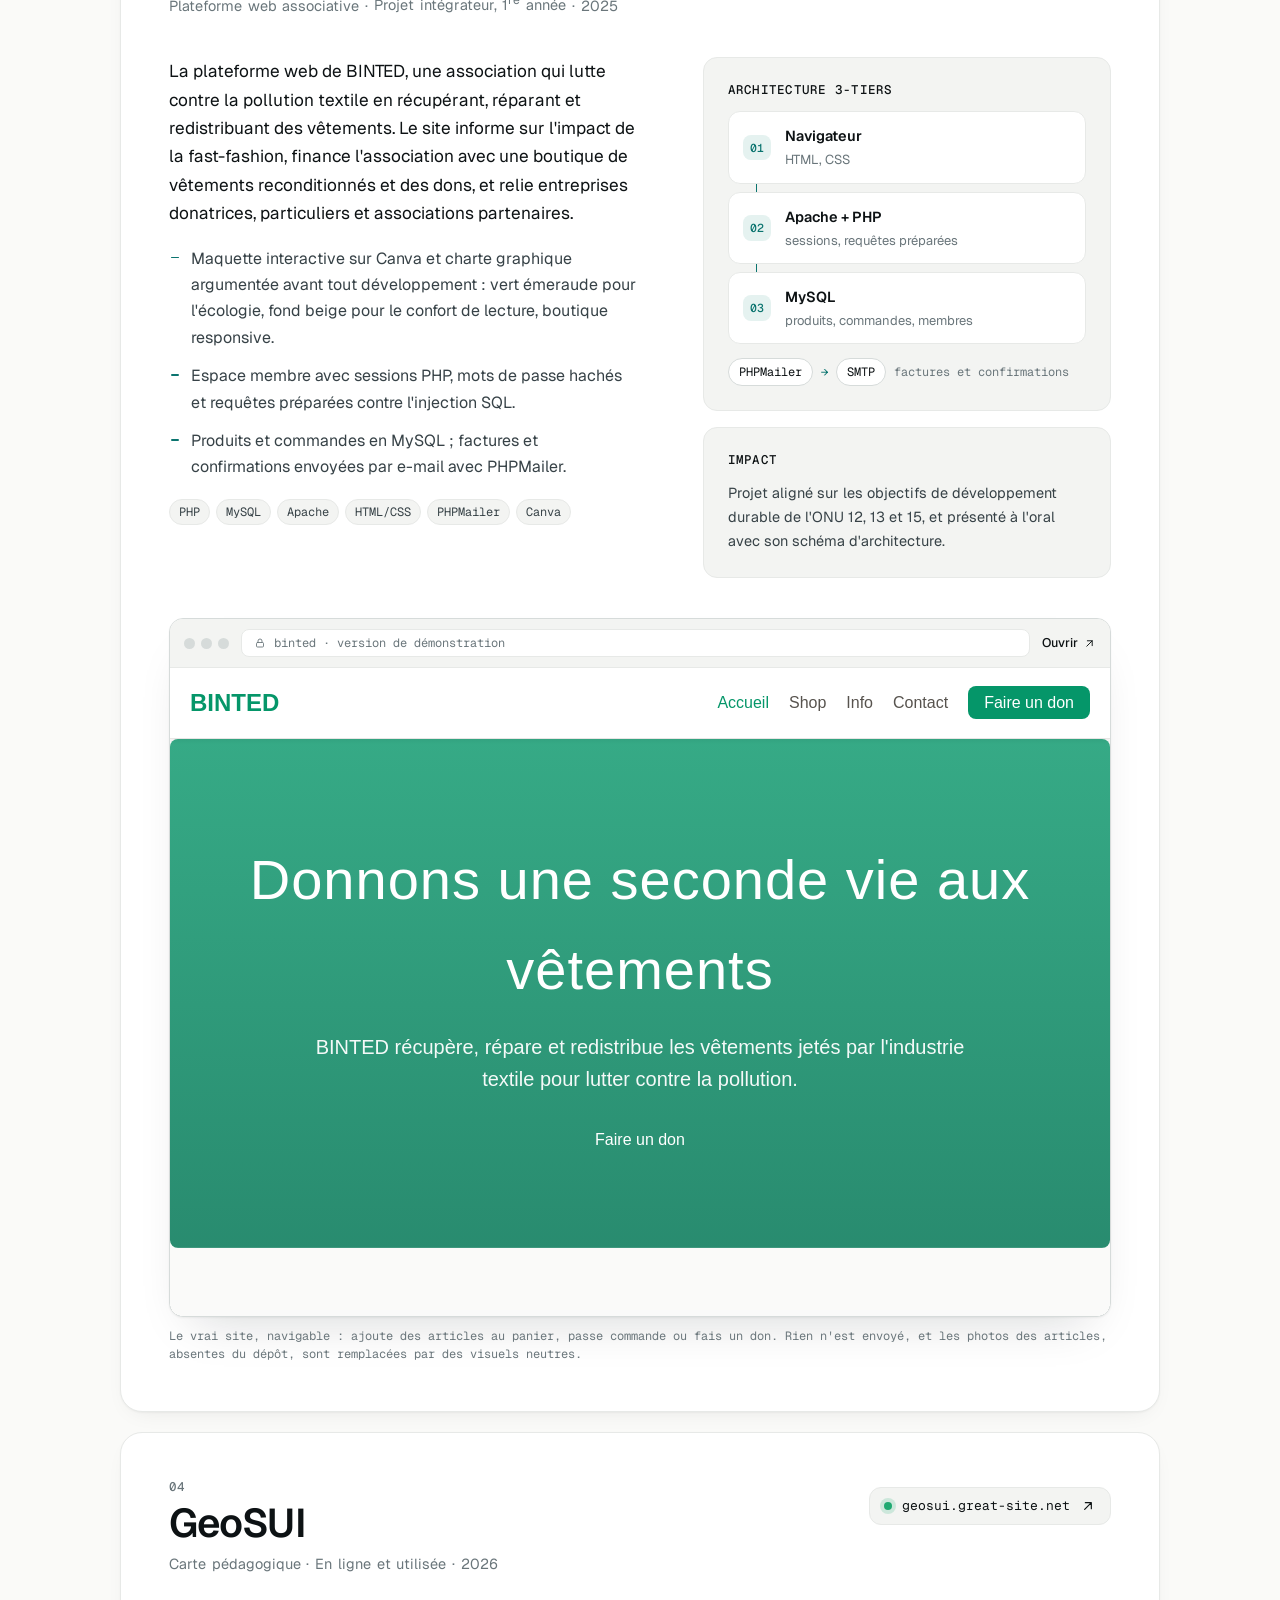
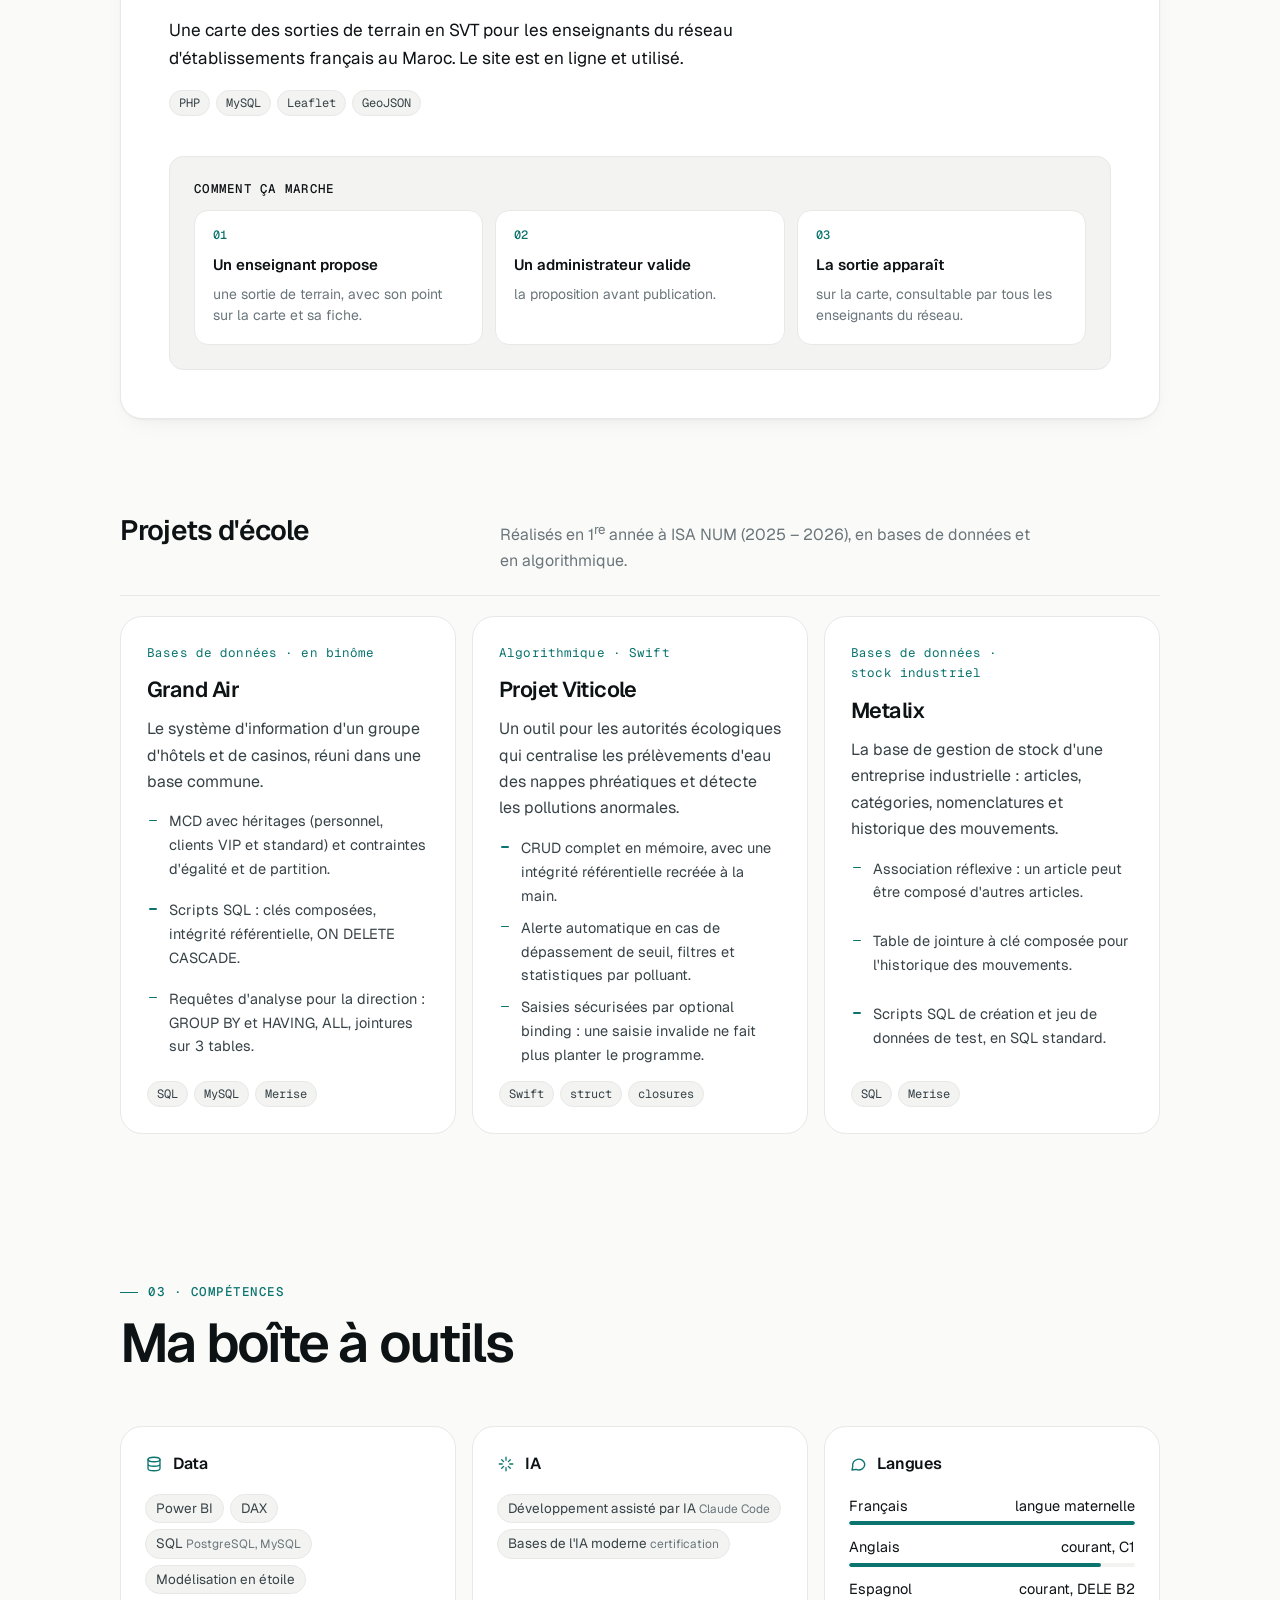
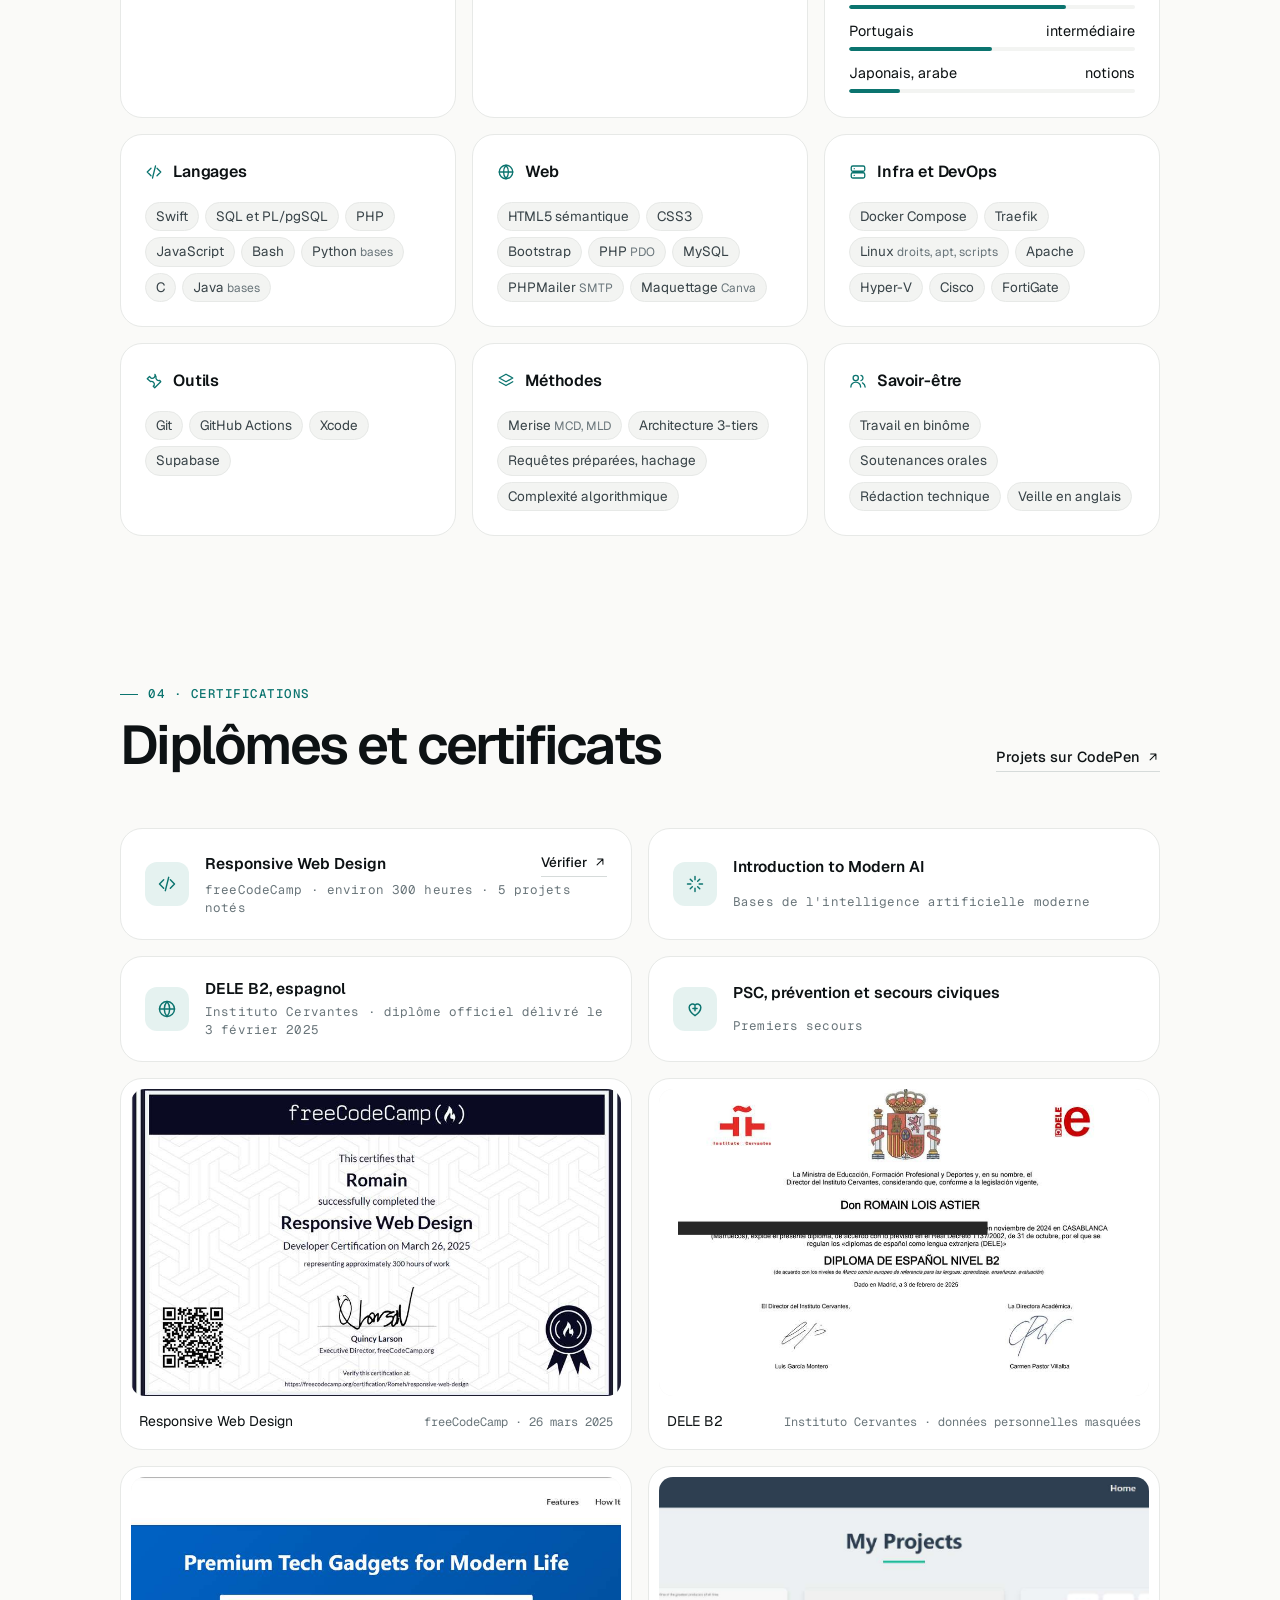
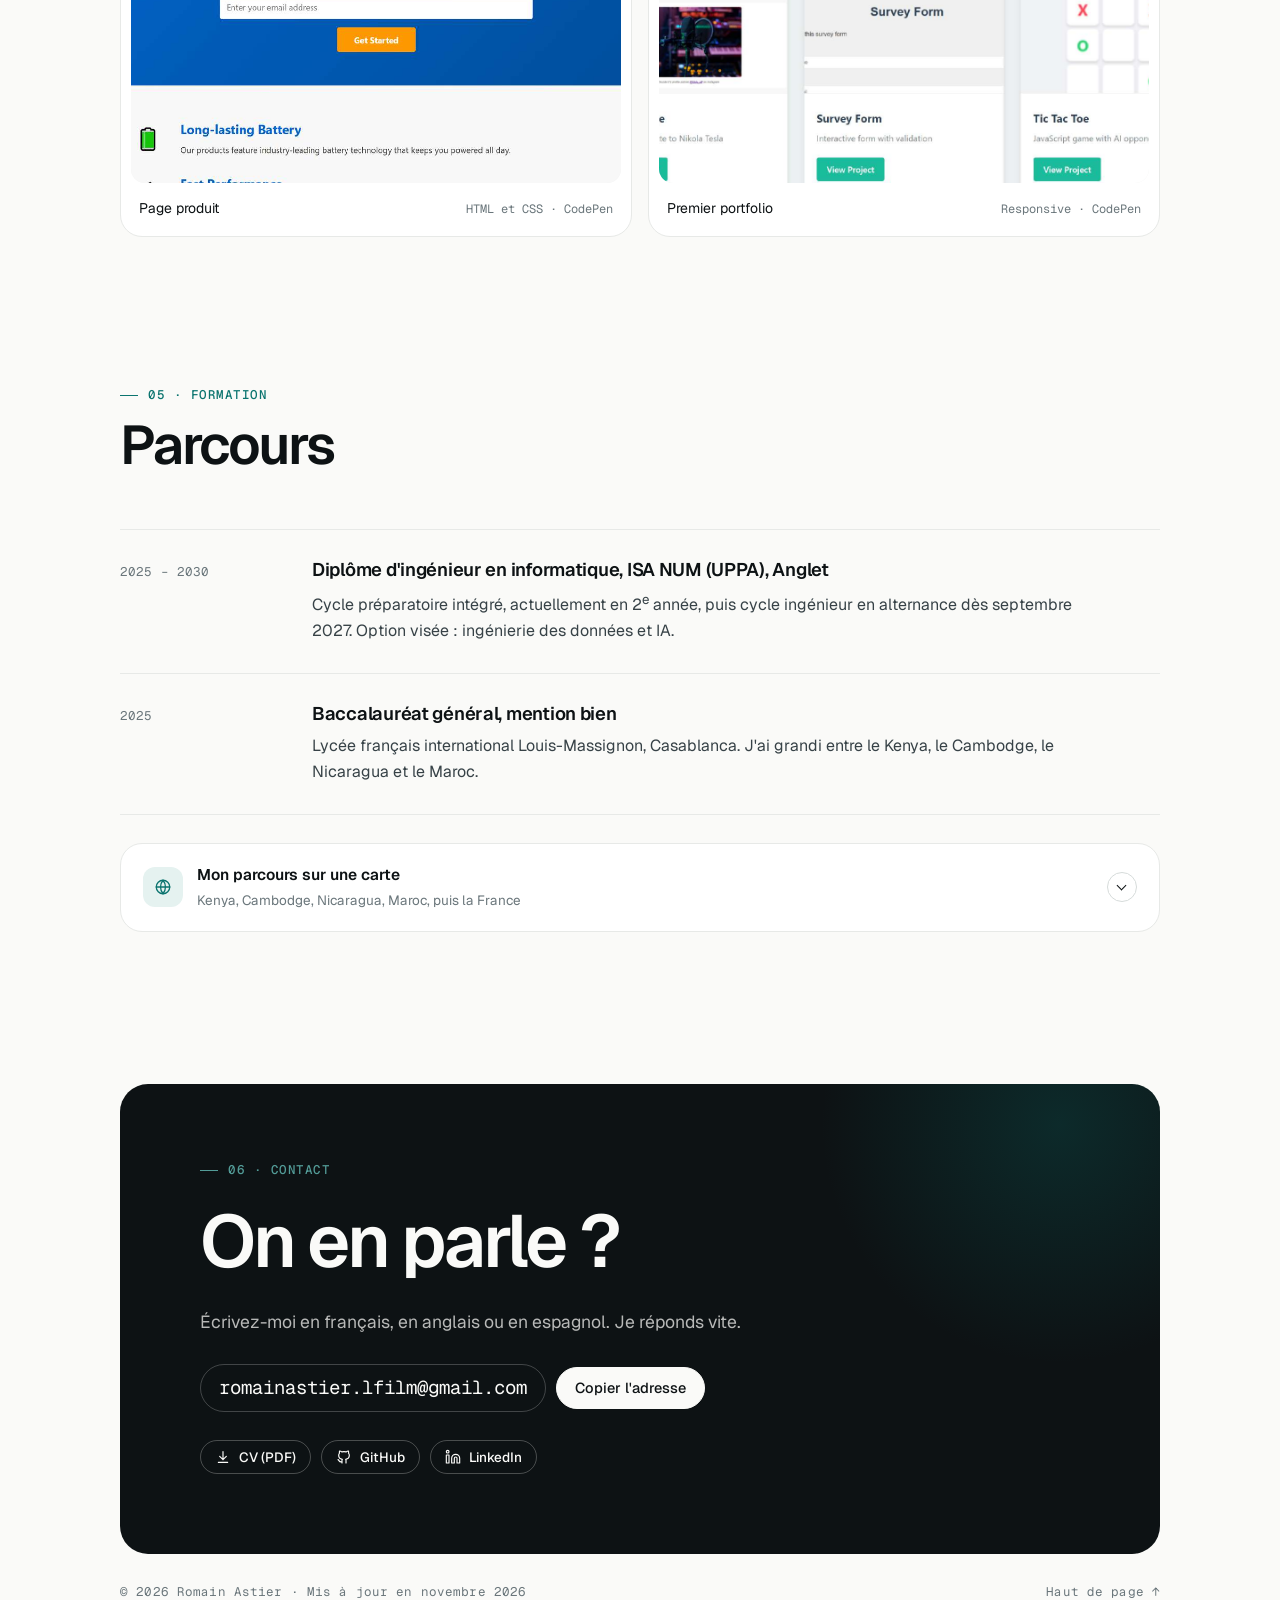
==== commit 18269e20: "Ajoute la carte du parcours, dates de stage juin-août 2027 et CV à jour" ====
--- a/index.html
+++ b/index.html
@@ -4,7 +4,7 @@
 <meta charset="utf-8">
 <meta name="viewport" content="width=device-width, initial-scale=1, viewport-fit=cover">
 <title>Romain Astier · Portfolio</title>
-<meta name="description" content="Portfolio de Romain Astier, élève ingénieur informatique orienté data et IA. Recherche un stage de 2 mois dès mai 2027 (France ou étranger) et une alternance dès septembre 2027.">
+<meta name="description" content="Portfolio de Romain Astier, élève ingénieur informatique orienté data et IA. Recherche un stage de 2 mois de juin à août 2027 (France ou étranger) et une alternance dès septembre 2027.">
 <meta property="og:title" content="Romain Astier · Portfolio">
 <meta property="og:description" content="Élève ingénieur informatique · data et IA">
 <meta name="theme-color" content="#fafaf8" media="(prefers-color-scheme: light)">
@@ -763,6 +763,53 @@
   .hood p { font-size: 14px; color: var(--ink-2); }
   @media (max-width: 400px) { .hood li { grid-template-columns: 1fr; } .hood li > b { grid-row: auto; } }
 
+  /* ---------- Carte du parcours ---------- */
+  .journey { margin-top: 28px; background: var(--surface); border: 1px solid var(--line); border-radius: var(--r-lg); overflow: hidden; }
+  .journey summary { list-style: none; cursor: pointer; display: grid; grid-template-columns: auto minmax(0, 1fr) auto; gap: 14px; align-items: center; padding: 18px 22px; }
+  .journey summary::-webkit-details-marker { display: none; }
+  .journey summary strong { display: block; color: var(--ink); font-weight: 600; font-size: 15.5px; }
+  .journey summary small { color: var(--muted); font-size: 13.5px; }
+  .jr-ico { width: 40px; height: 40px; border-radius: 12px; background: var(--accent-soft); color: var(--accent); display: grid; place-items: center; }
+  .jr-ico .ico { width: 18px; height: 18px; }
+  .jr-chev { width: 30px; height: 30px; border-radius: 50%; border: 1px solid var(--line-2); position: relative; transition: transform .3s var(--ease); }
+  .jr-chev::before { content: ""; position: absolute; left: 10px; top: 9px; width: 7px; height: 7px; border-right: 1.75px solid var(--ink); border-bottom: 1.75px solid var(--ink); transform: rotate(45deg); }
+  .journey[open] .jr-chev { transform: rotate(180deg); }
+  .journey summary:hover .jr-chev { border-color: var(--ink); }
+  .jr-body { display: grid; grid-template-columns: minmax(0, 1.9fr) minmax(0, 1fr); gap: clamp(20px, 3vw, 36px); padding: 4px 22px 24px; align-items: center; }
+  @media (max-width: 860px) { .jr-body { grid-template-columns: minmax(0, 1fr); } }
+  .jr-fig { display: grid; gap: 10px; }
+  .jr-map { width: 100%; height: auto; display: block; }
+  .jr-sphere { fill: var(--surface-2); }
+  .jr-grat { fill: none; stroke: var(--line); stroke-width: .6; }
+  .jr-land { fill: color-mix(in srgb, var(--ink) 11%, var(--surface)); stroke: none; }
+  .jr-visited { fill: color-mix(in srgb, var(--accent) 32%, var(--surface)); stroke: var(--surface); stroke-width: .5; }
+  .jr-lived { fill: var(--accent); stroke: var(--surface); stroke-width: .6; }
+  .jr-arc { fill: none; stroke: var(--ink); stroke-width: 1.6; stroke-dasharray: 1; stroke-dashoffset: 0; stroke-linecap: round; opacity: .75; }
+  .jr-pt circle { fill: var(--ink); stroke: var(--surface); stroke-width: 2.5; }
+  .jr-pt text { fill: var(--bg); font: 600 11px/1 var(--mono); }
+  .jr-legend { display: flex; flex-wrap: wrap; gap: 6px 18px; font: 400 12px/1.4 var(--mono); color: var(--muted); }
+  .jr-legend i { display: inline-block; width: 10px; height: 10px; border-radius: 3px; margin-right: 7px; vertical-align: -1px; }
+  .jr-legend .lv { background: var(--accent); }
+  .jr-vdot { fill: color-mix(in srgb, var(--accent) 55%, var(--surface)); stroke: var(--surface); stroke-width: 1; }
+  .jr-vlist { flex-basis: 100%; font: 400 13px/1.55 var(--sans, inherit); color: var(--muted); }
+  .jr-legend .vs { background: color-mix(in srgb, var(--accent) 32%, var(--surface)); }
+  .jr-steps { list-style: none; display: grid; gap: 4px; counter-reset: jr; }
+  .jr-steps li { counter-increment: jr; display: grid; grid-template-columns: auto minmax(0, 1fr); gap: 1px 12px; padding: 10px 0; border-top: 1px solid var(--line); }
+  .jr-steps li:first-child { border-top: 0; }
+  .jr-steps li::before { content: counter(jr); grid-row: span 2; width: 24px; height: 24px; border-radius: 50%; background: var(--ink); color: var(--bg); display: grid; place-items: center; font: 600 11px/1 var(--mono); margin-top: 1px; }
+  .jr-steps b { color: var(--ink); font-weight: 600; font-size: 15px; }
+  .jr-steps b em { font: 400 11.5px/1 var(--mono); font-style: normal; color: var(--muted); margin-left: 8px; letter-spacing: .02em; }
+  .jr-steps span { font-size: 14px; color: var(--ink-2); line-height: 1.5; }
+  .jr-link { display: inline-flex; align-items: center; gap: 8px; border-bottom: 1px dashed currentColor; }
+  .jr-link:hover { color: var(--ink); }
+  @media (prefers-reduced-motion: no-preference) {
+    .journey[open] .jr-arc { animation: jrdraw .9s var(--ease) both; animation-delay: calc(var(--i) * .45s); }
+    .journey[open] .jr-pt { animation: jrpop .45s var(--ease) both; animation-delay: calc(var(--i) * .45s); transform-box: fill-box; }
+  }
+  @keyframes jrdraw { from { stroke-dashoffset: 1; } }
+  @keyframes jrpop { from { opacity: 0; } }
+  @media (max-width: 560px) { .journey summary { padding: 16px; } .jr-body { padding: 0 16px 18px; } .jr-pt circle { r: 15; } .jr-pt text { font-size: 15px; } }
+
   /* ---------- Apparition au défilement ---------- */
   @media (prefers-reduced-motion: no-preference) {
     .js .reveal { opacity: 0; transform: translateY(18px); transition: opacity .8s var(--ease), transform .8s var(--ease); }
@@ -840,7 +887,7 @@
 
   <section class="hero" aria-labelledby="nom">
     <div>
-      <p class="status reveal"><span class="pulse" aria-hidden="true"></span>Disponible pour un stage dès mai 2027</p>
+      <p class="status reveal"><span class="pulse" aria-hidden="true"></span>Disponible pour un stage de juin à août 2027</p>
       <h1 id="nom" class="reveal">Romain Astier</h1>
       <p class="role reveal">Élève ingénieur informatique, <span>orienté data et IA</span></p>
       <p class="lead reveal">J'aime construire des outils qui servent vraiment et les mener jusqu'à la mise en ligne : une carte utilisée par des enseignants, une application pour les surfeurs, un dashboard qui repère des anomalies.</p>
@@ -859,7 +906,7 @@
 
   <section class="seek" aria-label="Ce que je recherche">
     <div class="seek-card reveal">
-      <div class="k mono"><span>Stage</span><span>dès mai 2027</span></div>
+      <div class="k mono"><span>Stage</span><span>juin – août 2027</span></div>
       <strong>2 mois</strong>
       <p>En data ou en IA, en France ou à l'étranger, en particulier en Asie.</p>
     </div>
@@ -870,7 +917,7 @@
     </div>
     <p class="facts mono reveal">
       <span><svg class="ico"><use href="#i-pin"/></svg>École à Anglet, logement à Lyon</span>
-      <span><svg class="ico"><use href="#i-globe"/></svg>A grandi au Kenya, au Cambodge, au Nicaragua et au Maroc</span>
+      <a href="#parcours" class="jr-link" data-open-journey><svg class="ico"><use href="#i-globe"/></svg>A grandi au Kenya, au Cambodge, au Nicaragua et au Maroc</a>
       <span><svg class="ico"><use href="#i-chat"/></svg>Français, anglais, espagnol</span>
     </p>
   </section>
@@ -1449,6 +1496,22 @@
         </div>
       </div>
     </div>
+    <details class="journey reveal" id="parcours">
+      <summary><span class="jr-ico"><svg class="ico"><use href="#i-globe"/></svg></span><span><strong>Mon parcours sur une carte</strong><small>Kenya, Cambodge, Nicaragua, Maroc, puis la France</small></span><span class="jr-chev" aria-hidden="true"></span></summary>
+      <div class="jr-body">
+        <figure class="jr-fig">
+          <svg viewBox="0 0 960 470" class="jr-map" role="img" aria-labelledby="jr-t"><title id="jr-t">Carte du monde : Kenya, Cambodge, Nicaragua, Maroc, puis France</title><path class="jr-land" d="M949,330.8L949.8,330.3L950.6,331.2L949.7,332.9L947.9,333.4L946.4,333L946.5,331.5L947.8,330.4ZM955.4,326L956,325.9L955.3,327.5L955,327.7L953,328.5L951.1,329.2L951,327.9L952.6,327.3L953.5,327.1L955.4,326ZM579.7,146.2L580.9,148.7L583.5,149.4L585.6,151L589.4,151.6L593.5,150.7L593.6,149.9L592.8,147.6L592.7,144.2L590.4,143L590.8,140.8L589,140.6L589.2,137.8L591.8,138.6L593.9,137.6L591.7,135.6L590.6,133.7L588.7,134.6L588.8,137L587.6,134.8L587.4,134L587.8,132.7L587.1,131.5L583.9,130.4L582.3,127.5L580.7,126.7L580.5,125.6L583,125.9L582.7,123.5L584.8,123L587.1,123.5L587,120.3L586.2,118.3L583.7,118.5L581.4,117.7L578.7,119.1L576.4,119.8L575.6,121.7L573.2,122.2L571.1,125.6L573.9,128.7L574,130.9L577.4,134.8L579,136.5L580.7,138.8L581.9,139L582.8,139.9L580.7,140.1L580.6,142.7L580.3,143.8L579.5,144.6ZM76.7,59.4L76.8,59.6L76.4,59.7L76.7,59.4ZM877.2,59.7L876.5,60.8L873.2,61.1L876.4,64L876.2,64.6L874,64.5L871.1,63.5L867.2,62.6L865.3,61.4L862.5,60.9L860.3,61.3L858,60.3L857.3,59.2L855.4,59.9L857.9,61.2L858,62.5L858,62.5L856.5,63.7L853.4,63.5L857.1,65.1L861,67.5L862.9,68.3L864.4,69.5L864.7,70.3L859.7,69.6L855.6,71.9L853.9,72.2L852.4,74.3L850.8,76.1L851.3,77.5L846,75.4L842.1,77.8L840,76.7L838.9,78L835.4,77.6L836.5,79.5L836.2,82.5L837.3,83.7L840.6,84.4L844.1,88.9L841.9,89L843,91.6L845.1,92.9L842.1,94.5L844,98.1L840.9,98.8L842.5,102L841.1,105L838.6,102.8L834.2,98.2L827.7,91.3L825.4,87L826,85.2L824.9,83.7L828,83L829,79.2L830.3,76.1L832.3,73.7L830.2,69.6L827.6,69.8L828.5,72.3L825.6,75.5L820.4,71.9L815.4,72.9L813.9,77.9L817.4,79.7L812.8,80.5L809.5,80.8L807.8,78.7L803.8,78.2L802.1,79.7L794.5,79.2L787.5,80.1L784.2,86L780,93.3L784.1,93.7L786.5,95.6L789.4,96.3L789.9,94.8L792.7,95L798.5,98.4L800.4,101.1L800.4,104.3L802.6,108.1L804.5,113.2L803.3,117.8L803.7,120.1L802.2,123.9L800.6,127.6L799.9,129.5L797.4,131.5L795.7,131.5L793.4,129.9L791,132.3L791.1,133.4L790,133.2L789.4,134.3L789.1,135.4L790.2,137.8L789.2,138.5L788.9,139.1L788.4,140.1L786.8,140.6L786.1,141.5L786.6,142.9L786.4,143.3L787.7,143.8L789.7,145.3L793.6,149.2L795,151.3L796.5,155.1L796.1,156.9L793.9,157.6L792.2,159L789.9,159.2L789,157.4L788.6,154.9L786.2,151.5L788,150.9L785.1,148.1L783.6,147.5L783.5,148.1L782.8,148.4L782.5,147.8L781.7,147.5L780.8,146.9L780.9,145.5L781.4,145.1L780.9,144.5L780.9,142.7L780.5,142.2L778.8,141.8L777.2,140.9L773.9,141.9L772.6,143.4L770.1,144.3L770.9,142.8L769.9,141.5L771.1,139.3L769,137.6L767.2,138.7L765.1,141L764.3,143.2L761.8,143.3L761,144.9L763.2,147.1L765.6,147.6L766.2,149.1L768.6,150.1L770.7,147.7L773.6,149L775.3,149.1L776.4,150.8L772.9,151.7L772.3,153.5L770.3,155.2L769.7,157.5L773.1,159.3L775.2,162.6L777.8,165.6L780.4,168.2L781.1,170.7L779.7,171.6L780.8,173.3L782.7,174.4L783,177.1L783,179.7L781.6,180L780.5,183.6L779.3,187.9L777.6,191.9L774.5,195L771.2,197.8L768.1,198.1L766.7,199.6L765.5,198.5L764.3,200.2L760.7,201.8L757.8,202.4L757.5,205.9L756,206L754.8,203.6L755.3,202.4L751.3,201.3L750.1,201.8L746.9,204.7L745,207.8L744.8,210.1L747.4,213.6L750.6,217.9L753.4,220L755.5,222.6L757.5,228.7L757.7,234.5L755.5,236.7L752.5,238.8L750.3,241.6L747,244.7L745.8,242.6L746.5,240.3L744.2,238.4L741.8,238L740.5,236.2L738.8,232.8L736.1,231.3L733.7,231.4L733.9,228.8L731.4,228.8L731.5,232.4L730.4,237.3L729.7,240.2L730,242.6L731.9,242.7L733.2,245.7L733.9,248.5L735.6,250.4L737.3,250.8L738.9,252.5L739.6,252.8L741.3,254.8L742.6,257L742.8,259.2L742.6,260.7L742.9,261.9L743.1,263.8L744.2,264.7L745.3,267.7L745.3,268.8L743.3,269L740.5,266.5L737.1,263.9L736.8,262.2L735,260L734.6,257.3L733.5,255.5L733.7,253.1L733,251.7L731.8,250.4L731.3,248.8L729.6,247L728.2,245.4L727.8,247.3L727.2,245.5L727.3,243.4L728,240.3L727.5,237.8L728.2,235.3L727.1,233.3L727,229.7L725.7,228L724.4,224.1L723.4,219.9L721.9,217.2L720.2,218.8L717.3,221.2L715.7,220.9L713.8,220.1L714.3,216L713.4,212.9L710.7,209.1L710.9,207.9L709.2,207.5L706.8,204.8L705.8,203L705.4,201.3L704.6,199.8L703.2,197.8L700.6,197.7L701,199.1L700.4,200.9L699.1,200.2L698.8,200.8L698,200.5L696.9,200.2L696.6,201.4L694.7,201.3L691.4,202L691.9,204.5L690.6,206.5L686.9,208.7L684.2,212.6L682.3,214.7L679.7,216.9L679.9,218.4L678.6,219.2L676.1,220.4L674.8,220.6L674.2,223.1L675.1,227.4L675.5,230.1L674.5,233.3L674.9,238.9L673.4,239L672.3,241.5L673.2,242.6L670.6,243.6L669.8,245.8L668.7,246.8L665.9,243.7L664.3,239.1L663,235.7L661.9,234.2L660.2,231L659.2,226.9L658.6,224.8L655.7,220.3L654,213.8L652.7,209.6L652.3,205.6L651.4,202.5L647.6,204.5L645.6,204.1L641.5,200.1L642.7,198.9L641.8,197.6L638.2,194.7L636.1,193.9L635,191.5L632.5,189L627.5,189.6L623,189.7L619.2,190.1L613.9,189.1L610.8,188.4L607.6,188L606,183.9L604.7,183.3L602.6,183.9L600,185.5L596.5,184.4L593.5,181.8L590.8,180.9L588.6,177.7L586.2,173.3L584.8,173.9L582.9,172.8L582,174.1L580.4,173.9L581.1,175.4L580.9,176.1L582,178.6L583.4,181.5L584.8,182.2L585.4,183.4L587.4,184.8L587.6,186.2L587.5,187.3L587.9,188.4L588.8,189.3L589.3,190.4L589.7,191.2L589.3,188.8L589.9,187.1L590.7,186.7L591.6,187.7L591.8,189.7L591.4,191.6L592,192.9L592.5,192.7L592.7,193.7L594.8,193.1L597.1,193.2L598.8,193.3L600.5,191.1L602.3,188.9L603.9,186.9L604.6,185.8L604.9,186.1L604.8,187.4L604.5,188L605.1,190.7L606.6,192.9L608.3,194.1L610.3,194.6L612,195.2L613.5,197.1L614.3,198.2L615.3,198.6L615.4,199.3L614.6,201.3L614.2,202.2L613.1,203.3L612.3,205.6L611,205.4L610.5,206.2L610.2,207.9L610.7,210.1L610.4,210.5L609.1,210.5L607.5,211.7L607.3,213.3L606.7,214L605,214L603.9,214.8L604,216.2L602.7,217.1L601.2,216.8L599.3,217.9L598.1,218.1L596.1,219L595.6,220.4L595.6,221.6L592.9,223L588.4,224.5L586,226.8L584.8,227L583.9,226.8L582.3,228.2L580.5,228.8L578.2,229L577.5,229.2L576.9,230.1L576.2,230.3L575.7,231.1L574.4,231.1L573.5,231.5L571.5,231.3L570.7,229.4L570.7,227.6L570.2,226.6L569.6,224.2L568.7,222.8L569.3,222.7L568.9,221.2L569.2,220.5L569,219.1L568.6,217.7L567.7,216.7L567.4,215.3L565.9,214.2L564.3,211.4L563.4,208.7L561.3,206.4L560.1,205.9L558.1,202.7L557.6,200.4L557.6,198.4L555.8,194.8L554.5,193.5L552.9,192.8L551.9,190.9L552,190.1L551.2,188.4L550.3,187.7L549.1,185.2L547.3,182.5L545.7,180.2L544.4,180.3L544.7,178.4L544.7,177.3L545,175.9L544.9,175.5L544.2,176.8L543.7,179.3L543.1,181L542.5,181.6L541.5,180.5L540.2,179.1L538,174.3L537.7,174.6L539,178.1L540.9,181.4L543.3,186.6L544.4,188.4L545.4,190.3L548,194L547.5,194.5L547.7,196.7L551.1,199.7L551.6,200.4L552.7,203.6L552.1,204.2L552.6,207.6L553.8,211.6L554.9,212.4L556.5,213.6L558.3,217.4L559.2,220.5L560.8,222.1L564.8,225.2L566.4,227.1L568,229L568.9,230.1L570.4,231.1L571.1,232.2L571,233.5L569.4,234.3L570.7,235.2L571.6,235.8L572.2,237.2L573.5,238.6L574.9,238.6L577.6,237.7L580.6,237.4L583.1,236.3L584.5,236.1L585.5,235.5L587.1,235.4L588,235.3L589.3,234.8L590.8,234.5L592.1,233.4L593.2,233.4L593.3,234.3L593.1,236.2L593.1,237.9L592.6,239.1L591.9,242.7L590.6,246.4L589,250.6L586.6,255.4L584.3,259.1L580.9,263.6L578.1,266.3L573.9,269.6L571.2,272.1L568.1,276.1L567.4,277.8L566.8,278.6L564.8,279.9L564.1,281.3L563,281.5L562.6,283.8L561.7,285.2L561.1,287.4L559.9,288.4L559.9,288.4L558.6,292.5L558.7,294.4L560.5,295.6L560.6,296.4L559.8,298.4L559.9,299.4L559.7,301L560.6,303.1L561.7,306.3L562.8,307.1L563.2,308.5L563,311.8L563.2,314.7L563.2,319.9L563.6,321.5L562.7,323.9L561.5,326.2L559.6,328.2L557,329.5L553.8,331.1L550.5,334.6L549.4,335.2L547.3,337.6L546.1,338.4L545.8,340.7L547,343.2L547.5,345.2L547.5,346.2L548,346L547.7,349.2L547.2,350.8L547.8,351.4L547.4,352.7L546.1,353.9L543.8,355L540.4,356.8L539.1,358.1L539.3,359.5L540,359.7L539.7,361.4L538.8,363.8L538.4,366.6L537.6,368.1L535.6,369.8L535.1,370.3L533.8,371.9L533,373.7L531.3,376L528.1,379.5L526.1,381.4L523.9,383L521.1,384.2L519.7,384.4L519.3,385.3L517.7,384.8L516.3,385.5L513.4,384.8L511.8,385.2L510.7,385.1L507.8,386.4L505.5,386.9L503.8,388.2L502.6,388.2L501.5,387.1L500.6,387L499.5,385.5L499.3,386L499,385.1L499.1,383.1L498.2,380.9L499.1,380.3L499.1,377.8L497.4,374.7L496.1,371.8L496.1,371.8L494.2,367.5L492.2,365L491.1,362.6L490.6,359.4L489.9,357L489,351.8L489,347.9L488.7,346.1L487.6,344.7L486.2,342L484.7,338L484.1,335.9L481.8,332.7L481.7,330.1L481.4,328.1L481.8,325.1L482.8,322.1L482.9,320.7L483.9,317.7L484.5,316.4L486.2,314.2L487.1,312.7L487.4,310.3L487.2,308.4L486.4,307.2L485.7,305.2L485,303.3L485.1,302.6L486,301.3L485.1,298.1L484.6,295.9L483.1,293.8L483.4,293.1L483,292.1L482.2,289.6L479.9,286.1L477,282.8L475.1,280.1L473.4,276.7L473.5,275.6L474.1,274.5L474.8,272.1L475.3,269.7L474.8,269.2L475.8,265.5L476.2,262.9L475.1,260.7L473.8,260.2L473.2,258.7L472.5,258.2L472.5,257.3L469.6,258.5L468.5,258.3L467.4,259L465.1,259L463.6,256.9L462.7,254.5L460.7,252.4L458.5,252.4L456,252.4L453.7,252.8L451.4,253.5L446.9,255.4L445.3,256.5L442.7,257.5L440.2,256.6L438.9,256.6L436.9,256L435.1,256L431.7,256.6L429.7,257.5L426.9,258.7L426.4,258.6L425.6,258.7L422.7,257.1L420.1,254.6L417.7,252.8L415.8,250.7L415.1,250.4L413,249.1L411.6,247.3L411.1,246.1L410.8,243.7L409.6,241.7L408.5,240.4L407.8,240L407.1,239.3L406.8,237.9L406.4,237.2L405.6,236.6L404.1,235.2L402.9,235L402.3,234.1L402.3,233.6L401.5,232.9L401.3,232.2L400.9,229.6L401.3,228.2L400.2,225.6L398.9,224.4L400.1,223.8L401.6,221.5L402.3,219.8L402.1,218L403,216.4L403.4,213.2L403.3,210L403,208.3L403.3,206.7L402.7,205.1L401.3,203.7L401.5,202.3L401.7,200.7L402.8,199.8L403.8,198.1L403.6,197L404.7,194.6L406.4,192.5L407.3,192L408.2,190.1L408.3,188.3L409.4,186.2L411.3,185L413.2,181.6L413.3,181.6L414.7,180.3L417.3,180L419.6,177.7L421,176.8L423.4,174L422.9,169.9L424.1,167L424.6,165.3L426.4,163.1L429.2,161.5L431.3,160.2L433.3,156.7L434.2,154.7L436.2,154.7L437.7,156.1L440.3,155.9L443,156.6L444.2,156.7L446.8,154.8L449.7,154.3L451.4,152.9L454.1,151.9L458.6,151.3L463,151L464.3,151.5L466.9,150.2L469.7,150.2L470.8,151L472.6,150.8L475.5,149.4L477.4,149.8L477.3,151.5L479.5,150.3L479.7,150.9L478.4,152.6L478.4,154.1L479.3,154.9L479,157.8L477.2,159.4L477.7,161.2L479.1,161.3L479.8,162.9L480.8,163.4L484,164.5L485.1,164.3L487.4,164.8L491,166.3L492.3,169.2L494.8,169.9L498.6,171.3L501.6,172.9L502.9,172.1L504.1,170.5L503.4,168L504.2,166.4L506.1,164.8L508,164.4L511.7,165L512.7,166.5L513.7,166.5L514.5,167.1L517.3,167.5L518,168.6L521.6,168.5L524.2,169.4L527,170.4L528.2,170.9L530.3,169.9L531.4,168.9L533.7,168.6L535.7,169.1L536.5,170.7L537.1,169.6L539.3,170.4L541.5,170.6L542.7,169.8L543.5,168.7L543.3,168.5L543.9,166.9L544.2,164.4L544.6,163.6L544.7,163.6L545.4,160.8L546.6,158.5L546.6,158.4L546.2,155.9L546.7,154.5L545.6,153L546.5,151.7L544.9,152L542.6,151.3L540.9,153.2L536.9,153.5L534.6,151.8L531.8,151.7L531.2,153L529.4,153.4L526.7,151.7L523.8,151.7L522.1,148.4L520,146.6L521.2,144L519.4,142.5L522.1,139.3L526.2,139.2L527.1,136.7L532.1,137.1L535.1,135L538,134.1L542.3,134L547.1,136.3L551,137.6L554,137.1L556.3,137.4L559.2,135.6L559.4,134.2L558.5,132L556.8,130.8L555.4,130.4L554.3,129.4L550.7,126.7L547.6,125.4L545.2,123.5L547,123L548.8,120.3L547.2,119L550.8,117.7L550.6,117L548.4,117.5L546.4,117.8L544.9,118.8L542.5,119L540.4,120.2L540.8,121.9L540.8,122.2L542.1,123L544.7,122.8L544.3,124L541.6,124.5L538.3,126.4L536.8,125.7L537.2,124.2L534.3,123.3L534.7,122.6L537.1,121.6L536.6,121.2L536.3,120.8L532.2,120L531.9,118.8L529.6,119.2L528.8,121L527,123.4L527.2,124.2L526,124.9L525.2,124.6L524.7,128.5L523.5,129.9L522.7,132.2L523.7,134.1L524.1,135.4L526.4,136.4L526,137.2L522.9,137.4L521.9,138.4L519.8,140.2L518.9,138.7L518.8,138L517.2,137.9L515.9,137.6L512.7,138.4L514.6,140.3L513.3,140.8L511.9,140.8L510.4,139.1L510,139.9L510.6,141.8L512,143.4L511.1,144.1L512.6,145.6L513.9,146.6L514.1,148.4L511.6,147.6L512.4,149.2L510.8,149.6L511.9,152.5L510.1,152.6L507.9,151.1L506.8,148.5L506.2,146.3L505.2,144.7L503.7,142.9L503.5,141.9L503.1,141.7L503,141L501.5,139.9L501.2,138.3L501.4,136.1L501.7,135L501.2,134.5L500.7,134.3L499.9,133.2L498.8,132.5L496.3,131.3L494.7,130.2L492.4,129.2L490.1,126.8L490.6,126.5L489.4,125.2L489.4,124.1L487.7,123.6L487,125L486.2,123.9L486.2,122.7L486.3,122.7L486.9,122.4L484.8,121.9L482.8,123.1L482.9,124.7L482.6,125.6L483.5,127.3L485.9,128.9L487.3,131.6L490.2,134.3L492.2,134.3L492.9,135L492.2,135.6L494.5,136.8L496.5,137.8L498.8,139.5L499.1,140.1L498.6,141.3L497.1,139.8L494.8,139.2L493.8,141.4L495.7,142.6L495.4,144.3L494.3,144.5L493,147.3L491.9,147.6L491.9,146.6L492.4,144.8L492.9,144.1L491.9,142.2L491,140.5L489.9,140.1L489.1,138.7L487.4,138.1L486.3,136.8L484.3,136.6L482.3,135.1L479.9,133L478.1,131.1L477.3,127.8L476,127.5L473.9,126.4L472.8,126.8L471.2,128.3L470.2,128.6L467.8,130.4L462.7,129.5L458.9,130.6L458.6,132.6L458.7,134.5L456.1,136.7L452.8,137.4L452.5,138.5L450.8,140.3L449.7,143L450.7,144.9L449.1,146.3L448.4,148.5L446.4,149.1L444.4,151.7L441,151.7L438.5,151.7L436.8,152.8L435.7,154.1L434.4,153.8L433.5,152.7L432.8,150.8L430.4,150.3L429.2,151.1L427.9,150.7L426.5,151L427,148.4L426.9,146.4L425.7,146.1L425.2,144.9L425.5,142.7L426.7,141.5L427,140.2L427.6,138.2L427.7,136.8L427.2,135.6L427.2,134.5L427.5,132.2L426.5,130.8L430.4,128.4L433.5,129L437,129L439.7,129.5L441.8,129.4L446,129.5L447.4,127.5L448.2,121L445.8,117.6L444,116L440.2,114.8L440.1,112.4L443.4,111.7L447.6,112.5L447,108.9L449.3,110.3L455.2,107.8L456,105.2L458.2,104.6L460.2,103.9L461.5,103.1L463.8,98.4L467.2,97.1L469.2,97.2L469.7,96.5L471.8,96.4L472.2,97L473.9,95.5L473.3,94.3L473.2,92.6L472.3,90.8L472.2,87.7L472.6,86.9L473.3,85.9L475.4,85.7L476.3,84.9L478.2,84L478.1,85.6L477.4,86.6L477.7,87.5L479,87.9L478.4,89.1L477.7,88.8L476,91L476.6,92.5L476.6,93.7L479.1,94.4L479.1,95.5L481.6,95L482.9,94.1L485.7,95.3L486.8,96.3L488.5,95.4L492.2,94L495.3,92.9L497.7,93.4L497.9,94.2L500.3,94.2L500.7,92.9L504,91.9L503.3,89.3L503.3,86.9L504.3,85L506.5,84L508.6,86.3L510.5,86.2L510.7,83.8L510.9,82L510,82.4L508.5,81.4L508.1,79.6L511,78.8L513.9,78.3L516.5,78.8L518.9,78.7L521.4,77.1L518.8,75.7L514.6,75.9L510.6,77L506.9,77.6L505.4,76L503.1,75L503.4,72.1L502.1,69.4L503.1,67.7L505,65.8L509.9,62.7L511.3,62.1L510.9,60.9L507.7,59.5L503.9,60.3L501.9,62.3L502.4,64.1L499,66.4L494.7,69L493.2,73.1L495,75.3L497.3,76.9L495.3,80.3L492.9,81L492.2,86.1L490.9,89L488,88.7L486.7,91.2L483.9,91.3L483.1,88.4L481.1,84.9L479.2,80.6L477.6,78.8L473,82.3L469.8,83L466.6,81.4L465.8,78.2L465.3,71.3L467.5,69.4L473.5,66.9L478,63.9L482,59.9L487.2,54.4L490.8,52.2L496.5,48.7L501.1,47.5L504.7,47.7L507.7,45.4L511.6,45.5L515.3,44.9L522.3,47L519.6,47.7L522.3,49.4L524.3,48.5L528.1,50.2L534.2,50.8L543,54L545,55.4L545.5,57.2L543.4,58.8L539.9,59.5L529.6,57.3L528.1,57.7L532,59.8L532.4,61.1L533,64.1L536,65L537.9,65.7L538,64.3L536.4,63.1L537.7,62L543.4,63.8L545.2,63.1L543.2,61L547.9,58.1L549.9,58.3L552.2,59.3L553.1,57.3L550.8,55.7L551.5,54L549.5,52.2L555.8,53.1L557.5,54.7L554.8,55L555.2,56.6L557.1,57.6L560.4,57L560.5,55.2L564.7,53.8L571.6,51.4L573.2,51.5L571.6,53.3L574.4,53.5L575.7,52.6L579.7,52.5L582.6,51.3L585.6,53L587.4,51.2L584.6,49.6L585.4,48.6L592.1,49.5L595.4,50.3L604.5,53.6L605.4,52.1L602.6,50.6L602.3,50L599.5,49.7L599.7,48.4L597.7,46.3L597.3,45.4L600.1,42.9L600.4,40.5L601.7,39.9L607.5,40.6L608.7,42.1L607.7,44.3L609.4,45.2L611,47.1L612.2,50.9L615.4,52.7L615.3,54.6L612.6,58.6L615.4,59L615.8,58L617.9,57.3L617.9,55.8L619.2,54.5L617.2,52.9L617.4,51L614.9,50.8L613.7,49.3L614.1,46.5L610.3,44.2L613.2,42.4L611.8,40.5L612.8,40.4L614.6,41.9L615.1,44.5L617.6,45L615.7,43.1L618.7,42L623,41.9L627.7,43.4L624.6,41.2L622.8,38.3L626.1,37.8L631.2,37.9L635.4,37.5L632.9,36.2L634.2,34.4L636.5,34.4L639.6,33.1L644.7,32.7L644.9,32L650,31.8L652.1,32.4L655.6,31L659.3,31L659,30L660,28.9L663.8,27.9L667.9,28.7L665.8,29.3L670.6,29.7L672.2,30.9L673.5,30.3L679.4,30.3L685.1,31.6L687.5,32.5L688.2,33.9L686.6,34.7L682.4,36.1L681.5,36.9L684.4,37.3L688,37.9L689.4,37.4L691.9,39.1L692.2,38.4L695.2,38L702.2,38.5L703.8,39.7L712.8,40.1L711.1,38.1L715.9,38.5L719.2,38.5L723.9,39.9L726.4,41.7L726.2,42.8L730.7,44.9L735.1,46L734.5,43.2L739.1,44.4L742,43.7L746.9,44.5L747.7,43.7L751.5,44.1L747.5,41.6L749.1,40.4L769.9,42.2L773.3,43.8L781.1,45.9L789.1,45.4L793.8,45.8L796.9,47L798.8,49L802.3,49.8L804.5,49.2L808.3,49.1L813,49.7L816.7,49.4L823.2,51.9L824.9,51L821.2,49.2L820.7,48L828.4,48.7L832.7,48.6L840.5,49.9L845,51.1L852.9,53.3L861.9,56.1L863.8,57.8L866.2,58.6L863.2,56.5L869.7,56.9L876.9,59.4L877.2,59.7ZM152,49L155.3,49.7L157.3,51L159.3,51.3L162.4,50.1L165.9,49.3L168.8,49.6L173.2,48.4L177.5,47.7L177.8,48.8L180,48.2L181.8,46.9L183,47.2L184.2,49.7L188.9,47.8L187.1,49.9L190.2,49.4L191.8,48.6L194.2,48.8L196.4,49.9L200.6,51L203.1,51.4L205.4,51.3L207.1,52.7L202.8,54.1L206.3,54.7L212.5,54.4L214.7,53.9L215.7,55.6L219.2,54.1L218,52.9L220.2,52L222.9,51.8L224.9,51.6L226.1,52.2L227.1,53.8L229.7,53.5L232.6,54.8L236.3,54.4L239.4,54.4L240.5,52.7L242.8,52.2L245.5,53.1L243.5,55.8L246.5,53.6L248.2,53.6L251.3,50.8L250.2,49.1L248.6,48L251.1,44.9L255.2,42.9L257.6,43.4L258.8,44.6L259.4,47.7L256.5,49.1L260.1,49.6L258.1,52.5L262.5,50.3L263.8,52.1L261.8,54.2L262.6,56.1L266.3,54L269.5,51.6L271.7,48.5L274.6,48.8L277.5,49.2L279.5,50.6L278.7,51.9L276.1,53.4L276.7,55L275.6,56.3L270,58.3L266.7,58.8L264.9,57.9L263.3,59.4L259.6,61.8L258.2,63.1L254.3,65L251,65.2L248.4,66.4L247,68.4L244.2,68.7L239.8,71.1L235.2,74.5L232.9,76.8L230.6,80.3L233.7,80.8L233.1,83.7L232.9,86L236.6,85.4L240.3,86.7L242.1,87.9L243,89.4L245.6,90.2L247.5,91.5L251.4,91.7L253.8,92L252.1,94.7L251.4,97.8L251.6,101.4L253.9,104.4L256.3,103.3L259,100.1L260,95.1L259,93.5L263.6,92L267.3,89.9L269.7,87.7L270.5,85.7L270.1,83.1L268.4,80.8L272.8,77.6L273.2,74.9L274.9,70.2L276.8,69.6L280.3,70.4L282.6,70.7L284.9,69.9L286.5,70.9L288.4,72.6L288.6,73.8L292.6,74L291.3,76.5L290.3,80.3L292.3,80.8L293.2,82.6L297.3,80.9L301,77.5L303.2,76.2L303.9,78.8L305.3,82.7L306.4,86.4L304.7,88.3L307.3,90L308.8,91.8L312.3,92.6L313.5,93.6L313.6,96.3L315.3,96.7L315.9,97.9L314.9,101.4L312.8,102.6L310.6,103.7L306.2,104.8L302.2,107.4L297.8,108L292.7,107.3L289,107.3L286.3,107.5L283.4,109.8L279.7,111.2L274.6,115.4L270.6,118.4L273,117.9L278.5,113.7L284.7,111L288.6,110.7L290.2,112.2L287.2,114.4L286.8,117.9L286.9,120.3L289.7,121.9L294.1,121.5L297.7,117.8L297.2,120.2L298.5,121.3L294.7,123.5L288.5,125.4L285.5,126.7L281.9,129.1L280,128.8L280.8,126.1L286.1,123.4L281.9,123.5L278.9,123.9L279.1,124.9L275.8,126.5L272.8,127.6L269.8,128.6L267.8,130.6L267.2,131.3L266.6,133L266.9,134.8L268,134.8L268.1,133.6L268.6,134.4L268.2,135.3L266.2,135.8L265,135.8L262.9,136.4L261.7,136.5L260.1,136.7L257.7,137.6L261.7,137L262.3,137.6L258.3,138.6L256.7,138.6L256.9,138.2L255.8,139.1L256.5,139.3L255.3,141.7L252.6,144.2L252.6,143.3L252.1,143.2L251.5,142.3L251.5,144.1L252,144.7L251.7,146L250.5,147.2L248.2,149.9L248,149.7L249.5,147.5L248.5,146.2L249,143.5L248.1,144.9L248,147L246.4,146.5L247.9,147.6L247.2,150.7L247.9,150.9L247.8,152.1L247.3,155.4L245,157.9L242,158.8L239.7,160.8L238.3,161L236.6,162.2L236,163.3L232.5,165.5L230.5,167.1L228.8,169L227.8,171.4L227.8,173.7L228,176.5L228.7,178.9L228.4,180.3L228.9,184.2L228.4,186.4L228,187.7L227,189.7L226.1,190.1L224.8,189.7L224.6,188.3L223.7,187.5L222.8,184.7L222.1,182.1L221.9,180.8L223,178.6L222.6,176.8L221.1,174L220.2,173.5L217.1,175L216.6,174.8L215.7,173.3L214.2,172.5L211,172.9L208.7,172.5L206.5,172.8L205.3,173.3L205.5,174.2L205.2,175.5L205.6,176.2L205,176.6L204.1,176.1L202.9,176.7L200.9,176.6L199.3,174.9L196.8,175.3L195,174.5L193.3,174.8L190.8,175.5L187.7,178L184.6,179.4L182.7,181L181.7,182.5L181.1,184.8L180.9,186.4L181.1,187.5L179.4,190.4L178.4,192.8L177.3,197.3L176.7,198.9L176.8,200.7L177.4,202.3L177.5,204.9L178.9,207.3L179.2,209.2L180,210.9L182.9,211.7L183.8,213.1L186.4,212.2L188.6,211.9L190.8,211.3L192.6,210.7L194.6,209.4L195.6,207.4L196.3,204.6L197,203.7L199,202.8L202.1,202L204.5,202.2L206.3,201.9L206.8,202.6L206.5,204.2L204.6,206.1L203.7,208.2L204.1,208.7L203.4,210.2L202.4,212.7L201.8,211.9L201.2,212L201.1,212.4L201.6,212.5L201.5,213.4L200.8,214.8L201,215.3L200.5,216.5L200.7,216.8L200.1,218.5L199.4,219.3L198.9,219.5L198.2,220.6L199,221.2L199.4,220.7L200.1,221.1L200.4,221.3L201.1,220.7L201.9,220.6L202.1,220.9L202.6,220.7L203.9,221L205.2,220.9L206.1,220.6L206.5,220.2L207.4,220.4L208,220.6L208.8,220.5L209.4,220.2L210.6,220.7L211,220.8L211.8,221.4L212.5,222.1L213.5,222.6L214.1,223.5L213.9,223.9L213.6,224.6L213.8,225.8L213,226.9L212.6,228.3L212.4,229.7L212.4,230.6L212.4,232.1L211.9,232.4L211.5,233.8L211.6,234.7L211,235.5L211,236.4L211.4,236.9L212,238.7L213,240.1L214.2,241.5L215.1,242.7L215,243.4L216.2,243.5L216.4,243.2L217.2,244.1L218.6,243.8L219.9,243L221.6,242.3L222.7,241.3L224.2,241.5L224.1,241.8L225.7,242L226.9,242.5L227.7,243.5L228.8,244.4L230.2,244.5L232.5,242.2L233.7,241.9L233.8,240.8L234.5,238L236.2,236.5L238,236.4L238.3,235.7L240.5,236L242.9,234.3L244,233.6L245.5,232L246.5,232.2L247.2,233.1L246.5,234.2L246.4,235L244.7,235.3L245.5,236.8L245.4,238.6L244,240.5L244.9,243.1L246.1,242.9L246.9,240.5L246.1,239.3L246.1,236.9L249.8,235.5L249.5,234L250.6,232.9L251.4,235.2L253.4,235.3L255.1,237.1L255.1,238.2L257.7,238.2L260.7,237.9L262.3,239.4L264.4,239.8L266.1,238.8L266.1,237.9L269.7,237.7L273.1,237.7L270.6,238.7L271.5,240.2L273.7,240.5L275.8,242.1L276.1,244.7L277.6,244.7L278.7,245.4L280.5,246.7L282.1,248.8L282.2,250.5L283.2,250.6L284.7,252.2L285.8,253.3L289.2,254L289.5,253.4L291.8,253.2L294.8,254L295.8,254.4L297.9,255.2L300.8,258L301.2,259.3L302.2,259.2L302.9,261L304.4,266.8L305.9,267.3L306,269.6L303.8,272.3L304.7,273.3L309.8,273.8L309.9,277.1L312,274.9L315.6,276.1L320.4,278.1L321.8,280.1L321.3,281.9L324.6,280.9L330.2,282.6L334.4,282.5L338.7,285.2L342.4,288.9L344.6,289.9L347,290L348.1,291L349.1,295.2L349.7,297.2L348.7,302.7L347.3,304.8L343.5,309.4L341.9,313.2L339.9,316L339.2,316.1L338.5,318.5L339.1,324.7L338.7,329.8L338.5,332L337.7,333.3L337.6,337.7L335.1,342.1L334.9,345.5L332.8,346.9L332.3,348.9L329.3,348.9L325.1,350.2L323.3,351.7L320.3,352.6L317.3,355.3L315.4,358.6L315.3,361L316,362.9L315.9,366.2L315.5,367.8L313.9,369.7L311.7,375.5L309.8,378.1L308.2,379.7L307.5,382.9L306.1,384.8L305.3,386.8L302.6,388.7L300.5,388L299.1,388.4L296.4,387L294.5,387.1L292.5,385.2L292.7,387L296.7,389.8L296.8,392.1L298.8,393.5L299,395.1L297.3,399.4L293.8,401.1L288.7,401.8L285.7,401.5L286.7,403.5L286.8,405.9L287.7,407.6L286.5,408.7L283.9,409.2L281.1,408L280.3,408.9L281.5,412.1L283.6,413.1L284.7,412.1L286,413.8L283.9,414.8L282.4,416.8L283,420.1L282.9,421.8L280.5,421.9L279,423.5L279,426L282.3,428.3L284.9,429L285,431.9L282.7,433.7L282.4,437.4L280.5,438.7L280.1,440.2L282.1,443.5L284.5,445.3L283.4,445.1L281.2,445.1L280.3,445.9L278.5,447L279.3,450L278.3,450L275.2,449L271.4,446.8L267.6,445L266,443L266,441.2L263.9,439.1L261.4,433.6L261.3,430.5L263.1,428L258.9,427.1L260.3,424.2L259.3,418.8L262.5,420L261.7,413.2L259.7,412.3L260.2,416.4L258.4,415.9L257.7,411.3L256.8,405.2L257.3,402.9L255.7,399.7L254.5,396L255.5,395.9L255.8,390.5L256.4,385.2L256.4,380.3L254.7,375.3L254.9,372.6L253.8,368.5L254.6,364.4L253.9,358L253.7,351.1L253.5,343.7L252.5,338.3L251.4,333.6L248.3,331.7L247.9,330.3L242,327L236.5,323.4L234.2,321.4L232.7,318.6L233.1,317.7L230.3,313.3L227,307.3L223.9,300.7L222.7,299.2L221.6,296.7L219.3,294.6L217.2,293.3L218.1,291.8L216.6,288.6L217.4,286.3L219.6,284.3L221.1,281.8L220.4,280.3L219.4,281.9L217.7,280.4L218.2,279.5L217.7,276.5L218.7,276L219.2,274L220.3,271.8L220.1,270.5L221.7,269.8L223.6,268.5L223.3,267.5L224.3,267.2L224.2,265.6L224.9,264.4L226.3,264.1L227.6,262.1L228.7,260.3L227.7,259.6L228.3,257.6L227.7,254.6L228.4,253.8L228,251L227,249.2L226.1,248.3L225.6,246.5L226.3,245.6L225.6,245.4L225.2,244.3L223.8,243.4L222.5,243.6L221.9,244.7L220.7,245.5L220.1,245.7L219.8,246.3L221,248.1L220.2,248.6L219.8,249.1L218.4,249.2L218.1,247.2L217.7,247.8L216.7,247.6L216.2,246.3L215.1,246.1L214.4,245.7L213.1,245.7L213,246.4L212.7,245.9L211.2,245.2L210.7,244.5L211.1,243.9L211,243.2L210.3,242.4L209.2,241.7L208.3,241.3L208.1,240.3L207.4,239.8L207.5,240.7L206.9,241.5L206.3,240.6L205.5,240.3L205.1,239.6L205.2,238.6L205.7,237.6L204.9,237.1L205.6,236.5L204.7,235.4L203.5,234.1L203,233L201.9,231.9L200.6,230.4L201,229.9L201.4,230.4L201.7,230.2L201.3,229.2L200.5,228.9L200.1,229.7L198.4,229.6L197.4,229.3L196.3,228.6L194.8,228.4L194.1,227.7L192.7,227.1L190.9,227.1L189.7,226.4L188.4,225.1L185.6,221.5L184.3,220.4L182.1,219.6L180.5,219.8L178.1,221L176.6,221.4L174.8,220.5L172.7,219.9L170.3,218.4L168.3,217.9L165.3,216.3L163.2,214.8L162.7,213.9L161.1,213.7L158.4,212.6L157.5,211.1L154.8,209.3L153.8,207.2L153.5,205.5L154.5,205.2L154.4,204.3L155.2,203.4L155.4,202.3L154.8,200.8L154.8,199.5L154.2,197.8L152.5,194.5L150.3,191.9L149.5,189.8L147.5,188.5L147.2,187.7L148.1,185.6L146.9,184.8L145.7,183.2L145.7,180.9L144.3,180.6L143.2,178.9L142.3,177.3L142.5,176.2L141.8,173.7L141.7,171.2L142.1,169.9L140.6,168.6L139.6,168.7L138.4,167.8L137.5,169.2L137.4,170.8L136.9,173.3L137.4,174.6L138.7,176.9L139,177.7L139.3,177.9L139.3,179.1L139.8,179L139.8,181.2L140.4,182L140.6,183.2L141.9,184.9L142,188L142.4,189.4L142.8,191L142.5,192.7L143.8,192.8L144.6,194.4L145.3,195.8L145.1,196.4L143.6,197.6L143.1,197.6L142.9,195.6L141.5,193.7L139.9,192.1L138.7,191.3L139.4,188.8L139.4,187L138.4,186L136.9,184.5L136.4,185L136,184.1L134.5,183.3L133.4,181.4L133.7,181.1L134.8,181.3L136.1,180.1L136.7,178.6L135.3,176.2L134,175.3L133.6,173.2L133.3,171L132.9,168.4L132.8,165.4L133,163.7L131.9,161.8L130.8,161.4L130.9,160.4L129.4,160.3L128.8,159.4L126.4,159L125.9,158.5L126.3,156.7L125.1,153.4L124.8,148.8L125.2,148L124.5,146.9L123.7,144.2L124.6,141.5L124,139.7L125.9,136.9L127.2,134.1L127.6,131.6L130.2,128.5L132.1,125.6L134,122.6L136,118.3L136.8,115.5L137,114L137.6,113.4L140.7,114.5L140.2,117.5L141.4,116.7L142.5,114L143.2,111.4L142.8,111.4L139.9,108.3L139,106.9L135.4,105.6L135.8,102.8L137.5,100.8L135.3,99.5L136.6,96.9L135.3,94.7L136.4,93.1L136,91.9L134.6,90.9L136,88.2L134.8,85.7L135.9,82.8L133.8,82.6L130.1,82.6L128,81.7L125.9,78.6L124.1,78L121,76.9L117.5,77.2L114.2,75.8L112.7,74.5L109.5,75.1L108,77.2L106.5,77.4L103.2,78L100.2,79.1L97,79.7L98.4,77.9L102.2,75L105.6,74.1L105.7,73.3L101.1,75L97.6,77L92.2,79.1L92.5,80.6L88.3,82.8L84.5,84.1L81.3,85L79.4,86.3L74.2,87.9L72.2,89.4L68.2,90.7L66.7,90.5L63.7,91.3L60.3,92.4L57.3,93.4L52.3,94.3L52.4,93.8L56.4,92.3L59.7,91.4L63.8,89.7L67.1,89.3L69.4,88.1L74.5,86.2L75.6,85.6L78.3,84.5L80.9,82.2L83.8,80.4L80.2,81.3L80,80.8L77.6,81.9L77.6,80.4L75.9,81.5L76.5,80L73,81.2L71.5,81.2L73.1,79.4L74.6,78.3L74.2,77.2L70.6,77.8L70.1,76.4L69.2,75.6L71,73.9L70.6,72.7L73.3,71L76.9,69.3L79.4,67.8L81.5,67.6L82.5,68.1L85.9,66.6L87.3,66.9L90,66L91,64.7L90.3,64.1L93.2,63L91.8,63L88.7,63.7L87.3,64.3L86.3,63.7L82.7,64L80.2,63.3L80.6,62.1L79.7,60.5L84.3,59.3L90.9,57.9L92.7,57.9L90.7,59.3L95.5,59.2L95.8,57.4L94.3,56.3L94.5,54.9L93.8,53.7L91.9,52.8L94.9,51.3L98.9,51.2L103.2,50L105.3,48.6L109.2,47.3L111.6,47L117.2,45.8L118.9,45.9L124,44.5L126.5,45.1L126.5,46.3L128.1,45.8L131.5,45.9L130.6,46.6L133.4,47L135.9,46.8L139.4,47.6L143.2,47.9L144.4,48.2L147.8,47.8L150.1,48.6ZM261.6,69.9L264.1,68.5L267.2,68.5L266.8,69.1L263.2,70.7L261.7,70.7ZM289.3,40.6L288,39.1L288.8,38.2L289.9,38L294.4,38.3L297,39.8L296.7,40.5L294.5,40.4L292.3,40.4L289.8,40.7ZM269.4,70.9L270.8,70.1L271.7,70.1L272,70.7L270.2,72.3L269.3,72L269.2,71.1ZM265.2,34.8L263.2,35.8L260.4,35.6L258.5,34.9L260.6,33.7L264.1,33.1L265.1,34ZM270.5,28.3L269.6,28.4L266,28.2L266.1,27.5L270.1,27.6L271,28ZM267.8,25.2L269.3,26.1L267.9,27L264.4,27.5L263.4,26.9L263.5,26L264.4,25L266.9,25.1ZM275.1,36.3L272,36L267.3,35.2L267.8,33.7L268.6,32.4L267.6,31.3L263.7,31L262.1,30.2L263.9,29.2L267.8,29.4L269.3,30.2L273.3,30.2L274.3,31L273,32L274.8,32.5L275.6,33.1L278.2,33.3L281,33.5L284.7,32.9L289,32.7L292.1,32.9L293.5,33.9L293.2,34.9L291.4,35.6L287.9,36.2L285.5,35.9L279.3,36.3ZM237.7,26.7L240,27.1L238.5,27.9L234,28.6L232,27.8L234.5,27ZM240.1,25.2L242.1,25.6L239.2,26.1L235.9,26.1L236.3,25.8L239.2,25ZM314.3,104L312.4,106L309.8,108.8L311.8,107.7L313.3,108.4L312.1,109.5L314,110.4L315.4,109.6L317.6,110.6L316.2,113L318.1,112.4L317.9,114.1L318.2,116.1L316.3,119L315.1,119.1L313.6,118.5L314.9,115.8L314.3,115.4L310.6,118.2L309.1,118.1L311.3,116.6L309.1,115.8L306.3,116L301.5,115.9L301.4,114.9L303.3,113.8L302.4,112.9L305.2,111L309.3,105.9L311.5,104.1L314,103L315.1,103.2ZM266.5,62.1L268.4,63.1L270.4,64L269.8,65.4L271.6,65.1L272.6,66.1L270.1,67L267,66.3L266.5,65L263.3,66.6L259.2,68.1L259.4,66.4L256.2,66.6L259,65.2L260.7,62.9L263.2,60.3L264.6,60.5L264.3,61.8L265.7,61.3ZM290.6,41.8L293.3,40.7L297,42.1L299.1,43.4L298.6,44.6L302.9,43.9L304.1,45.7L308.6,46.8L309.8,47.9L310.4,50.5L305.8,51.8L309.9,53.6L313,54.2L314.9,56.9L318.3,57L316.6,59.1L311.1,62.4L308.9,61.2L306.8,58.4L303.8,58.8L302.6,60.4L304.1,62.1L306.5,63.4L307.1,64.2L307.2,67.1L305.4,69.2L302.9,68.4L298.3,66L300.3,68.6L301.8,70.4L301.7,71.4L296,70.2L292,68.5L290,67.1L291.2,66.2L288.6,64.7L286.1,63.3L285.7,64.2L278.9,64.6L277.5,63.6L280.3,61.5L284.5,61.5L289.3,61.1L289.1,60.1L290.7,58.6L295.1,55.8L295.2,54.6L294.9,53.6L292.4,52.3L288.5,51.3L290.4,50.6L289.2,48.9L287.4,48.7L286.3,47.8L284.6,48.6L280.5,48.9L273.1,48.3L269.1,47.5L265.9,47.1L264.8,46.1L268,44.9L265,44.9L266.4,42.1L269.8,39.7L272.8,38.6L278.7,37.9L275.8,39.6L276.3,41.3L279.8,39.1L285.8,38L287.4,40.8L285.9,42.6ZM261.5,37L265.7,37.1L269.1,37.7L264.1,40.1L261.2,40.6L257.4,42.7L255.1,42.6L255.7,40.2L256.8,38.9L258.8,37.7ZM208.7,31.8L214.3,29.9L220.3,28.3L223.3,28.4L226.5,28L224,29.9L221.5,30.8L219.5,30.9L214.5,32L210.8,32.4ZM129.4,95.4L131.9,95.2L128.6,98.8L129,101.3L128,101.3L127.5,99.8L127.6,98.4L127.1,97.4L127.7,96L128.5,95ZM252.2,24L255.7,24.3L260,25.2L260.2,26.3L259.9,27.3L257,27.1L254.6,26.3L250.3,26.2L253,25.5L251.3,24.9ZM140.6,113L139,113.4L135.8,112L135.7,110.8L134.2,109.7L134.3,108.8L132.1,108.2L132.3,106.5L132.9,105.8L135.1,106.4L136.3,106.9L138.4,107.3L138.6,108.4L138.9,109.9L140.6,111.2ZM206.6,36.2L209,36.7L214.1,36.9L215.3,37.6L216.4,38.8L213.2,39.4L206.2,41.3L201.7,43.2L200.6,44.4L193.7,45.7L193.8,44.5L190.3,43.1L192.4,41.9L195.9,40L199.5,38.2L199.2,36.6ZM238.3,32.5L240.6,32.1L242.6,32.2L241.7,33.5L239.3,34.7L232,35.1L225.7,36.3L222.5,36.3L223.1,35.5L228.5,34.3L219,34.6L216.6,34.2L222.1,31.6L224.7,30.9L229.5,31.8L231.5,33.3L234.9,33.5L234.5,31L237.3,30.1L239,30.4L238.5,31.6ZM234.1,39.8L235.5,40.9L234.5,43.5L233.5,45.5L236,46.8L238.8,48.1L237.6,49.4L233.9,49.6L234.4,50.7L232.8,51.7L229.3,51.3L226.2,50.5L223.5,50.7L218.7,51.6L212.8,52L208.7,52.3L208.7,51L206.4,50.2L204.2,50.5L203.5,48.3L205.2,48L209,47.6L211.9,47.7L215.1,47.2L211.5,46.6L206.8,46.8L203.8,46.7L203.6,45.7L209.6,44.6L206.3,44.7L203.3,43.9L207,41.9L209.5,40.8L216.7,39.2L218.3,39.7L216.1,41L221.5,40.2L223.1,41.5L226.7,40.1L227.8,41L227.2,43.7L229.2,42.6L230.2,39.8L232.4,39.4ZM245.9,40.8L245.1,39.1L248.7,37.8L250.7,38.3L254.7,38L254.6,38.8L251.6,40.1L253.8,41.2L251.4,43.7L247.1,44.7L245.3,44.5L244.6,43.4L241.2,41.3L242,40.5ZM235.2,38.4L238.1,38.3L239.1,38.9L235.7,40.7L234.2,38.8ZM259.3,30.3L259.7,31.5L258.6,32.8L255.9,34.7L252.3,35L250.5,34.6L251.9,33.1L248.4,33.3L250.2,31.3L252.3,31.4L256.2,30.5L258.8,30.6ZM274.1,20.9L276.3,20.3L278.4,20.1L278.2,19.6L282.8,19.5L283.8,20.7L286.4,21.2L289.1,21.6L289,23.1L290.6,23.9L287.2,24.6L281.8,26.4L278.2,26.6L274.4,26.3L273.3,25.3L274.2,24.4L276.4,23.8L272.9,23.8L271.6,23L271.6,22ZM286.1,18.1L289.4,17.7L291.7,17.6L295.8,17.3L299.5,16.5L301.7,16.6L303,17.2L305.8,16.1L308.7,15.7L312.3,15.5L318,15.4L318.7,15.6L324.5,15.3L328.3,15.4L332.1,15.6L336.9,15.7L340.6,16L343.4,16.5L342.8,17.1L337.3,18L332.3,18.4L330.2,18.9L334.3,18.9L328.6,20.3L324.9,20.9L319.9,22.8L315.6,23.2L314,23.7L307.9,23.9L310.3,24.2L308.6,24.6L309.2,25.8L306.6,26.7L303,27.4L301.2,28.3L297.9,29.1L297.7,29.6L301.2,29.5L300.7,30.2L294.2,31.7L289.5,31L283.2,31.4L280.5,31.1L276.8,30.9L277.6,29.7L281.8,29.2L282.5,27.4L283.8,27.2L288.2,28.3L286.9,26.7L284.1,26.2L286.6,25.3L290.6,24.7L292,23.9L290.2,22.9L290.6,21.7L295.8,21.8L297,22.1L300.9,21.3L296.8,21L290,21.1L287.5,20.4L287,19.5L285.5,18.8ZM289.7,55.4L287.8,56.2L285.2,56.4L285.5,55L287.4,53.4L289.6,53L290.9,53.8L290.2,55ZM247.8,49.6L248.3,50.7L246.2,51.7L243.9,50.8L241.9,51.1L240,49.9L242.5,49L245,47.8L246.6,48.6L247.5,49.1ZM290.6,108.6L291.6,108.3L294.6,109.1L296.7,110.5L296.6,111.1L295.3,111.1L292.4,110.1ZM288.9,117.7L289.3,119.3L291,119.7L293.4,119.6L291.7,121L290.7,121.2L287.9,119.8L287.6,118.7ZM14.4,206.7L14.8,207L15.1,207.5L15.5,208.6L15.4,208.8L14.1,209.5L13.1,210L12.6,210.6L12,210.1L12.3,209.2L12.2,208L12.4,207.6L13,207.1L13,206.4L13.3,206.1L13.5,206.2ZM13.3,204.5L13,204.8L12,205.1L11.7,204.4L11.5,204.1L11.5,203.9L11.8,203.6L12.8,203.9ZM11.6,203.1L11.4,203.4L9.9,203.3L10.3,202.9ZM8.6,201.3L8.8,201.5L9.2,202.6L9,202.8L8.9,202.8L7.9,202.6L7.8,201.9L7.7,201.8ZM5.4,199.6L5.2,200.4L4.7,200.7L4,200.1L4.2,199.9L4.7,199.6ZM66.2,76L67.8,76.3L66.8,77.4L64.9,77.9L63.9,77.3L63.4,76.5ZM90.1,83.3L91.5,83.5L91.6,84.5L88.3,85.9L84.8,87.1L84.3,86.3L85.3,84.9L88.4,83.8ZM68.3,66.7L68.7,67L70.5,67.4L70,67.7L67.5,68.3L66.9,67.9L68.3,66.7ZM886.7,67.9L885.8,67.7L884.3,67.1L882.5,67.3L881.6,67L880.5,65.9L880.5,65.9L882.6,66.5L883.6,66.2L885.3,66.7L886.7,67.9ZM850,281.6L854.8,283.9L860,285.8L861.9,287.4L863.4,289.1L863.7,291L868.3,293.1L868.9,294.8L866.3,295.2L866.7,297.4L869.1,299.6L870.6,303.1L872.2,302.9L872,304.4L874.1,305L873.2,305.6L876,307L875.6,307.9L873.7,308.2L873.1,307.3L870.7,306.9L867.9,306.4L865.9,304.3L864.5,302.5L863.3,299.6L859.7,298.2L857.2,299.1L855.4,300.2L855.5,302.6L853.2,303.8L851.7,303.2L848.7,303.1L846.5,300.4L843.6,299.7L842.8,300.7L839.2,300.8L840.7,298.1L842.5,297.2L842,293.6L840.8,290.8L835.5,288L833.1,287.7L829,284.7L828.1,286.3L827,286.6L826.4,285.4L826.4,283.9L824.3,282.3L827.4,281.1L829.4,281.2L829.2,280.3L825,280.3L823.9,278.4L821.4,277.8L820.2,276.1L824,275.3L825.5,274.2L830.1,275.6L830.5,276.8L831.2,282.2L834.1,284.1L836.6,280.6L839.9,278.6L842.4,278.6L844.8,279.8L846.9,281ZM883,285.1L884,286.1L884.3,287.9L883.4,288.7L882.9,286.8L882.3,285.5L881.1,284.4L879.5,283L877.5,282.1L878.3,281.3L879.8,282.2L880.7,282.9L881.9,283.7ZM878.8,292.3L877.2,293.1L875.7,293.9L874.2,293.9L871.9,292.9L870.3,292L870.6,291L873.2,291.4L874.7,291.2L875.3,289.6L875.7,289.5L875.8,291.3L877.5,291L878.3,289.9L880,288.7L879.8,286.8L881.5,286.7L882,287.2L881.9,289.1L880.8,291.1L879.3,291.4ZM888.7,290.6L889.6,291.4L890.8,293.5L892.1,294.6L891.6,295.5L890.8,295.8L889.6,294.6L888.5,292.5L888.1,290L888.5,289.7ZM803.4,304L801.3,306.5L798.8,307.2L798.5,306.8L798.9,305.7L800.3,303.7L803.2,302.3L803.6,301.6L806.1,300.8L808.1,300.7L809,300.3L810.1,300.7L808.9,301.6L805.9,303.1ZM830,295.8L829.8,293.3L830.4,292.1L831.1,291L831.7,291.9L831.6,293.5ZM776.9,255.1L778.9,252.8L780.2,250.2L781.4,250.2L782.9,251.9L783.2,253.3L785.1,254.2L787.5,255.2L787.3,256.5L785.4,256.7L786,258.3L784,259.4L782.4,262.4L784.6,265.5L784.1,267L787.4,270.1L784,270.4L783.1,272.7L783.2,275.7L780.4,277.9L780.3,281.2L779,286.3L778.7,285.1L775.4,286.6L774.3,284.6L772.3,284.4L770.9,283.3L767.5,284.5L766.5,282.9L764.6,283.1L762.3,282.7L761.9,278.3L760.5,277.4L759.2,274.5L758.8,271.7L759.1,268.6L760.7,266.4L762.8,267.5L765,266.9L765.6,264.1L766.8,263.5L770.2,262.8L772.1,260.2L773.4,258.1L774.5,256.9ZM816.8,282.3L819.9,283.2L820.9,285.7L818.5,284.4L816.2,284.1L814.5,284.3L812.6,284.2L813.3,282.4ZM809.6,285.5L807.7,284.9L807.2,283.5L810,283.3L810.7,284.4ZM812.8,265.9L813,267.7L814.7,267.9L815,269.3L814.8,272.2L813.4,271.9L812.9,273.9L814.1,275.6L813.3,276L812.2,273.9L811.3,269.7L811.9,267.1ZM798.6,270.1L801.8,270L804.6,267.6L805.1,268.3L802.9,271.6L800.7,272.2L798,271.6L793.2,271.8L790.8,272.2L790.4,274.7L792.9,277.7L794.4,276.2L799.8,275.1L799.5,276.6L798.3,276.1L797,278L794.5,279.3L797.1,283.5L796.5,284.7L798.9,288.5L798.8,290.6L797.3,291.6L796.2,290.4L797.7,287.7L794.8,289L794.2,288.1L794.6,286.8L792.6,284.9L792.9,281.7L791,282.7L791.1,286.5L791,291.3L789.2,291.7L788,290.8L789,287.7L788.6,284.5L787.4,284.5L786.6,282.3L787.8,280.1L788.3,277.5L789.7,272.5L790.3,271.2L792.7,268.7L795,269.7ZM789.5,306.9L786,304.5L788.7,303.9L790.1,304.9L791,305.9L790.7,306.8ZM793,301.2L794.9,300.9L797.5,299.7L797,301.5L792.6,302.5L788.9,302.1L789,300.9L791.3,300.2ZM784.3,300.6L786.1,300.3L786.7,301.7L783.3,302.4L781.3,302.8L779.8,302.8L780.9,300.9L782.5,300.9L783.3,299.7ZM756.9,294.2L757.2,295.4L762.7,295.7L763.4,294.3L768.5,295.9L769.4,298.1L773.7,298.7L777,300.6L773.7,301.9L770.7,300.6L768.1,300.6L765.2,300.4L762.5,299.8L759.3,298.6L757.3,298.2L756.1,298.6L751,297.3L750.5,295.9L747.9,295.6L750.1,292.5L753.5,292.7L755.7,294ZM745.7,276.6L746.1,278.9L747.1,280.7L749.2,281L750.5,283.1L749.7,287.2L749.4,292.3L746.2,292.4L744,289.6L740.4,286.9L739.2,284.9L737.1,282.3L735.8,279.8L733.6,275.2L731.1,272.4L730.3,269.6L729.2,267L726.6,264.9L725.1,262.1L722.9,260.3L719.8,256.6L719.5,255L721.3,255.1L725.8,255.7L728.4,259L730.7,261.2L732.3,262.6L735,266.1L737.9,266.2L740.3,268.4L742,271.2L744.2,272.7L743,275.4L744.7,276.5ZM283.6,446.2L285.1,447.7L287.3,450L291.2,451.9L294.9,452.7L294.4,454.2L292.2,454.4L290.5,453.3L290.2,454.5L288.6,455.5L287.3,455.4L285.8,455.1L283.7,454.2L280.9,453.8L277.1,452L273.9,450.4L269.1,446.8L271.4,447.5L275.7,449.6L279.4,450.7L280.1,449.3L280,447.1L281.7,445.8ZM247.5,213.5L245.7,212.9L244.4,213.1L242.7,212.9L241.3,213.5L239.9,212.5L240.3,211.4L242.8,211.9L244.9,212.1L246,211.4L244.9,210L245.1,208.7L243.4,208.2L244.1,207.3L245.8,207.4L248.2,207.9L248.6,207.4L250.8,207.4L252.3,208.2L253.1,208.2L253.4,209.3L255,209.3L254.8,210.2L256,210.4L257.2,211.6L256,212.9L254.8,212.2L253.5,212.4L252.6,212.2L252,212.8L250.9,213L250.6,212.2L249.6,212.7L248.2,214.9L247.5,214.4ZM636,20L639.6,19.5L644.5,20.6L651.1,22.8L652.6,25L648.6,25.3L642.6,24.6L638.5,23.7L635.6,22L632.5,21.5ZM657.4,24L663.6,25.4L663.9,26.4L653.6,27.3L654.4,24.1L655.8,23.9ZM736.7,31.8L742.2,31.9L751,33.3L751.6,35.2L744,35.1L741.2,35.8L735.4,34.1L734.6,32.3ZM758,33.8L763.9,34.5L762.8,35.6L759.2,35.3L754.3,34.3L753.8,33.4ZM746.5,39L747.4,38L749.7,37.7L753.7,38.8L754.7,39.5L751.6,39.5L747,39.2ZM543.4,21L547,20.6L549.9,20.5L550.5,21.1L551.4,20.6L553,20.2L556.1,20.7L555.5,21.1L553.1,21.4L551.4,21.5L551.3,21.9L549.2,22.3L546.9,21.8L547.7,21ZM566.8,38L570.9,35.7L569.9,34.5L573.9,33.2L579.9,31.5L586.4,31L589.4,30.1L593.1,29.8L595,30.8L594,31.5L587.5,32.8L581.9,34.1L576.5,36.5L574.4,39.1L572.1,41.7L573.3,44L578.1,46.2L576.9,46.5L569.8,46.1L568.9,44.9L564.8,44.2L564,42.7L566,42.1L565.5,40.6L568.8,38.4ZM801.1,96.5L803.9,99.5L805.9,102.6L809,105.8L815,111.5L810.7,110.4L811.9,115.1L816.2,118.4L817.4,120.6L814.4,118.7L814.1,121.2L812.2,118.5L810.7,115.3L808.3,111.9L807.5,109.4L804.9,105.2L801.5,102.1L798.9,97.8L800.2,96.3L798.2,94.9L799,94.4ZM836.3,44L836.4,43.9L838.2,43.9L842.3,44.7L842.6,45.1L841.2,45.8L838.6,45.9L836.5,46.1L835,45.2ZM231.8,184.5L233.2,184.2L235,184.3L234.9,185.2L231.8,185.7ZM235.3,183.6L237.2,185.1L236.2,187.5L235.8,187.1L236.2,185.3L235.2,184ZM233,189.7L233.8,189.8L234.3,192.6L234,194.5L233.3,194.7L232.9,192.8L232,191.8ZM301,443.7L303.3,441.8L305.7,442.6L306.8,441.3L309.2,442.8L308.9,443.9L305.8,444.8L304.4,443.7L302.8,445.1ZM486.8,23.1L487.4,22.3L490.3,22.2L492.8,23L499.3,24.8L494.5,25.7L493.6,27.5L491.9,28L491.1,30.1L488.6,30.2L484.3,28.6L486,27.8L483.1,27.1L479.2,25L477.7,23.1L482.9,22.3L484,23.1ZM510.3,22.2L507.7,23.4L502.1,23.7L496.3,23.3L495.9,22.7L493.1,22.6L490.9,21.6L496.8,20.9L499.6,21.5L501.5,20.8L506.4,21.4ZM505.9,27.5L501.6,28.5L498.1,27.9L499.4,27.3L498.1,26.5L502.1,26L503,26.9ZM371.4,16.5L378.6,15.3L385,15.4L387.8,14.7L394.4,14.5L408.9,14.7L419.6,16.3L415.8,17.1L408.7,17.2L398.5,17.4L399.2,17.8L406,17.6L411.3,18.3L415.2,17.7L416.4,18.4L413.9,19.7L419,18.9L428.4,18L433.9,18.5L434.7,19.4L426.5,21L425.3,21.5L419,21.9L423.4,22L420.7,23.7L418.6,25.3L417.9,28L419.9,29.6L416.7,29.7L413.2,30.5L416.6,31.9L416.5,34.1L414.3,34.3L416.4,36.6L411.8,36.8L413.9,37.9L413,38.8L410,39.2L407,39.2L409.2,41L408.9,42.2L405.1,41.1L403.8,41.8L406.5,42.5L408.8,44.2L409.1,46.4L405.2,46.9L403.8,45.9L401.6,44.3L401.8,46.1L399,47.6L404.6,47.7L407.5,47.9L401.1,50.3L394.7,52.5L388,53.5L385.6,53.5L383.1,54.6L379.1,57.6L373.7,59.6L372.2,59.7L369,60.4L365.6,61.1L363,62.9L362.4,64.9L360.6,66.8L356.1,69.2L356.3,71.5L354.4,73.9L352.3,76.9L349,77L346.4,74.6L341.7,74.6L340.1,73L339.6,70.1L337,66.4L336.6,64.5L337.4,61.9L335.4,59.2L337.1,57.1L336,56.1L339.7,52.8L343.4,51.8L344.7,50.6L346.1,48.4L343.2,49.4L341.9,49.8L339.8,50.2L337.5,49.3L338.3,47.4L339.8,46L341.8,45.9L345.8,46.6L342.9,44.9L341.5,44L339.2,44.3L337.8,43.7L341.3,41.1L340.6,40.1L339.9,38.3L338.9,35.5L336.9,34.5L337.5,33.4L333,31.9L328.8,31.7L323.3,31.8L318.3,32L316.5,31.2L314.2,29.6L320,28.8L324.1,28.7L316,28L312.3,27L313.4,26.1L321.7,24.9L329.8,23.7L331.2,22.9L326.7,22L329.1,21.1L337.1,19.6L340.1,19.3L340.2,18.3L345.1,17.8L351.2,17.4L356.9,17.4L358.4,18.1L364.3,16.9L368.2,17.7L370.7,17.9L374.1,18.6L370.5,17.4ZM625.1,433.4L626.5,434.5L628.7,434.9L628.7,435.5L627.6,436.9L623.7,437.1L624.1,435.4L624.8,434.1ZM473.5,132.1L475.2,130.8L475.7,133.6L474.8,136.2L473.6,135.5L473,133.3ZM262.9,211.9L264.3,212.2L264.7,212.9L263.9,213.7L261.8,213.7L260.2,213.8L260.2,212.4L260.6,211.9ZM231.3,212L233.1,212.3L234.5,213.1L234.8,214L232.9,214L231.9,214.6L230.4,214.1L229,212.9L229.4,212.1L230.6,211.9ZM220.5,196.4L222.9,196.7L225.1,196.7L227.5,197.8L228.4,199L231,198.7L231.9,199.4L233.9,201.5L235.4,203L236.4,202.9L237.9,203.6L237.6,204.6L239.6,204.7L241.6,206L241.1,206.8L239.2,207.2L237.3,207.4L235.4,207.1L231.3,207.5L233.5,205.6L232.5,204.8L230.7,204.5L229.9,203.6L229.5,201.7L227.9,201.8L225.5,200.9L224.7,200.2L221.2,199.7L220.3,199.1L221.5,198.2L218.8,198.1L216.5,199.8L215.4,199.8L214.8,200.7L213.4,201L212.3,200.7L213.9,199.7L214.7,198.5L216.1,197.7L217.6,197.1L219.8,196.8ZM588.7,314.2L589.4,315.6L590,317.7L590.2,321.7L590.9,323.3L590.5,324.9L590,325.8L589.1,323.9L588.5,324.9L589,327.3L588.6,328.7L587.8,329.5L587.5,332.3L586.1,336.1L584.5,340.7L582.3,347L580.9,351.6L579.4,355.5L577.1,356.2L574.6,357.6L573.1,356.8L570.9,355.6L570.3,353.9L570.3,350.9L569.5,348.3L569.4,345.9L570,343.5L571.4,342.9L571.4,341.8L572.9,339.3L573.3,337.2L572.7,335.6L572.3,333.5L572.2,330.5L573.3,328.6L573.8,326.5L575.2,326.4L576.8,325.7L577.8,325.1L579.1,325.1L580.8,323.2L583.2,321.2L584.1,319.5L583.8,318.1L584.9,318.5L586.6,316.2L586.7,314.2L587.7,312.7ZM919.5,325.5L920.9,327.4L919.9,327.8L919.2,326.4ZM918.5,324.7L918.3,323.8L918.7,321.3L919.8,322.3L919.8,325L919.1,324.6ZM520.4,156.2L520.1,157.2L516.3,157.5L516.3,156.9L513,156.3L513.4,154.9L515,156L517,155.8L519,156L519,156.6ZM437.3,96L437.5,98.2L435.5,101L430.9,102.9L427.5,102.4L429.8,99.1L428.8,95.9L432.4,93.5L434.3,92L436.4,91.9L438.8,93.8ZM911.5,342.6L913.2,344.7L914.2,346.2L912.9,347L911.6,346.1L910.1,344.6L908.7,342.9L907.5,340.5L907.4,339.4L908.6,339.5L909.9,340.6L910.8,341.7ZM908.1,307.6L908.7,308.7L906.7,308.7L905.9,306.7L907.5,307.5ZM907.2,304.7L906.7,305.3L904.9,302.4L904.5,300.5L905.5,300.5L906.2,303.1ZM904.7,305.6L903.6,305.7L901.9,305.3L901.4,304.8L901.7,303.5L903.5,304L904.3,304.7ZM901.9,299.5L902.5,300.5L902.5,301.2L900.5,299.8L899,298.6L898.1,297.5L898.5,297.2L899.7,298ZM895.1,296.2L896.2,297.3L895.6,297.4L894.4,296.7L893.3,295.3L893.5,294.8ZM915.3,405.6L913.3,407.4L910.7,409.6L907.8,410.9L907.9,410L907.1,409.6L910.2,406.9L910.4,405.1L908.3,403.7L909.1,402.5L911.6,401.4L913.5,398.9L914.5,396.7L914.6,394.5L915,393.9L914.4,392.6L913.7,389.6L913.8,387.3L914.9,387L915.5,388.9L917.1,389.7L916.4,392.7L916.5,396.1L917.7,393.9L918.5,394.8L917.5,397.3L919.1,398.4L920.7,398.6L922.9,397.4L924.1,397.8L921.8,400.7L919.9,402.6L917.9,402.5L916.7,403.5L916.1,405ZM889.6,417L892.9,415.3L895.5,413.6L898.1,411.2L899.6,410.3L901.1,408.5L903.8,407L903.6,408.4L903.3,409.7L906,408.4L905.9,409.8L905.1,411.2L903.2,412.7L900,415.1L897.9,416.4L897.8,418L895.8,418L892.8,419.3L890.7,421.4L887.1,424.7L884.1,426.1L882.3,427.1L880,427L879,425.9L876.4,425.7L876.7,424.5L879.7,422.1L884.9,418.9L887,418.3ZM837.4,408L838.9,408.2L837.1,412.1L835.6,413.3L834,415.9L833.5,415L830.5,417.3L830.1,417.1L828.6,417L828.4,414.2L829.2,412L829.1,409.2L829.9,407.7L831.4,408L833.4,409.1L835.1,408.6ZM791.4,379.6L788,381.3L785.4,382.1L784.3,383.8L782.9,385.2L780.6,385.2L778.8,385.5L776.6,384.9L774.5,385.3L772.6,385.4L770.5,387.2L769.7,387.1L768.1,388L766.5,389L764.5,388.9L762.8,388.9L760.6,386.8L759.3,386.2L759.9,384.3L761.4,383.8L762.1,383.1L762.4,381.9L763.4,379.6L763.6,377.6L763.1,374.2L763.2,372.3L763.8,370.5L763.2,368.3L763.4,367.3L762.5,366L762.8,363.4L761.9,360.8L761.8,359.4L762.7,360.8L762.4,357.7L763.6,358.7L764.1,360L764.5,358.3L763.6,355.6L763.6,354.6L763.2,353.6L763.9,351.7L764.6,350.9L765.3,349.2L765.4,347.3L767,344.9L766.7,347.4L768.3,345.1L770.8,344L772.4,342.6L774.8,341.4L776.1,341.1L776.8,341.5L779.2,340.3L781,339.9L781.5,339.2L782.3,338.9L783.8,339L787,338L788.7,336.6L789.8,334.8L791.7,333.1L792,331.8L792.4,330L794.8,327.2L795.5,330L796.8,329.4L796.1,327.8L797.2,326.2L798.3,326.9L799,324.4L800.8,322.8L801.7,321.5L803.2,320.9L803.3,320L804.5,320.4L804.7,319.5L806,319.1L807.4,318.6L809.3,320.1L810.6,322.1L812.4,322.1L814.1,322.4L813.8,320.6L815.5,318L816.9,317.1L816.5,316.3L818,314.4L819.8,313.2L821.2,313.6L823.7,313L823.8,311.3L821.9,310.2L823.5,309.7L825.2,310.5L826.6,311.9L828.9,312.7L829.7,312.4L831.3,313.4L833.1,312.5L834.1,312.8L834.9,312.1L836,313.8L835,315.5L833.8,316.9L832.8,317L832.9,318.3L831.8,320L830.6,321.6L830.7,322.5L832.6,324.3L834.6,325.4L835.9,326.5L837.6,328.5L838.4,328.5L839.7,329.3L839.9,330.4L842.4,331.5L844.5,330.4L845.4,328.6L846.2,327.1L846.8,325.3L848.1,322.7L848,321.1L848.3,320.1L848.3,318.2L849,315.7L849.7,315.1L849.4,314L850.3,312.2L851,310.4L851.2,309.4L852.4,308.2L853,309.8L853,311.9L853.6,312.3L853.6,313.7L854.4,315.4L854.3,317.2L854,318.4L854.6,321L856.7,319.8L857.4,321.2L858.5,322.5L858,323.9L858.1,326.8L858.2,328.4L858.9,328.8L859.1,331.7L858.5,333.4L858.9,335.6L861.6,337.3L863.2,338.9L864.7,340.4L864.2,341.2L865.3,343.2L865.5,346.8L866.8,346.1L867.5,347.5L868.4,347L867.9,350.5L869.3,352.6L870.2,353.9L871.6,356.5L871.6,359.2L871.1,361.1L870.2,363.1L870.6,366L869.4,368.9L868.4,370.4L866.6,373.4L866,375.3L864.5,377.7L862.2,380.7L859.5,382.3L857.5,384.9L856,386.6L854,389.4L852.2,391.1L850.5,393.5L849.1,395.8L848.8,396.9L846.7,398L843.7,398.1L840.7,399.5L838.9,400.8L836.6,402.2L835.1,400.7L833.7,400.1L834.9,398.4L833.2,399L829.8,401.4L827.9,400.5L826.6,400L825.2,399.8L823.1,398.8L822.2,396.8L822.8,394.3L822.8,392.6L822.1,391.3L819.6,390.9L821.1,389.3L821.4,386.8L819.3,389.1L816.6,389.7L818.7,387.9L819.9,386L821.5,384.3L822.2,381.9L819,384.7L816.9,385.8L814.9,388.5L813.3,387.1L814,385.4L813.2,382.9L812.2,381.7L812.9,380.9L810.1,378.9L808.3,378.8L806.2,377.2L801.2,377.5L797.3,378.7L793.9,379.8ZM680.8,248.2L680.5,251.7L679.4,252.6L676.9,253.3L675.5,250.7L674.8,246L675.8,240.6L677.9,242.5L679.3,244.8ZM755.9,213L753.4,211.9L752.9,209.1L754,207.6L757,206.6L758.6,206.7L759.4,208L758.4,209.5L758.1,211.4ZM786.4,192.4L785.9,197.7L785.2,200.5L783.2,197.7L782.4,195.2L783.3,191.9L784.9,189.4L786.4,190.4ZM489.4,146.8L491.4,146.5L490.5,149.1L490.9,150.2L490.4,151.9L488.3,150.6L487,150.2L483.3,148.6L483.6,146.9L486.7,147.2ZM473.4,137.7L474.7,136.7L476.3,139L475.9,143.4L474.7,143.2L473.6,144.3L472.7,143.4L472.6,139.4L472,137.6ZM482.5,89L483.3,90.6L481.9,93.1L479.3,91.3L479,90ZM444.8,97.4L444.8,97.4L445.3,95.6L443.8,93.7L443.7,93.7L440.8,93.1L440.3,92.3L441.3,90.9L440.6,90L439.2,91.5L439.3,88.5L438.2,86.9L439.4,83.8L441.4,81.3L443.3,81.5L446.1,81.3L443.4,84.6L445.8,84.2L448.4,84.2L447.6,86.7L445.3,89.4L447.7,89.6L447.9,90L449.8,93.6L451.5,94.1L452.8,97.7L453.4,98.9L456.4,99.5L456,101.5L454.7,102.5L455.6,104.1L453.3,105.8L450,105.7L445.7,106.6L444.6,106L442.8,107.5L440.6,107.1L438.7,108.3L437.4,107.7L441.3,104.4L443.6,103.7L443.6,103.7L439.7,103.1L439.1,101.9L441.8,100.9L440.6,99.2L441.2,97.1ZM422.5,58.2L421.7,60.1L423.9,62L420.7,64.2L413.8,66.2L411.7,66.8L408.8,66.3L402.7,65.4L405.2,64.1L400.6,62.7L404.7,62.2L404.8,61.3L400.2,60.6L402.2,58.8L405.6,58.3L408.7,60.3L412.4,58.7L415,59.5L418.9,58ZM790.3,231.1L788.5,228.6L790.9,228.7L792.1,229.9L791.6,232.8ZM796.1,240.1L796.8,239.2L796.9,237.1L798.4,236.9L798.2,239.2L800,236L800,239.1L799.1,240.2L798.4,242.3L797.6,243.3L795.6,241ZM807.3,245.3L807.8,247.5L808.1,249.3L807.3,252.3L806,249L804.8,250.7L805.9,253.1L805.2,254.6L801.7,252.7L800.8,250.3L801.5,248.8L799.6,247.2L798.8,248.6L797.5,248.4L795.5,250.3L795,249.3L795.9,246.5L797.6,245.6L799,244.4L800.2,245.9L802.3,245L802.6,243.5L804.6,243.4L804.2,240.8L806.7,242.4L807,244.1ZM784.7,242.3L781.2,245.4L782.4,243.1L784.3,241.1L785.8,238.8L787,235.5L787.7,238.2L786,240ZM791.9,212.9L791.7,214.2L793,216.6L792.7,219.4L791.2,220.5L791.2,223.1L792.1,225.8L793.7,226.1L794.9,225.7L798.6,227.6L798.6,229.4L799.6,230.1L799.5,231.7L797.1,230L795.8,228.3L795.3,229.5L793.2,227.5L790.7,228L789.2,227.3L789.2,225.9L790,225.1L789,224.3L788.8,225.5L787.2,223.6L786.6,222.2L786,219L787.3,220.1L786.8,214.9L787.2,211.9L788.9,211.9L790.8,212.9L791.5,212ZM794.1,235.4L793.5,233.8L795.3,234.8L797.1,234.8L797.2,236.2L796,237.6L794.3,238.6L794.1,237.1ZM803.7,232.9L804.9,236.6L802.6,235.7L802.7,236.8L803.6,238.9L802.4,239.6L802,237.3L801.2,237.1L800.5,235.1L802.2,235.4L802,234.1L800,231.6L802.7,231.7ZM824.7,143.4L823.7,146.7L825.2,150.1L825.3,152.8L826.4,154.4L826,156.8L823.1,158.3L818.5,158.5L816.1,162.3L813.8,161L812.8,158.6L808.4,159.3L805.7,160.8L802.6,160.9L806.2,163.4L806.2,169L804.9,170.4L803.2,169.1L802.9,166.1L800.9,165.1L799,162.9L801.2,161.8L801.9,159.8L804,158L805.1,155.8L810.1,154.8L813.2,155.5L813.7,149.6L816.1,151.2L818.6,147.9L819.6,146.6L819.5,142.5L817.4,138.8L817.5,136.8L820,136.2L823.6,140.7ZM824.1,127.7L825.2,126.3L827.7,130L824.4,130.9L823.7,134.1L818.5,131.9L818.9,135.5L816,135.5L814,132.3L814.1,129.8L816.7,129.6L815.2,125.1L814.6,122.5L819.4,125.9L822,127ZM806.8,162.3L807.6,160.3L809.3,160.7L809.9,159.3L812.1,160L812.9,161.2L812.1,163.2L810.6,162.1L809.5,162.9L809.4,164.8L807.4,163.9ZM537.7,156.8L537.9,156.7L538.3,155.9L540.2,156L542.5,155L540.8,156.4L541.1,157L541.2,157.3L538.5,158.6L537.2,158.2L536.5,156.9ZM273.6,237.5L275.3,237.1L275.9,237.2L275.6,239.7L273.2,240L272.7,239.8L273.6,238.8Z"/><path class="jr-visited" data-id="036" d="M837.4,408L838.9,408.2L837.1,412.1L835.6,413.3L834,415.9L833.5,415L830.5,417.3L830.1,417.1L828.6,417L828.4,414.2L829.2,412L829.1,409.2L829.9,407.7L831.4,408L833.4,409.1L835.1,408.6ZM791.4,379.6L788,381.3L785.4,382.1L784.3,383.8L782.9,385.2L780.6,385.2L778.8,385.5L776.6,384.9L774.5,385.3L772.6,385.4L770.5,387.2L769.7,387.1L768.1,388L766.5,389L764.5,388.9L762.8,388.9L760.6,386.8L759.3,386.2L759.9,384.3L761.4,383.8L762.1,383.1L762.4,381.9L763.4,379.6L763.6,377.6L763.1,374.2L763.2,372.3L763.8,370.5L763.2,368.3L763.4,367.3L762.5,366L762.8,363.4L761.9,360.8L761.8,359.4L762.7,360.8L762.4,357.7L763.6,358.7L764.1,360L764.5,358.3L763.6,355.6L763.6,354.6L763.2,353.6L763.9,351.7L764.6,350.9L765.3,349.2L765.4,347.3L767,344.9L766.7,347.4L768.3,345.1L770.8,344L772.4,342.6L774.8,341.4L776.1,341.1L776.8,341.5L779.2,340.3L781,339.9L781.5,339.2L782.3,338.9L783.8,339L787,338L788.7,336.6L789.8,334.8L791.7,333.1L792,331.8L792.4,330L794.8,327.2L795.5,330L796.8,329.4L796.1,327.8L797.2,326.2L798.3,326.9L799,324.4L800.8,322.8L801.7,321.5L803.2,320.9L803.3,320L804.5,320.4L804.7,319.5L806,319.1L807.4,318.6L809.3,320.1L810.6,322.1L812.4,322.1L814.1,322.4L813.8,320.6L815.5,318L816.9,317.1L816.5,316.3L818,314.4L819.8,313.2L821.2,313.6L823.7,313L823.8,311.3L821.9,310.2L823.5,309.7L825.2,310.5L826.6,311.9L828.9,312.7L829.7,312.4L831.3,313.4L833.1,312.5L834.1,312.8L834.9,312.1L836,313.8L835,315.5L833.8,316.9L832.8,317L832.9,318.3L831.8,320L830.6,321.6L830.7,322.5L832.6,324.3L834.6,325.4L835.9,326.5L837.6,328.5L838.4,328.5L839.7,329.3L839.9,330.4L842.4,331.5L844.5,330.4L845.4,328.6L846.2,327.1L846.8,325.3L848.1,322.7L848,321.1L848.3,320.1L848.3,318.2L849,315.7L849.7,315.1L849.4,314L850.3,312.2L851,310.4L851.2,309.4L852.4,308.2L853,309.8L853,311.9L853.6,312.3L853.6,313.7L854.4,315.4L854.3,317.2L854,318.4L854.6,321L856.7,319.8L857.4,321.2L858.5,322.5L858,323.9L858.1,326.8L858.2,328.4L858.9,328.8L859.1,331.7L858.5,333.4L858.9,335.6L861.6,337.3L863.2,338.9L864.7,340.4L864.2,341.2L865.3,343.2L865.5,346.8L866.8,346.1L867.5,347.5L868.4,347L867.9,350.5L869.3,352.6L870.2,353.9L871.6,356.5L871.6,359.2L871.1,361.1L870.2,363.1L870.6,366L869.4,368.9L868.4,370.4L866.6,373.4L866,375.3L864.5,377.7L862.2,380.7L859.5,382.3L857.5,384.9L856,386.6L854,389.4L852.2,391.1L850.5,393.5L849.1,395.8L848.8,396.9L846.7,398L843.7,398.1L840.7,399.5L838.9,400.8L836.6,402.2L835.1,400.7L833.7,400.1L834.9,398.4L833.2,399L829.8,401.4L827.9,400.5L826.6,400L825.2,399.8L823.1,398.8L822.2,396.8L822.8,394.3L822.8,392.6L822.1,391.3L819.6,390.9L821.1,389.3L821.4,386.8L819.3,389.1L816.6,389.7L818.7,387.9L819.9,386L821.5,384.3L822.2,381.9L819,384.7L816.9,385.8L814.9,388.5L813.3,387.1L814,385.4L813.2,382.9L812.2,381.7L812.9,380.9L810.1,378.9L808.3,378.8L806.2,377.2L801.2,377.5L797.3,378.7L793.9,379.8Z"/><path class="jr-visited" data-id="704" d="M744.2,238.4L746.6,237.1L749.5,236.9L748.1,234.9L752.6,232.3L752.6,228.4L751.7,226.2L751.8,222.9L750.8,220.5L748.4,218.2L746.2,215.3L743.4,211.4L739.7,209.4L740.3,208.2L742,207.4L740.5,204.5L737,204.4L735.3,201.4L733.2,198.8L734.6,198L736.8,198L739.4,197.6L741.5,195.9L743,197.1L745.7,197.7L745.6,199.6L747.1,201L750.1,201.8L746.9,204.7L745,207.8L744.8,210.1L747.4,213.6L750.6,217.9L753.4,220L755.5,222.6L757.5,228.7L757.7,234.5L755.5,236.7L752.5,238.8L750.3,241.6L747,244.7L745.8,242.6L746.5,240.3Z"/><path class="jr-visited" data-id="764" d="M745.6,225.9L742.9,225.5L739.3,226.1L737.7,228.8L738.8,232.8L736.1,231.3L733.7,231.4L733.9,228.8L731.4,228.8L731.5,232.4L730.4,237.3L729.7,240.2L730,242.6L731.9,242.7L733.2,245.7L733.9,248.5L735.6,250.4L737.3,250.8L738.9,252.5L738,253.9L736.2,254.3L735.9,252.6L733.5,251.1L733,251.7L731.8,250.4L731.3,248.8L729.6,247L728.2,245.4L727.8,247.3L727.2,245.5L727.3,243.4L728,240.3L729.1,236.9L730.4,233.8L729,230.8L728.9,229.3L728.4,227.4L726.3,224.8L725.4,223.1L726.3,222.5L727,219.6L725.6,217.5L723.5,215L721.8,212.1L722.9,211.5L723.7,208L725.7,207.8L727.1,206.4L728.6,205.6L729.9,206.6L730.4,208.6L732.3,208.8L732.1,212.3L732.6,215.2L735.3,213.2L736.2,213.8L737.8,213.7L738.2,212.6L740.4,212.8L742.9,215.5L743.5,218.8L746.1,221.6L746.3,224.4Z"/><path class="jr-visited" data-id="418" d="M751.7,226.2L749.1,225L748,227.2L745.6,225.9L746.3,224.4L746.1,221.6L743.5,218.8L742.9,215.5L740.4,212.8L738.2,212.6L737.8,213.7L736.2,213.8L735.3,213.2L732.6,215.2L732.1,212.3L732.3,208.8L730.4,208.6L729.9,206.6L728.6,205.6L729,204.4L731,202.2L731.4,203L732.9,203.1L731.9,199.3L733.2,198.8L735.3,201.4L737,204.4L740.5,204.5L742,207.4L740.3,208.2L739.7,209.4L743.4,211.4L746.2,215.3L748.4,218.2L750.8,220.5L751.8,222.9Z"/><path class="jr-visited" data-id="360" d="M850,281.6L849.5,292.3L848.7,303.1L846.5,300.4L843.6,299.7L842.8,300.7L839.2,300.8L840.7,298.1L842.5,297.2L842,293.6L840.8,290.8L835.5,288L833.1,287.7L829,284.7L828.1,286.3L827,286.6L826.4,285.4L826.4,283.9L824.3,282.3L827.4,281.1L829.4,281.2L829.2,280.3L825,280.3L823.9,278.4L821.4,277.8L820.2,276.1L824,275.3L825.5,274.2L830.1,275.6L830.5,276.8L831.2,282.2L834.1,284.1L836.6,280.6L839.9,278.6L842.4,278.6L844.8,279.8L846.9,281ZM803.2,302.3L803.4,303L803.4,304L801.3,306.5L798.8,307.2L798.5,306.8L798.9,305.7L800.3,303.7ZM830,295.8L829.8,293.3L830.4,292.1L831.1,291L831.7,291.9L831.6,293.5ZM784,259.4L782.4,262.4L784.6,265.5L784.1,267L787.4,270.1L784,270.4L783.1,272.7L783.2,275.7L780.4,277.9L780.3,281.2L779,286.3L778.7,285.1L775.4,286.6L774.3,284.6L772.3,284.4L770.9,283.3L767.5,284.5L766.5,282.9L764.6,283.1L762.3,282.7L761.9,278.3L760.5,277.4L759.2,274.5L758.8,271.7L759.1,268.6L760.7,266.4L761.2,268.6L763.2,270.5L765,269.8L766.9,270L768.5,268.4L769.9,268.1L772.6,269L774.9,268.3L776.3,263.7L777.3,262.6L778.2,258.8L781.5,258.8ZM816.8,282.3L819.9,283.2L820.9,285.7L818.5,284.4L816.2,284.1L814.5,284.3L812.6,284.2L813.3,282.4ZM809.6,285.5L807.7,284.9L807.2,283.5L810,283.3L810.7,284.4ZM812.8,265.9L813,267.7L814.7,267.9L815,269.3L814.8,272.2L813.4,271.9L812.9,273.9L814.1,275.6L813.3,276L812.2,273.9L811.3,269.7L811.9,267.1ZM798.6,270.1L801.8,270L804.6,267.6L805.1,268.3L802.9,271.6L800.7,272.2L798,271.6L793.2,271.8L790.8,272.2L790.4,274.7L792.9,277.7L794.4,276.2L799.8,275.1L799.5,276.6L798.3,276.1L797,278L794.5,279.3L797.1,283.5L796.5,284.7L798.9,288.5L798.8,290.6L797.3,291.6L796.2,290.4L797.7,287.7L794.8,289L794.2,288.1L794.6,286.8L792.6,284.9L792.9,281.7L791,282.7L791.1,286.5L791,291.3L789.2,291.7L788,290.8L789,287.7L788.6,284.5L787.4,284.5L786.6,282.3L787.8,280.1L788.3,277.5L789.7,272.5L790.3,271.2L792.7,268.7L795,269.7ZM789.5,306.9L786,304.5L788.7,303.9L790.1,304.9L791,305.9L790.7,306.8ZM793,301.2L794.9,300.9L797.5,299.7L797,301.5L792.6,302.5L788.9,302.1L789,300.9L791.3,300.2ZM784.3,300.6L786.1,300.3L786.7,301.7L783.3,302.4L781.3,302.8L779.8,302.8L780.9,300.9L782.5,300.9L783.3,299.7ZM756.9,294.2L757.2,295.4L762.7,295.7L763.4,294.3L768.5,295.9L769.4,298.1L773.7,298.7L777,300.6L773.7,301.9L770.7,300.6L768.1,300.6L765.2,300.4L762.5,299.8L759.3,298.6L757.3,298.2L756.1,298.6L751,297.3L750.5,295.9L747.9,295.6L750.1,292.5L753.5,292.7L755.7,294ZM745.7,276.6L746.1,278.9L747.1,280.7L749.2,281L750.5,283.1L749.7,287.2L749.4,292.3L746.2,292.4L744,289.6L740.4,286.9L739.2,284.9L737.1,282.3L735.8,279.8L733.6,275.2L731.1,272.4L730.3,269.6L729.2,267L726.6,264.9L725.1,262.1L722.9,260.3L719.8,256.6L719.5,255L721.3,255.1L725.8,255.7L728.4,259L730.7,261.2L732.3,262.6L735,266.1L737.9,266.2L740.3,268.4L742,271.2L744.2,272.7L743,275.4L744.7,276.5Z"/><path class="jr-visited" data-id="380" d="M477.9,118.2L479.5,118.6L479.8,118L482.3,117.5L482.8,118.6L486.5,119.4L486.2,121L486.9,122.4L484.8,121.9L482.8,123.1L482.9,124.7L482.6,125.6L483.5,127.3L485.9,128.9L487.3,131.6L490.2,134.3L492.2,134.3L492.9,135L492.2,135.6L494.5,136.8L496.5,137.8L498.8,139.5L499.1,140.1L498.6,141.3L497.1,139.8L494.8,139.2L493.8,141.4L495.7,142.6L495.4,144.3L494.3,144.5L493,147.3L491.9,147.6L491.9,146.6L492.4,144.8L492.9,144.1L491.9,142.2L491,140.5L489.9,140.1L489.1,138.7L487.4,138.1L486.3,136.8L484.3,136.6L482.3,135.1L479.9,133L478.1,131.1L477.3,127.8L476,127.5L473.9,126.4L472.8,126.8L471.2,128.3L470.2,128.6L470.5,127.2L469.1,126.8L468.5,124.2L469.4,123.2L468.6,122L468.7,121.1L469.8,121.8L471.1,121.6L472.5,120.5L472.9,121.1L474.2,121L474.7,119.6L476.6,120.1L477.7,119.5ZM489.4,146.8L491.4,146.5L490.5,149.1L490.9,150.2L490.4,151.9L488.3,150.6L487,150.2L483.3,148.6L483.6,146.9L486.7,147.2ZM473.4,137.7L474.7,136.7L476.3,139L475.9,143.4L474.7,143.2L473.6,144.3L472.7,143.4L472.6,139.4L472,137.6Z"/><path class="jr-visited" data-id="191" d="M493.5,119.4L494.3,119.8L496.3,121.2L498.4,121.9L499.4,121.4L500,122.6L500.9,123.6L499.9,124.8L498.7,124.1L497,124.1L494.7,123.6L493.5,123.6L493,124.3L492.1,123.6L491.6,124.9L492.9,126.4L493.5,127.4L494.7,128.7L495.7,129.4L496.7,130.8L499,132L498.8,132.5L496.3,131.3L494.7,130.2L492.4,129.2L490.1,126.8L490.6,126.5L489.4,125.2L489.4,124.1L487.7,123.6L487,125L486.2,123.9L486.2,122.7L486.3,122.7L488.1,122.8L488.6,122.3L489.4,122.8L490.4,122.9L490.4,121.9L491.3,121.6L491.5,120.3Z"/><path class="jr-visited" data-id="705" d="M486.5,119.4L488.6,119.7L489.9,118.9L492.1,118.9L492.6,118.3L493,118.3L493.5,119.4L491.5,120.3L491.3,121.6L490.4,121.9L490.4,122.9L489.4,122.8L488.6,122.3L488.1,122.8L486.3,122.7L486.9,122.4L486.2,121Z"/><path class="jr-visited" data-id="724" d="M430.4,150.3L430.2,149.2L431.3,147.9L431.7,147L430.8,146.1L431.7,143.9L430.7,141.9L431.9,141.6L432.1,140.1L432.5,139.6L432.7,137L434,136.2L433.4,134.5L431.8,134.4L431.4,134.8L429.8,134.8L429.3,133.2L428.2,133.7L427.2,134.5L427.5,132.2L426.5,130.8L430.4,128.4L433.5,129L437,129L439.7,129.5L441.8,129.4L446,129.5L447,130.7L451.7,132.2L452.7,131.5L455.5,133L458.6,132.6L458.7,134.5L456.1,136.7L452.8,137.4L452.5,138.5L450.8,140.3L449.7,143L450.7,144.9L449.1,146.3L448.4,148.5L446.4,149.1L444.4,151.7L441,151.7L438.5,151.7L436.8,152.8L435.7,154.1L434.4,153.8L433.5,152.7L432.8,150.8Z"/><path class="jr-visited" data-id="840" d="M143.2,111.4L150.3,111.4L157.8,111.4L160.2,111.4L167.9,111.4L175.3,111.4L182.8,111.4L190.4,111.4L198.9,111.4L207.5,111.4L212.7,111.4L213.3,110.2L214.2,110.2L213.8,111.9L214.3,112.5L216,112.7L218.3,113.2L220.3,114.2L222.5,113.7L225.3,114.6L226.1,114.6L228.7,113.6L230.6,114.8L232.6,116.1L234.2,117.1L235.7,118.2L235.6,119L236.1,119.3L235.8,119.7L236.4,119.8L237.1,119.4L236.9,120.2L237.2,120.7L237.9,120.7L238.1,121.1L237.6,121.7L239.7,123.2L239.1,126.1L238.6,129L237.2,130.9L235.3,132.7L234.3,133.9L234.2,134.2L234.3,134.7L235,135.2L235.6,135.2L239.3,133.4L242.1,132.9L246.1,131.3L246.2,131L246.3,130L246.2,129.3L247.5,128.8L250,128.8L252.4,128.8L253.7,127.5L254.1,127.3L257.6,124.9L259,124.3L262.9,124.3L267.6,124.3L268.1,123.5L269,123.3L270.3,122.8L271.7,121.4L273.3,118.8L276,116.4L276.6,117.2L278.5,116.7L279.3,117.6L277.9,122L278.9,123.9L279.1,124.9L275.8,126.5L272.8,127.6L269.8,128.6L267.8,130.6L267.2,131.3L266.6,133L266.9,134.8L268,134.8L268.1,133.6L268.6,134.4L268.2,135.3L266.2,135.8L265,135.8L262.9,136.4L261.7,136.5L260.1,136.7L257.7,137.6L261.7,137L262.3,137.6L258.3,138.6L256.7,138.6L256.9,138.2L255.8,139.1L256.5,139.3L255.3,141.7L252.6,144.2L252.6,143.3L252.1,143.2L251.5,142.3L251.5,144.1L252,144.7L251.7,146L250.5,147.2L248.2,149.9L248,149.7L249.5,147.5L248.5,146.2L249,143.5L248.1,144.9L248,147L246.4,146.5L247.9,147.6L247.2,150.7L247.9,150.9L247.8,152.1L247.3,155.4L245,157.9L242,158.8L239.7,160.8L238.3,161L236.6,162.2L236,163.3L232.5,165.5L230.5,167.1L228.8,169L227.8,171.4L227.8,173.7L228,176.5L228.7,178.9L228.4,180.3L228.9,184.2L228.4,186.4L228,187.7L227,189.7L226.1,190.1L224.8,189.7L224.6,188.3L223.7,187.5L222.8,184.7L222.1,182.1L221.9,180.8L223,178.6L222.6,176.8L221.1,174L220.2,173.5L217.1,175L216.6,174.8L215.7,173.3L214.2,172.5L211,172.9L208.7,172.5L206.5,172.8L205.3,173.3L205.5,174.2L205.2,175.5L205.6,176.2L205,176.6L204.1,176.1L202.9,176.7L200.9,176.6L199.3,174.9L196.8,175.3L195,174.5L193.3,174.8L190.8,175.5L187.7,178L184.6,179.4L182.7,181L181.7,182.5L181.1,184.8L180.9,186.4L181.1,187.5L180,187.6L178.3,186.9L176.3,185.9L175.9,184.3L175.9,182L174.8,180.1L174.3,178.1L173.6,175.9L172,174.5L169.8,174.6L167.3,177.2L165.3,176.2L164.2,175.2L164,173.4L163.6,171.7L162.5,170.2L161.4,169.2L160.8,168L156.1,168L155.6,169.4L153.5,169.4L148.1,169.4L142.6,167L139.1,165.4L139.6,164.8L136,165.1L132.8,165.4L133,163.7L131.9,161.8L130.8,161.4L130.9,160.4L129.4,160.3L128.8,159.4L126.4,159L125.9,158.5L126.3,156.7L125.1,153.4L124.8,148.8L125.2,148L124.5,146.9L123.7,144.2L124.6,141.5L124,139.7L125.9,136.9L127.2,134.1L127.6,131.6L130.2,128.5L132.1,125.6L134,122.6L136,118.3L136.8,115.5L137,114L137.6,113.4L140.7,114.5L140.2,117.5L141.4,116.7L142.5,114ZM14.4,206.7L14.8,207L15.1,207.5L15.5,208.6L15.4,208.8L14.1,209.5L13.1,210L12.6,210.6L12,210.1L12.3,209.2L12.2,208L12.4,207.6L13,207.1L13,206.4L13.3,206.1L13.5,206.2ZM13.3,204.5L13,204.8L12,205.1L11.7,204.4L11.5,204.1L11.5,203.9L11.8,203.6L12.8,203.9ZM11.6,203.1L11.4,203.4L9.9,203.3L10.3,202.9ZM8.6,201.3L8.8,201.5L9.2,202.6L9,202.8L8.9,202.8L7.9,202.6L7.8,201.9L7.7,201.8ZM5.4,199.6L5.2,200.4L4.7,200.7L4,200.1L4.2,199.9L4.7,199.6ZM66.2,76L67.8,76.3L66.8,77.4L64.9,77.9L63.9,77.3L63.4,76.5ZM90.1,83.3L91.5,83.5L91.6,84.5L88.3,85.9L84.8,87.1L84.3,86.3L85.3,84.9L88.4,83.8ZM152,49L141.1,59.5L125.3,76.2L127.5,76.3L129,77.2L129.5,78.5L129.9,80.5L133.6,78.8L136.8,77.8L136.7,79.4L137.3,80.6L138.3,82L138,84.2L137.7,87.7L140.3,89.6L138.9,91.6L136.4,93.1L136,91.9L134.6,90.9L136,88.2L134.8,85.7L135.9,82.8L133.8,82.6L130.1,82.6L128,81.7L125.9,78.6L124.1,78L121,76.9L117.5,77.2L114.2,75.8L112.7,74.5L109.5,75.1L108,77.2L106.5,77.4L103.2,78L100.2,79.1L97,79.7L98.4,77.9L102.2,75L105.6,74.1L105.7,73.3L101.1,75L97.6,77L92.2,79.1L92.5,80.6L88.3,82.8L84.5,84.1L81.3,85L79.4,86.3L74.2,87.9L72.2,89.4L68.2,90.7L66.7,90.5L63.7,91.3L60.3,92.4L57.3,93.4L52.3,94.3L52.4,93.8L56.4,92.3L59.7,91.4L63.8,89.7L67.1,89.3L69.4,88.1L74.5,86.2L75.6,85.6L78.3,84.5L80.9,82.2L83.8,80.4L80.2,81.3L80,80.8L77.6,81.9L77.6,80.4L75.9,81.5L76.5,80L73,81.2L71.5,81.2L73.1,79.4L74.6,78.3L74.2,77.2L70.6,77.8L70.1,76.4L69.2,75.6L71,73.9L70.6,72.7L73.3,71L76.9,69.3L79.4,67.8L81.5,67.6L82.5,68.1L85.9,66.6L87.3,66.9L90,66L91,64.7L90.3,64.1L93.2,63L91.8,63L88.7,63.7L87.3,64.3L86.3,63.7L82.7,64L80.2,63.3L80.6,62.1L79.7,60.5L84.3,59.3L90.9,57.9L92.7,57.9L90.7,59.3L95.5,59.2L95.8,57.4L94.3,56.3L94.5,54.9L93.8,53.7L91.9,52.8L94.9,51.3L98.9,51.2L103.2,50L105.3,48.6L109.2,47.3L111.6,47L117.2,45.8L118.9,45.9L124,44.5L126.5,45.1L126.5,46.3L128.1,45.8L131.5,45.9L130.6,46.6L133.4,47L135.9,46.8L139.4,47.6L143.2,47.9L144.4,48.2L147.8,47.8L150.1,48.6ZM68.3,66.7L68.7,67L70.5,67.4L70,67.7L67.5,68.3L66.9,67.9L68.3,66.7ZM886.7,67.9L885.8,67.7L884.3,67.1L882.5,67.3L881.6,67L880.5,65.9L880.5,65.9L882.6,66.5L883.6,66.2L885.3,66.7L886.7,67.9Z"/><path class="jr-visited" data-id="188" d="M214.2,241.5L213.1,241.8L213,243.1L213.6,243.6L213.1,244L213.2,244.6L212.9,245.3L212.7,245.9L211.2,245.2L210.7,244.5L211.1,243.9L211,243.2L210.3,242.4L209.2,241.7L208.3,241.3L208.1,240.3L207.4,239.8L207.5,240.7L206.9,241.5L206.3,240.6L205.5,240.3L205.1,239.6L205.2,238.6L205.7,237.6L204.9,237.1L205.6,236.5L206.1,236L207.9,236.9L208.6,236.5L209.4,236.8L209.9,237.4L210.7,237.7L211.4,236.9L212,238.7L213,240.1Z"/><path class="jr-visited" data-id="320" d="M188.4,225.1L188.6,224.1L189,223.3L188.7,222.7L190.4,220L194,220L194.2,218.9L193.8,218.7L193.5,218L192.6,217.2L191.7,216.1L193,216.1L193.3,214.2L195.9,214.2L198.5,214.2L198.1,216.9L197.4,220.6L198.2,220.6L199,221.2L199.4,220.7L200.1,221.1L198.7,222.4L197.2,223.3L197,223.9L197.1,224.6L196.4,225.4L195.7,225.6L195.9,226L195.3,226.4L194.2,227.2L194.1,227.7L192.7,227.1L190.9,227.1L189.7,226.4Z"/><path class="jr-visited" data-id="484" d="M132.8,165.4L136,165.1L139.6,164.8L139.1,165.4L142.6,167L148.1,169.4L153.5,169.4L155.6,169.4L156.1,168L160.8,168L161.4,169.2L162.5,170.2L163.6,171.7L164,173.4L164.2,175.2L165.3,176.2L167.3,177.2L169.8,174.6L172,174.5L173.6,175.9L174.3,178.1L174.8,180.1L175.9,182L175.9,184.3L176.3,185.9L178.3,186.9L180,187.6L181.1,187.5L179.4,190.4L178.4,192.8L177.3,197.3L176.7,198.9L176.8,200.7L177.4,202.3L177.5,204.9L178.9,207.3L179.2,209.2L180,210.9L182.9,211.7L183.8,213.1L186.4,212.2L188.6,211.9L190.8,211.3L192.6,210.7L194.6,209.4L195.6,207.4L196.3,204.6L197,203.7L199,202.8L202.1,202L204.5,202.2L206.3,201.9L206.8,202.6L206.5,204.2L204.6,206.1L203.7,208.2L204.1,208.7L203.4,210.2L202.4,212.7L201.8,211.9L201.2,212L200.6,212L199.3,214L198.9,213.6L198.5,213.8L198.5,214.2L195.9,214.2L193.3,214.2L193,216.1L191.7,216.1L192.6,217.2L193.5,218L193.8,218.7L194.2,218.9L194,220L190.4,220L188.7,222.7L189,223.3L188.6,224.1L188.4,225.1L185.6,221.5L184.3,220.4L182.1,219.6L180.5,219.8L178.1,221L176.6,221.4L174.8,220.5L172.7,219.9L170.3,218.4L168.3,217.9L165.3,216.3L163.2,214.8L162.7,213.9L161.1,213.7L158.4,212.6L157.5,211.1L154.8,209.3L153.8,207.2L153.5,205.5L154.5,205.2L154.4,204.3L155.2,203.4L155.4,202.3L154.8,200.8L154.8,199.5L154.2,197.8L152.5,194.5L150.3,191.9L149.5,189.8L147.5,188.5L147.2,187.7L148.1,185.6L146.9,184.8L145.7,183.2L145.7,180.9L144.3,180.6L143.2,178.9L142.3,177.3L142.5,176.2L141.8,173.7L141.7,171.2L142.1,169.9L140.6,168.6L139.6,168.7L138.4,167.8L137.5,169.2L137.4,170.8L136.9,173.3L137.4,174.6L138.7,176.9L139,177.7L139.3,177.9L139.3,179.1L139.8,179L139.8,181.2L140.4,182L140.6,183.2L141.9,184.9L142,188L142.4,189.4L142.8,191L142.5,192.7L143.8,192.8L144.6,194.4L145.3,195.8L145.1,196.4L143.6,197.6L143.1,197.6L142.9,195.6L141.5,193.7L139.9,192.1L138.7,191.3L139.4,188.8L139.4,187L138.4,186L136.9,184.5L136.4,185L136,184.1L134.5,183.3L133.4,181.4L133.7,181.1L134.8,181.3L136.1,180.1L136.7,178.6L135.3,176.2L134,175.3L133.6,173.2L133.3,171L132.9,168.4Z"/><path class="jr-visited" data-id="591" d="M228.8,244.4L228.4,244.9L228.9,246.9L228.3,247.8L227.4,247.6L227,249.2L226.1,248.3L225.6,246.5L226.3,245.6L225.6,245.4L225.2,244.3L223.8,243.4L222.5,243.6L221.9,244.7L220.7,245.5L220.1,245.7L219.8,246.3L221,248.1L220.2,248.6L219.8,249.1L218.4,249.2L218.1,247.2L217.7,247.8L216.7,247.6L216.2,246.3L215.1,246.1L214.4,245.7L213.1,245.7L213,246.4L212.7,245.9L212.9,245.3L213.2,244.6L213.1,244L213.6,243.6L213,243.1L213.1,241.8L214.2,241.5L215.1,242.7L215,243.4L216.2,243.5L216.4,243.2L217.2,244.1L218.6,243.8L219.9,243L221.6,242.3L222.7,241.3L224.2,241.5L224.1,241.8L225.7,242L226.9,242.5L227.7,243.5Z"/><path class="jr-visited" data-id="450" d="M588.7,314.2L589.4,315.6L590,317.7L590.2,321.7L590.9,323.3L590.5,324.9L590,325.8L589.1,323.9L588.5,324.9L589,327.3L588.6,328.7L587.8,329.5L587.5,332.3L586.1,336.1L584.5,340.7L582.3,347L580.9,351.6L579.4,355.5L577.1,356.2L574.6,357.6L573.1,356.8L570.9,355.6L570.3,353.9L570.3,350.9L569.5,348.3L569.4,345.9L570,343.5L571.4,342.9L571.4,341.8L572.9,339.3L573.3,337.2L572.7,335.6L572.3,333.5L572.2,330.5L573.3,328.6L573.8,326.5L575.2,326.4L576.8,325.7L577.8,325.1L579.1,325.1L580.8,323.2L583.2,321.2L584.1,319.5L583.8,318.1L584.9,318.5L586.6,316.2L586.7,314.2L587.7,312.7Z"/><path class="jr-visited" data-id="710" d="M494.2,367.5L495.5,365.9L496.6,366.8L497,368.2L498.2,368.4L500,369.1L501.4,368.8L503.9,367.1L504.2,354.9L504.9,355.4L506.5,358.5L506.2,360.6L506.8,361.7L508.8,361.4L510.2,359.9L511.5,358.9L512.2,357.3L513.6,356.5L514.7,356.9L516,357.9L518.3,358L520.1,357.3L520.4,356.2L520.9,354.6L522.4,354.4L523.3,353.1L524.3,350.9L526.9,348.4L530.9,346L532,346L533.4,346.6L534.3,346.2L535.8,346.5L536.9,351.2L537.5,353.6L536.9,357.3L537.1,358.4L535.7,357.8L534.9,358.1L534.6,359L533.8,360.3L533.7,361.4L535.3,363.2L536.9,362.9L537.6,361.4L539.7,361.4L538.8,363.8L538.4,366.6L537.6,368.1L535.6,369.8L535.1,370.3L533.8,371.9L533,373.7L531.3,376L528.1,379.5L526.1,381.4L523.9,383L521.1,384.2L519.7,384.4L519.3,385.3L517.7,384.8L516.3,385.5L513.4,384.8L511.8,385.2L510.7,385.1L507.8,386.4L505.5,386.9L503.8,388.2L502.6,388.2L501.5,387.1L500.6,387L499.5,385.5L499.3,386L499,385.1L499.1,383.1L498.2,380.9L499.1,380.3L499.1,377.8L497.4,374.7L496.1,371.8L496.1,371.8ZM528.7,368.8L527.6,367.8L526.3,368.4L524.7,369.7L523.2,371.8L525.1,374.4L526.1,374.1L526.7,373L528.2,372.5L528.7,371.4L529.6,369.8Z"/><path class="jr-visited" data-id="458" d="M733,251.7L733.5,251.1L735.9,252.6L736.2,254.3L738,253.9L738.9,252.5L739.6,252.8L741.3,254.8L742.6,257L742.8,259.2L742.6,260.7L742.9,261.9L743.1,263.8L744.2,264.7L745.3,267.7L745.3,268.8L743.3,269L740.5,266.5L737.1,263.9L736.8,262.2L735,260L734.6,257.3L733.5,255.5L733.7,253.1ZM784,259.4L781.5,258.8L778.2,258.8L777.3,262.6L776.3,263.7L774.9,268.3L772.6,269L769.9,268.1L768.5,268.4L766.9,270L765,269.8L763.2,270.5L761.2,268.6L760.7,266.4L762.8,267.5L765,266.9L765.6,264.1L766.8,263.5L770.2,262.8L772.1,260.2L773.4,258.1L774.8,259.8L775.4,258.7L776.7,258.8L776.8,256.7L776.9,255.1L778.9,252.8L780.2,250.2L781.4,250.2L782.9,251.9L783.2,253.3L785.1,254.2L787.5,255.2L787.3,256.5L785.4,256.7L786,258.3Z"/><circle class="jr-vdot" cx="766.7" cy="199.3" r="3.2"/><path class="jr-lived" data-id="404" d="M559.9,288.4L555.9,285.1L555.7,283.2L545.4,276.5L544.9,276.2L544.9,272.7L545.7,271.3L547.1,269.1L548.1,266.7L546.8,263L546.5,261.3L545.1,259L546.9,257.1L548.8,254.9L550.3,255.4L550.3,257.3L551.3,258.4L553.3,258.4L556.9,261.2L557.8,261.2L558.4,261.1L559.1,261.5L561,261.7L561.8,260.4L564.4,259L565.6,260.1L567.5,260.1L565,263.8L565.1,275.9L566.8,278.6L564.8,279.9L564.1,281.3L563,281.5L562.6,283.8L561.7,285.2L561.1,287.4Z"/><path class="jr-lived" data-id="116" d="M738.8,232.8L737.7,228.8L739.3,226.1L742.9,225.5L745.6,225.9L748,227.2L749.1,225L751.7,226.2L752.6,228.4L752.6,232.3L748.1,234.9L749.5,236.9L746.6,237.1L744.2,238.4L741.8,238L740.5,236.2Z"/><path class="jr-lived" data-id="558" d="M211.4,236.9L210.7,237.7L209.9,237.4L209.4,236.8L208.6,236.5L207.9,236.9L206.1,236L205.6,236.5L204.7,235.4L203.5,234.1L203,233L201.9,231.9L200.6,230.4L201,229.9L201.4,230.4L201.7,230.2L202.6,230.1L203,229.3L203.4,229.3L203.5,227.6L204.2,227.6L204.8,227.6L205.5,226.7L206.2,227.4L206.6,227L207.1,226.6L208.2,225.7L208.3,225L208.6,225L209.1,224.2L209.4,224.1L209.8,224.6L210.3,224.8L211,224.4L211.7,224.4L212.8,223.9L213.2,223.5L214.1,223.5L213.9,223.9L213.6,224.6L213.8,225.8L213,226.9L212.6,228.3L212.4,229.7L212.4,230.6L212.4,232.1L211.9,232.4L211.5,233.8L211.6,234.7L211,235.5L211,236.4Z"/><path class="jr-lived" data-id="504" d="M444.2,156.7L445.1,158.8L445.2,160.8L446,164.3L446.7,165L446.2,166.3L442.6,166.9L441.3,168.1L439.8,168.4L439.6,170.8L436.3,172.1L435.2,173.8L433,174.7L430.2,175.2L425.7,177.7L425.5,181.6L425.1,181.6L425.1,183.4L423.4,183.5L422.5,184.2L421.2,184.2L420.3,183.8L417.9,184.2L416.9,186.7L416,187L414.5,191.2L410.5,194.7L409.4,199.3L408.2,200.8L407.8,202L401.5,202.3L401.5,202.3L401.7,200.7L402.8,199.8L403.8,198.1L403.6,197L404.7,194.6L406.4,192.5L407.3,192L408.2,190.1L408.3,188.3L409.4,186.2L411.3,185L413.2,181.6L413.3,181.6L414.7,180.3L417.3,180L419.6,177.7L421,176.8L423.4,174L422.9,169.9L424.1,167L424.6,165.3L426.4,163.1L429.2,161.5L431.3,160.2L433.3,156.7L434.2,154.7L436.2,154.7L437.7,156.1L440.3,155.9L443,156.6Z"/><path class="jr-lived" data-id="250" d="M467.2,109.9L468.4,110.8L472,111.3L470.7,113.5L470.4,115.8L469.7,116.4L468.5,116.1L468.6,116.9L466.7,118.7L466.7,120.2L467.9,119.7L468.7,121.1L468.6,122L469.4,123.2L468.5,124.2L469.1,126.8L470.5,127.2L470.2,128.6L467.8,130.4L462.7,129.5L458.9,130.6L458.6,132.6L455.5,133L452.7,131.5L451.7,132.2L447,130.7L446,129.5L447.4,127.5L448.2,121L445.8,117.6L444,116L440.2,114.8L440.1,112.4L443.4,111.7L447.6,112.5L447,108.9L449.3,110.3L455.2,107.8L456,105.2L458.2,104.6L458.6,105.7L459.7,105.7L460.8,107L462.5,108.5L463.8,108.3L466,109.7L466.5,110ZM473.5,132.1L475.2,130.8L475.7,133.6L474.8,136.2L473.6,135.5L473,133.3Z"/><g class="jr-route"><path class="jr-arc" pathLength="1" style="--i:1" d="M556 271.1Q650.5 177.1 745.1 231.2"/><path class="jr-arc" pathLength="1" style="--i:2" d="M745.1 231.2Q476.6 80.2 208.1 230.6"/><path class="jr-arc" pathLength="1" style="--i:3" d="M208.1 230.6Q318.8 97.1 429.4 162"/><path class="jr-arc" pathLength="1" style="--i:4" d="M429.4 162Q438.2 111.3 447 129.3"/></g><g class="jr-pt" style="--i:0" transform="translate(556 271.1)"><circle r="11"/><text dy="4" text-anchor="middle">1</text></g><g class="jr-pt" style="--i:1" transform="translate(745.1 231.2)"><circle r="11"/><text dy="4" text-anchor="middle">2</text></g><g class="jr-pt" style="--i:2" transform="translate(208.1 230.6)"><circle r="11"/><text dy="4" text-anchor="middle">3</text></g><g class="jr-pt" style="--i:3" transform="translate(429.4 162)"><circle r="11"/><text dy="4" text-anchor="middle">4</text></g><g class="jr-pt" style="--i:4" transform="translate(447 129.3)"><circle r="11"/><text dy="4" text-anchor="middle">5</text></g></svg>
+          <figcaption class="jr-legend"><span><i class="lv"></i>Pays où j'ai vécu</span><span><i class="vs"></i>Pays visités</span><span class="jr-vlist">Visités : Afrique du Sud, Australie, Costa Rica, Croatie, Espagne, États-Unis, Guatemala, Hong Kong, Indonésie, Italie, Laos, Madagascar, Malaisie, Mexique, Panama, Slovénie, Thaïlande, Vietnam.</span></figcaption>
+        </figure>
+        <ol class="jr-steps">
+          <li><b>Kenya <em>3 ans</em></b><span>Pays de naissance. Premiers pas dans une petite école internationale, en anglais.</span></li>
+          <li><b>Cambodge <em>6 ans</em></b><span>École primaire au lycée français René-Descartes de Phnom Penh.</span></li>
+          <li><b>Nicaragua <em>7 ans</em></b><span>Collège et seconde au lycée français Victor-Hugo de Managua. Brevet des collèges, et l'espagnol appris sur place.</span></li>
+          <li><b>Maroc <em>2 ans</em></b><span>Première et terminale au lycée Louis-Massignon de Casablanca. Bac général mention bien (2025) et DELE B2 d'espagnol.</span></li>
+          <li><b>France <em>depuis 2025</em></b><span>Élève ingénieur à ISA NUM (UPPA), à Anglet. Permis B, puis stage data chez Aviapartner en 2026.</span></li>
+        </ol>
+      </div>
+    </details>
   </section>
 
   <!-- ================= CONTACT ================= -->
@@ -1719,6 +1782,12 @@
     fit();
     if (window.ResizeObserver) new ResizeObserver(fit).observe(vp); else window.addEventListener('resize', fit);
   }
+
+  // Carte du parcours : le lien « A grandi au… » ouvre la section repliable
+  document.querySelectorAll('[data-open-journey]').forEach(function (a) {
+    a.addEventListener('click', function () { var d = document.getElementById('parcours'); if (d) d.open = true; });
+  });
+  if (location.hash === '#parcours') { var jd = document.getElementById('parcours'); if (jd) jd.open = true; }
 
   // Copier l'adresse
   var btn = document.getElementById('copy'), out = document.getElementById('copied'), mail = document.getElementById('mail');
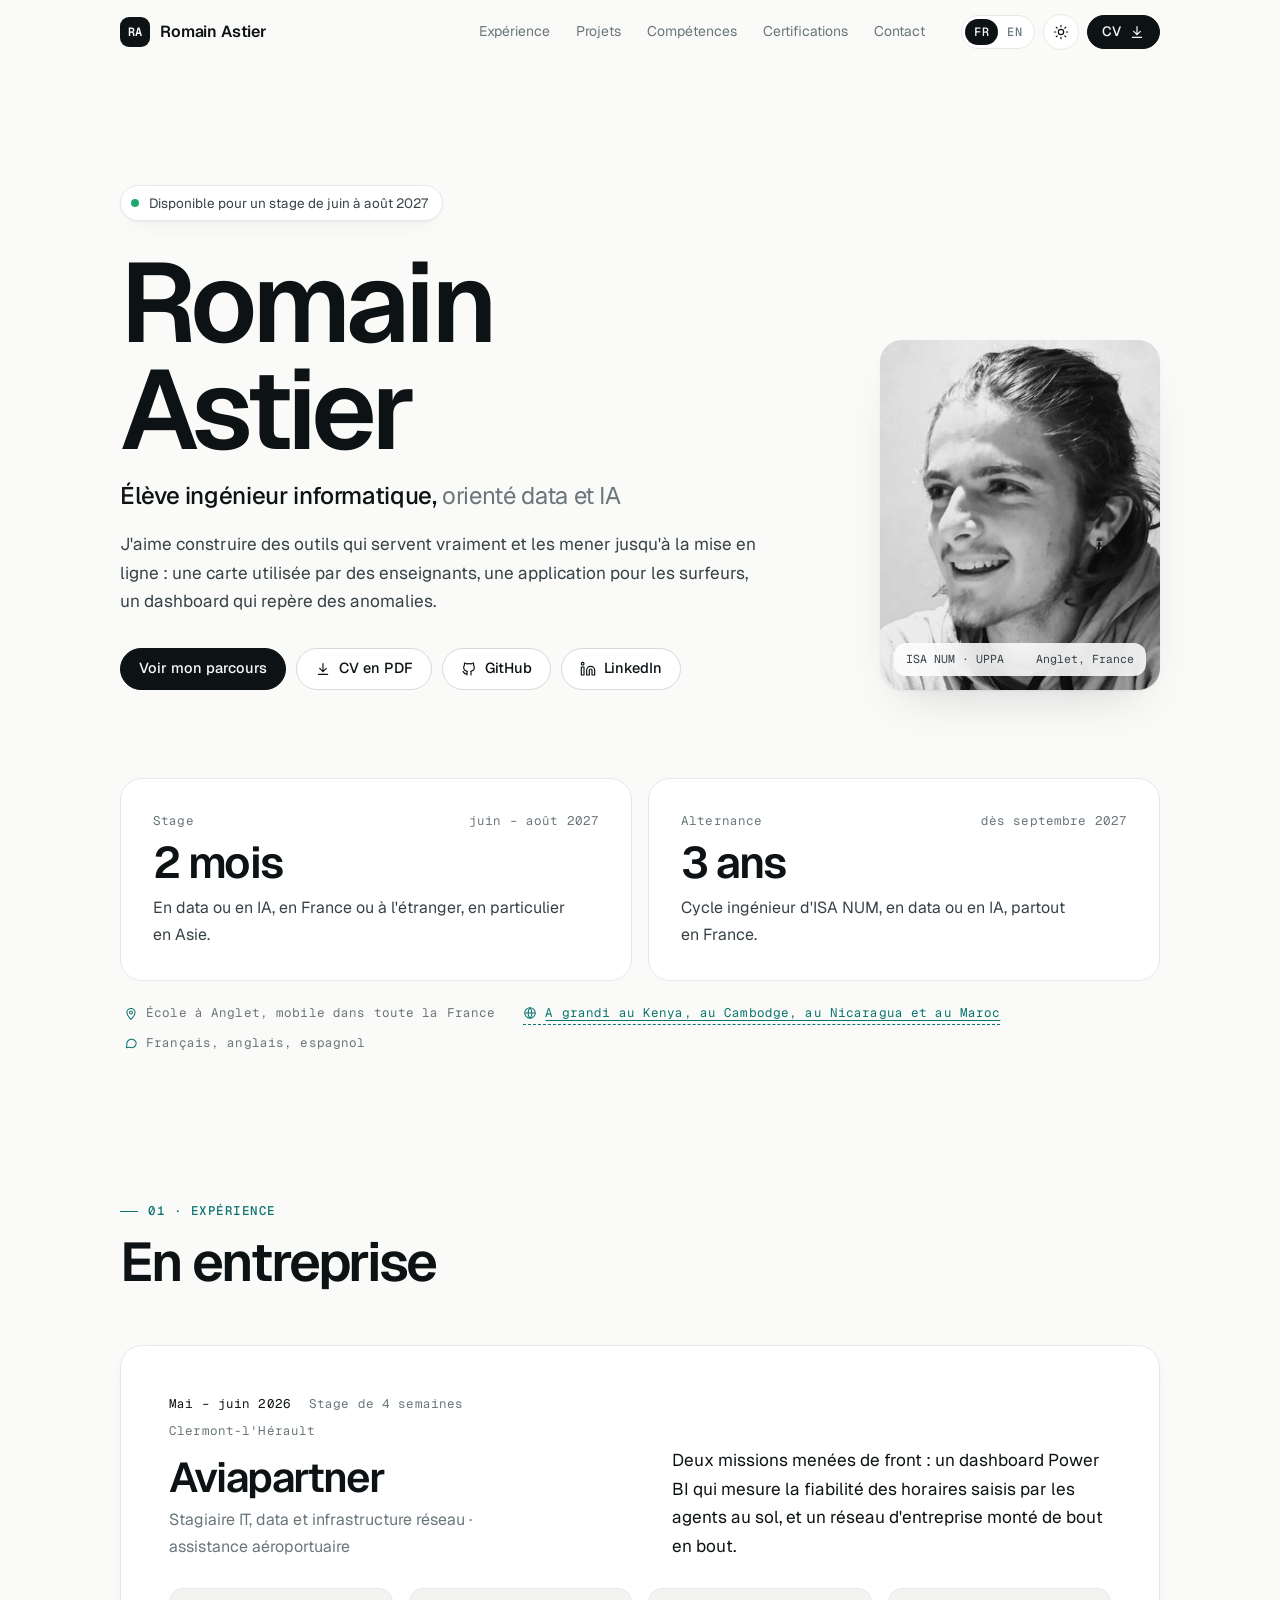
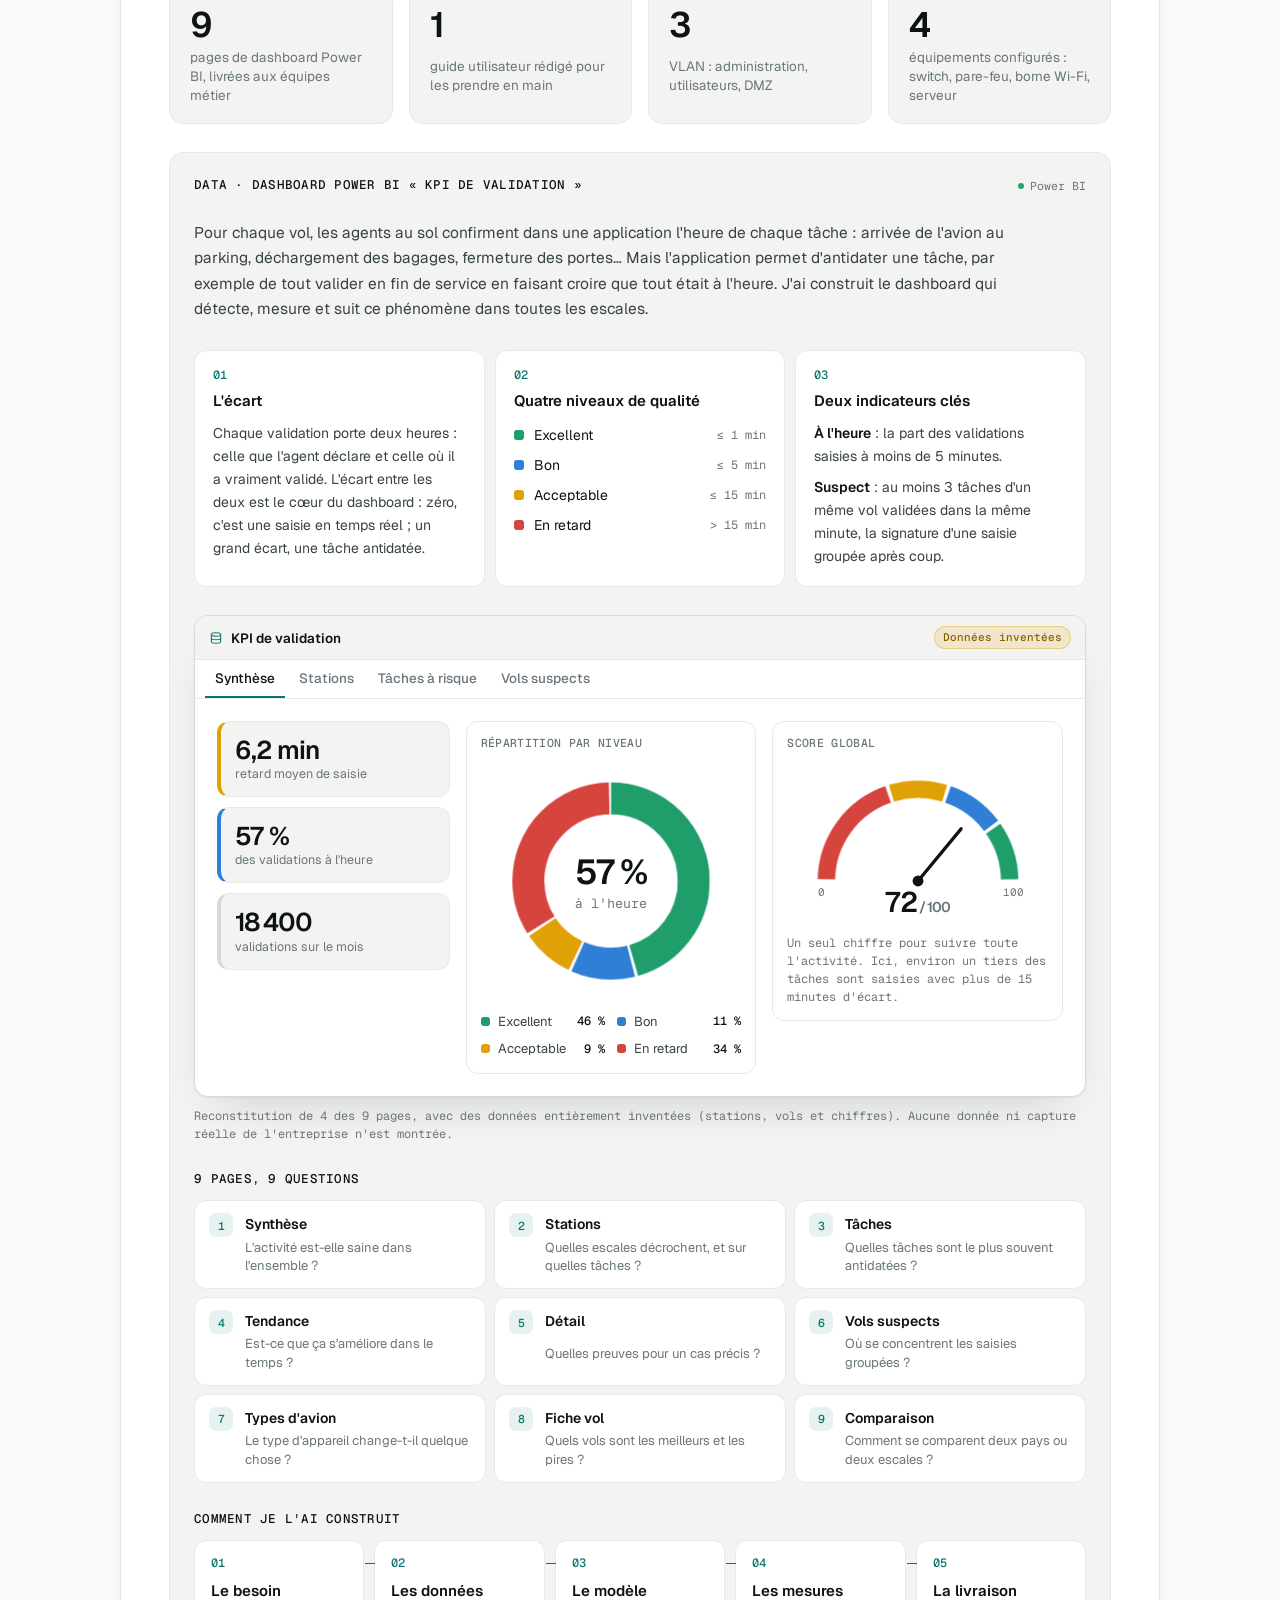
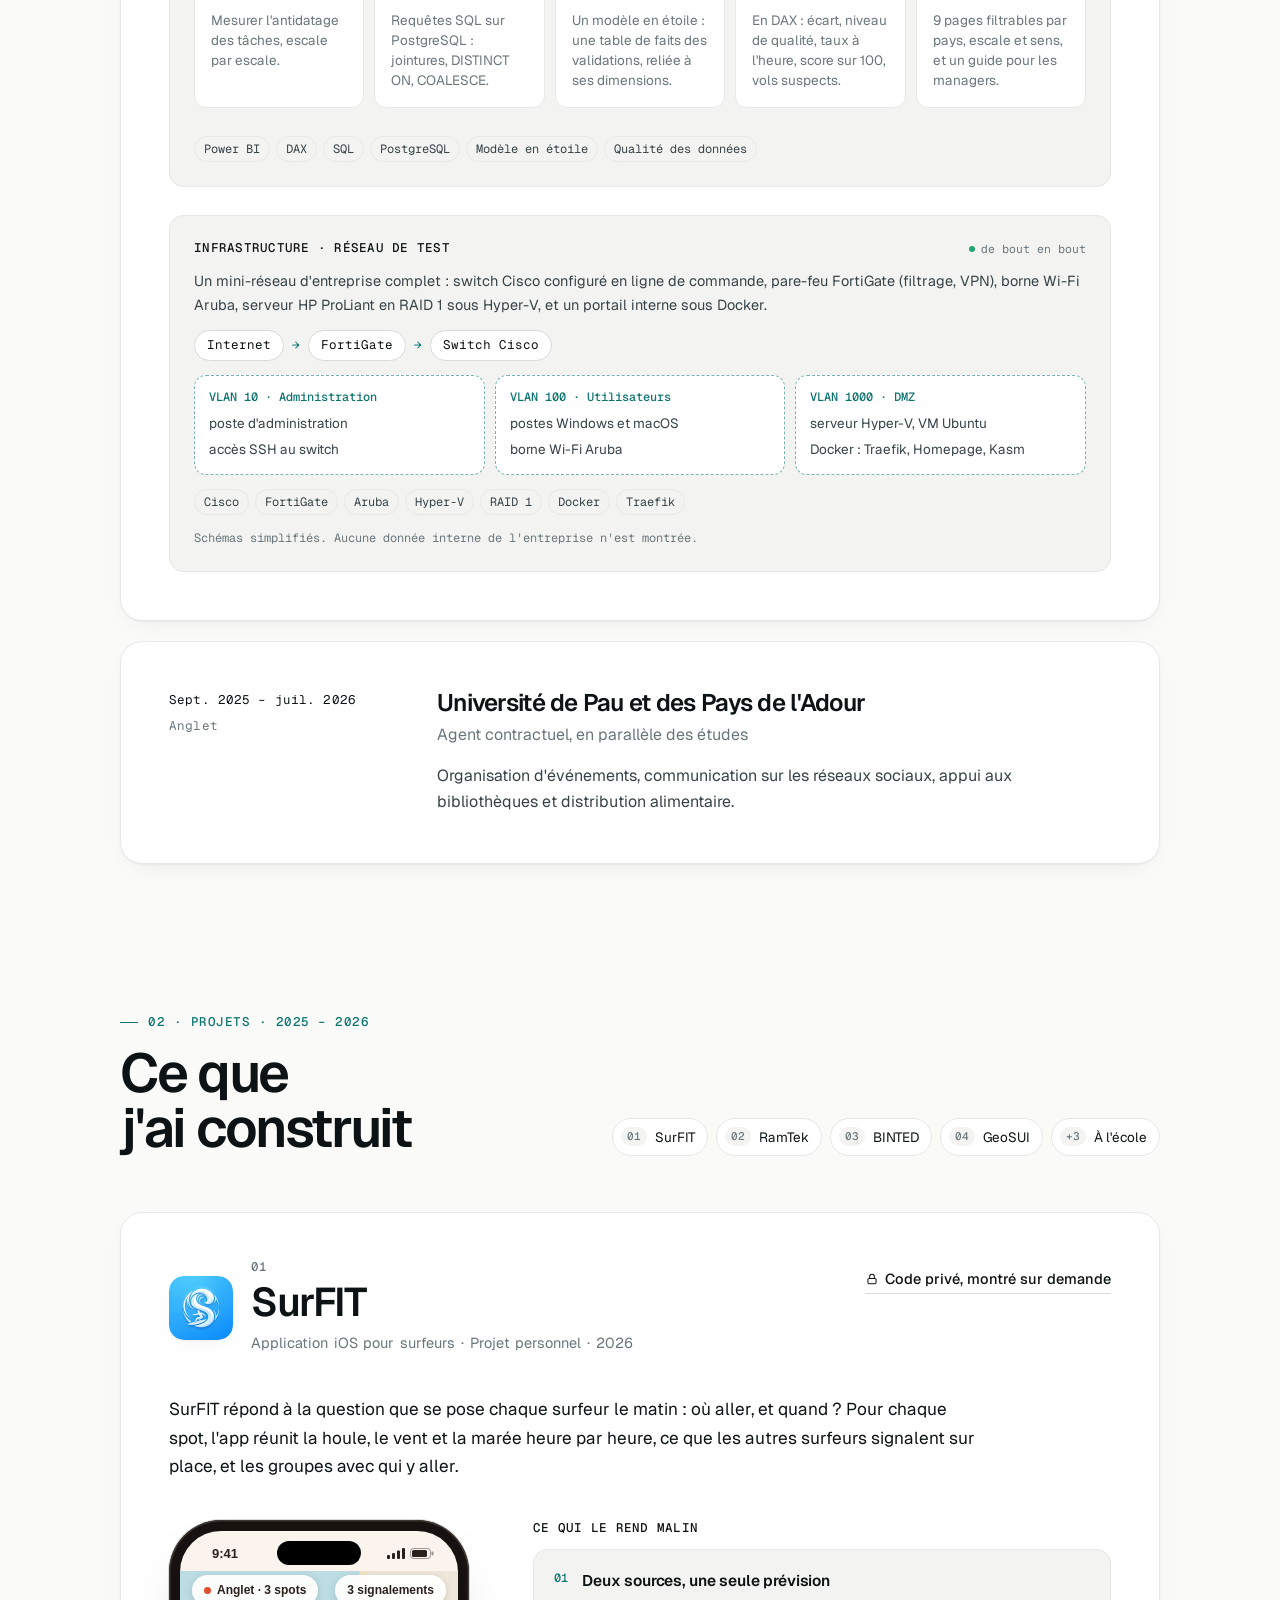
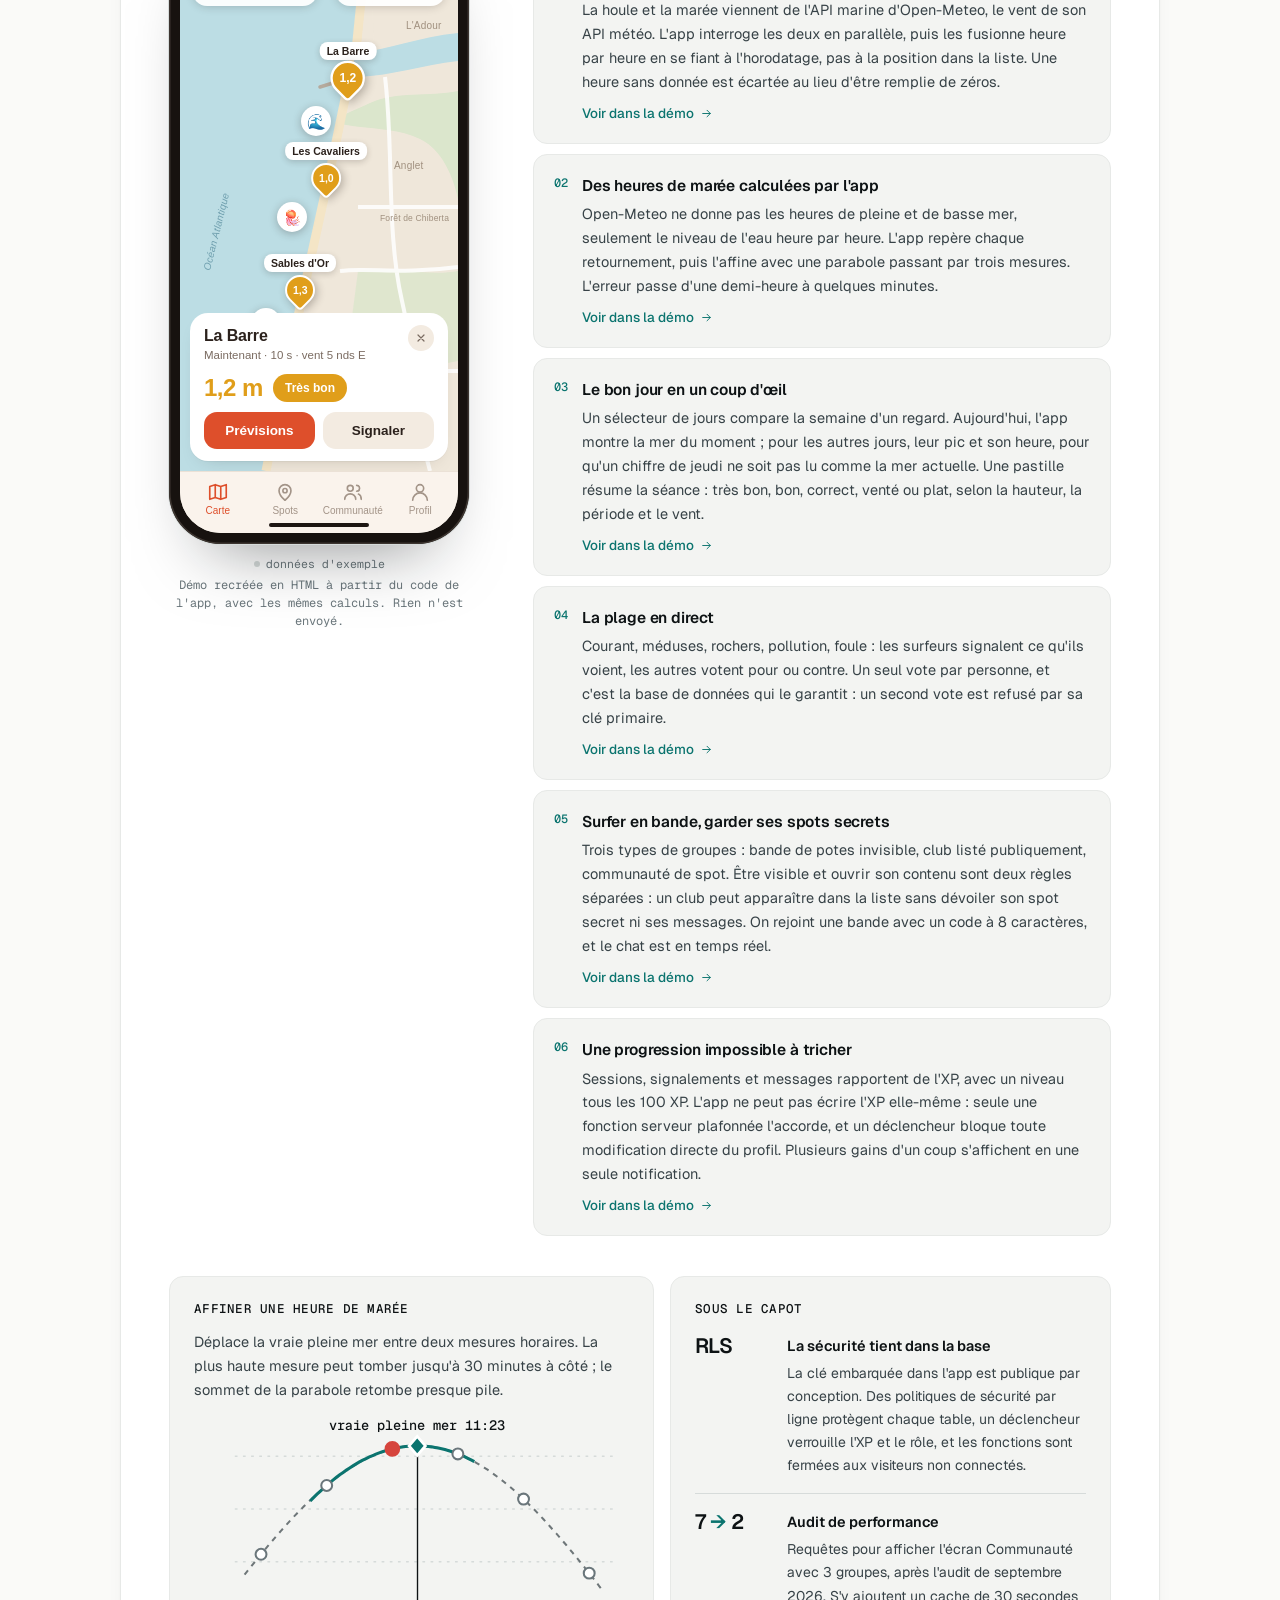
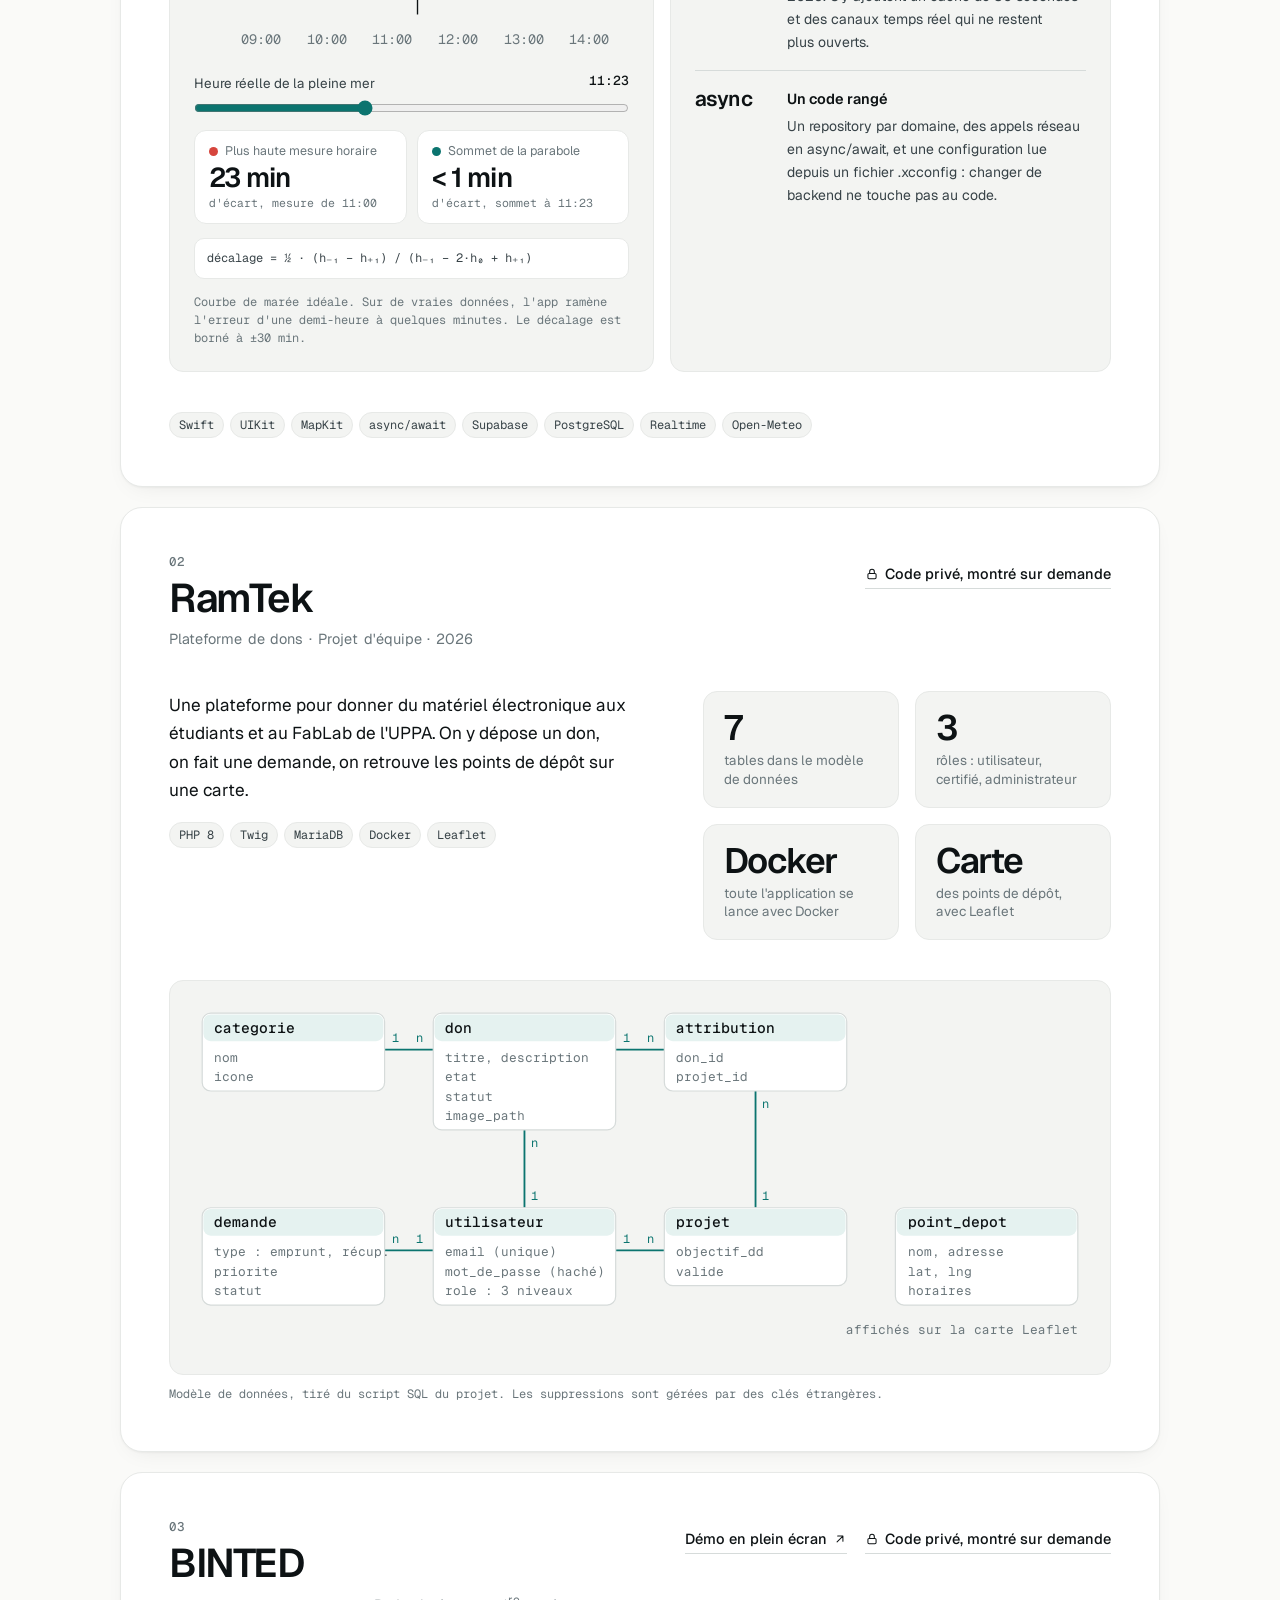
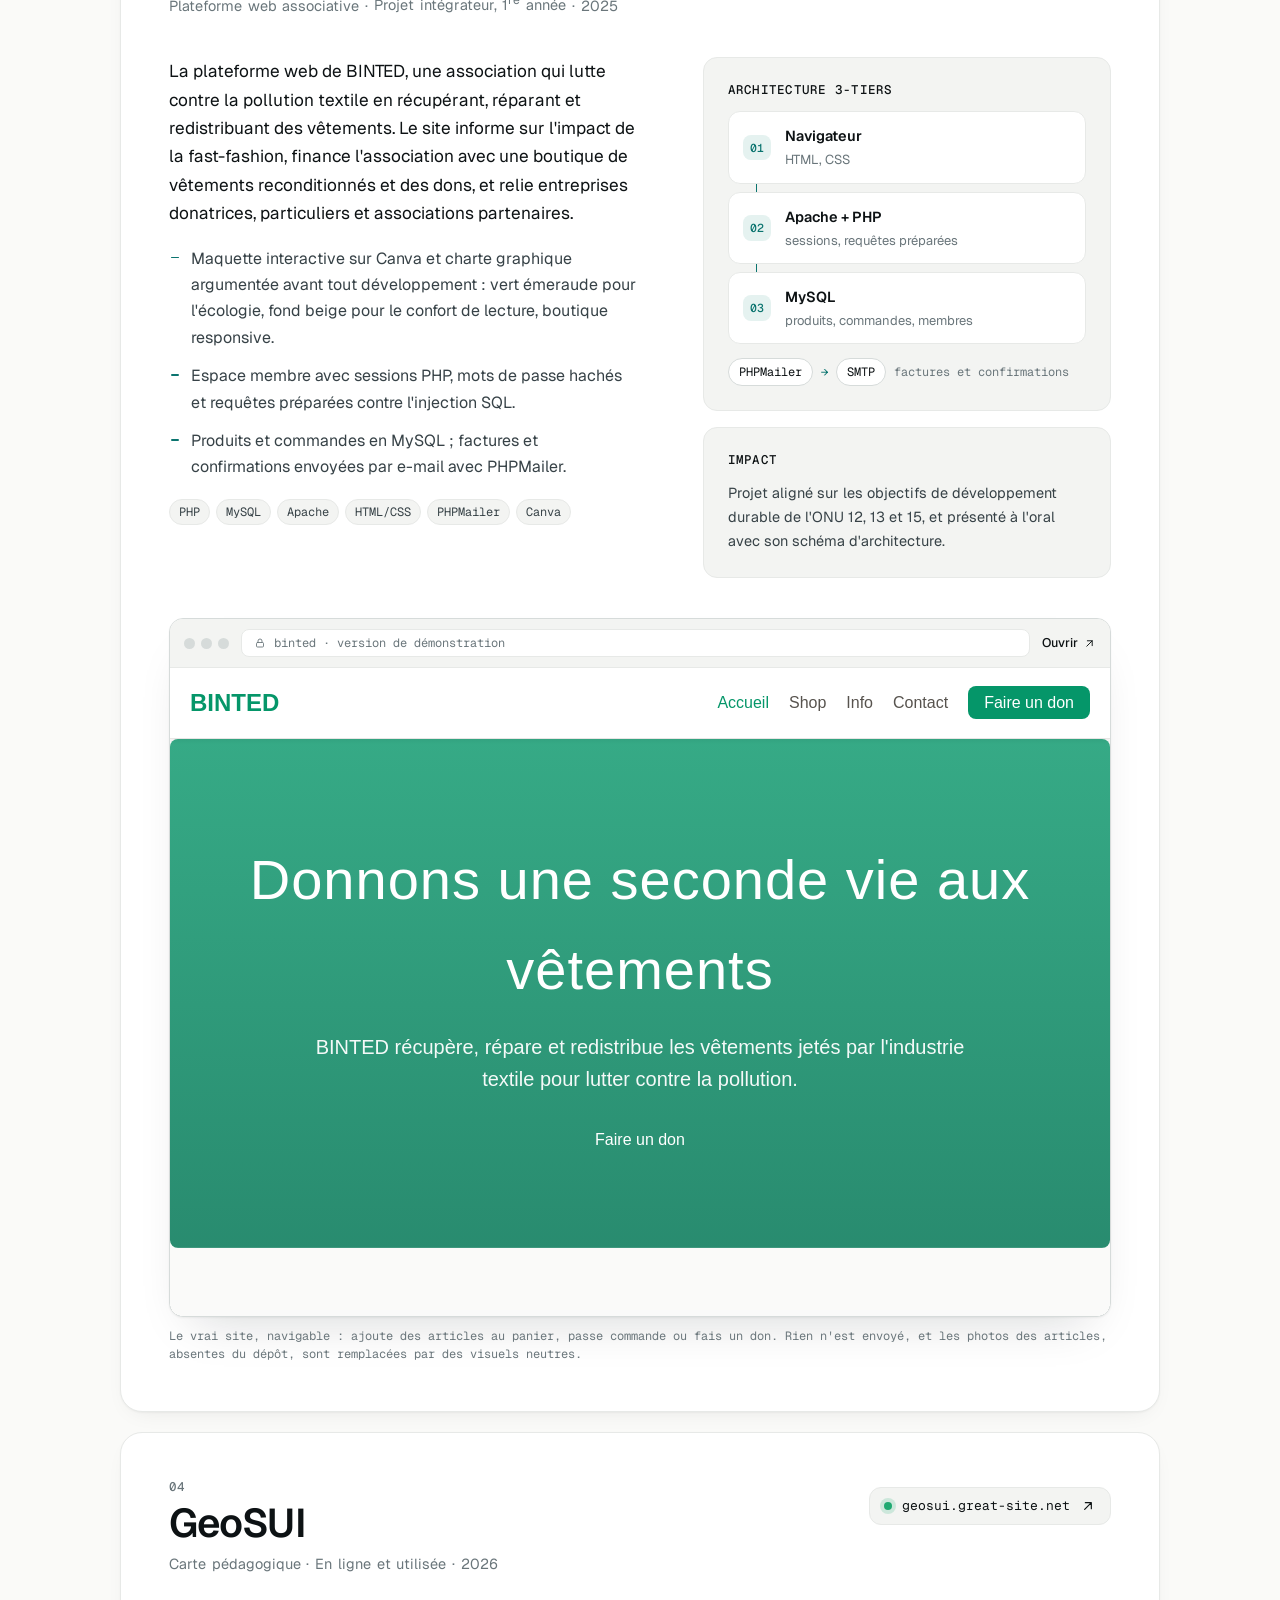
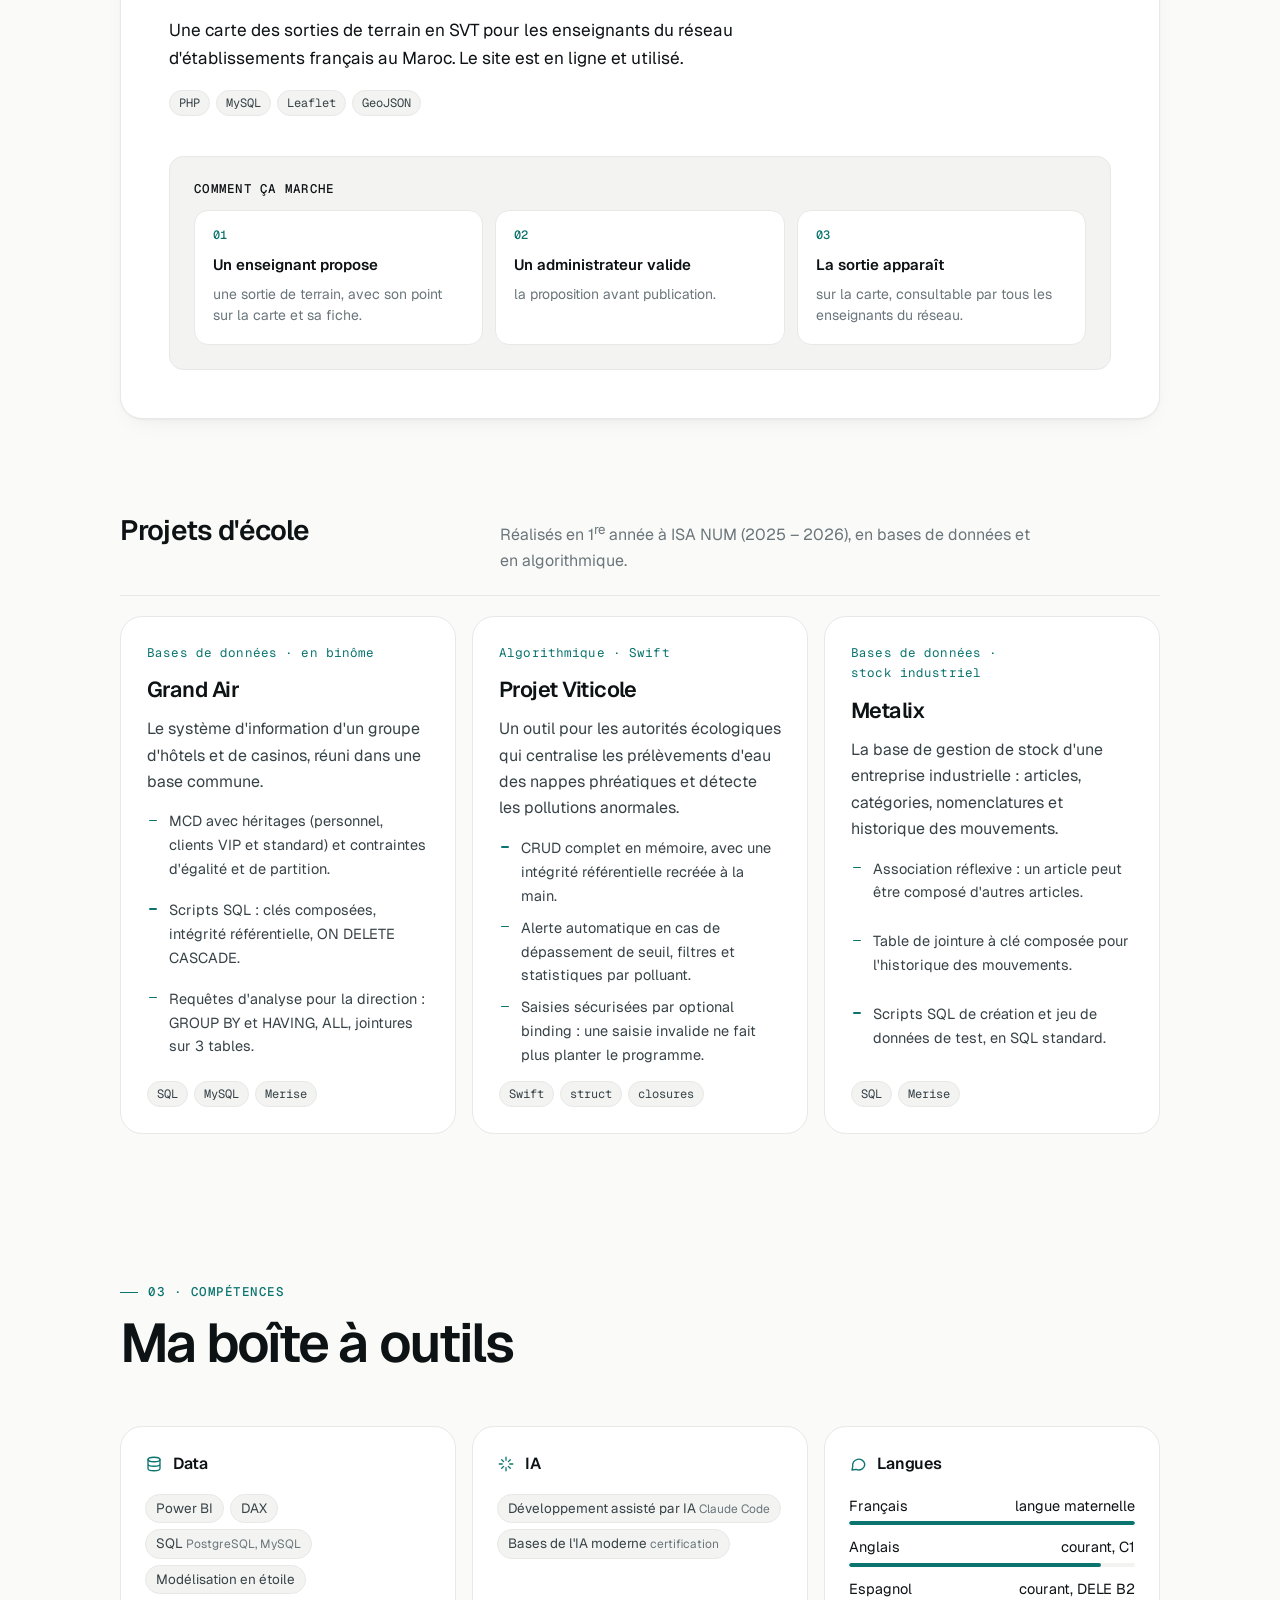
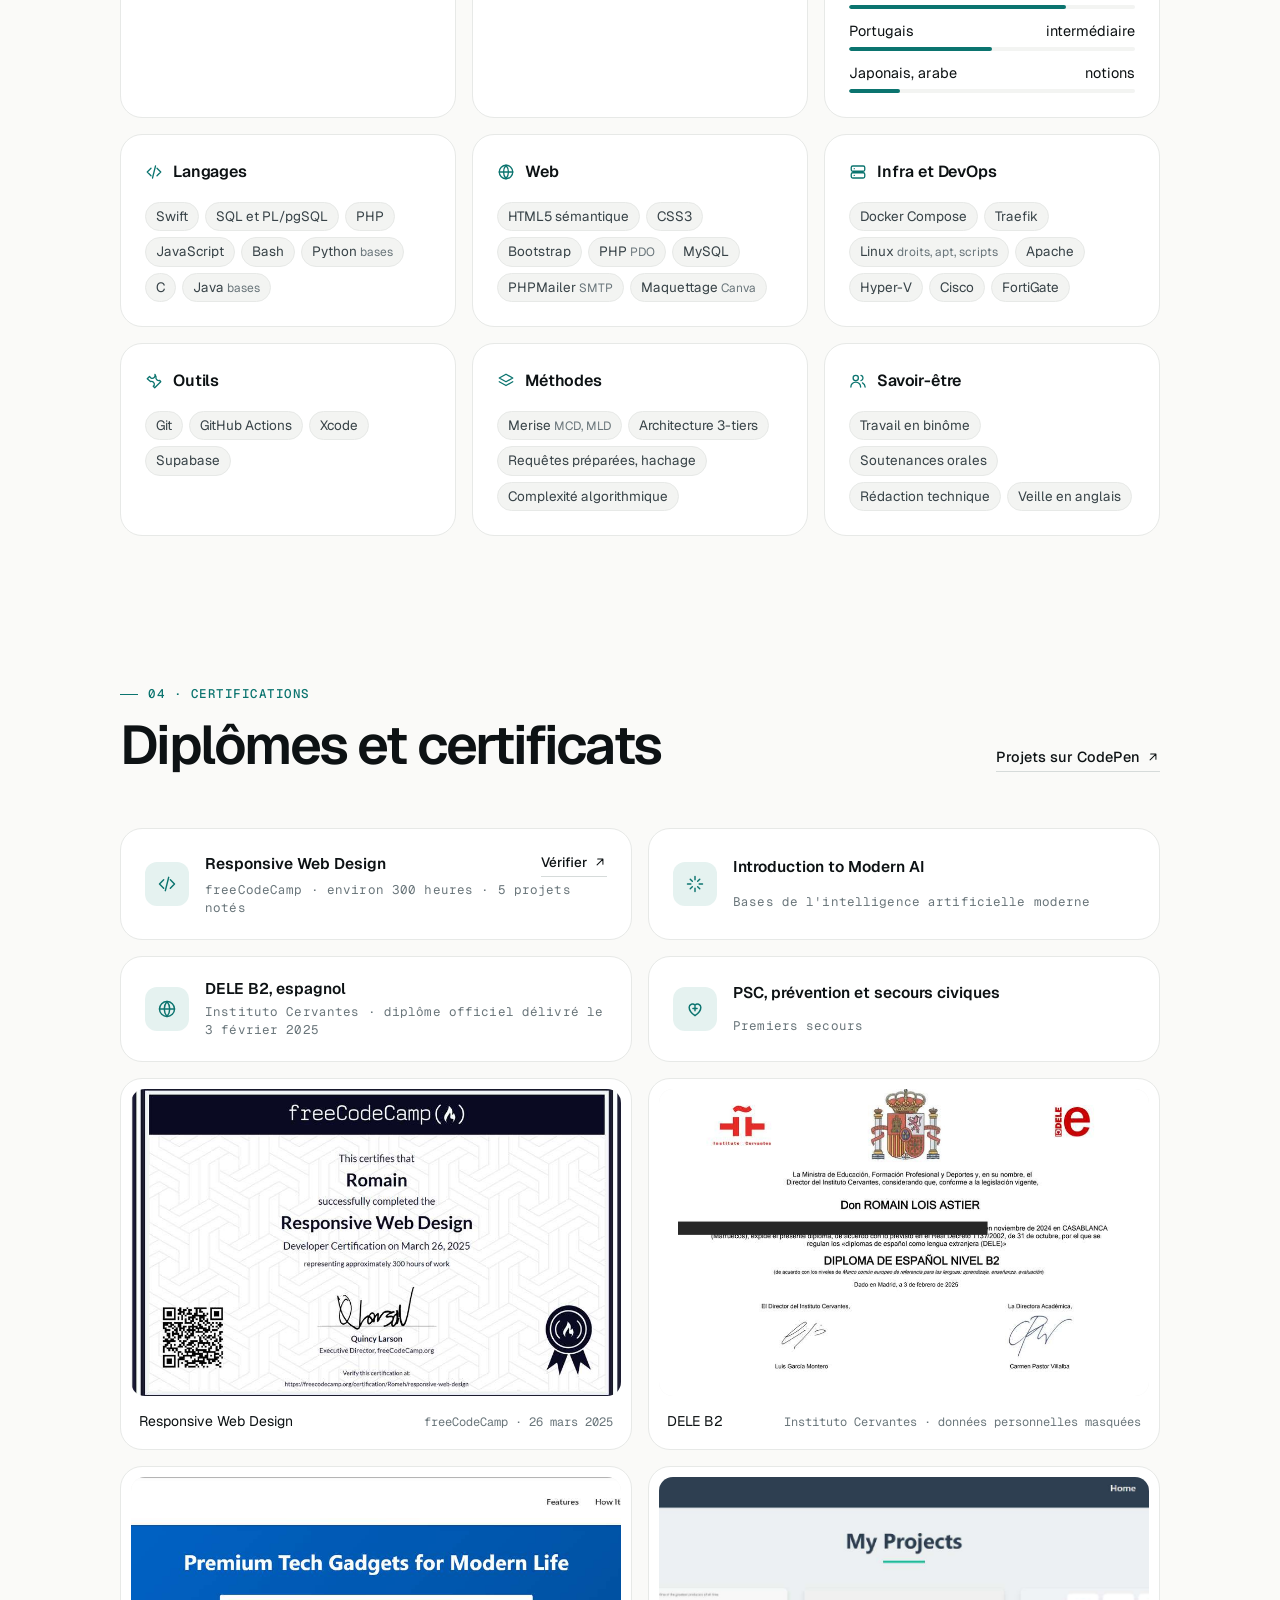
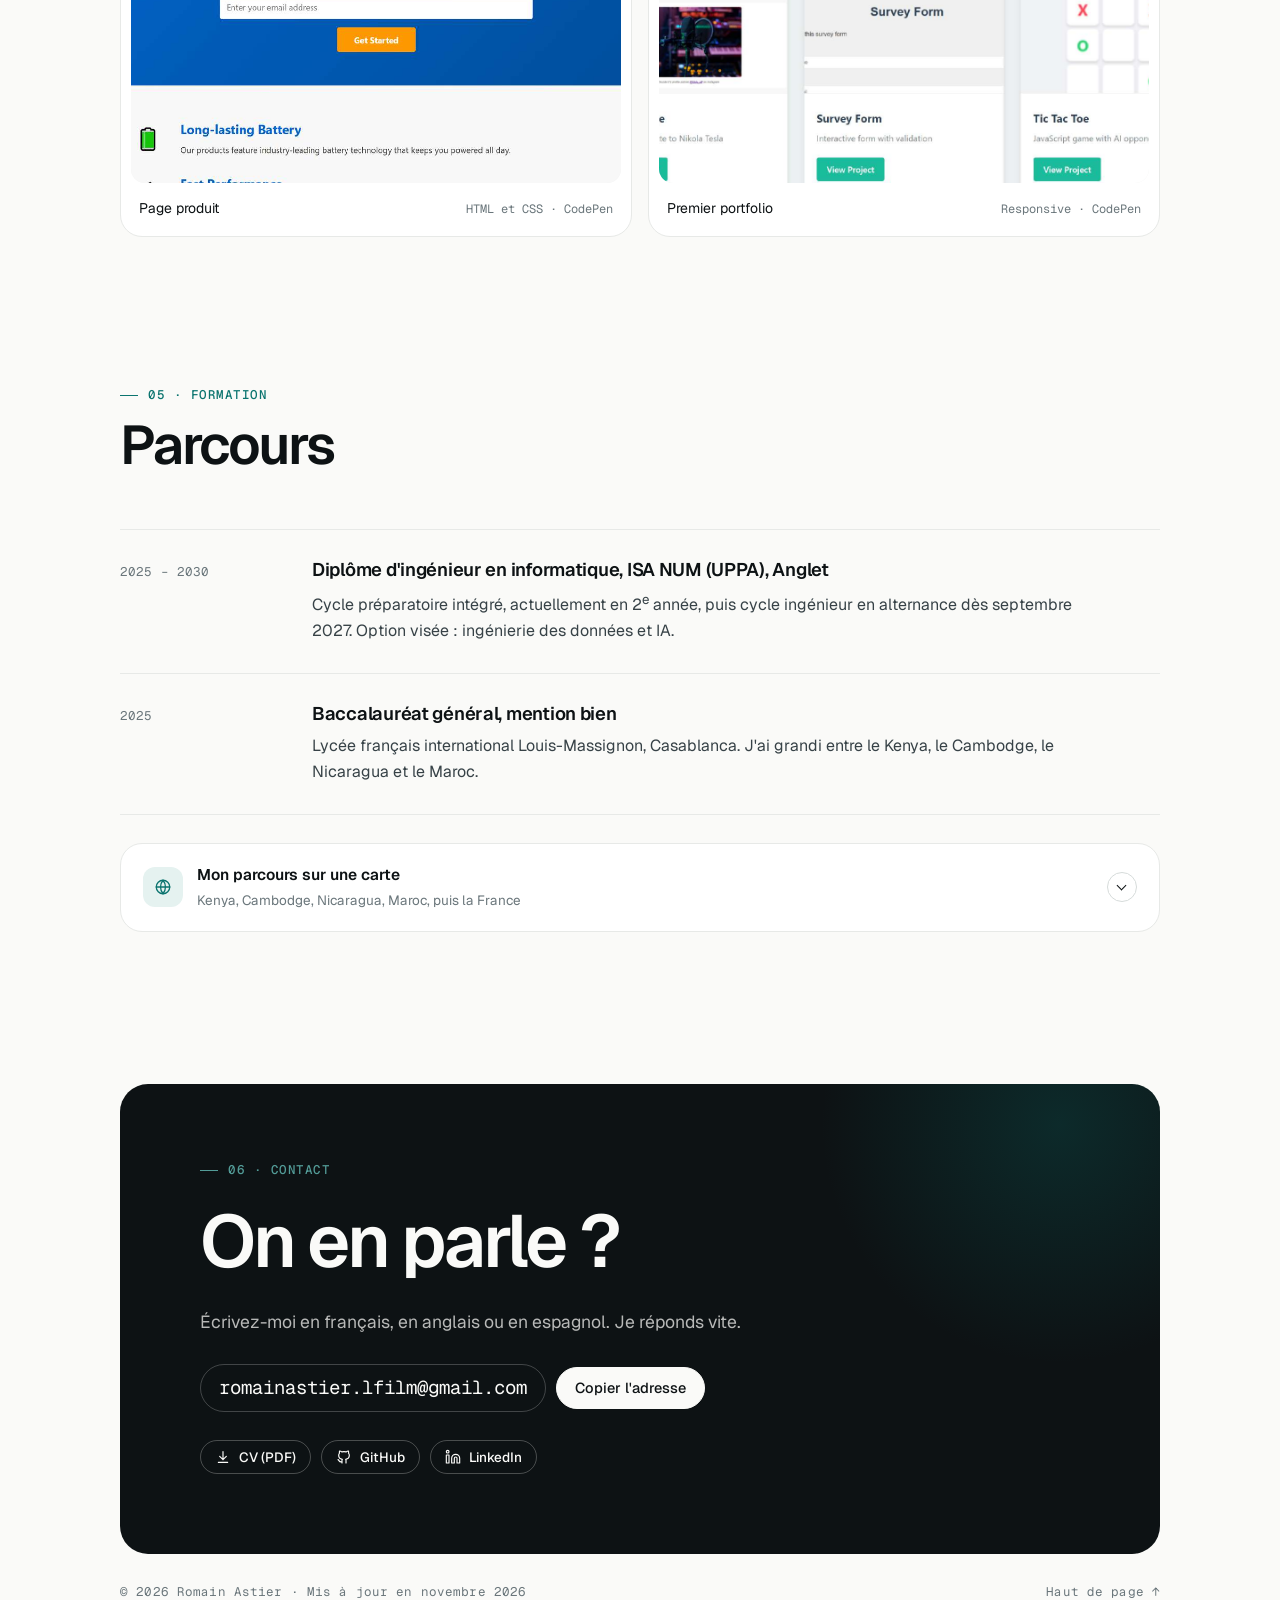
==== commit 32000099: "Retire la mention du logement à Lyon (site et CV)" ====
--- a/index.html
+++ b/index.html
@@ -916,7 +916,7 @@
       <p>Cycle ingénieur d'ISA NUM, en data ou en IA, partout en France.</p>
     </div>
     <p class="facts mono reveal">
-      <span><svg class="ico"><use href="#i-pin"/></svg>École à Anglet, logement à Lyon</span>
+      <span><svg class="ico"><use href="#i-pin"/></svg>École à Anglet, mobile dans toute la France</span>
       <a href="#parcours" class="jr-link" data-open-journey><svg class="ico"><use href="#i-globe"/></svg>A grandi au Kenya, au Cambodge, au Nicaragua et au Maroc</a>
       <span><svg class="ico"><use href="#i-chat"/></svg>Français, anglais, espagnol</span>
     </p>
